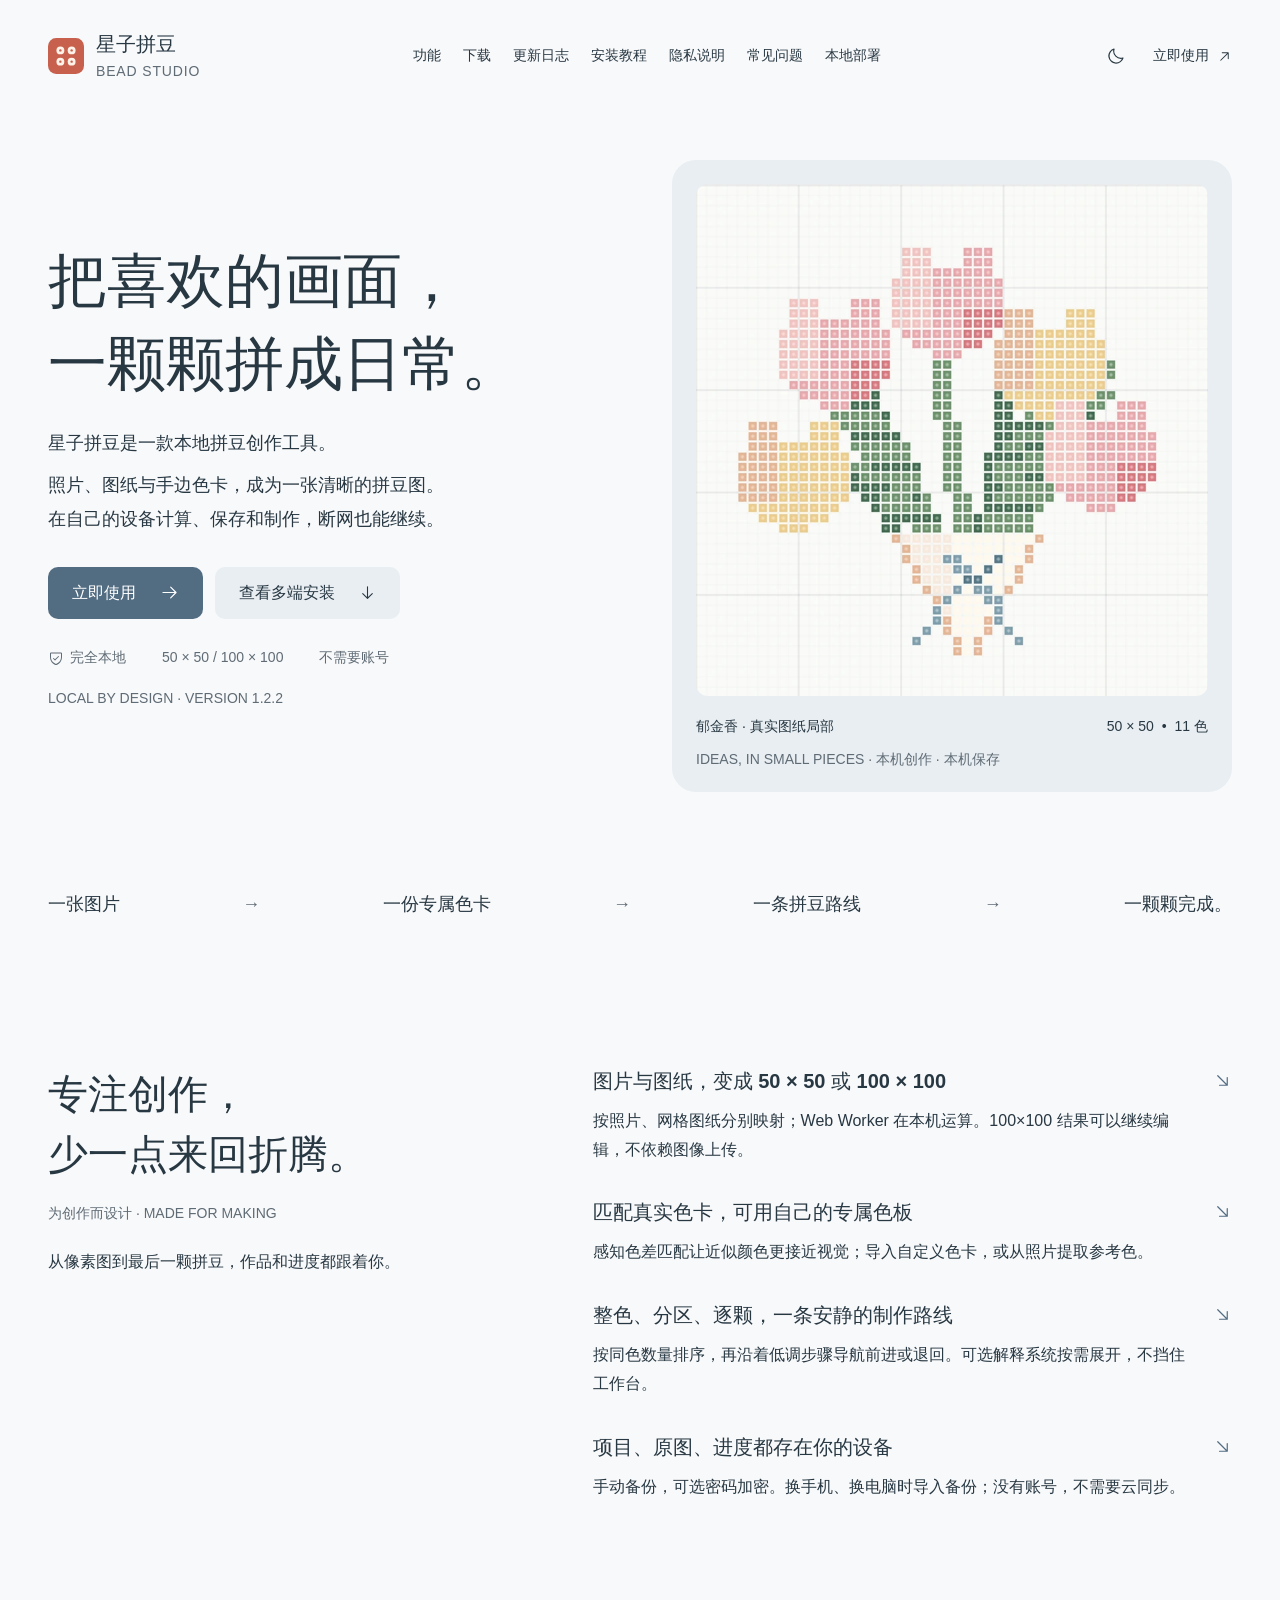
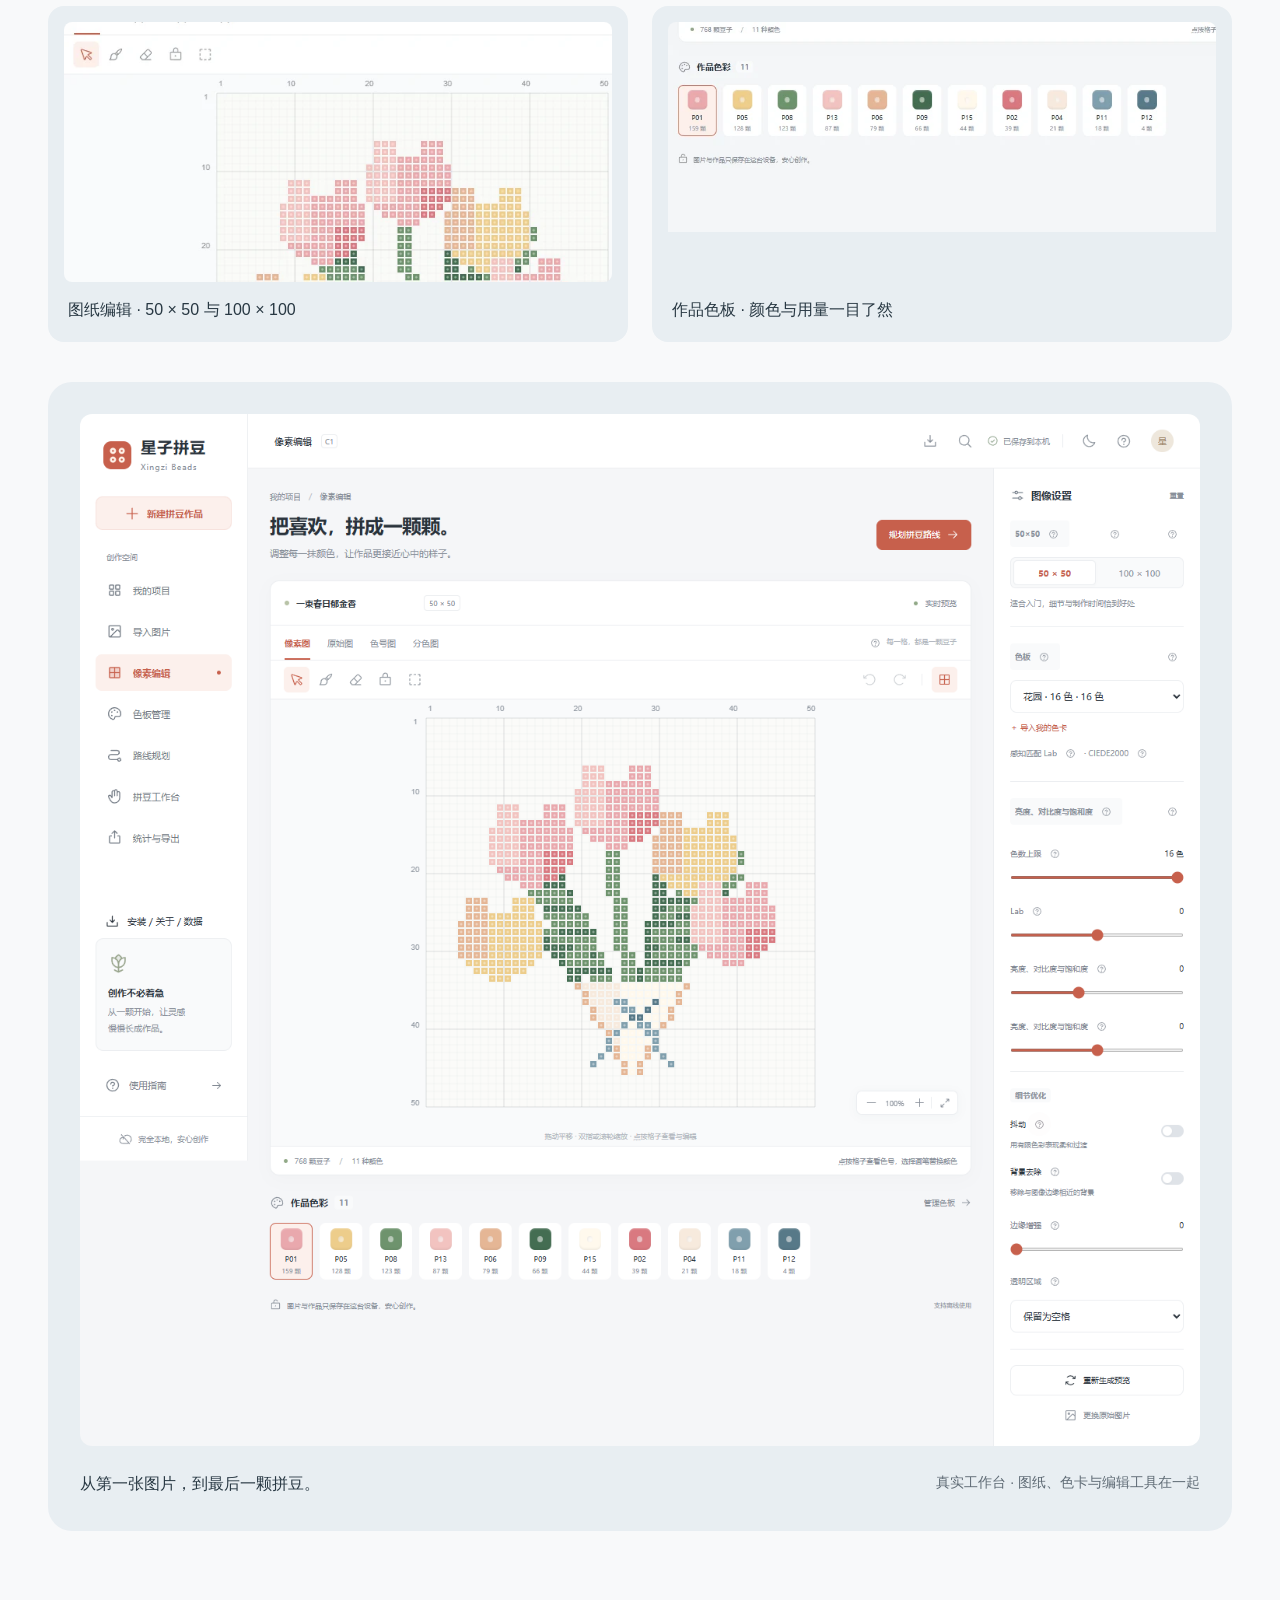
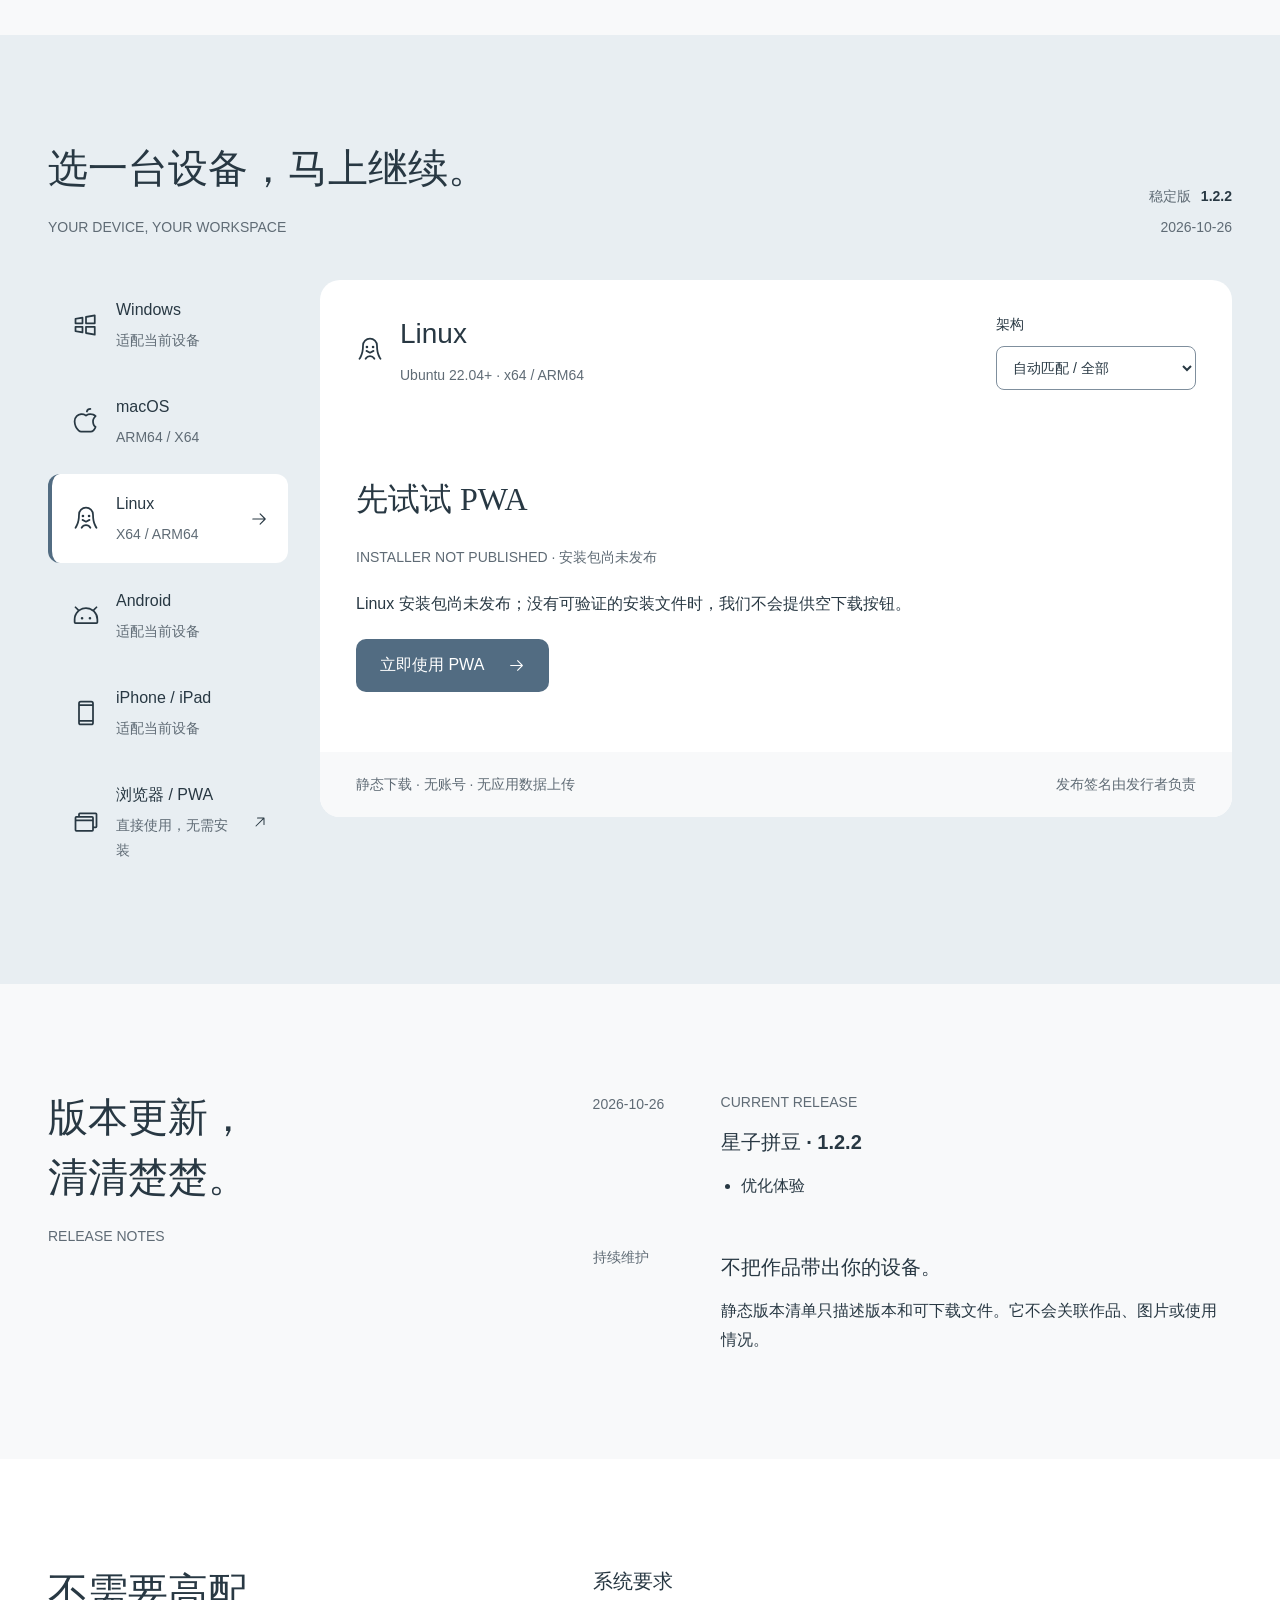
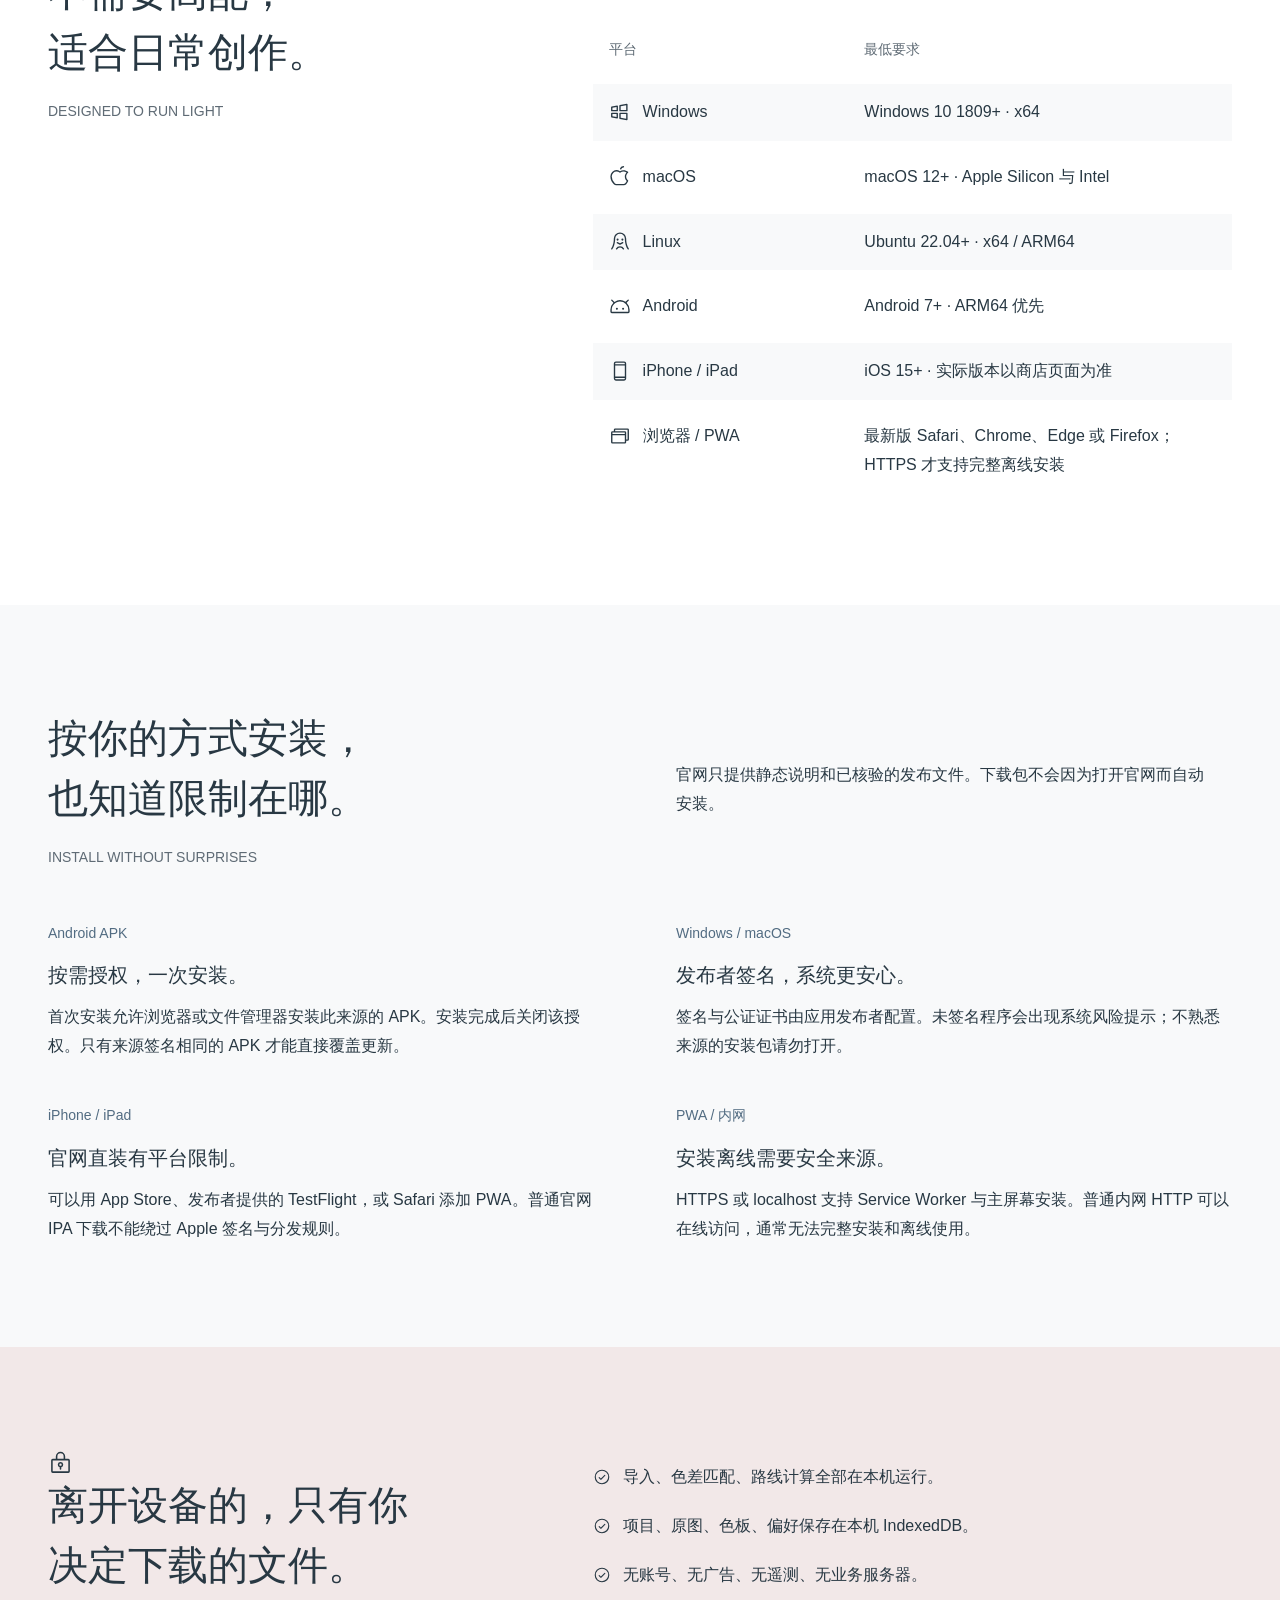
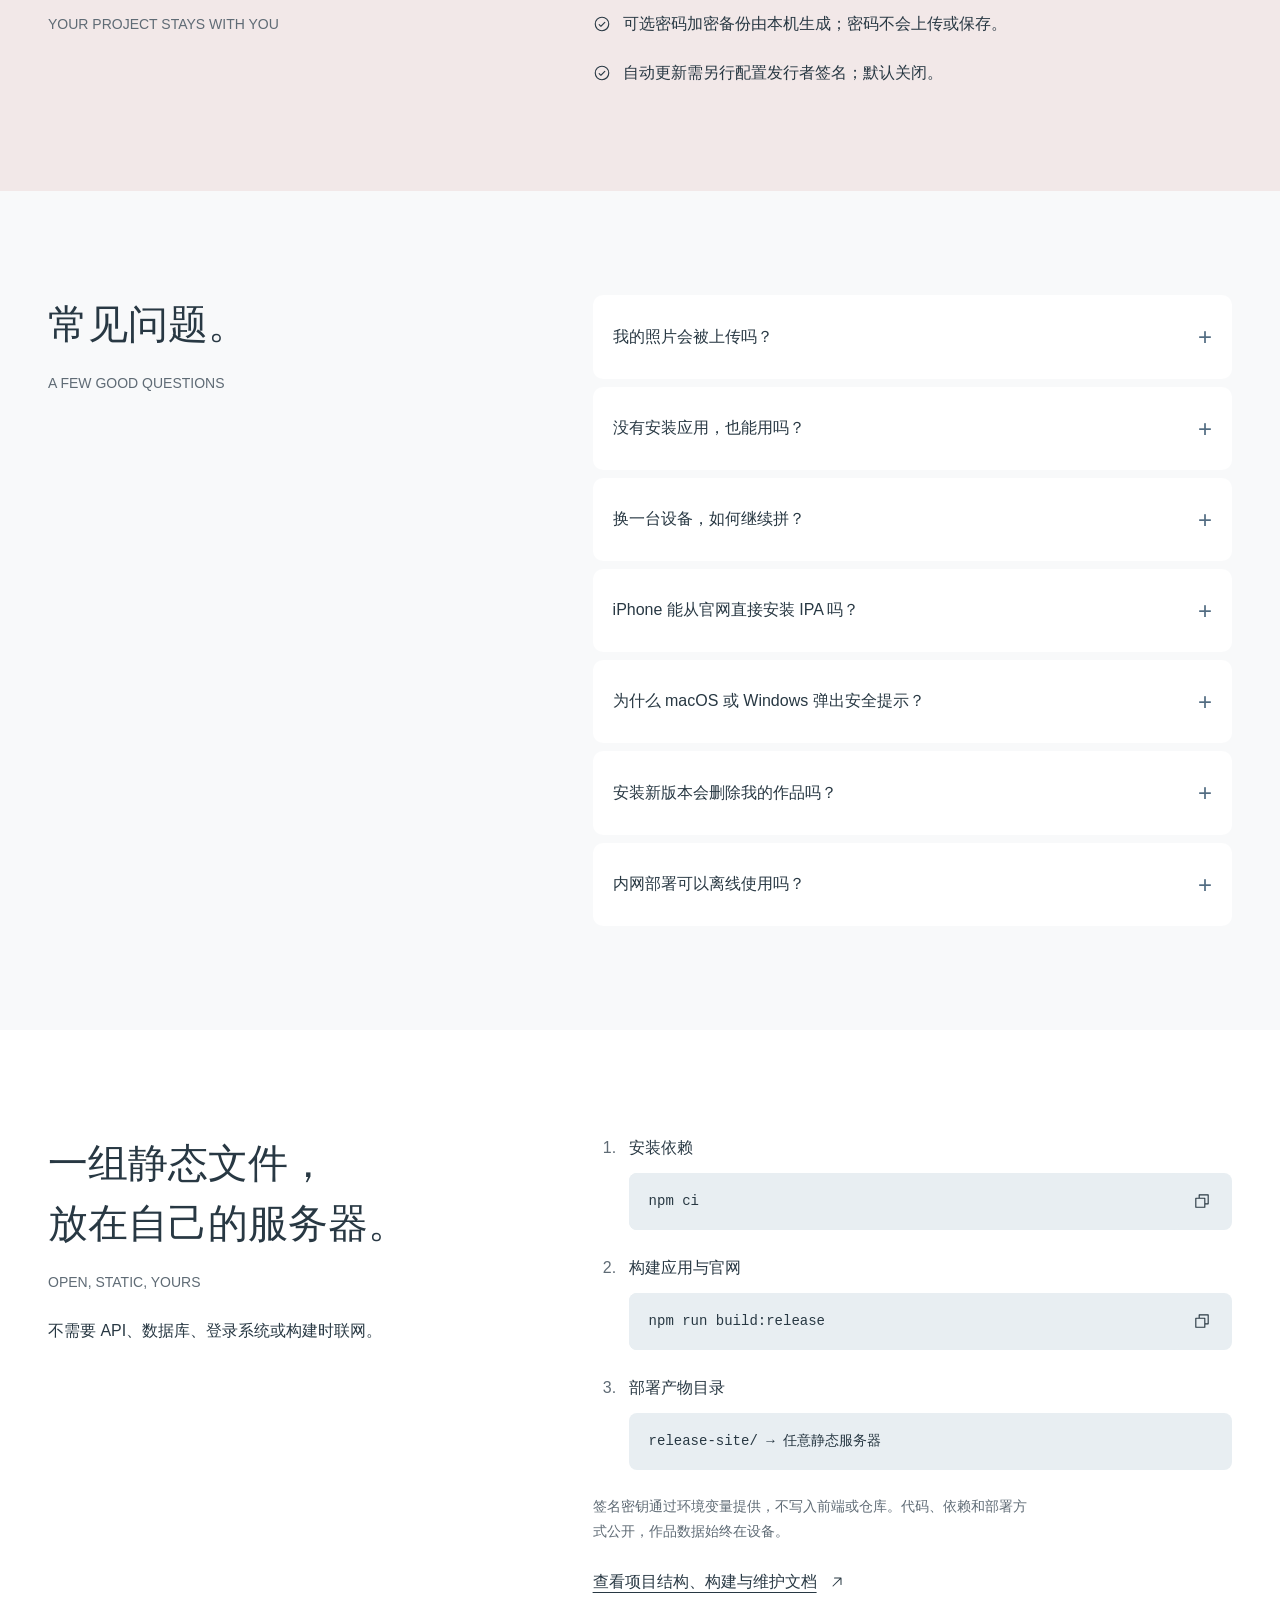
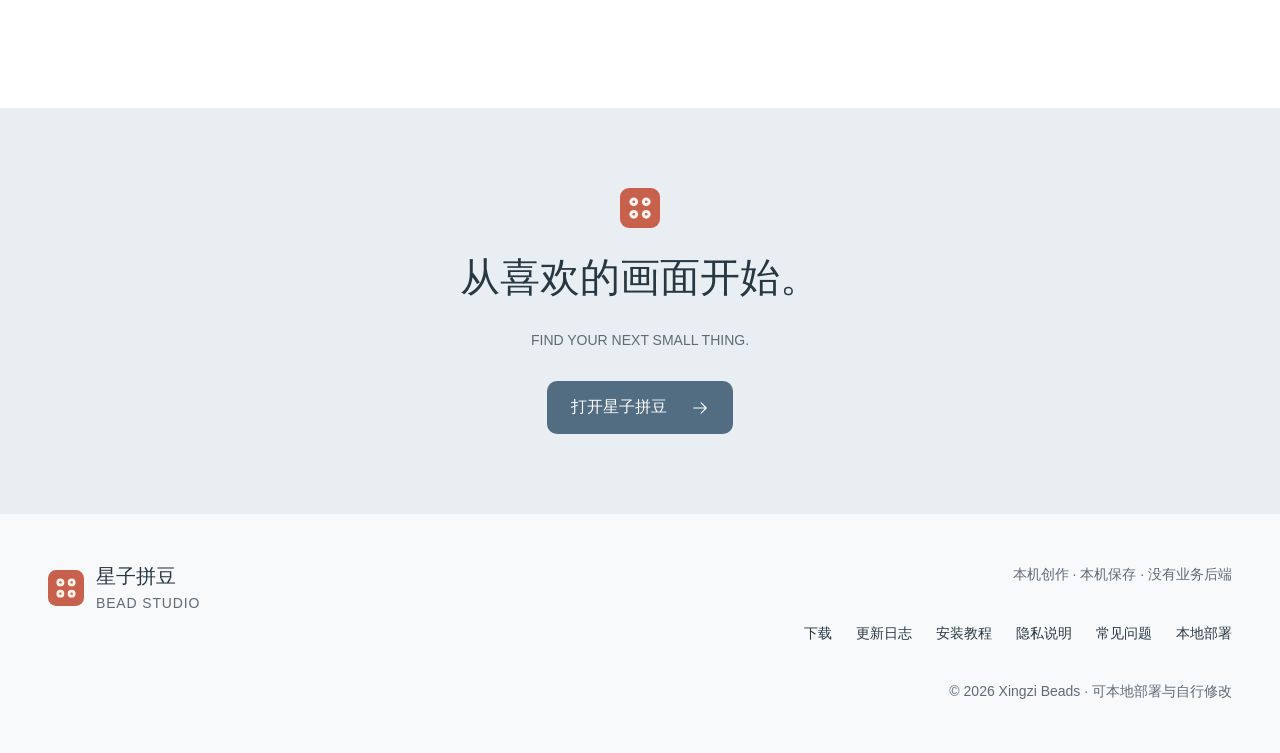
==== index.html @ 3dd1d568 "Publish verified Xingzi Beads distribution" ====
<!doctype html>
<html lang="zh-CN"><head><meta charset="UTF-8"/><meta name="viewport" content="width=device-width, initial-scale=1, viewport-fit=cover"/><meta name="theme-color" content="#f8f9fa"/><meta name="description" content="星子拼豆：把照片和图纸变成 50×50 或 100×100 拼豆作品。完全本地、跨设备使用、离线创作。"/><link rel="icon" href="./icon.svg"/><title>星子拼豆 · 把喜欢的画面，一颗颗拼成日常</title>  <script type="module" crossorigin src="./assets/index-Cca3xbtV.js"></script>
  <link rel="stylesheet" crossorigin href="./assets/index-BVndx7qg.css">
</head>
<body><div id="site"></div></body></html>
---- assets/index-BVndx7qg.css ----
:root{--paper: #f8f9fa;--surface: #fff;--ink: #283843;--muted: #5f6b75;--accent: #526c82;--accent-hover: #405a70;--on-accent: #fff;--tint: #e8eef2;--soft: #f2e8e8;--control-line: #7f8f9d;--focus: #405a70;--success: #3f6b59;--display: "Noto Serif SC", "Source Han Serif SC", "Songti SC", "STSong", "SimSun", serif;--body: "Noto Sans SC", "Source Han Sans SC", "PingFang SC", "Microsoft YaHei", sans-serif;--gutter: max(48px, calc((100% - 1200px)/2) );--ease: cubic-bezier(.2, .7, .2, 1);color-scheme:light;font-family:var(--body);color:var(--ink);background:var(--paper);font-size:16px;line-height:1.8;font-synthesis:none}[data-site-theme=dark]{--paper: #202b34;--surface: #293842;--ink: #f2f5f7;--muted: #bac7d1;--accent: #bed1df;--accent-hover: #d4e1e9;--on-accent: #202b34;--tint: #30414d;--soft: #463941;--control-line: #8da3b3;--focus: #bed1df;--success: #add5bf;color-scheme:dark}*{box-sizing:border-box}html{scroll-behavior:smooth;scroll-padding-top:24px}body{margin:0}button,a,select{-webkit-tap-highlight-color:transparent;touch-action:manipulation}button,select{font:inherit;color:inherit}button{border:0;cursor:pointer}a{color:inherit;text-decoration:none;text-underline-offset:5px}img{display:block;max-width:100%;height:auto}svg{flex-shrink:0}figure,h1,h2,h3,p{margin:0}h1,h2{font-family:var(--display);font-weight:500;text-wrap:balance}h3{font-size:20px;line-height:1.6;font-weight:600;text-wrap:pretty}p{text-wrap:pretty}:focus-visible{outline:3px solid var(--focus);outline-offset:5px}#main-content:focus-visible{outline:3px solid var(--focus);outline-offset:-3px}::selection{background:var(--tint);color:var(--ink)}.sr-only{position:absolute;width:1px;height:1px;padding:0;overflow:hidden;clip-path:inset(50%);white-space:nowrap}.skip-link{position:absolute;left:24px;top:-120px;z-index:100;padding:12px 20px;background:var(--surface)}.skip-link:focus{top:16px}.site-shell{width:100%}.site-nav{min-height:112px;padding:24px var(--gutter);display:flex;align-items:center;justify-content:space-between;gap:28px;position:relative;z-index:10}.site-brand{display:inline-flex;gap:12px;align-items:center;flex-shrink:0}.site-brand img{width:36px;height:36px}.site-brand>span{font-size:20px;line-height:1.4;font-weight:600}.site-brand small{display:block;margin-top:4px;color:var(--muted);font-size:14px;font-weight:400;letter-spacing:.06em}.site-nav nav{display:flex;align-items:center;gap:22px}.site-nav nav a,.site-footer nav a{display:inline-flex;align-items:center;min-height:44px;font-size:14px}.site-nav nav a:hover,.site-footer nav a:hover{color:var(--accent);text-decoration:underline}.nav-actions{display:flex;align-items:center;gap:16px}.theme-button,.menu-button{display:grid;place-items:center;width:44px;height:44px;background:transparent;border-radius:10px}.theme-button:hover,.menu-button:hover{background:var(--tint)}.nav-open{display:flex;gap:8px;align-items:center;min-height:44px;white-space:nowrap;font-size:14px}.nav-open:hover{text-decoration:underline}.menu-button{display:none}.hero{display:grid;grid-template-columns:1fr 1fr;align-items:center;gap:64px;padding:48px var(--gutter) 64px}.hero h1{font-size:clamp(54px,4.6vw,66px);line-height:1.4;letter-spacing:0;white-space:nowrap}.hero-copy>p{font-size:18px;line-height:1.9;margin-top:20px}.hero-copy .product-intro{margin-top:20px;font-size:18px;font-weight:600}.hero-copy .product-intro+p{margin-top:8px}.hero-actions{display:flex;flex-wrap:wrap;gap:12px;margin-top:30px}.button-primary,.button-secondary,.button-light{display:inline-flex;justify-content:center;align-items:center;gap:24px;padding:12px 24px;min-height:52px;border-radius:10px;font-size:16px;font-weight:500;transition:background .18s var(--ease),transform .18s var(--ease)}.button-primary,.download-button{background:var(--accent);color:var(--on-accent)}.button-primary:hover,.download-button:hover{background:var(--accent-hover)}.button-secondary{background:var(--tint)}.button-secondary:hover{background:var(--surface)}.button-primary:active,.button-secondary:active,.button-light:active,.download-button:active{transform:translateY(1px)}.hero-facts{display:flex;align-items:center;flex-wrap:wrap;gap:8px 18px;margin-top:26px;color:var(--muted);font-size:14px}.hero-facts>span{display:inline-flex;align-items:center;gap:6px}.hero-copy .edition{font-size:14px;color:var(--muted);margin-top:14px}.hero-visual{padding:24px 24px 20px;background:var(--tint);border-radius:24px;min-width:0}.hero-visual>img{width:100%;aspect-ratio:1;object-fit:cover;border-radius:12px}.hero-visual figcaption{display:flex;justify-content:space-between;gap:12px;padding-top:18px;font-size:14px}.hero-visual figcaption b{font-weight:400;margin-inline:4px}.visual-side-note{margin-top:8px;color:var(--muted);font-size:14px}.capability-band{display:flex;align-items:center;justify-content:space-between;gap:20px;padding:32px var(--gutter) 40px;font-size:18px}.capability-band i{font-style:normal;color:var(--muted)}.capability-band strong{font-weight:500}.section{padding:104px var(--gutter)}.section h2{font-size:40px;line-height:1.5}.section-title>p:not(.section-caption),.deploy-section>div>p{margin-top:22px;max-width:31em}.section .section-caption{color:var(--muted);font-size:14px;margin-top:16px}.features{display:grid;grid-template-columns:.85fr 1.15fr;gap:72px;align-items:start}.feature-list{display:grid;gap:32px}.feature-list article{display:flex;gap:20px;align-items:start}.feature-list article>div{flex:1}.feature-list article>svg{margin-top:6px;color:var(--accent)}.feature-list p{margin-top:10px;font-size:16px}.studio-details{display:grid;grid-template-columns:1fr 1fr;gap:24px;margin:0 var(--gutter) 40px}.studio-details figure{min-width:0;background:var(--tint);border-radius:16px;padding:16px}.studio-details img{width:100%;height:260px;object-fit:cover;object-position:top center;border-radius:8px}.studio-details figure:nth-child(2) img{object-fit:contain}.studio-details figcaption{padding:14px 4px 2px}.studio-overview{margin:0 var(--gutter) 104px;background:var(--tint);padding:32px;border-radius:24px}.studio-overview>img{width:100%;aspect-ratio:1440 / 1327;border-radius:12px}.studio-overview figcaption{display:flex;justify-content:space-between;flex-wrap:wrap;gap:8px 24px;padding-top:24px}.studio-overview figcaption>span:last-child{font-size:14px;color:var(--muted)}.download-section{background:var(--tint)}.download-heading{display:flex;justify-content:space-between;align-items:end;gap:32px;margin-bottom:40px}.release-badge{display:flex;flex-wrap:wrap;align-items:center;justify-content:end;gap:6px 10px;font-size:14px;color:var(--muted);font-variant-numeric:tabular-nums}.release-badge strong{color:var(--ink);font-weight:600}.release-badge>span{flex-basis:100%;text-align:right}.download-layout{display:grid;grid-template-columns:240px 1fr;gap:32px;align-items:start}.platform-list{display:grid;gap:8px}.platform-list>button,.pwa-option{padding:16px 20px;min-height:80px;border-radius:12px;display:flex;gap:16px;align-items:center;text-align:left;background:transparent;border-left:4px solid transparent}.platform-list>button:hover,.pwa-option:hover{background:var(--paper)}.platform-list>button.selected{background:var(--surface);border-left:4px solid var(--accent)}.platform-list>button>span,.pwa-option>span{flex:1;font-size:16px}.platform-list small{display:block;font-size:14px;margin-top:3px;color:var(--muted)}.package-panel{background:var(--surface);border-radius:20px;min-width:0;overflow-wrap:anywhere}.package-title{padding:32px 36px;display:flex;justify-content:space-between;align-items:start;gap:24px}.package-title>div{display:flex;align-items:center;gap:16px}.package-title h3{font-size:28px;font-weight:500}.package-title p{font-size:14px;color:var(--muted);margin-top:6px}.package-title label{display:flex;flex-direction:column;gap:8px;font-size:14px;flex-shrink:0}.package-title select{max-width:200px;min-height:44px;padding:8px 30px 8px 12px;border:1px solid var(--control-line);border-radius:8px;background:var(--surface);font-size:14px}.package-download{padding:0 36px 24px}.download-button{display:flex;gap:16px;align-items:center;padding:16px 24px;border-radius:10px;min-height:76px;max-width:360px;transition:background .18s,transform .18s}.download-button>span{flex:1;font-weight:500}.download-button small{display:block;margin-top:2px;font-size:14px;font-weight:400}.file-meta{display:flex;flex-direction:column;gap:4px;font-size:14px;color:var(--muted);margin-top:18px}.checksum{margin-top:24px;font-size:14px;color:var(--muted)}.checksum>div{display:flex;align-items:start;gap:10px}.checksum>div>svg{margin-top:12px;color:var(--success)}.checksum code{min-width:0;flex:1;font-size:14px;font-family:Consolas,monospace;overflow-wrap:anywhere;word-break:break-all;line-height:1.8;-webkit-user-select:all;user-select:all;padding-top:8px}.checksum button{display:grid;place-items:center;background:var(--tint);width:44px;height:44px;flex:none;border-radius:8px}.checksum>span{display:block;margin-top:6px}.other-downloads{display:grid;gap:10px;margin-top:28px;padding-top:20px}.other-downloads>strong{font-size:14px;font-weight:600;color:var(--ink)}.other-downloads>a{display:flex;align-items:start;gap:10px;min-height:44px;padding:10px 12px;border-radius:8px;background:var(--paper);color:var(--ink);font-size:14px;line-height:1.65;overflow-wrap:anywhere}.other-downloads>a:hover{background:var(--tint);text-decoration:underline}.other-downloads>a>svg{margin-top:3px;color:var(--accent)}.platform-instruction{display:flex;align-items:start;gap:12px;padding:0 36px 32px;font-size:14px;color:var(--muted)}.platform-instruction svg{margin-top:5px}.package-footer{display:flex;justify-content:space-between;flex-wrap:wrap;gap:8px 24px;padding:20px 36px;font-size:14px;color:var(--muted);background:var(--paper);border-radius:0 0 20px 20px}.platform-empty{padding:8px 36px 36px;min-height:330px;display:flex;flex-direction:column;align-items:start;justify-content:center;gap:20px}.platform-empty h3{font-family:var(--display);font-size:32px;font-weight:500}.platform-empty p{max-width:36em;font-size:16px}.platform-empty .coming{font-size:14px;color:var(--muted)}.store-links{display:flex;flex-wrap:wrap;gap:16px}.store-links:empty{display:none}.store-links a{min-height:44px;display:inline-flex;align-items:center;gap:10px;text-decoration:underline}.site-status{margin-top:24px;padding:12px 16px;border-left:3px solid var(--accent);background:var(--surface);color:var(--ink);overflow-wrap:anywhere}.release-section,.requirements-section,.faq-section,.deploy-section{display:grid;grid-template-columns:.85fr 1.15fr;gap:72px}.timeline{display:grid;gap:40px}.timeline article{display:grid;grid-template-columns:104px 1fr;gap:24px}.timeline time{font-size:14px;color:var(--muted);font-variant-numeric:tabular-nums;padding-top:4px}.timeline article>div>span{font-size:14px;color:var(--muted)}.timeline h3{margin:10px 0 14px}.timeline ul{margin:0;padding-left:20px}.timeline li+li{margin-top:10px}.requirements-section{background:var(--surface)}.requirements-table{width:100%;border-collapse:separate;border-spacing:0 8px;font-size:16px}.requirements-table caption{font-size:20px;font-weight:600;text-align:left;margin-bottom:16px}.requirements-table th,.requirements-table td{padding:14px 16px;text-align:left;vertical-align:top}.requirements-table thead th{font-size:14px;color:var(--muted);font-weight:400}.requirements-table tbody tr:nth-child(odd){background:var(--paper)}.requirements-table tbody th{width:40%;font-weight:500}.requirements-table th>span{display:flex;gap:12px;align-items:center}.requirements-table svg{width:22px}.install-intro{display:grid;grid-template-columns:1fr 1fr;column-gap:72px;align-items:center}.install-intro .section-caption{grid-column:1}.install-intro>p:not(.section-caption){grid-column:2;grid-row:1/3}.install-grid{display:grid;grid-template-columns:1fr 1fr;gap:40px 72px;margin-top:48px}.install-grid strong{color:var(--accent);font-size:14px;font-weight:500}.install-grid h3{margin:12px 0;font-size:20px}.privacy-section{display:grid;grid-template-columns:.85fr 1.15fr;gap:72px;background:var(--soft);align-items:start}.privacy-emblem{display:flex;gap:14px;align-items:center;color:var(--ink)}.privacy-emblem span{font-size:14px}.privacy-points{display:grid;gap:20px;margin-top:0;padding-top:12px}.privacy-points article{display:flex;align-items:start;gap:12px}.privacy-points svg{margin-top:5px}.faq-list{display:grid;gap:8px}.faq-list article{padding:0 20px;background:var(--surface);border-radius:10px}.faq-list button{display:flex;justify-content:space-between;align-items:center;gap:20px;width:100%;padding:20px 0;min-height:64px;text-align:left;background:transparent;font-size:16px}.faq-list button>span:last-child{font-size:24px;color:var(--accent)}.faq-list button:hover{color:var(--accent)}.faq-list p{padding-bottom:24px}.deploy-section{background:var(--surface)}.deploy-steps{min-width:0}.deploy-steps>ol{margin:0;padding-left:28px}.deploy-steps li{padding-left:8px;margin-bottom:24px}.deploy-steps li::marker{color:var(--muted);font-variant-numeric:tabular-nums}.command{display:flex;background:var(--tint);align-items:center;border-radius:8px;margin-top:10px;padding-right:8px}.command pre{flex:1;min-width:0;margin:0!important}.command button{display:grid;place-items:center;width:44px;height:44px;border-radius:8px;background:transparent;flex:none}.command button:hover{background:var(--surface)}.deploy-steps strong{font-weight:500}.deploy-steps pre{margin:10px 0 0;padding:16px 20px;background:var(--tint);font-size:14px;font-family:Consolas,monospace;border-radius:8px;overflow:auto}.deploy-steps>p{margin-top:28px;font-size:14px;color:var(--muted)}.deploy-steps>a{display:inline-flex;align-items:center;gap:12px;min-height:44px;margin-top:16px;text-decoration:underline}.closing-cta{padding:80px var(--gutter);background:var(--tint);display:flex;flex-direction:column;align-items:center;text-align:center}.closing-cta img{width:40px;height:40px}.closing-cta>p{font-size:14px;color:var(--muted);margin-top:20px}.closing-cta h2{font-size:40px;line-height:1.5;margin:20px 0 0}.closing-cta .button-light{margin-top:28px}.button-light{background:var(--accent);color:var(--on-accent)}.button-light:hover{background:var(--accent-hover)}.site-footer{display:grid;grid-template-columns:1fr 1.5fr;gap:24px 48px;padding:48px var(--gutter)}.site-footer .site-brand{grid-row:1/3;align-self:start}.site-footer>p{font-size:14px;text-align:right;color:var(--muted)}.site-footer nav{display:flex;justify-content:flex-end;flex-wrap:wrap;gap:4px 24px}.site-footer>small{grid-column:1/-1;text-align:right;font-size:14px;color:var(--muted)}.mobile-break{display:none}@keyframes page-arrive{0%{opacity:.65;transform:translateY(12px)}to{opacity:1;transform:translateY(0)}}.hero-copy,.hero-visual{animation:page-arrive .6s var(--ease) both}.hero-visual{animation-delay:.08s}.arrived{animation:page-arrive .6s var(--ease) both}@media(max-width:1199px){:root{--gutter: 32px}.site-nav{min-height:96px}.site-nav nav{display:none;position:absolute;top:100%;left:32px;right:32px;padding:20px;background:var(--surface);border-radius:12px;box-shadow:0 16px 32px #00000015;gap:12px 24px;flex-wrap:wrap}.site-nav nav.menu-open{display:flex}.site-nav nav a{padding:4px 10px}.menu-button{display:grid}.hero{gap:32px;padding-top:32px}.hero h1{font-size:36px}.hero-copy>p{font-size:16px}.hero-actions{gap:8px}.button-primary,.button-secondary{padding:12px 18px;gap:16px}.hero-visual{padding:20px}.hero-visual figcaption{flex-wrap:wrap;gap:4px}.hero-facts{gap:6px 12px}.section{padding-block:80px}.features,.release-section,.requirements-section,.privacy-section,.faq-section,.deploy-section{gap:40px;grid-template-columns:.85fr 1.15fr}.section h2{font-size:30px}.download-layout{grid-template-columns:200px 1fr;gap:24px}.package-title{flex-wrap:wrap}.package-title label{width:100%;flex-direction:row;justify-content:space-between;align-items:center}.package-title,.package-download,.platform-empty,.package-footer{padding-inline:28px}.platform-list>button,.pwa-option{padding:16px;gap:12px}.platform-list small{font-size:14px}.timeline article{display:flex;flex-direction:column;gap:8px}.install-intro,.install-grid{column-gap:40px}.studio-overview{margin-bottom:80px;padding:24px}.studio-details{gap:16px}.studio-details img{height:220px}}@media(max-width:767px){:root{--gutter: 20px}.site-nav{min-height:88px;padding-block:18px;gap:12px}.site-brand{gap:10px}.site-brand>span{font-size:18px}.site-brand small{font-size:14px}.site-brand img{width:32px;height:32px}.nav-actions{gap:8px}.nav-open{display:none}.site-nav nav{left:20px;right:20px}.site-nav nav a{font-size:16px;min-width:96px}.hero{grid-template-columns:1fr;gap:32px;padding-top:32px;padding-bottom:32px}.hero h1{font-size:32px;line-height:1.5}.hero-copy .product-intro{margin-top:20px;font-size:18px}.hero-copy>p{font-size:16px;line-height:1.9}.hero-actions{gap:12px;margin-top:24px}.button-primary,.button-secondary,.button-light{padding:12px 18px;gap:14px;font-size:16px}.hero-facts{gap:8px 14px;margin-top:24px;font-size:14px}.hero-copy .edition{font-size:14px}.hero-visual{padding:20px;border-radius:20px}.hero-visual figcaption{font-size:14px;justify-content:space-between}.visual-side-note{font-size:14px}.desktop-break{display:none}.capability-band{display:grid;grid-template-columns:1fr 18px 1fr;font-size:16px;gap:12px;padding-block:24px 32px}.capability-band>i:nth-of-type(2){display:none}.section{padding-block:64px}.section h2{font-size:28px;line-height:1.5}.features,.release-section,.requirements-section,.privacy-section,.faq-section,.deploy-section{grid-template-columns:1fr;gap:32px}.feature-list{gap:28px}.feature-list h3{font-size:20px}.feature-list article{gap:12px}.studio-details{grid-template-columns:1fr;margin-bottom:32px}.studio-details figure{padding:12px}.studio-details img{height:240px}.studio-overview{padding:12px;border-radius:16px;margin-bottom:64px}.studio-overview figcaption{padding:16px 8px 8px}.download-heading{align-items:start;flex-direction:column;gap:20px;margin-bottom:28px}.release-badge{justify-content:start}.release-badge>span{flex-basis:auto}.download-layout{grid-template-columns:1fr;gap:20px}.platform-list{grid-template-columns:repeat(3,1fr);gap:8px}.platform-list>button,.pwa-option{padding:14px 6px;gap:8px;flex-direction:column;text-align:center;min-height:92px}.platform-list>button>span,.pwa-option>span{flex:none;font-size:14px}.platform-list>button>svg:last-child:not(.platform-mark),.pwa-option>svg:last-child{display:none}.platform-list small{display:none}.platform-list>button,.pwa-option{border-left:0;border-bottom:4px solid transparent}.platform-list>button.selected{border-bottom:4px solid var(--accent)}.package-title{padding:24px;gap:20px}.package-title h3{font-size:24px}.package-title select{max-width:190px}.platform-empty{padding:8px 24px 28px;min-height:310px}.platform-empty h3{font-size:28px}.package-download{padding:0 24px 24px}.download-button{max-width:none}.platform-instruction{padding-inline:24px}.package-footer{padding:18px 24px;font-size:14px}.timeline{gap:32px}.timeline h3{font-size:20px}.requirements-table{font-size:14px}.requirements-table th,.requirements-table td{padding:12px 8px}.requirements-table tbody th{width:42%}.requirements-table th>span{gap:8px}.requirements-table svg{width:20px}.install-intro{display:block}.install-intro>p:not(.section-caption){margin-top:24px}.install-grid{grid-template-columns:1fr;gap:32px;margin-top:32px}.install-grid h3{font-size:20px}.privacy-section{gap:24px}.privacy-points{padding-top:0}.faq-section{gap:24px}.faq-list article{padding-inline:16px}.faq-list button{gap:12px}.deploy-steps>ol{padding-left:24px}.deploy-steps li{padding-left:4px}.privacy-emblem{margin-bottom:8px}.deploy-steps pre{font-size:14px;padding:14px}.deploy-steps>a{align-items:start}.closing-cta{padding-block:64px}.closing-cta h2{font-size:30px}.site-footer{display:flex;flex-direction:column;gap:20px;padding-block:40px}.site-footer>p,.site-footer>small{text-align:left}.site-footer nav{justify-content:start;gap:4px 24px}}@media(max-width:359px){:root{--gutter: 16px}.hero h1{font-size:29px}.hero-actions{gap:8px}.button-primary,.button-secondary{padding-inline:12px;gap:8px;font-size:15px}.package-title,.package-download,.platform-empty,.package-footer{padding-inline:20px}.package-title select{max-width:178px}}@media(prefers-reduced-motion:reduce){html{scroll-behavior:auto}*,*:before,*:after{animation:none!important;transition:none!important;scroll-behavior:auto!important}}
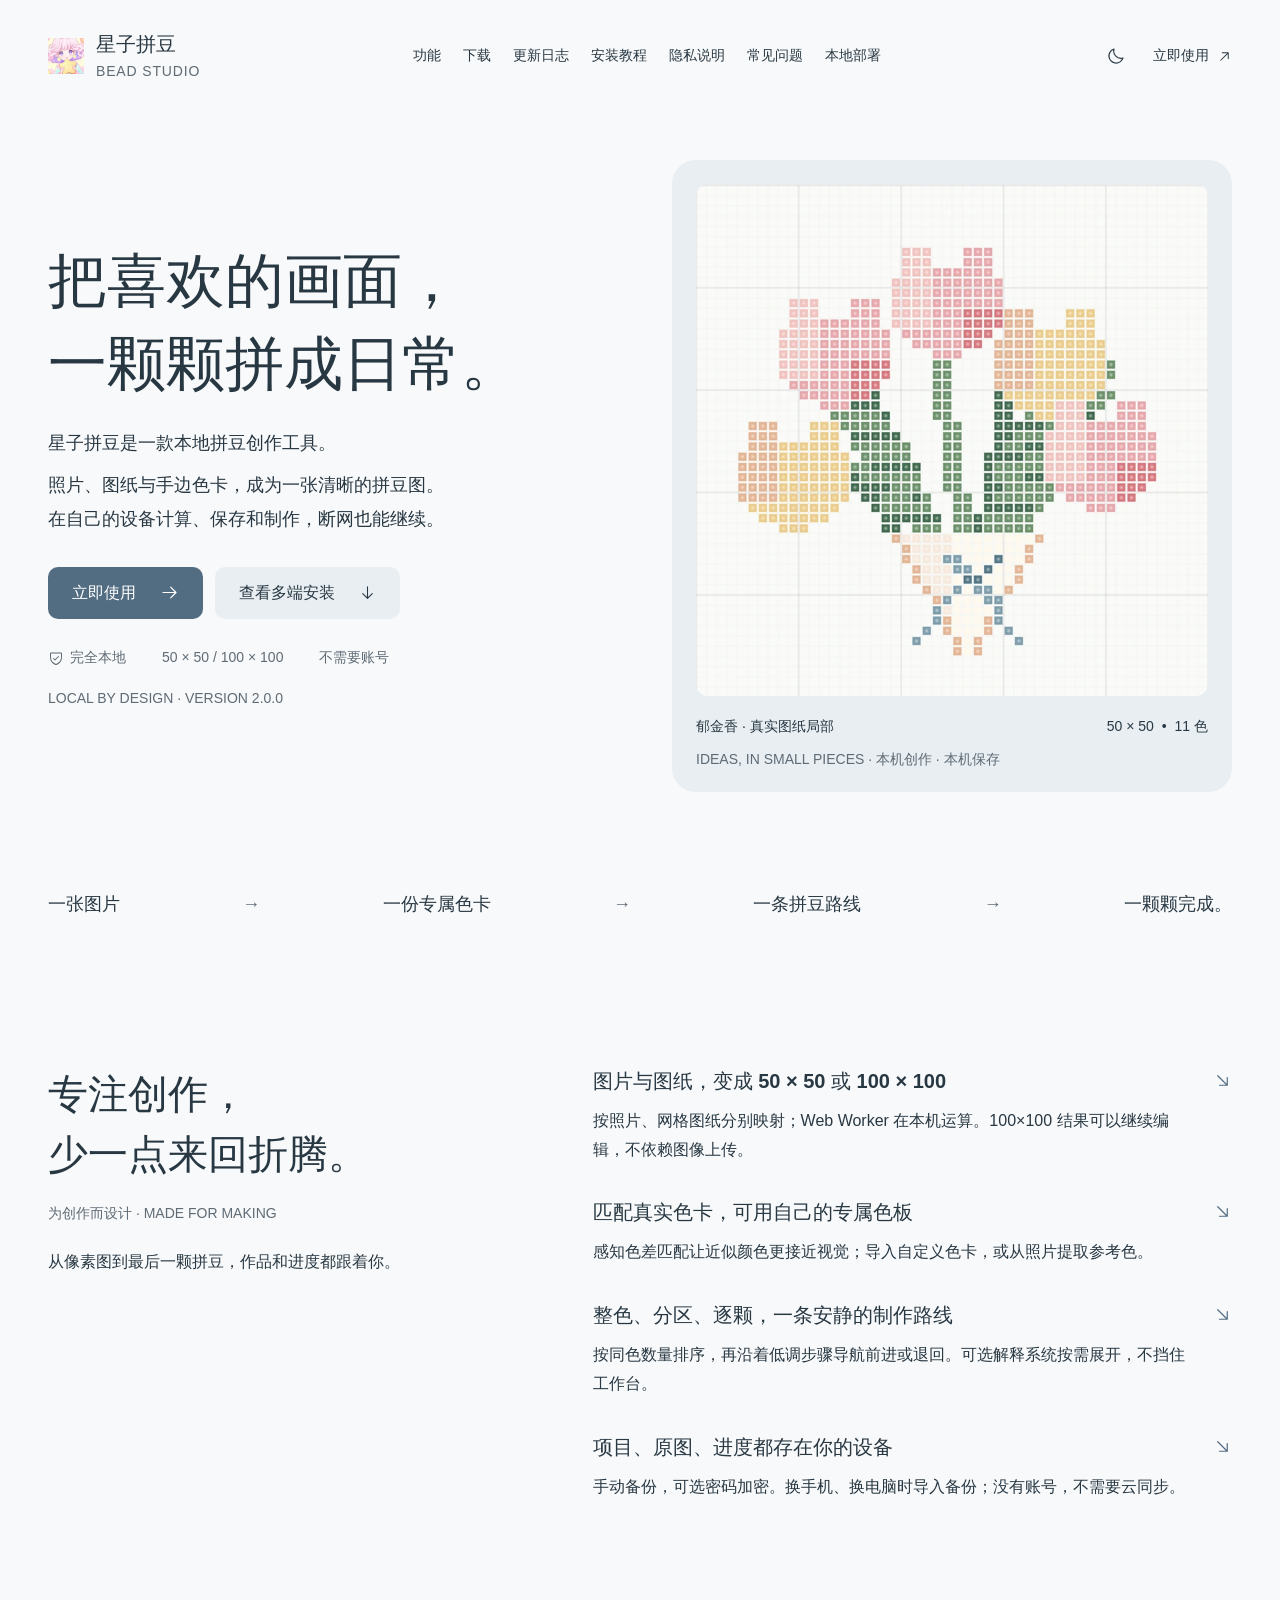
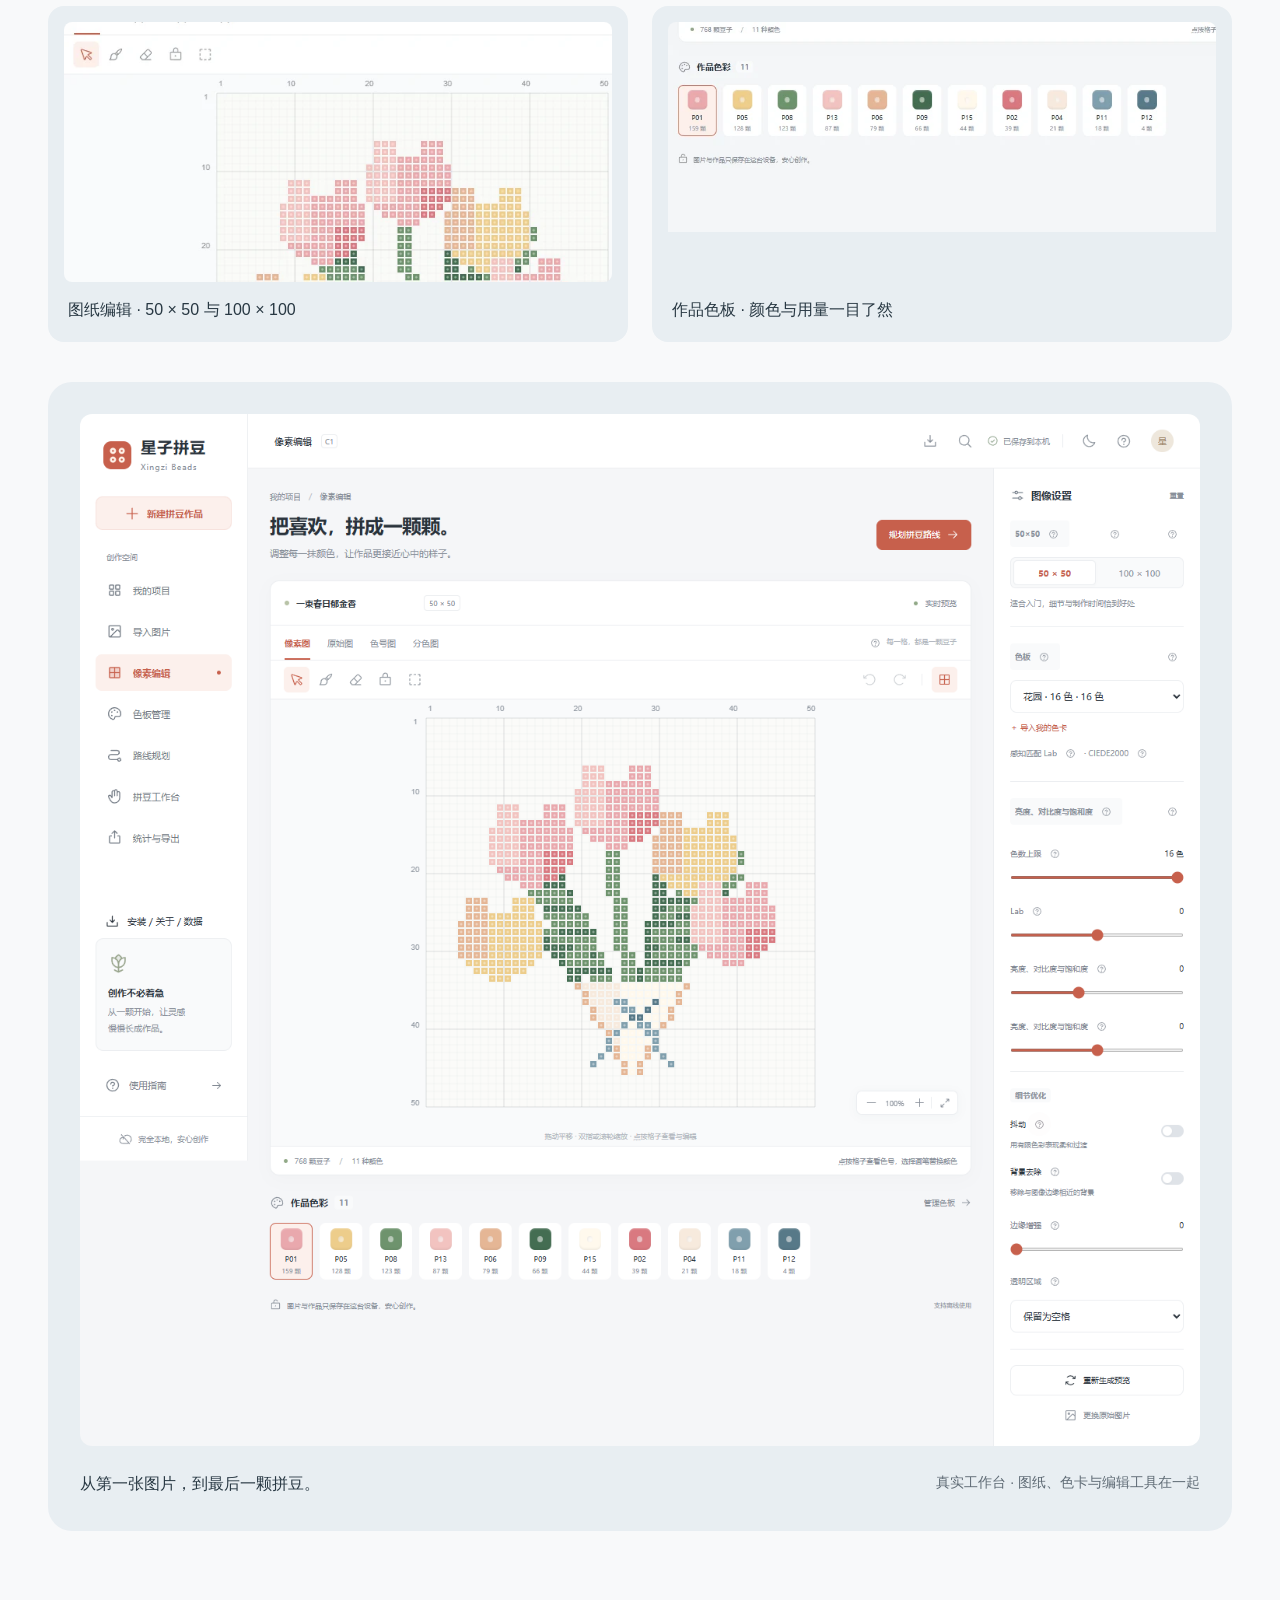
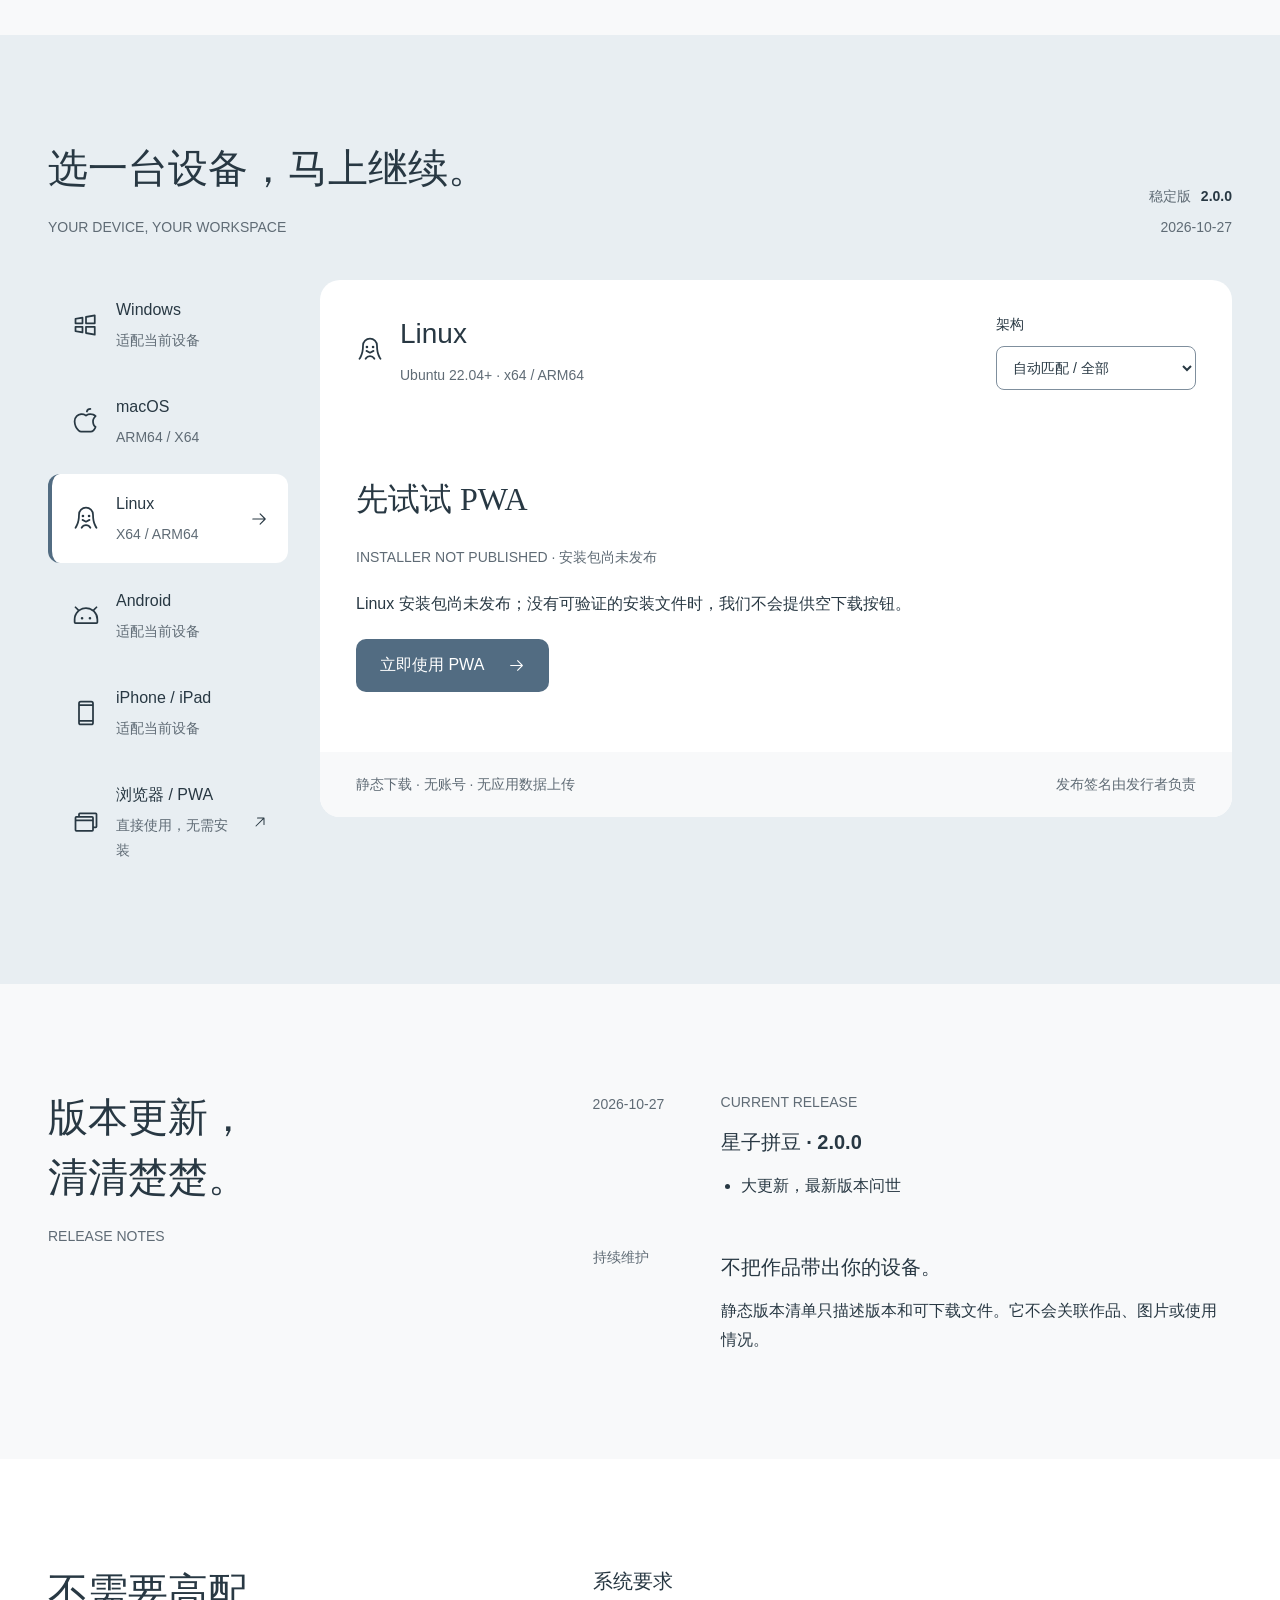
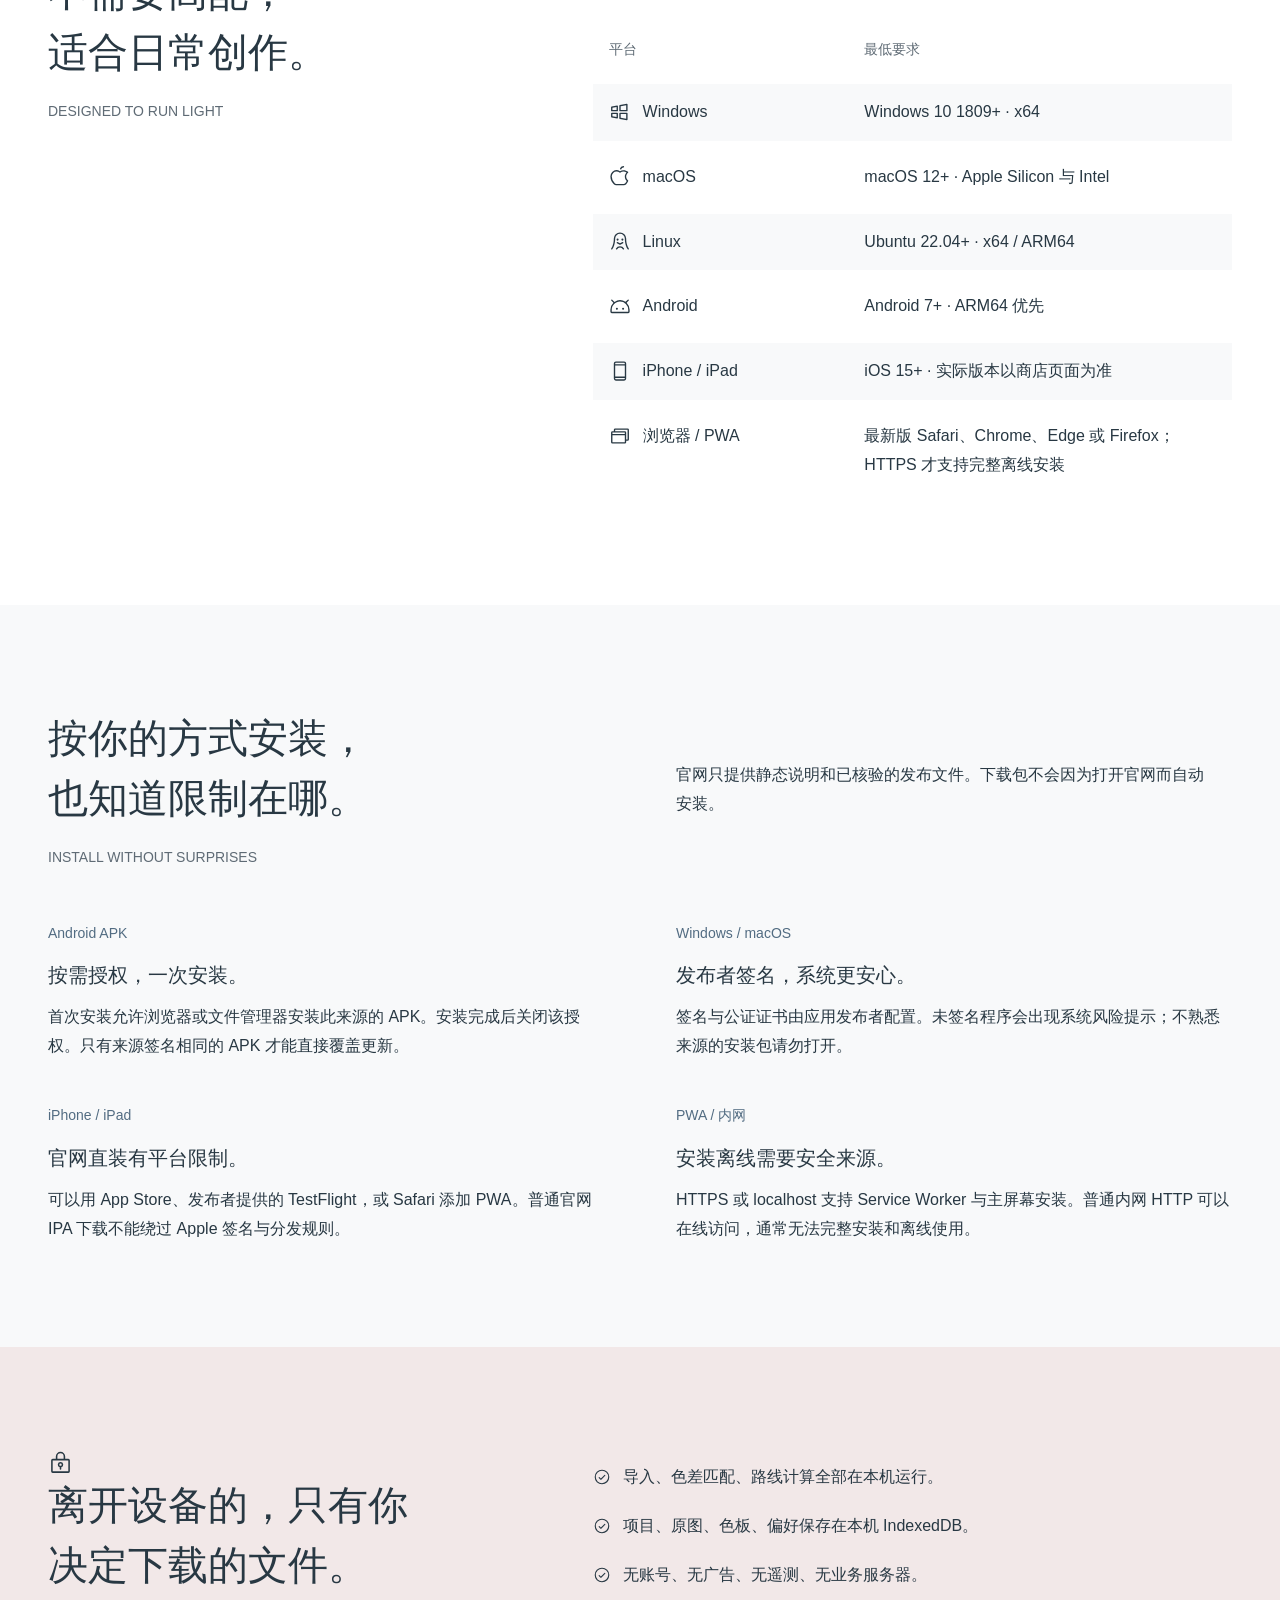
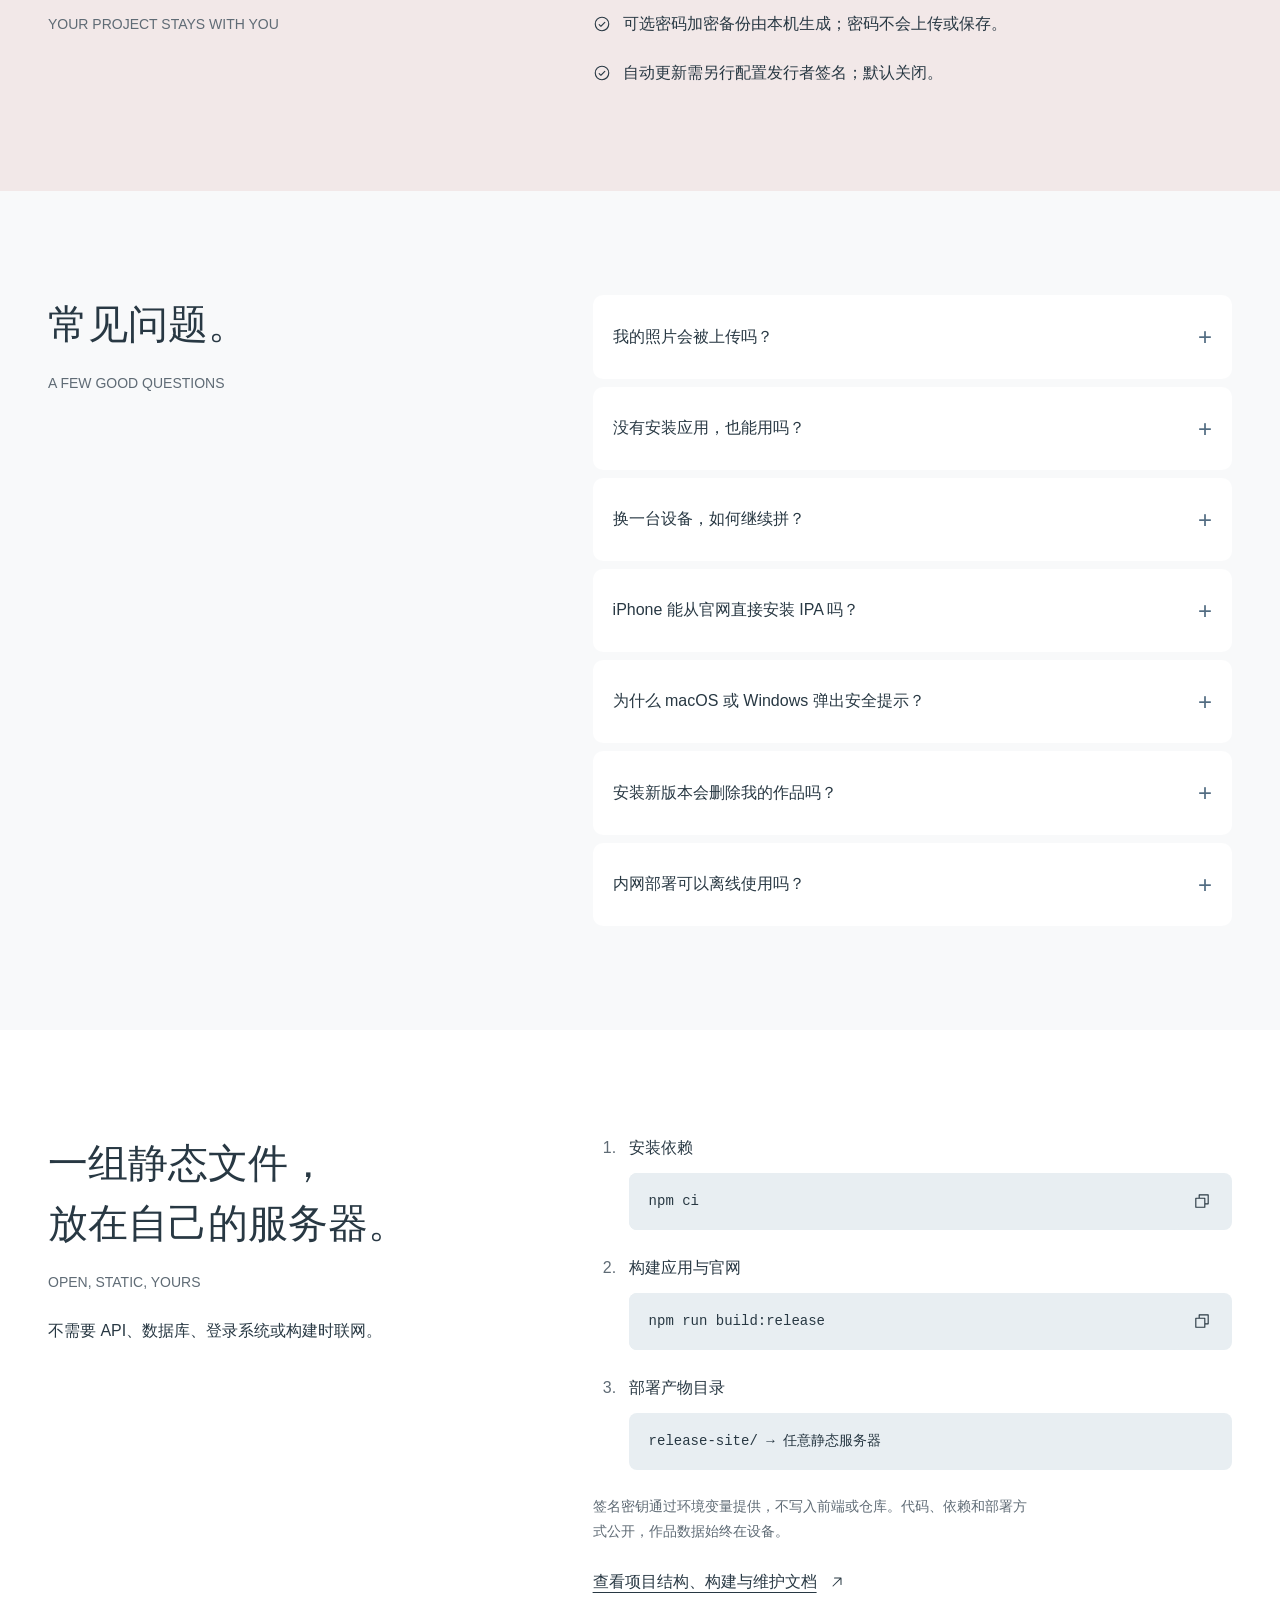
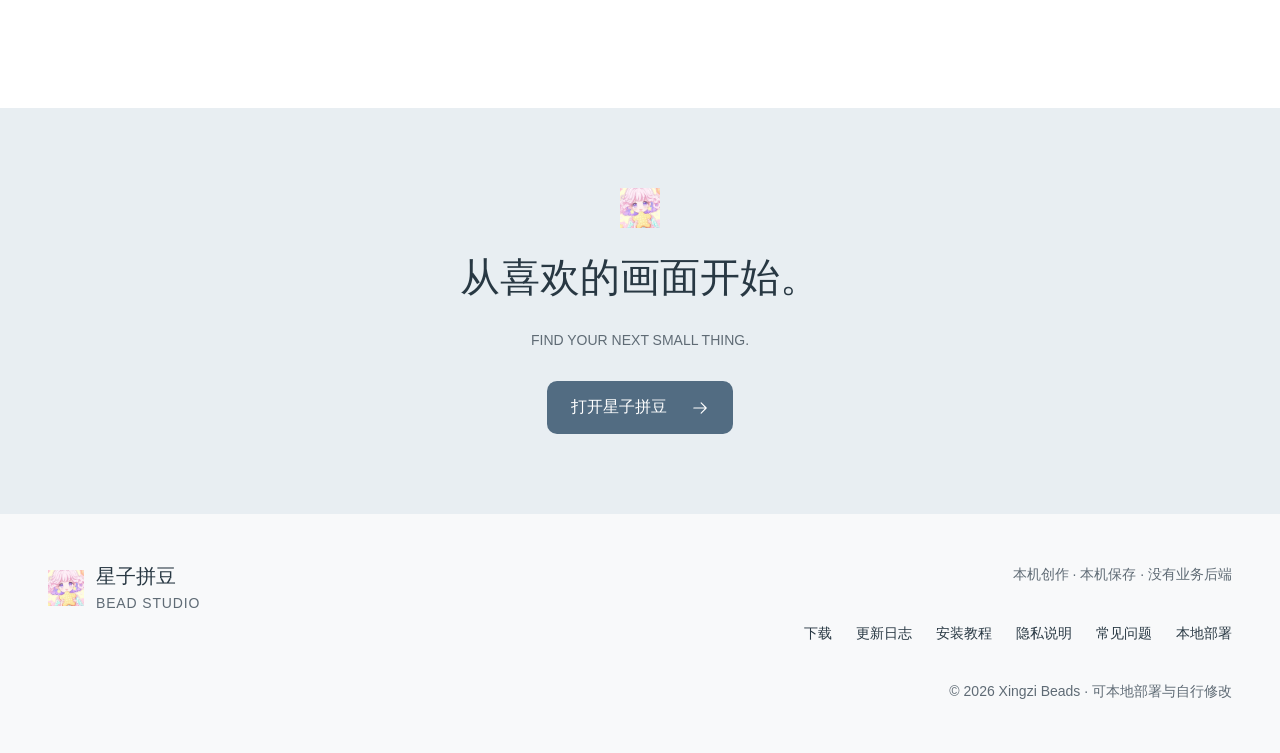
==== commit 3aaf0876: "Publish verified Xingzi Beads distribution" ====
--- a/index.html
+++ b/index.html
@@ -1,5 +1,5 @@
 <!doctype html>
-<html lang="zh-CN"><head><meta charset="UTF-8"/><meta name="viewport" content="width=device-width, initial-scale=1, viewport-fit=cover"/><meta name="theme-color" content="#f8f9fa"/><meta name="description" content="星子拼豆：把照片和图纸变成 50×50 或 100×100 拼豆作品。完全本地、跨设备使用、离线创作。"/><link rel="icon" href="./icon.svg"/><title>星子拼豆 · 把喜欢的画面，一颗颗拼成日常</title>  <script type="module" crossorigin src="./assets/index-Cca3xbtV.js"></script>
+<html lang="zh-CN"><head><meta charset="UTF-8"/><meta name="viewport" content="width=device-width, initial-scale=1, viewport-fit=cover"/><meta name="theme-color" content="#f8f9fa"/><meta name="description" content="星子拼豆：把照片和图纸变成 50×50 或 100×100 拼豆作品。完全本地、跨设备使用、离线创作。"/><link rel="icon" href="./icon.svg"/><title>星子拼豆 · 把喜欢的画面，一颗颗拼成日常</title>  <script type="module" crossorigin src="./assets/index-BDo30zkD.js"></script>
   <link rel="stylesheet" crossorigin href="./assets/index-BVndx7qg.css">
 </head>
 <body><div id="site"></div></body></html>
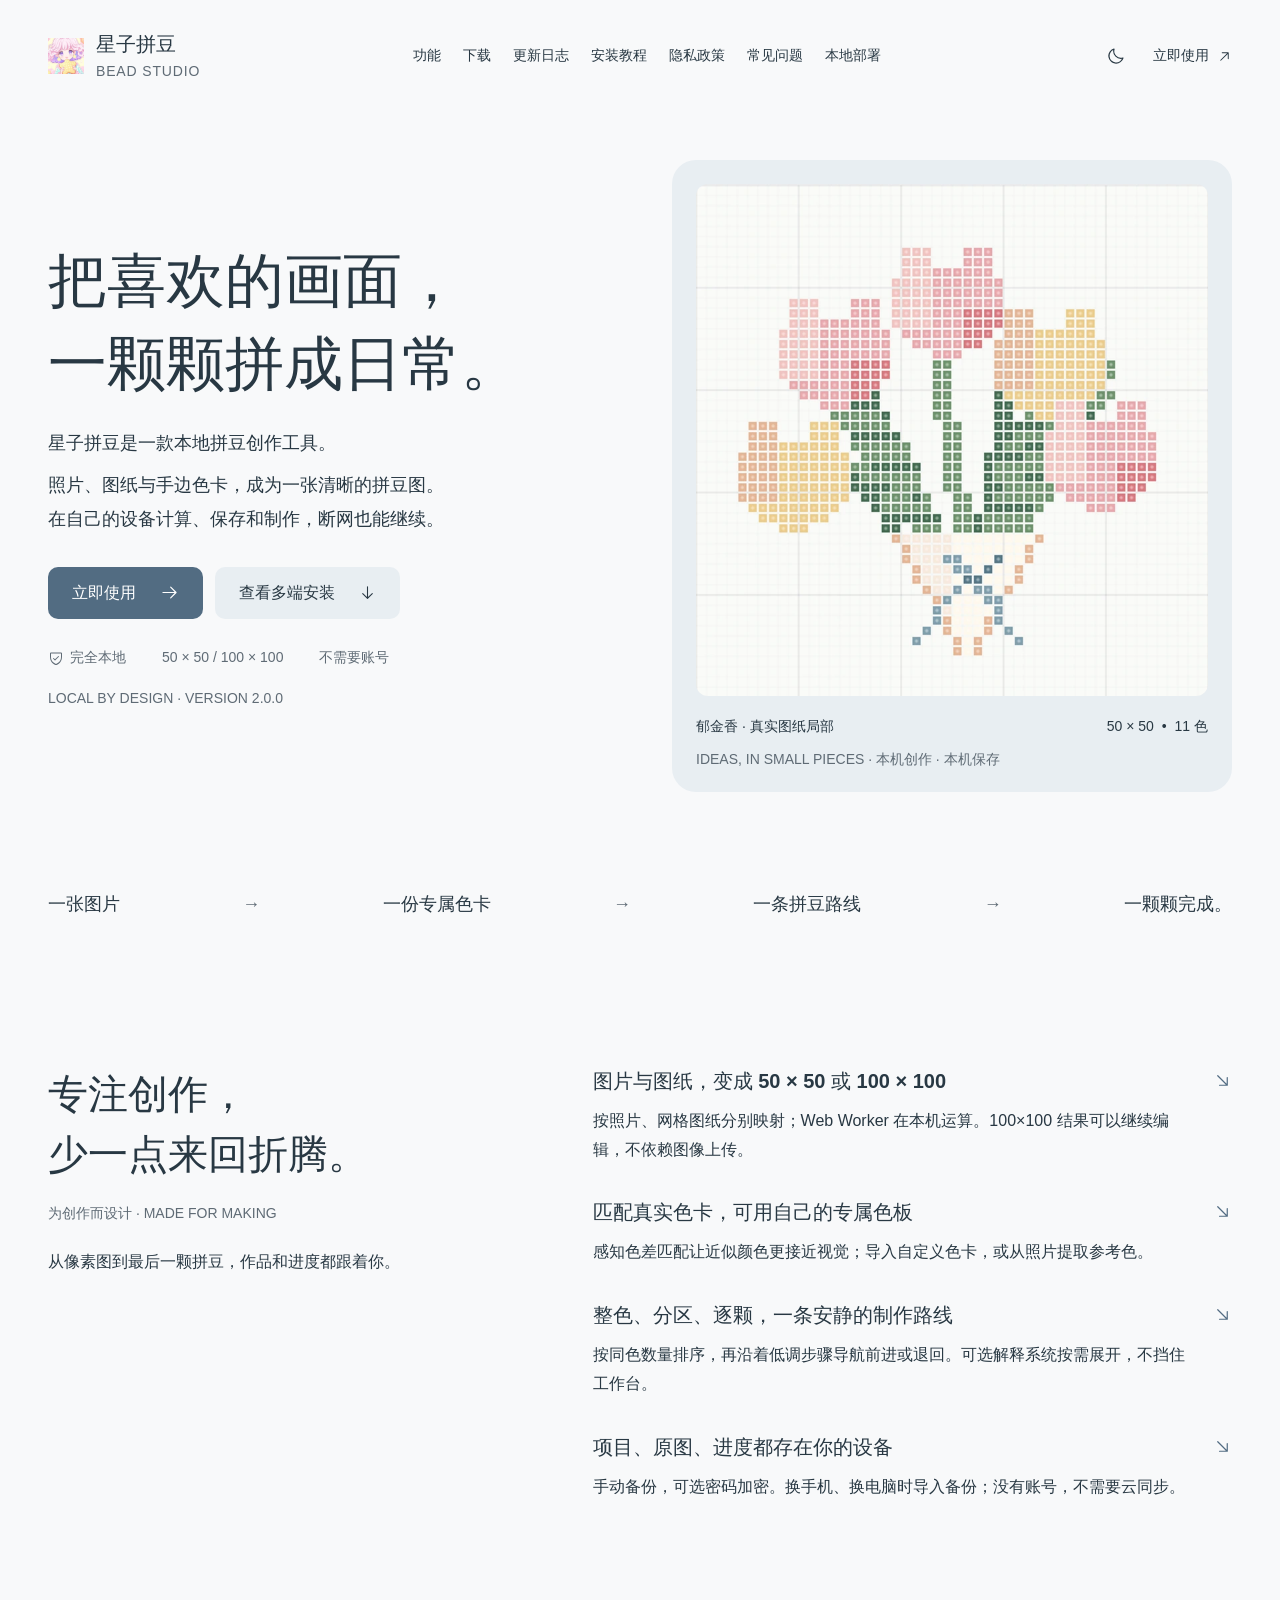
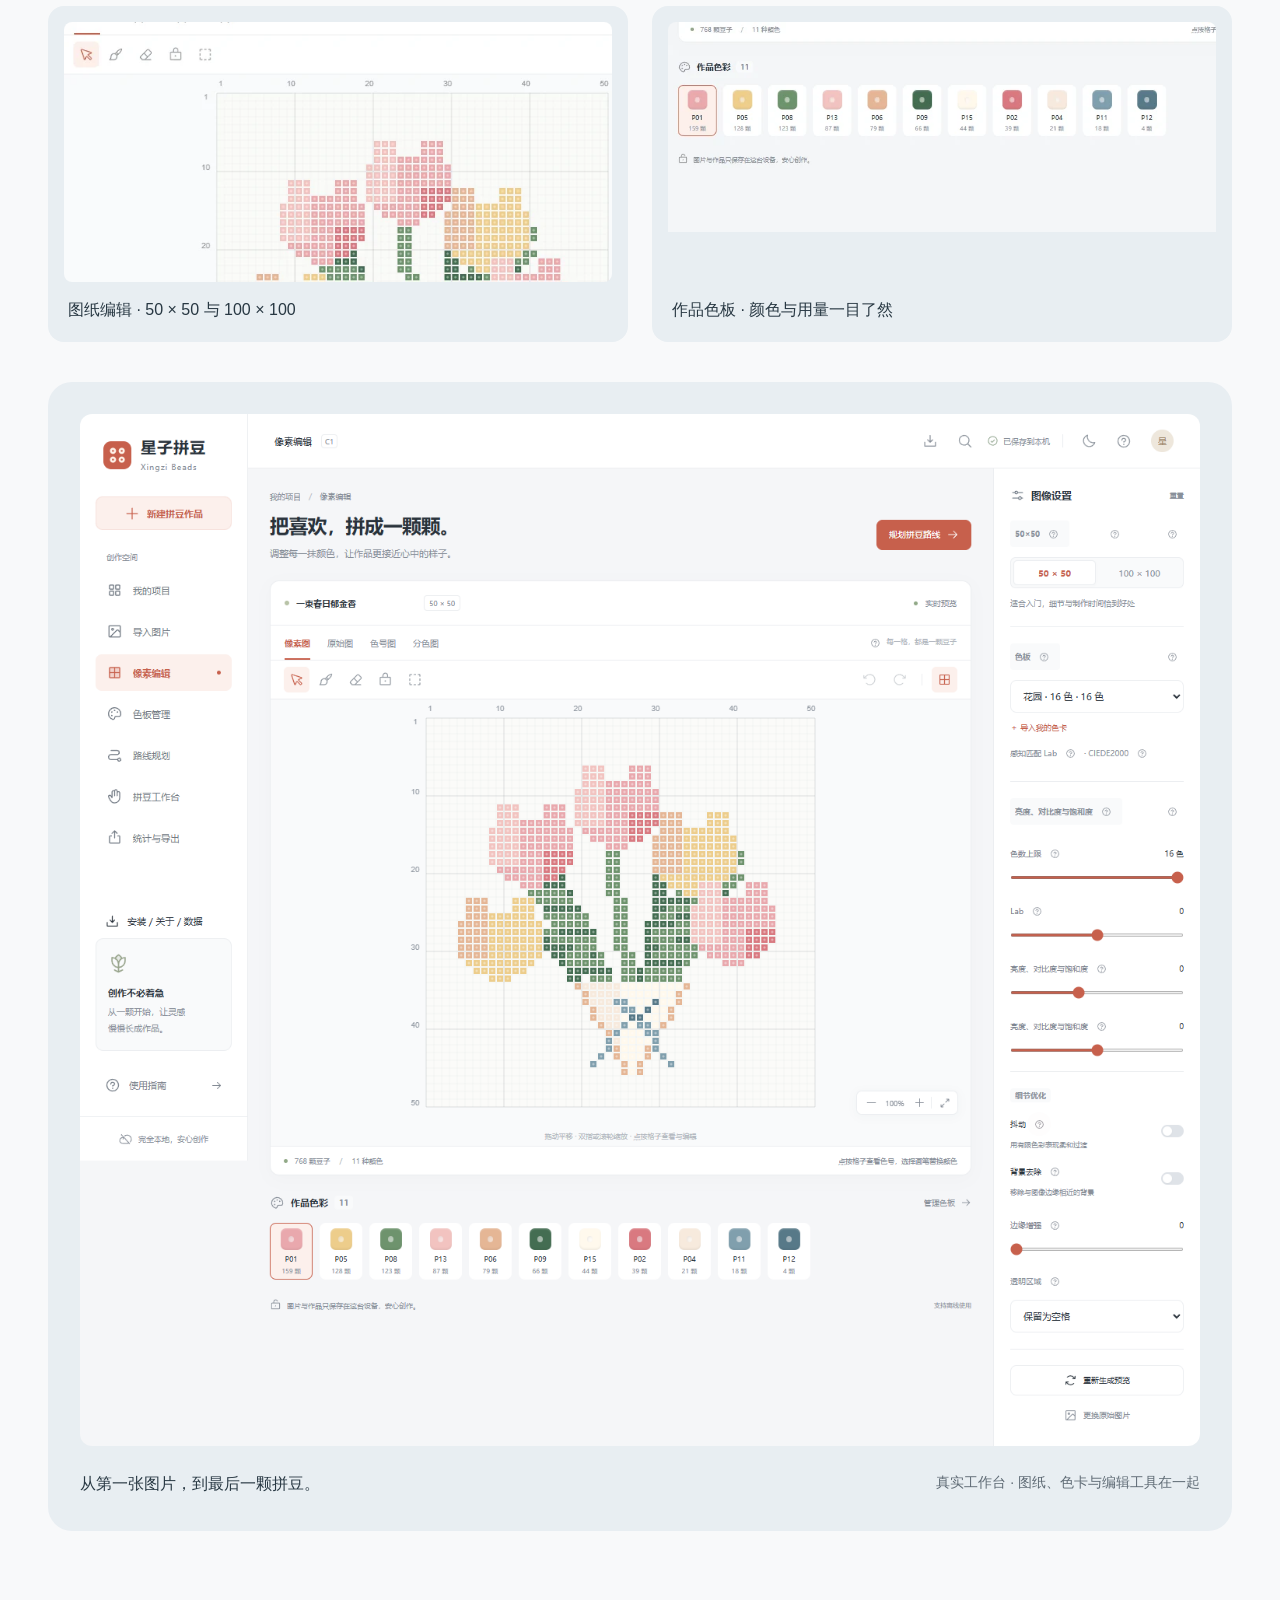
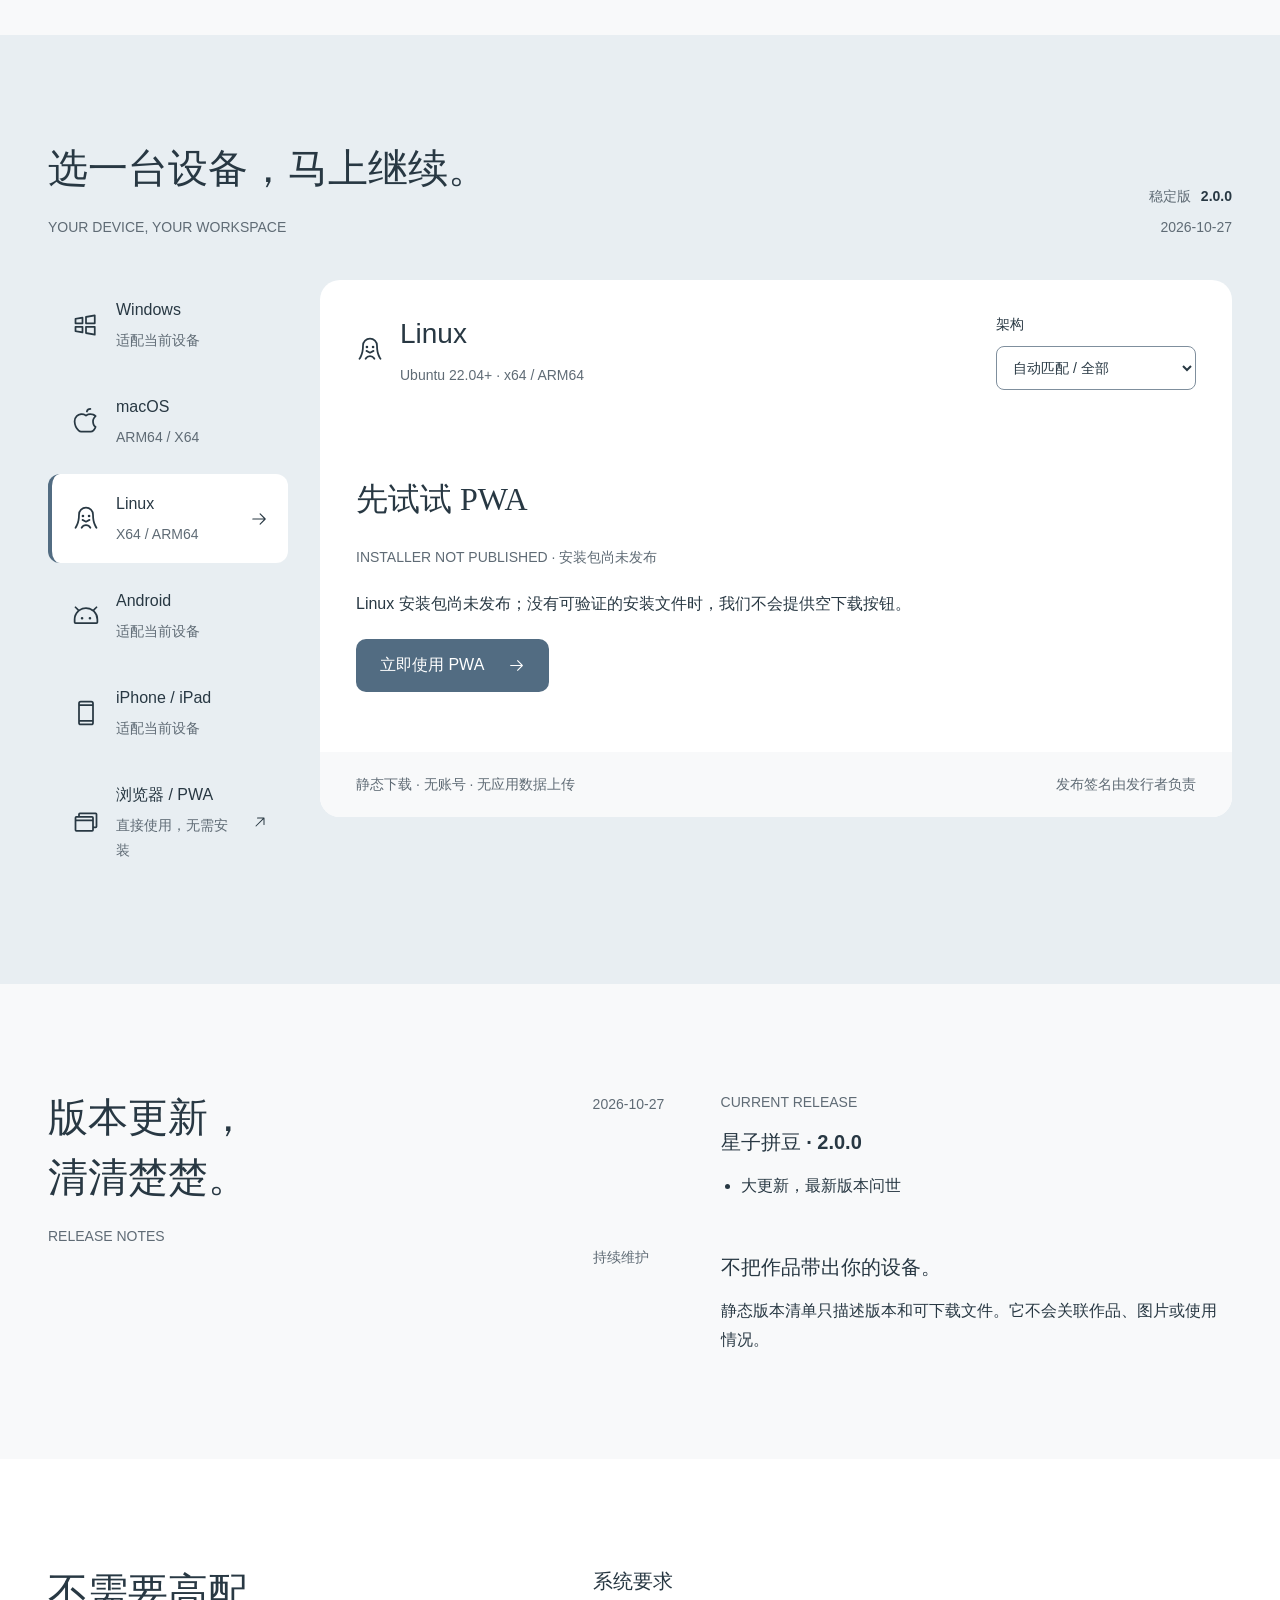
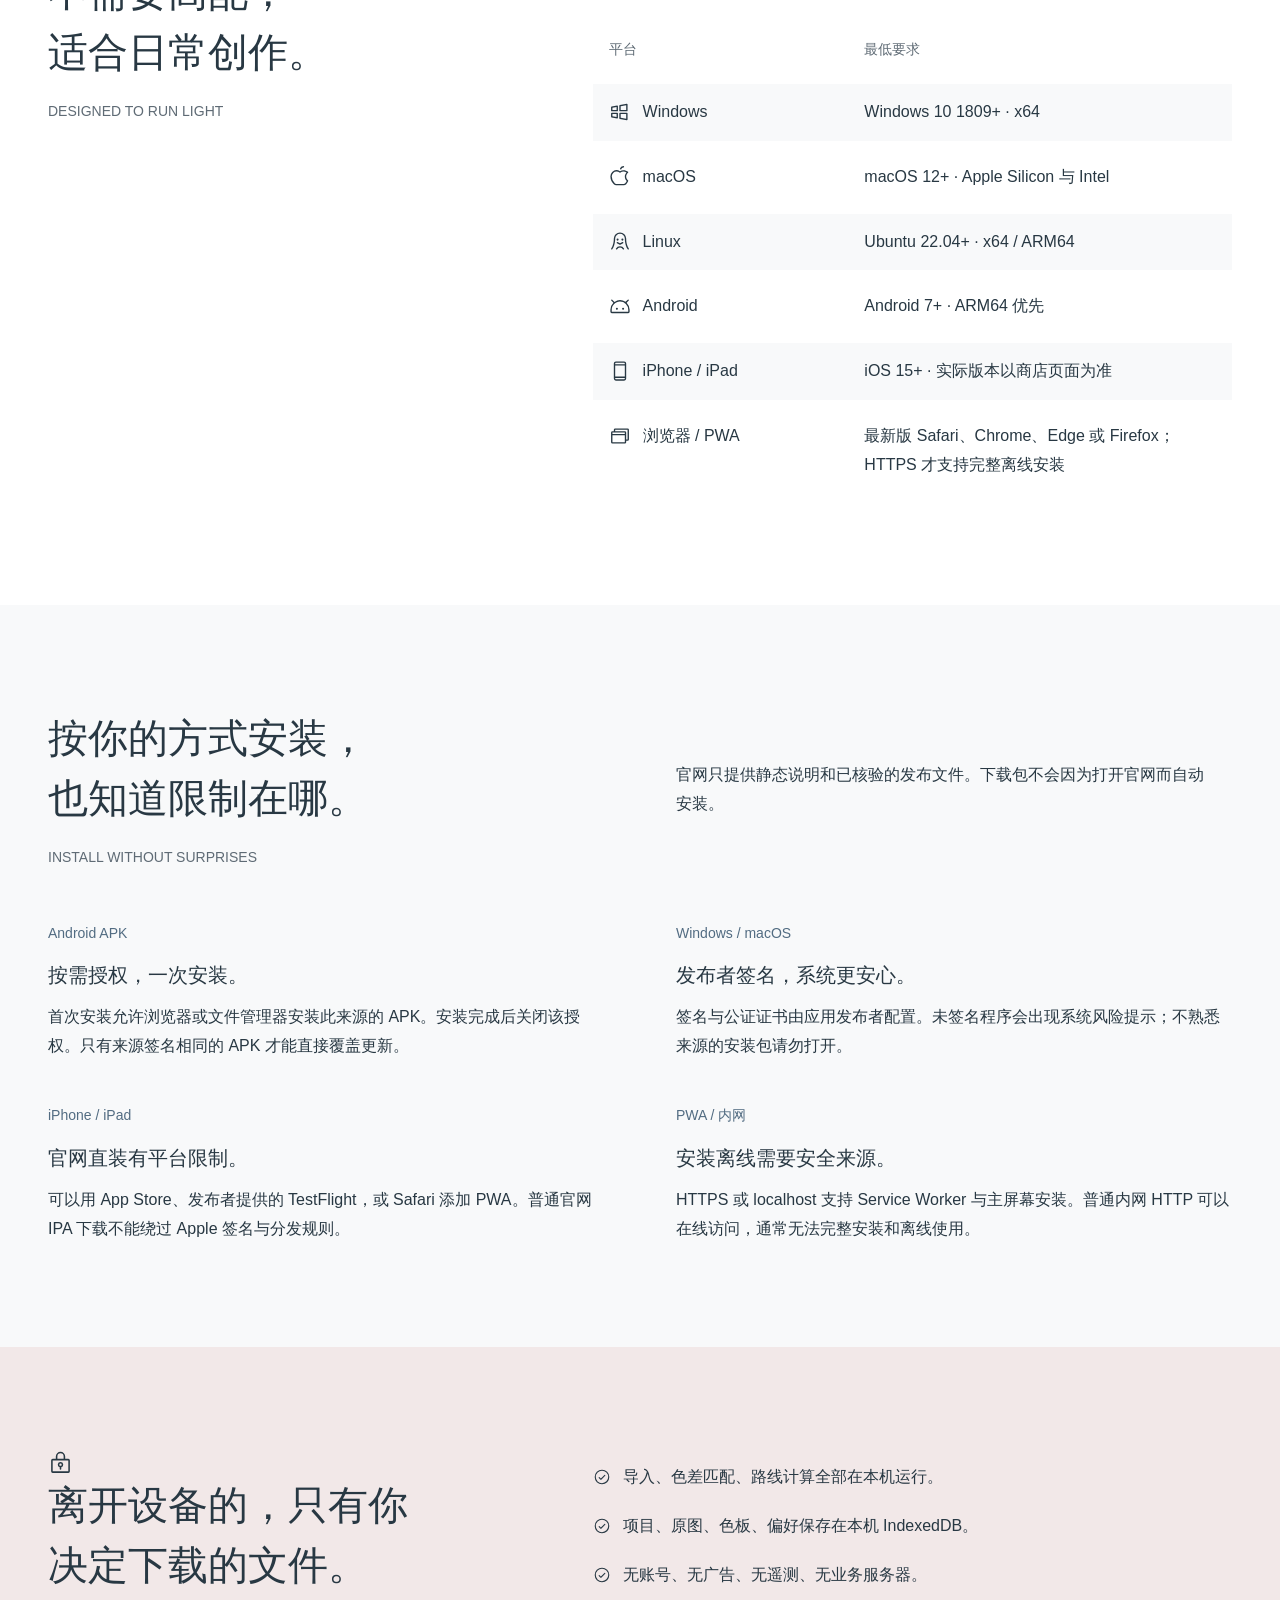
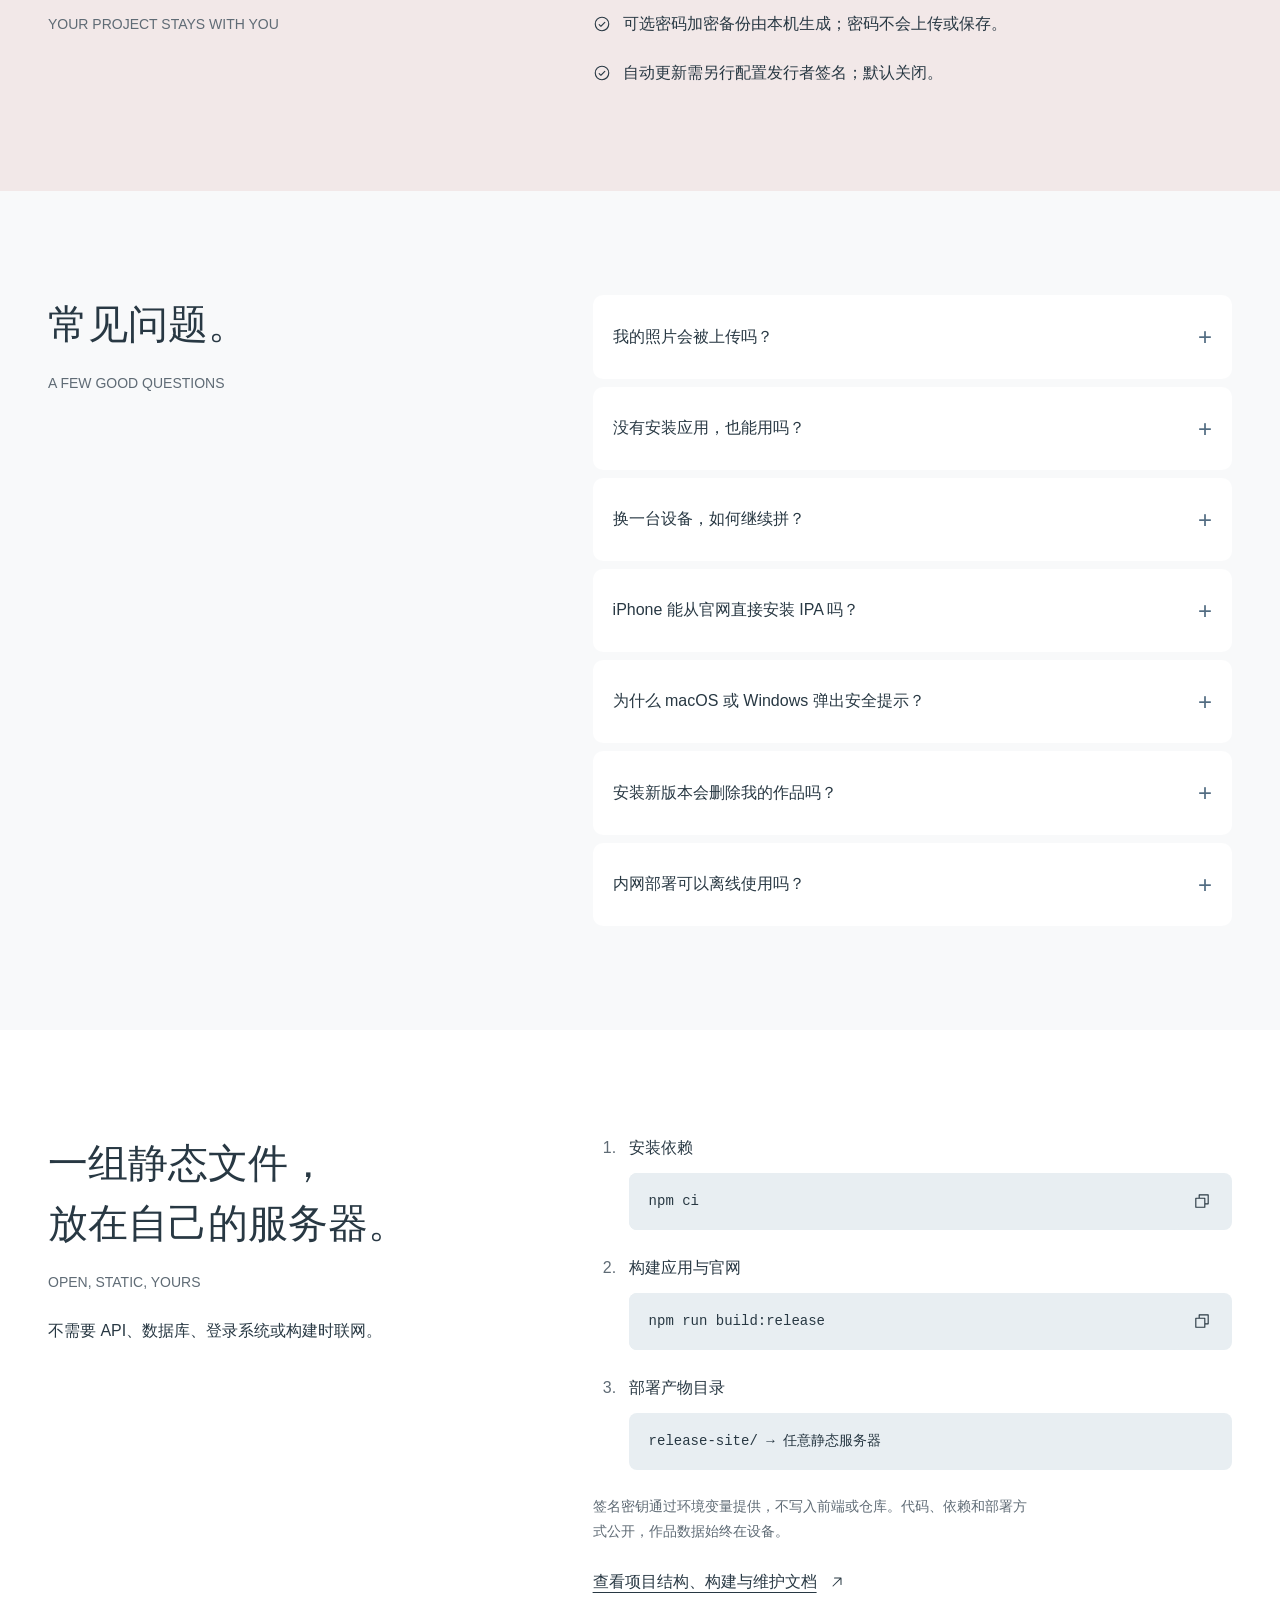
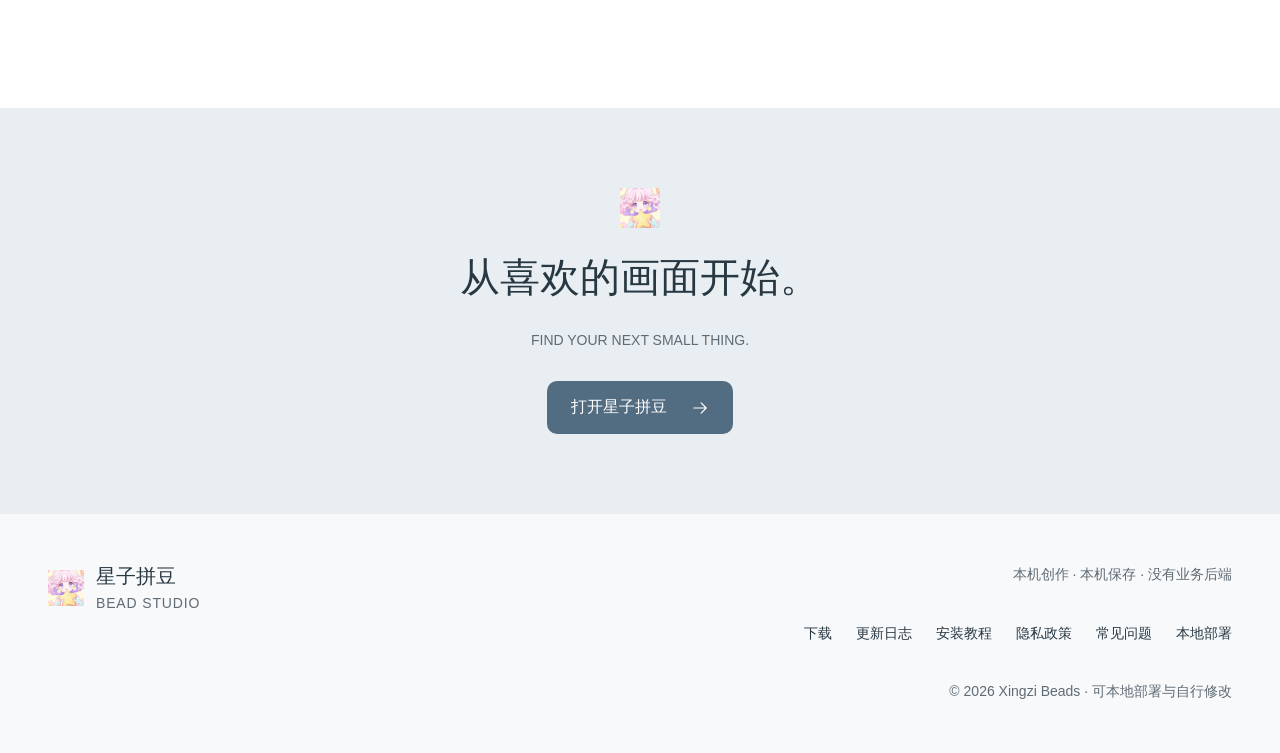
==== commit a153a510: "Publish privacy policy and website policy links" ====
--- a/index.html
+++ b/index.html
@@ -1,5 +1,5 @@
 <!doctype html>
-<html lang="zh-CN"><head><meta charset="UTF-8"/><meta name="viewport" content="width=device-width, initial-scale=1, viewport-fit=cover"/><meta name="theme-color" content="#f8f9fa"/><meta name="description" content="星子拼豆：把照片和图纸变成 50×50 或 100×100 拼豆作品。完全本地、跨设备使用、离线创作。"/><link rel="icon" href="./icon.svg"/><title>星子拼豆 · 把喜欢的画面，一颗颗拼成日常</title>  <script type="module" crossorigin src="./assets/index-BDo30zkD.js"></script>
+<html lang="zh-CN"><head><meta charset="UTF-8"/><meta name="viewport" content="width=device-width, initial-scale=1, viewport-fit=cover"/><meta name="theme-color" content="#f8f9fa"/><meta name="description" content="星子拼豆：把照片和图纸变成 50×50 或 100×100 拼豆作品。完全本地、跨设备使用、离线创作。"/><link rel="icon" href="./icon.svg"/><title>星子拼豆 · 把喜欢的画面，一颗颗拼成日常</title>  <script type="module" crossorigin src="./assets/index-DpdOjfbi.js"></script>
   <link rel="stylesheet" crossorigin href="./assets/index-BVndx7qg.css">
 </head>
 <body><div id="site"></div></body></html>
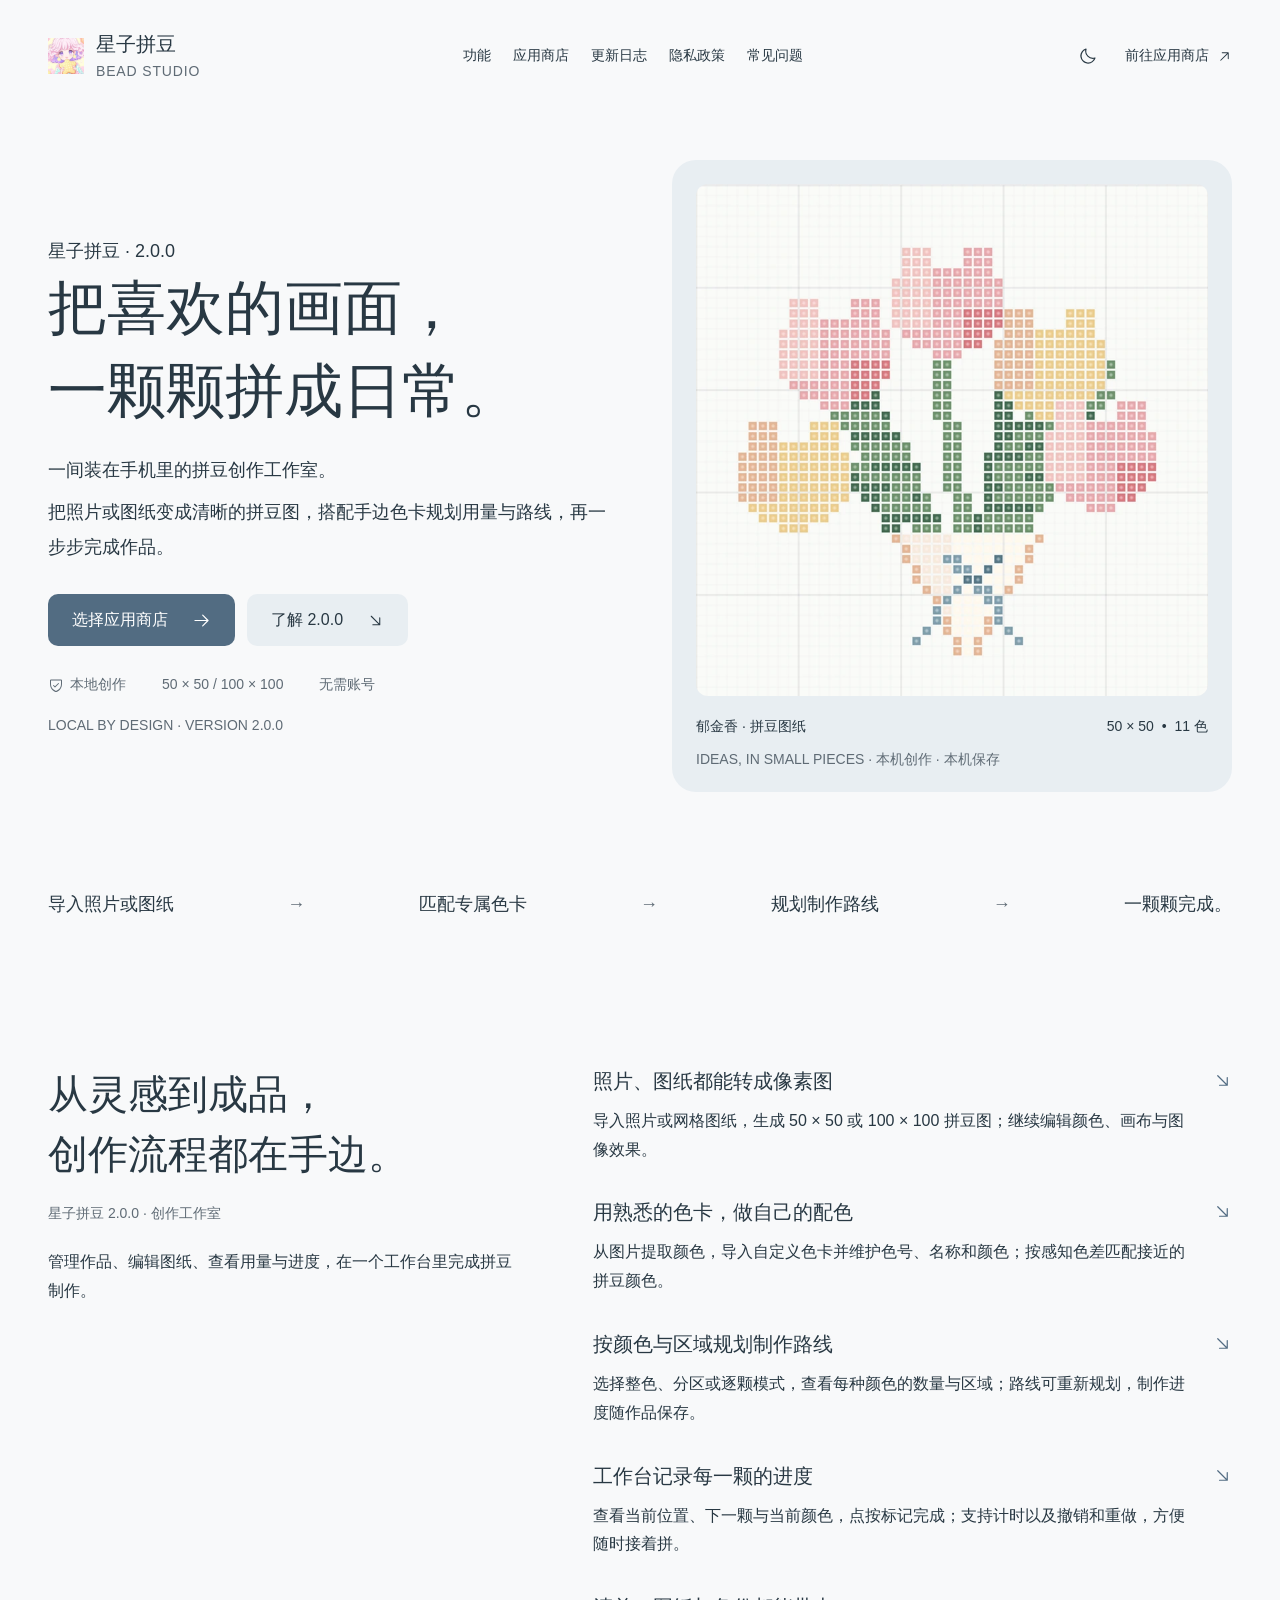
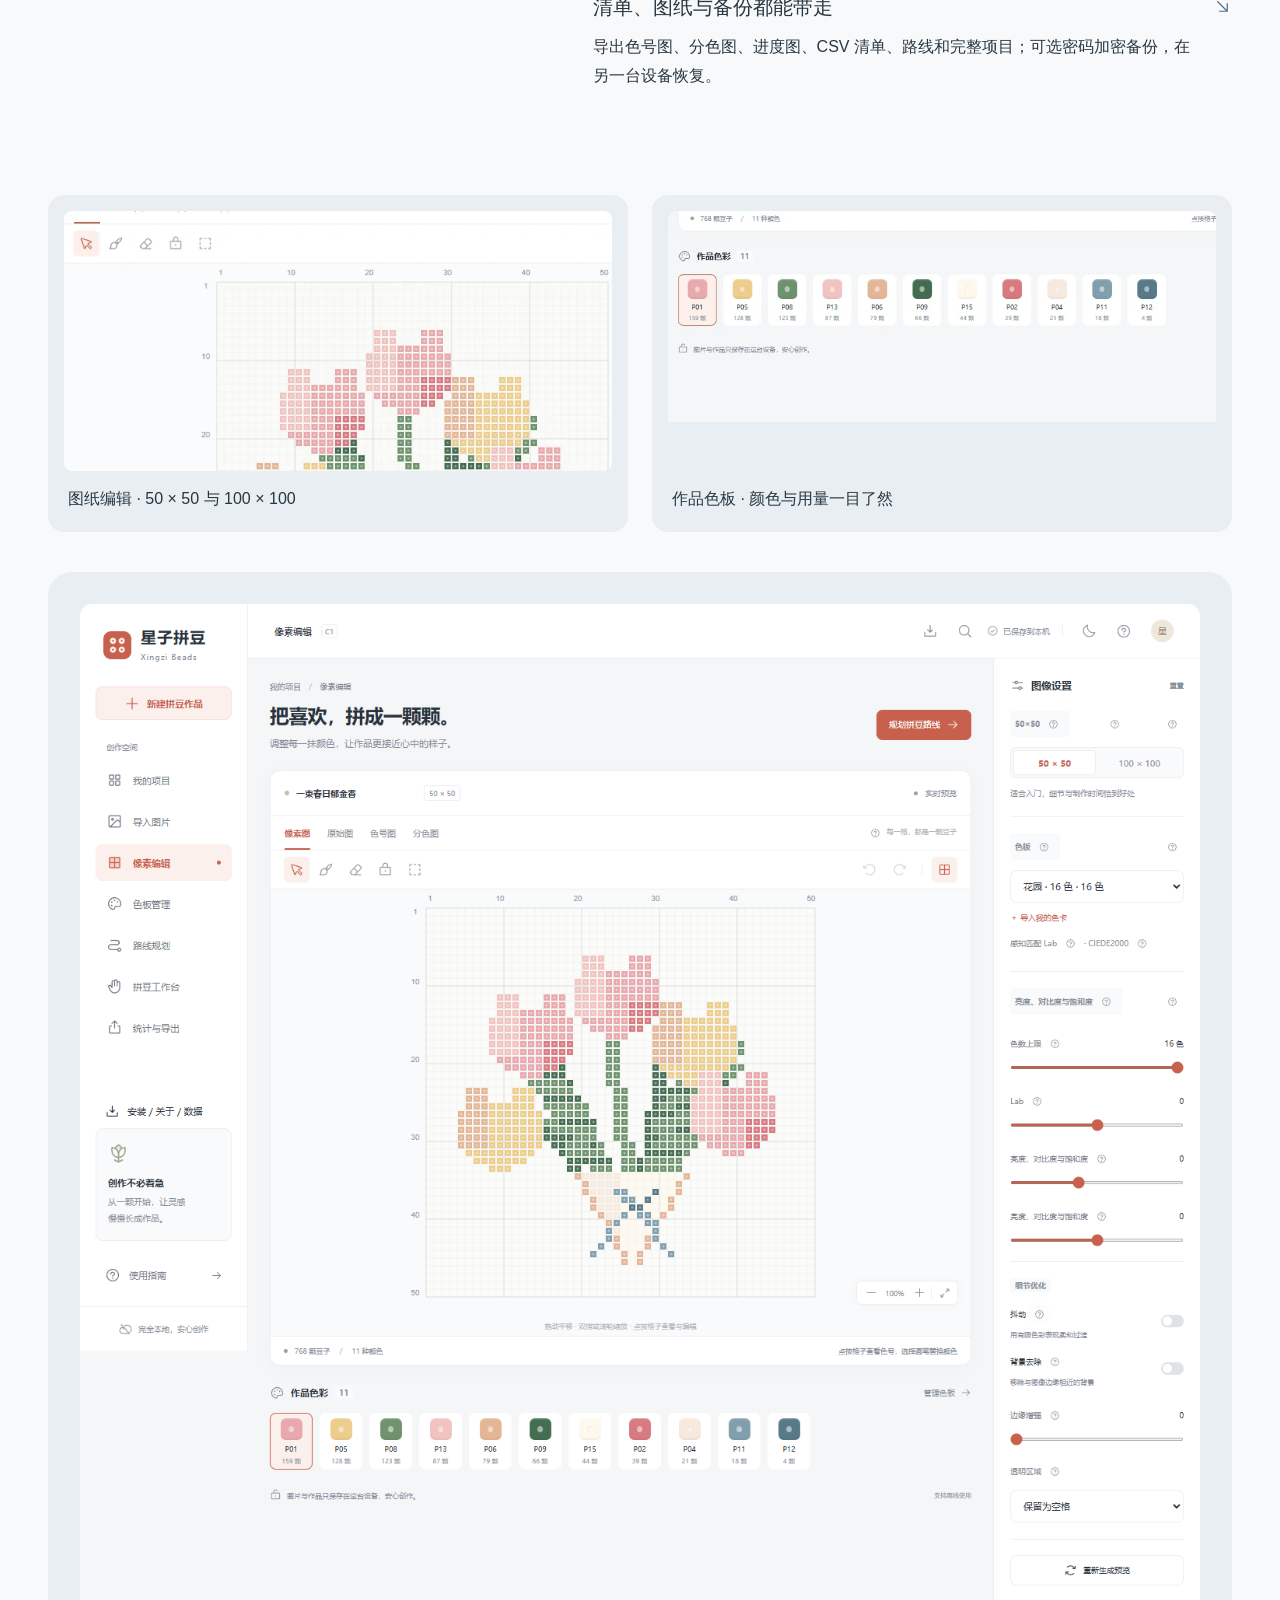
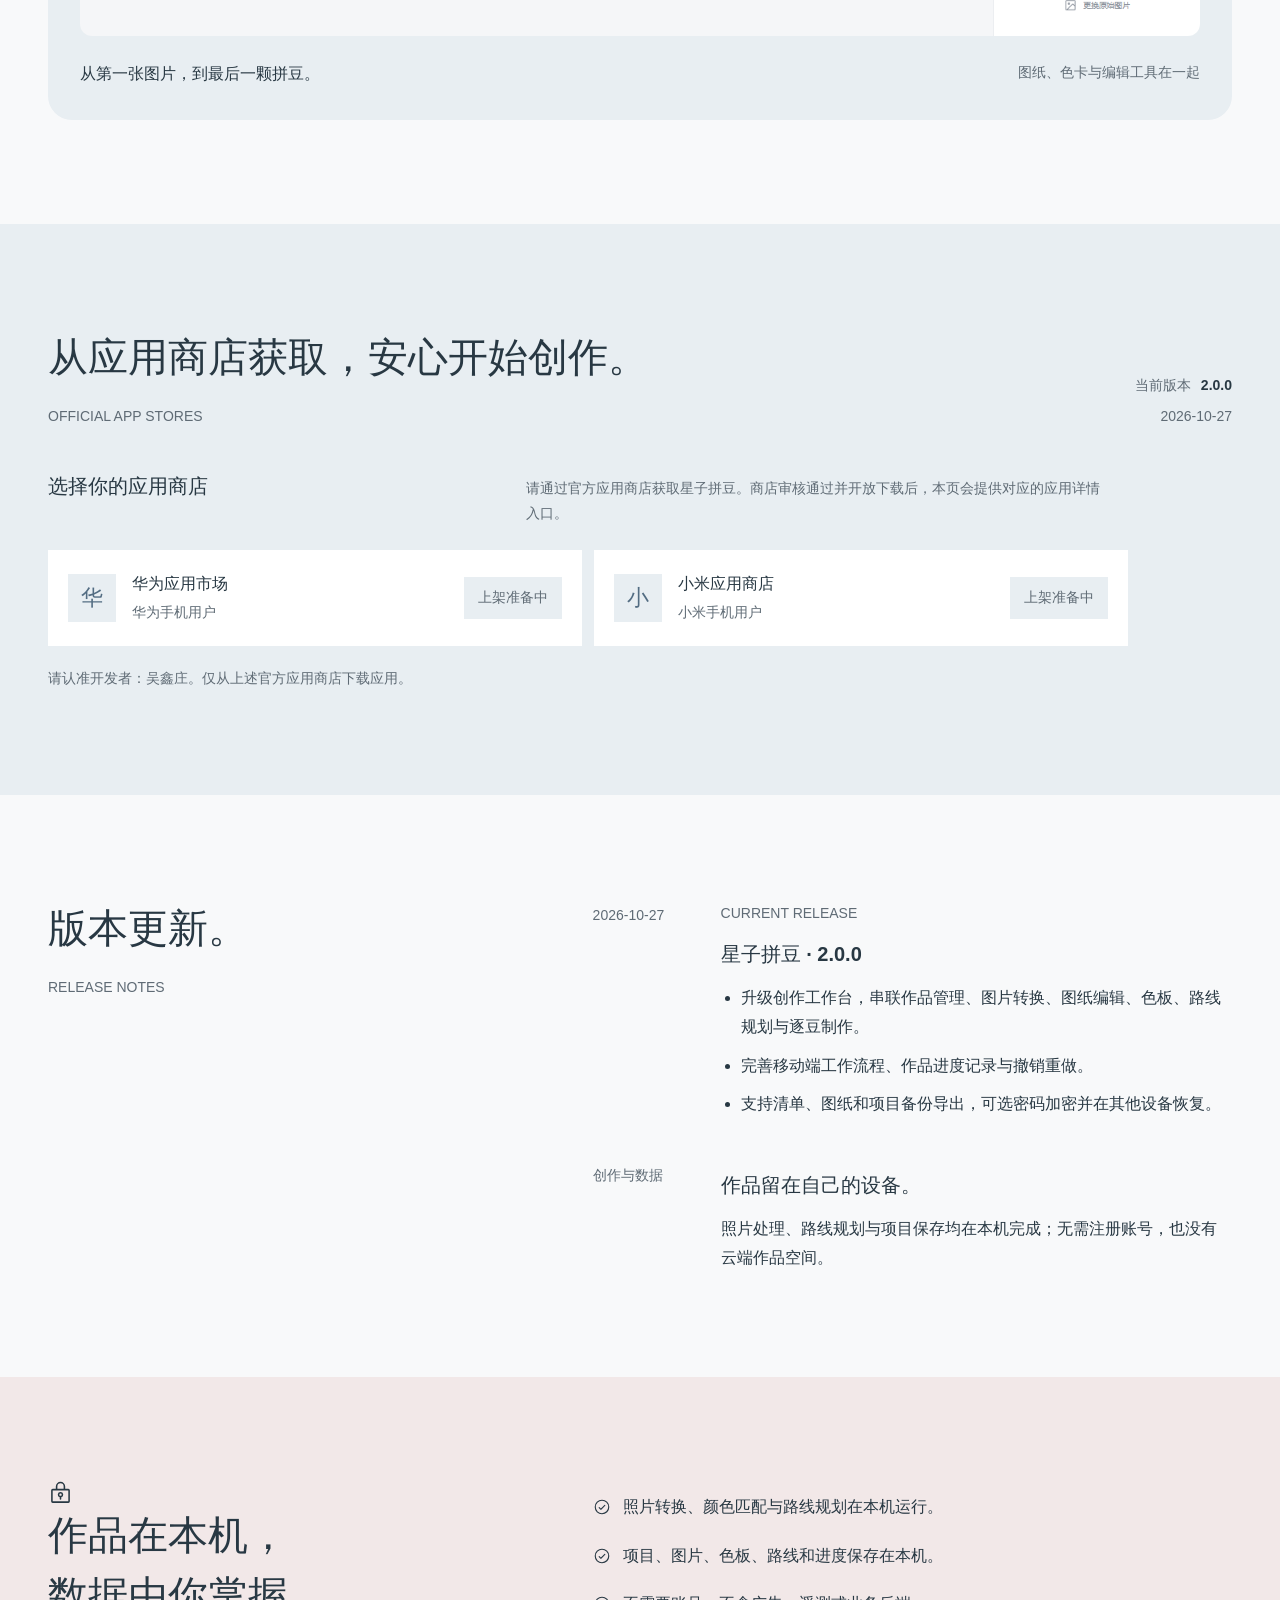
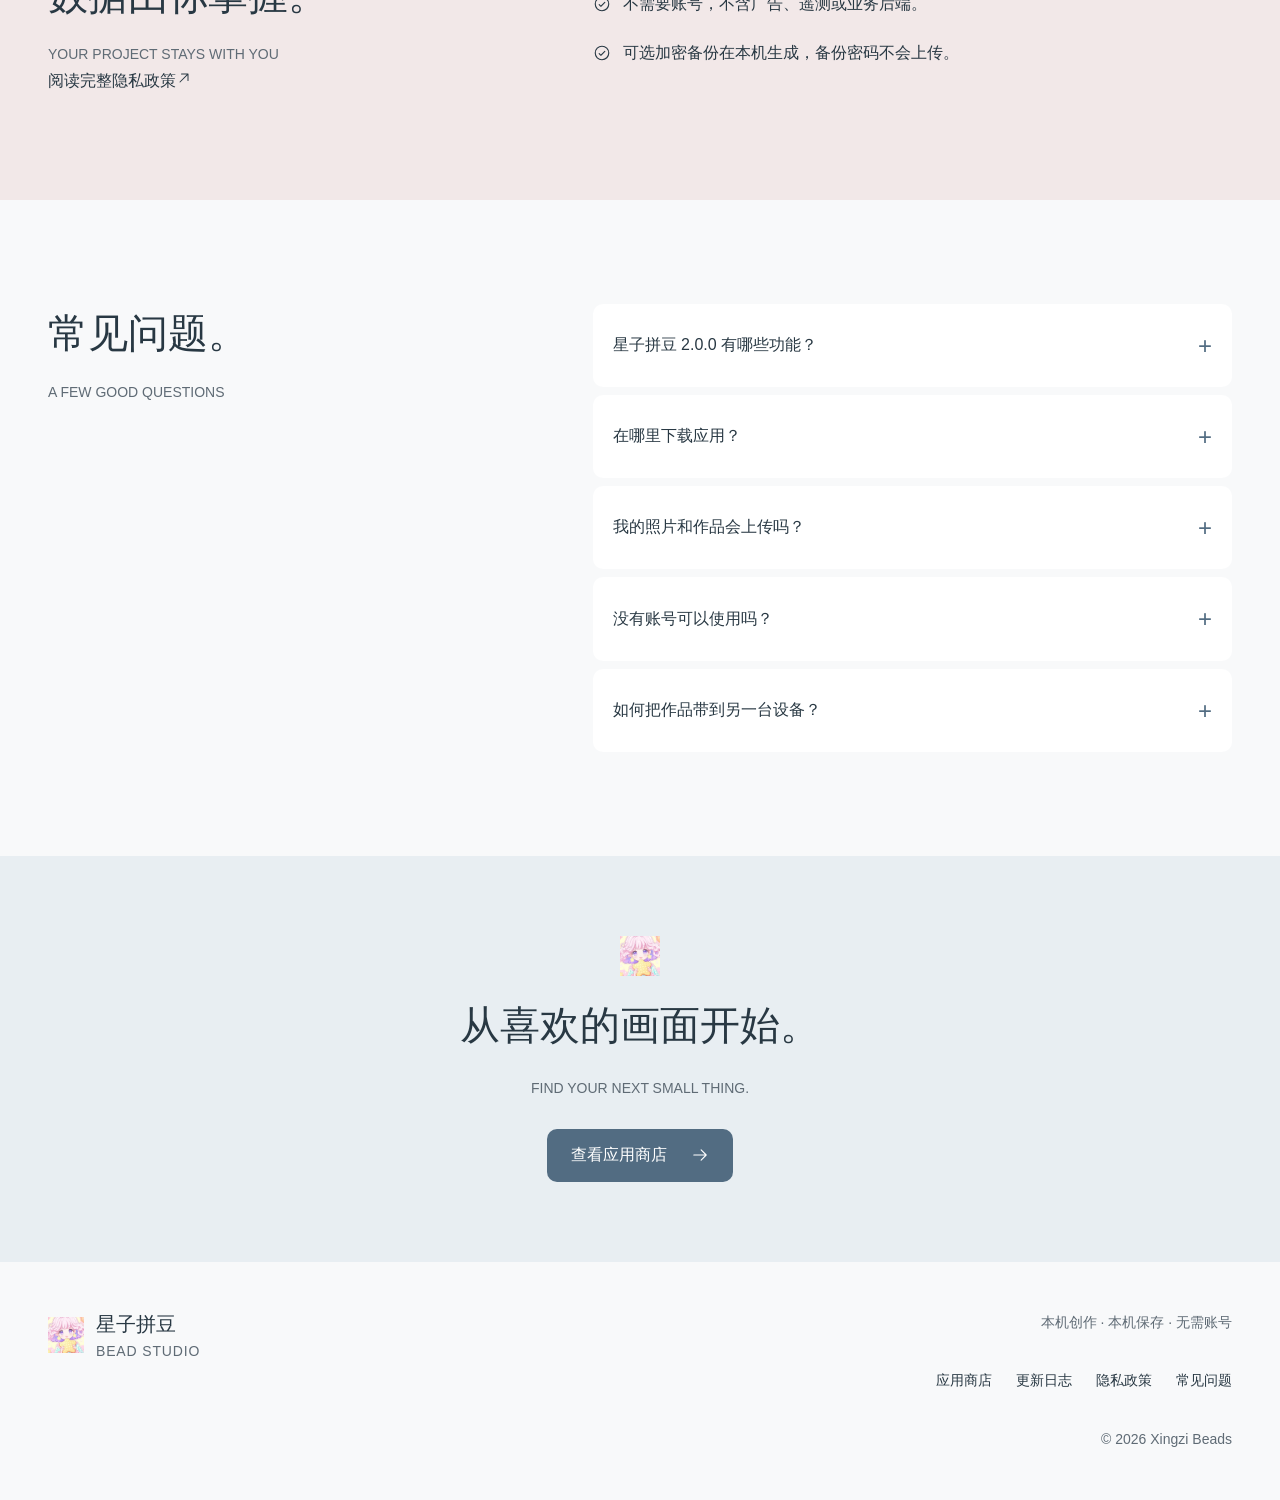
==== commit 1189a98c: "Publish verified Xingzi Beads distribution" ====
--- a/index.html
+++ b/index.html
@@ -1,5 +1,5 @@
 <!doctype html>
-<html lang="zh-CN"><head><meta charset="UTF-8"/><meta name="viewport" content="width=device-width, initial-scale=1, viewport-fit=cover"/><meta name="theme-color" content="#f8f9fa"/><meta name="description" content="星子拼豆：把照片和图纸变成 50×50 或 100×100 拼豆作品。完全本地、跨设备使用、离线创作。"/><link rel="icon" href="./icon.svg"/><title>星子拼豆 · 把喜欢的画面，一颗颗拼成日常</title>  <script type="module" crossorigin src="./assets/index-DpdOjfbi.js"></script>
-  <link rel="stylesheet" crossorigin href="./assets/index-BVndx7qg.css">
+<html lang="zh-CN"><head><meta charset="UTF-8"/><meta name="viewport" content="width=device-width, initial-scale=1, viewport-fit=cover"/><meta name="theme-color" content="#f8f9fa"/><meta name="description" content="星子拼豆：把照片和图纸变成 50×50 或 100×100 拼豆作品。完全本地、跨设备使用、离线创作。"/><link rel="icon" href="./icon.svg"/><title>星子拼豆 · 把喜欢的画面，一颗颗拼成日常</title>  <script type="module" crossorigin src="./assets/index-ZM06fRWz.js"></script>
+  <link rel="stylesheet" crossorigin href="./assets/index-ByrGJYuO.css">
 </head>
 <body><div id="site"></div></body></html>
--- a/assets/index-ByrGJYuO.css
+++ b/assets/index-ByrGJYuO.css
@@ -0,0 +1 @@
+:root{--paper: #f8f9fa;--surface: #fff;--ink: #283843;--muted: #5f6b75;--accent: #526c82;--accent-hover: #405a70;--on-accent: #fff;--tint: #e8eef2;--soft: #f2e8e8;--control-line: #7f8f9d;--focus: #405a70;--success: #3f6b59;--display: "Noto Serif SC", "Source Han Serif SC", "Songti SC", "STSong", "SimSun", serif;--body: "Noto Sans SC", "Source Han Sans SC", "PingFang SC", "Microsoft YaHei", sans-serif;--gutter: max(48px, calc((100% - 1200px)/2) );--ease: cubic-bezier(.2, .7, .2, 1);color-scheme:light;font-family:var(--body);color:var(--ink);background:var(--paper);font-size:16px;line-height:1.8;font-synthesis:none}[data-site-theme=dark]{--paper: #202b34;--surface: #293842;--ink: #f2f5f7;--muted: #bac7d1;--accent: #bed1df;--accent-hover: #d4e1e9;--on-accent: #202b34;--tint: #30414d;--soft: #463941;--control-line: #8da3b3;--focus: #bed1df;--success: #add5bf;color-scheme:dark}*{box-sizing:border-box}html{scroll-behavior:smooth;scroll-padding-top:24px}body{margin:0}button,a,select{-webkit-tap-highlight-color:transparent;touch-action:manipulation}button,select{font:inherit;color:inherit}button{border:0;cursor:pointer}a{color:inherit;text-decoration:none;text-underline-offset:5px}img{display:block;max-width:100%;height:auto}svg{flex-shrink:0}figure,h1,h2,h3,p{margin:0}h1,h2{font-family:var(--display);font-weight:500;text-wrap:balance}h3{font-size:20px;line-height:1.6;font-weight:600;text-wrap:pretty}p{text-wrap:pretty}:focus-visible{outline:3px solid var(--focus);outline-offset:5px}#main-content:focus-visible{outline:3px solid var(--focus);outline-offset:-3px}::selection{background:var(--tint);color:var(--ink)}.sr-only{position:absolute;width:1px;height:1px;padding:0;overflow:hidden;clip-path:inset(50%);white-space:nowrap}.skip-link{position:absolute;left:24px;top:-120px;z-index:100;padding:12px 20px;background:var(--surface)}.skip-link:focus{top:16px}.site-shell{width:100%}.site-nav{min-height:112px;padding:24px var(--gutter);display:flex;align-items:center;justify-content:space-between;gap:28px;position:relative;z-index:10}.site-brand{display:inline-flex;gap:12px;align-items:center;flex-shrink:0}.site-brand img{width:36px;height:36px}.site-brand>span{font-size:20px;line-height:1.4;font-weight:600}.site-brand small{display:block;margin-top:4px;color:var(--muted);font-size:14px;font-weight:400;letter-spacing:.06em}.site-nav nav{display:flex;align-items:center;gap:22px}.site-nav nav a,.site-footer nav a{display:inline-flex;align-items:center;min-height:44px;font-size:14px}.site-nav nav a:hover,.site-footer nav a:hover{color:var(--accent);text-decoration:underline}.nav-actions{display:flex;align-items:center;gap:16px}.theme-button,.menu-button{display:grid;place-items:center;width:44px;height:44px;background:transparent;border-radius:10px}.theme-button:hover,.menu-button:hover{background:var(--tint)}.nav-open{display:flex;gap:8px;align-items:center;min-height:44px;white-space:nowrap;font-size:14px}.nav-open:hover{text-decoration:underline}.menu-button{display:none}.hero{display:grid;grid-template-columns:1fr 1fr;align-items:center;gap:64px;padding:48px var(--gutter) 64px}.hero h1{font-size:clamp(54px,4.6vw,66px);line-height:1.4;letter-spacing:0;white-space:nowrap}.hero-copy>p{font-size:18px;line-height:1.9;margin-top:20px}.hero-copy .product-intro{margin-top:20px;font-size:18px;font-weight:600}.hero-copy .product-intro+p{margin-top:8px}.hero-actions{display:flex;flex-wrap:wrap;gap:12px;margin-top:30px}.button-primary,.button-secondary,.button-light{display:inline-flex;justify-content:center;align-items:center;gap:24px;padding:12px 24px;min-height:52px;border-radius:10px;font-size:16px;font-weight:500;transition:background .18s var(--ease),transform .18s var(--ease)}.button-primary,.download-button{background:var(--accent);color:var(--on-accent)}.button-primary:hover,.download-button:hover{background:var(--accent-hover)}.button-secondary{background:var(--tint)}.button-secondary:hover{background:var(--surface)}.button-primary:active,.button-secondary:active,.button-light:active,.download-button:active{transform:translateY(1px)}.hero-facts{display:flex;align-items:center;flex-wrap:wrap;gap:8px 18px;margin-top:26px;color:var(--muted);font-size:14px}.hero-facts>span{display:inline-flex;align-items:center;gap:6px}.hero-copy .edition{font-size:14px;color:var(--muted);margin-top:14px}.hero-visual{padding:24px 24px 20px;background:var(--tint);border-radius:24px;min-width:0}.hero-visual>img{width:100%;aspect-ratio:1;object-fit:cover;border-radius:12px}.hero-visual figcaption{display:flex;justify-content:space-between;gap:12px;padding-top:18px;font-size:14px}.hero-visual figcaption b{font-weight:400;margin-inline:4px}.visual-side-note{margin-top:8px;color:var(--muted);font-size:14px}.capability-band{display:flex;align-items:center;justify-content:space-between;gap:20px;padding:32px var(--gutter) 40px;font-size:18px}.capability-band i{font-style:normal;color:var(--muted)}.capability-band strong{font-weight:500}.section{padding:104px var(--gutter)}.section h2{font-size:40px;line-height:1.5}.section-title>p:not(.section-caption),.deploy-section>div>p{margin-top:22px;max-width:31em}.section .section-caption{color:var(--muted);font-size:14px;margin-top:16px}.features{display:grid;grid-template-columns:.85fr 1.15fr;gap:72px;align-items:start}.feature-list{display:grid;gap:32px}.feature-list article{display:flex;gap:20px;align-items:start}.feature-list article>div{flex:1}.feature-list article>svg{margin-top:6px;color:var(--accent)}.feature-list p{margin-top:10px;font-size:16px}.studio-details{display:grid;grid-template-columns:1fr 1fr;gap:24px;margin:0 var(--gutter) 40px}.studio-details figure{min-width:0;background:var(--tint);border-radius:16px;padding:16px}.studio-details img{width:100%;height:260px;object-fit:cover;object-position:top center;border-radius:8px}.studio-details figure:nth-child(2) img{object-fit:contain}.studio-details figcaption{padding:14px 4px 2px}.studio-overview{margin:0 var(--gutter) 104px;background:var(--tint);padding:32px;border-radius:24px}.studio-overview>img{width:100%;aspect-ratio:1440 / 1327;border-radius:12px}.studio-overview figcaption{display:flex;justify-content:space-between;flex-wrap:wrap;gap:8px 24px;padding-top:24px}.studio-overview figcaption>span:last-child{font-size:14px;color:var(--muted)}.download-section{background:var(--tint)}.download-heading{display:flex;justify-content:space-between;align-items:end;gap:32px;margin-bottom:40px}.release-badge{display:flex;flex-wrap:wrap;align-items:center;justify-content:end;gap:6px 10px;font-size:14px;color:var(--muted);font-variant-numeric:tabular-nums}.release-badge strong{color:var(--ink);font-weight:600}.release-badge>span{flex-basis:100%;text-align:right}.store-panel{max-width:1080px}.store-intro{display:flex;justify-content:space-between;align-items:baseline;gap:24px;margin-bottom:24px}.store-intro h3{font-size:20px;font-weight:600}.store-intro p{max-width:43em;font-size:14px;color:var(--muted)}.store-grid{display:grid;grid-template-columns:repeat(2,minmax(0,1fr));gap:12px}.store-card{display:grid;grid-template-columns:48px minmax(0,1fr) auto;align-items:center;gap:16px;min-height:96px;padding:18px 20px;background:var(--surface)}.store-mark{display:grid;place-items:center;width:48px;height:48px;background:var(--tint);color:var(--accent);font-size:22px;font-weight:600}.store-copy{min-width:0}.store-copy h3{font-size:16px;font-weight:600}.store-copy p{margin-top:4px;color:var(--muted);font-size:14px}.store-status,.store-action{display:inline-flex;justify-content:center;align-items:center;gap:8px;min-height:42px;padding:0 14px;white-space:nowrap;font-size:14px}.store-status{color:var(--muted);background:var(--tint)}.store-action{color:var(--on-accent);background:var(--accent)}.store-action:hover{background:var(--accent-hover)}.store-note{margin-top:20px;color:var(--muted);font-size:14px}.download-layout{display:grid;grid-template-columns:240px 1fr;gap:32px;align-items:start}.platform-list{display:grid;gap:8px}.platform-list>button,.pwa-option{padding:16px 20px;min-height:80px;border-radius:12px;display:flex;gap:16px;align-items:center;text-align:left;background:transparent;border-left:4px solid transparent}.platform-list>button:hover,.pwa-option:hover{background:var(--paper)}.platform-list>button.selected{background:var(--surface);border-left:4px solid var(--accent)}.platform-list>button>span,.pwa-option>span{flex:1;font-size:16px}.platform-list small{display:block;font-size:14px;margin-top:3px;color:var(--muted)}.package-panel{background:var(--surface);border-radius:20px;min-width:0;overflow-wrap:anywhere}.package-title{padding:32px 36px;display:flex;justify-content:space-between;align-items:start;gap:24px}.package-title>div{display:flex;align-items:center;gap:16px}.package-title h3{font-size:28px;font-weight:500}.package-title p{font-size:14px;color:var(--muted);margin-top:6px}.package-title label{display:flex;flex-direction:column;gap:8px;font-size:14px;flex-shrink:0}.package-title select{max-width:200px;min-height:44px;padding:8px 30px 8px 12px;border:1px solid var(--control-line);border-radius:8px;background:var(--surface);font-size:14px}.package-download{padding:0 36px 24px}.download-button{display:flex;gap:16px;align-items:center;padding:16px 24px;border-radius:10px;min-height:76px;max-width:360px;transition:background .18s,transform .18s}.download-button>span{flex:1;font-weight:500}.download-button small{display:block;margin-top:2px;font-size:14px;font-weight:400}.file-meta{display:flex;flex-direction:column;gap:4px;font-size:14px;color:var(--muted);margin-top:18px}.checksum{margin-top:24px;font-size:14px;color:var(--muted)}.checksum>div{display:flex;align-items:start;gap:10px}.checksum>div>svg{margin-top:12px;color:var(--success)}.checksum code{min-width:0;flex:1;font-size:14px;font-family:Consolas,monospace;overflow-wrap:anywhere;word-break:break-all;line-height:1.8;-webkit-user-select:all;user-select:all;padding-top:8px}.checksum button{display:grid;place-items:center;background:var(--tint);width:44px;height:44px;flex:none;border-radius:8px}.checksum>span{display:block;margin-top:6px}.other-downloads{display:grid;gap:10px;margin-top:28px;padding-top:20px}.other-downloads>strong{font-size:14px;font-weight:600;color:var(--ink)}.other-downloads>a{display:flex;align-items:start;gap:10px;min-height:44px;padding:10px 12px;border-radius:8px;background:var(--paper);color:var(--ink);font-size:14px;line-height:1.65;overflow-wrap:anywhere}.other-downloads>a:hover{background:var(--tint);text-decoration:underline}.other-downloads>a>svg{margin-top:3px;color:var(--accent)}.platform-instruction{display:flex;align-items:start;gap:12px;padding:0 36px 32px;font-size:14px;color:var(--muted)}.platform-instruction svg{margin-top:5px}.package-footer{display:flex;justify-content:space-between;flex-wrap:wrap;gap:8px 24px;padding:20px 36px;font-size:14px;color:var(--muted);background:var(--paper);border-radius:0 0 20px 20px}.platform-empty{padding:8px 36px 36px;min-height:330px;display:flex;flex-direction:column;align-items:start;justify-content:center;gap:20px}.platform-empty h3{font-family:var(--display);font-size:32px;font-weight:500}.platform-empty p{max-width:36em;font-size:16px}.platform-empty .coming{font-size:14px;color:var(--muted)}.store-links{display:flex;flex-wrap:wrap;gap:16px}.store-links:empty{display:none}.store-links a{min-height:44px;display:inline-flex;align-items:center;gap:10px;text-decoration:underline}.site-status{margin-top:24px;padding:12px 16px;border-left:3px solid var(--accent);background:var(--surface);color:var(--ink);overflow-wrap:anywhere}.release-section,.requirements-section,.faq-section,.deploy-section{display:grid;grid-template-columns:.85fr 1.15fr;gap:72px}.timeline{display:grid;gap:40px}.timeline article{display:grid;grid-template-columns:104px 1fr;gap:24px}.timeline time{font-size:14px;color:var(--muted);font-variant-numeric:tabular-nums;padding-top:4px}.timeline article>div>span{font-size:14px;color:var(--muted)}.timeline h3{margin:10px 0 14px}.timeline ul{margin:0;padding-left:20px}.timeline li+li{margin-top:10px}.requirements-section{background:var(--surface)}.requirements-table{width:100%;border-collapse:separate;border-spacing:0 8px;font-size:16px}.requirements-table caption{font-size:20px;font-weight:600;text-align:left;margin-bottom:16px}.requirements-table th,.requirements-table td{padding:14px 16px;text-align:left;vertical-align:top}.requirements-table thead th{font-size:14px;color:var(--muted);font-weight:400}.requirements-table tbody tr:nth-child(odd){background:var(--paper)}.requirements-table tbody th{width:40%;font-weight:500}.requirements-table th>span{display:flex;gap:12px;align-items:center}.requirements-table svg{width:22px}.install-intro{display:grid;grid-template-columns:1fr 1fr;column-gap:72px;align-items:center}.install-intro .section-caption{grid-column:1}.install-intro>p:not(.section-caption){grid-column:2;grid-row:1/3}.install-grid{display:grid;grid-template-columns:1fr 1fr;gap:40px 72px;margin-top:48px}.install-grid strong{color:var(--accent);font-size:14px;font-weight:500}.install-grid h3{margin:12px 0;font-size:20px}.privacy-section{display:grid;grid-template-columns:.85fr 1.15fr;gap:72px;background:var(--soft);align-items:start}.privacy-emblem{display:flex;gap:14px;align-items:center;color:var(--ink)}.privacy-emblem span{font-size:14px}.privacy-points{display:grid;gap:20px;margin-top:0;padding-top:12px}.privacy-points article{display:flex;align-items:start;gap:12px}.privacy-points svg{margin-top:5px}.faq-list{display:grid;gap:8px}.faq-list article{padding:0 20px;background:var(--surface);border-radius:10px}.faq-list button{display:flex;justify-content:space-between;align-items:center;gap:20px;width:100%;padding:20px 0;min-height:64px;text-align:left;background:transparent;font-size:16px}.faq-list button>span:last-child{font-size:24px;color:var(--accent)}.faq-list button:hover{color:var(--accent)}.faq-list p{padding-bottom:24px}.deploy-section{background:var(--surface)}.deploy-steps{min-width:0}.deploy-steps>ol{margin:0;padding-left:28px}.deploy-steps li{padding-left:8px;margin-bottom:24px}.deploy-steps li::marker{color:var(--muted);font-variant-numeric:tabular-nums}.command{display:flex;background:var(--tint);align-items:center;border-radius:8px;margin-top:10px;padding-right:8px}.command pre{flex:1;min-width:0;margin:0!important}.command button{display:grid;place-items:center;width:44px;height:44px;border-radius:8px;background:transparent;flex:none}.command button:hover{background:var(--surface)}.deploy-steps strong{font-weight:500}.deploy-steps pre{margin:10px 0 0;padding:16px 20px;background:var(--tint);font-size:14px;font-family:Consolas,monospace;border-radius:8px;overflow:auto}.deploy-steps>p{margin-top:28px;font-size:14px;color:var(--muted)}.deploy-steps>a{display:inline-flex;align-items:center;gap:12px;min-height:44px;margin-top:16px;text-decoration:underline}.closing-cta{padding:80px var(--gutter);background:var(--tint);display:flex;flex-direction:column;align-items:center;text-align:center}.closing-cta img{width:40px;height:40px}.closing-cta>p{font-size:14px;color:var(--muted);margin-top:20px}.closing-cta h2{font-size:40px;line-height:1.5;margin:20px 0 0}.closing-cta .button-light{margin-top:28px}.button-light{background:var(--accent);color:var(--on-accent)}.button-light:hover{background:var(--accent-hover)}.site-footer{display:grid;grid-template-columns:1fr 1.5fr;gap:24px 48px;padding:48px var(--gutter)}.site-footer .site-brand{grid-row:1/3;align-self:start}.site-footer>p{font-size:14px;text-align:right;color:var(--muted)}.site-footer nav{display:flex;justify-content:flex-end;flex-wrap:wrap;gap:4px 24px}.site-footer>small{grid-column:1/-1;text-align:right;font-size:14px;color:var(--muted)}.mobile-break{display:none}@keyframes page-arrive{0%{opacity:.65;transform:translateY(12px)}to{opacity:1;transform:translateY(0)}}.hero-copy,.hero-visual{animation:page-arrive .6s var(--ease) both}.hero-visual{animation-delay:.08s}.arrived{animation:page-arrive .6s var(--ease) both}@media(max-width:1199px){:root{--gutter: 32px}.site-nav{min-height:96px}.site-nav nav{display:none;position:absolute;top:100%;left:32px;right:32px;padding:20px;background:var(--surface);border-radius:12px;box-shadow:0 16px 32px #00000015;gap:12px 24px;flex-wrap:wrap}.site-nav nav.menu-open{display:flex}.site-nav nav a{padding:4px 10px}.menu-button{display:grid}.hero{gap:32px;padding-top:32px}.hero h1{font-size:36px}.hero-copy>p{font-size:16px}.hero-actions{gap:8px}.button-primary,.button-secondary{padding:12px 18px;gap:16px}.hero-visual{padding:20px}.hero-visual figcaption{flex-wrap:wrap;gap:4px}.hero-facts{gap:6px 12px}.section{padding-block:80px}.features,.release-section,.requirements-section,.privacy-section,.faq-section,.deploy-section{gap:40px;grid-template-columns:.85fr 1.15fr}.section h2{font-size:30px}.download-layout{grid-template-columns:200px 1fr;gap:24px}.package-title{flex-wrap:wrap}.package-title label{width:100%;flex-direction:row;justify-content:space-between;align-items:center}.package-title,.package-download,.platform-empty,.package-footer{padding-inline:28px}.platform-list>button,.pwa-option{padding:16px;gap:12px}.platform-list small{font-size:14px}.timeline article{display:flex;flex-direction:column;gap:8px}.install-intro,.install-grid{column-gap:40px}.studio-overview{margin-bottom:80px;padding:24px}.studio-details{gap:16px}.studio-details img{height:220px}}@media(max-width:767px){:root{--gutter: 20px}.site-nav{min-height:88px;padding-block:18px;gap:12px}.site-brand{gap:10px}.site-brand>span{font-size:18px}.site-brand small{font-size:14px}.site-brand img{width:32px;height:32px}.nav-actions{gap:8px}.nav-open{display:none}.site-nav nav{left:20px;right:20px}.site-nav nav a{font-size:16px;min-width:96px}.hero{grid-template-columns:1fr;gap:32px;padding-top:32px;padding-bottom:32px}.hero h1{font-size:32px;line-height:1.5}.hero-copy .product-intro{margin-top:20px;font-size:18px}.hero-copy>p{font-size:16px;line-height:1.9}.hero-actions{gap:12px;margin-top:24px}.button-primary,.button-secondary,.button-light{padding:12px 18px;gap:14px;font-size:16px}.hero-facts{gap:8px 14px;margin-top:24px;font-size:14px}.hero-copy .edition{font-size:14px}.hero-visual{padding:20px;border-radius:20px}.hero-visual figcaption{font-size:14px;justify-content:space-between}.visual-side-note{font-size:14px}.desktop-break{display:none}.capability-band{display:grid;grid-template-columns:1fr 18px 1fr;font-size:16px;gap:12px;padding-block:24px 32px}.capability-band>i:nth-of-type(2){display:none}.section{padding-block:64px}.section h2{font-size:28px;line-height:1.5}.features,.release-section,.requirements-section,.privacy-section,.faq-section,.deploy-section{grid-template-columns:1fr;gap:32px}.feature-list{gap:28px}.feature-list h3{font-size:20px}.feature-list article{gap:12px}.studio-details{grid-template-columns:1fr;margin-bottom:32px}.studio-details figure{padding:12px}.studio-details img{height:240px}.studio-overview{padding:12px;border-radius:16px;margin-bottom:64px}.studio-overview figcaption{padding:16px 8px 8px}.download-heading{align-items:start;flex-direction:column;gap:20px;margin-bottom:28px}.release-badge{justify-content:start}.release-badge>span{flex-basis:auto}.store-intro{align-items:start;flex-direction:column;gap:8px}.store-grid{grid-template-columns:1fr}.store-card{grid-template-columns:44px minmax(0,1fr);gap:12px;padding:16px}.store-mark{width:44px;height:44px}.store-status,.store-action{grid-column:2;justify-self:start;min-height:38px}.store-note{line-height:1.8}.download-layout{grid-template-columns:1fr;gap:20px}.platform-list{grid-template-columns:repeat(3,1fr);gap:8px}.platform-list>button,.pwa-option{padding:14px 6px;gap:8px;flex-direction:column;text-align:center;min-height:92px}.platform-list>button>span,.pwa-option>span{flex:none;font-size:14px}.platform-list>button>svg:last-child:not(.platform-mark),.pwa-option>svg:last-child{display:none}.platform-list small{display:none}.platform-list>button,.pwa-option{border-left:0;border-bottom:4px solid transparent}.platform-list>button.selected{border-bottom:4px solid var(--accent)}.package-title{padding:24px;gap:20px}.package-title h3{font-size:24px}.package-title select{max-width:190px}.platform-empty{padding:8px 24px 28px;min-height:310px}.platform-empty h3{font-size:28px}.package-download{padding:0 24px 24px}.download-button{max-width:none}.platform-instruction{padding-inline:24px}.package-footer{padding:18px 24px;font-size:14px}.timeline{gap:32px}.timeline h3{font-size:20px}.requirements-table{font-size:14px}.requirements-table th,.requirements-table td{padding:12px 8px}.requirements-table tbody th{width:42%}.requirements-table th>span{gap:8px}.requirements-table svg{width:20px}.install-intro{display:block}.install-intro>p:not(.section-caption){margin-top:24px}.install-grid{grid-template-columns:1fr;gap:32px;margin-top:32px}.install-grid h3{font-size:20px}.privacy-section{gap:24px}.privacy-points{padding-top:0}.faq-section{gap:24px}.faq-list article{padding-inline:16px}.faq-list button{gap:12px}.deploy-steps>ol{padding-left:24px}.deploy-steps li{padding-left:4px}.privacy-emblem{margin-bottom:8px}.deploy-steps pre{font-size:14px;padding:14px}.deploy-steps>a{align-items:start}.closing-cta{padding-block:64px}.closing-cta h2{font-size:30px}.site-footer{display:flex;flex-direction:column;gap:20px;padding-block:40px}.site-footer>p,.site-footer>small{text-align:left}.site-footer nav{justify-content:start;gap:4px 24px}}@media(max-width:359px){:root{--gutter: 16px}.hero h1{font-size:29px}.hero-actions{gap:8px}.button-primary,.button-secondary{padding-inline:12px;gap:8px;font-size:15px}.package-title,.package-download,.platform-empty,.package-footer{padding-inline:20px}.package-title select{max-width:178px}}@media(prefers-reduced-motion:reduce){html{scroll-behavior:auto}*,*:before,*:after{animation:none!important;transition:none!important;scroll-behavior:auto!important}}
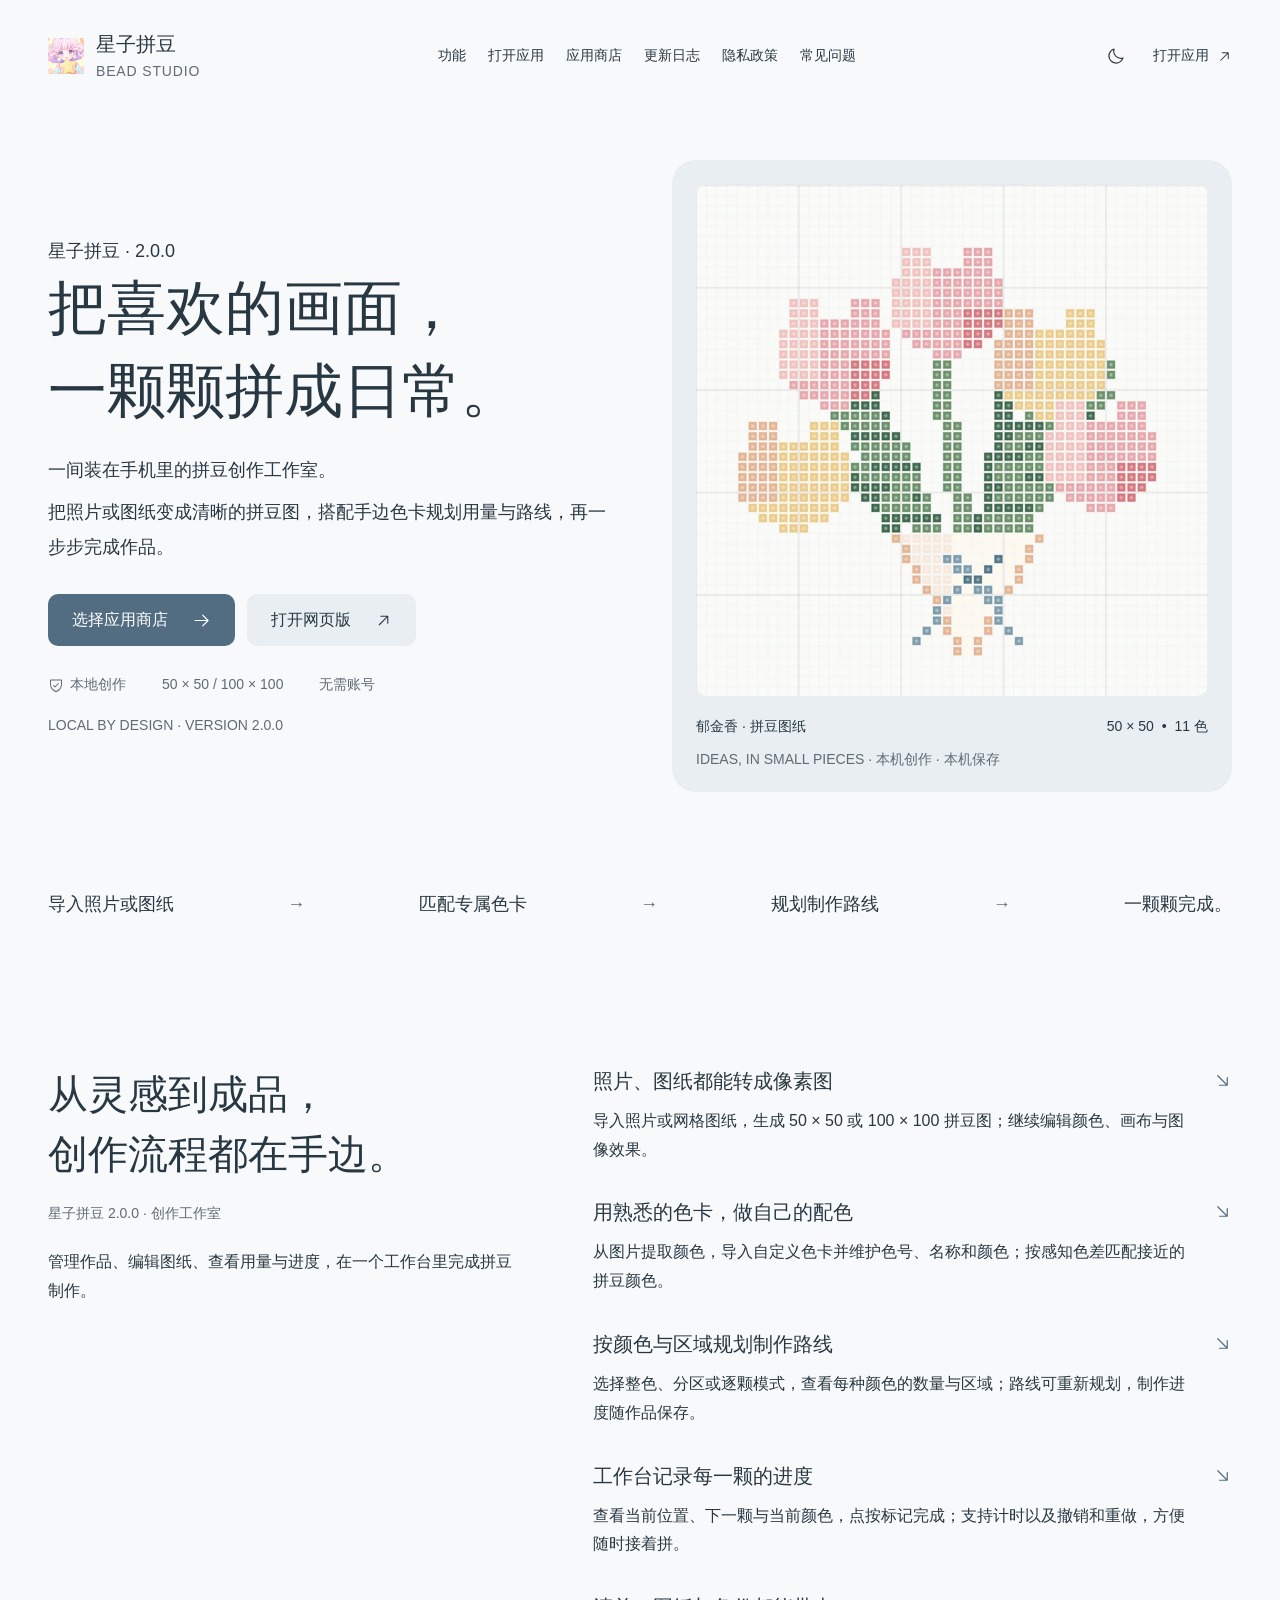
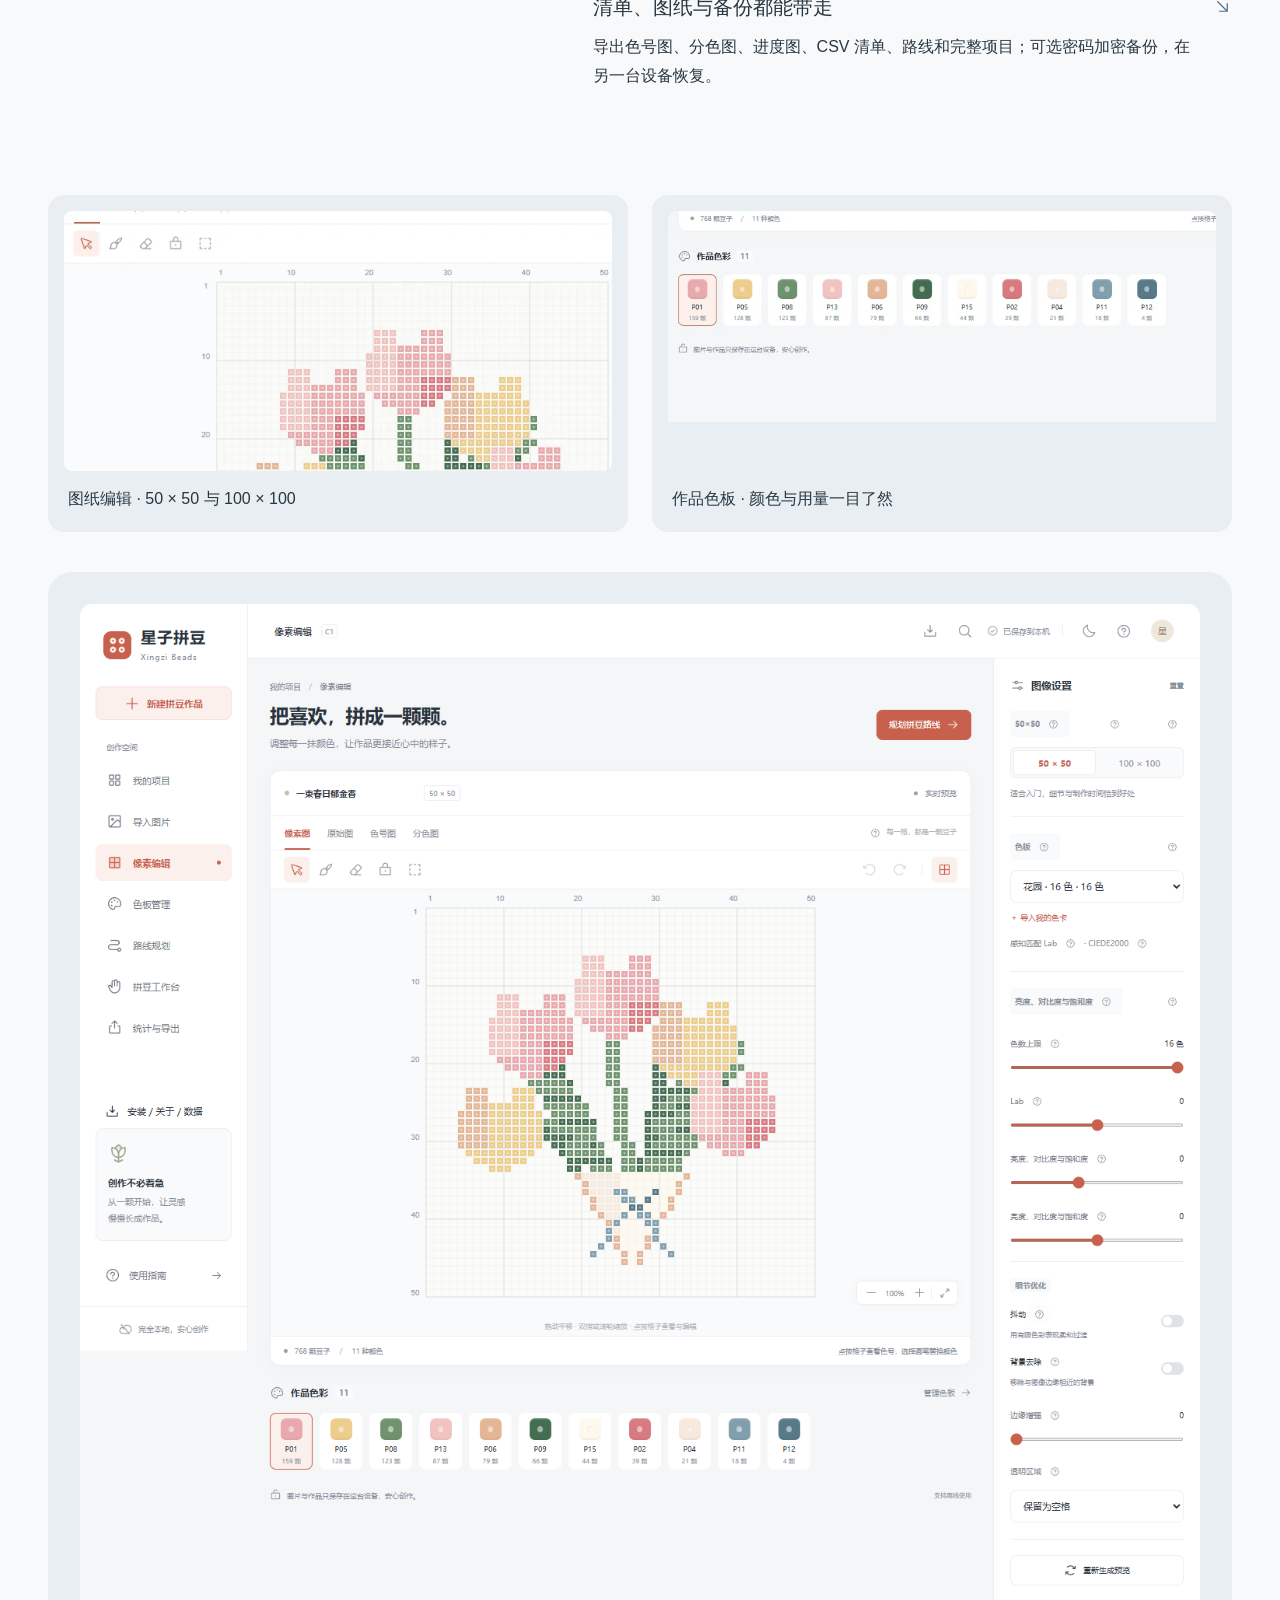
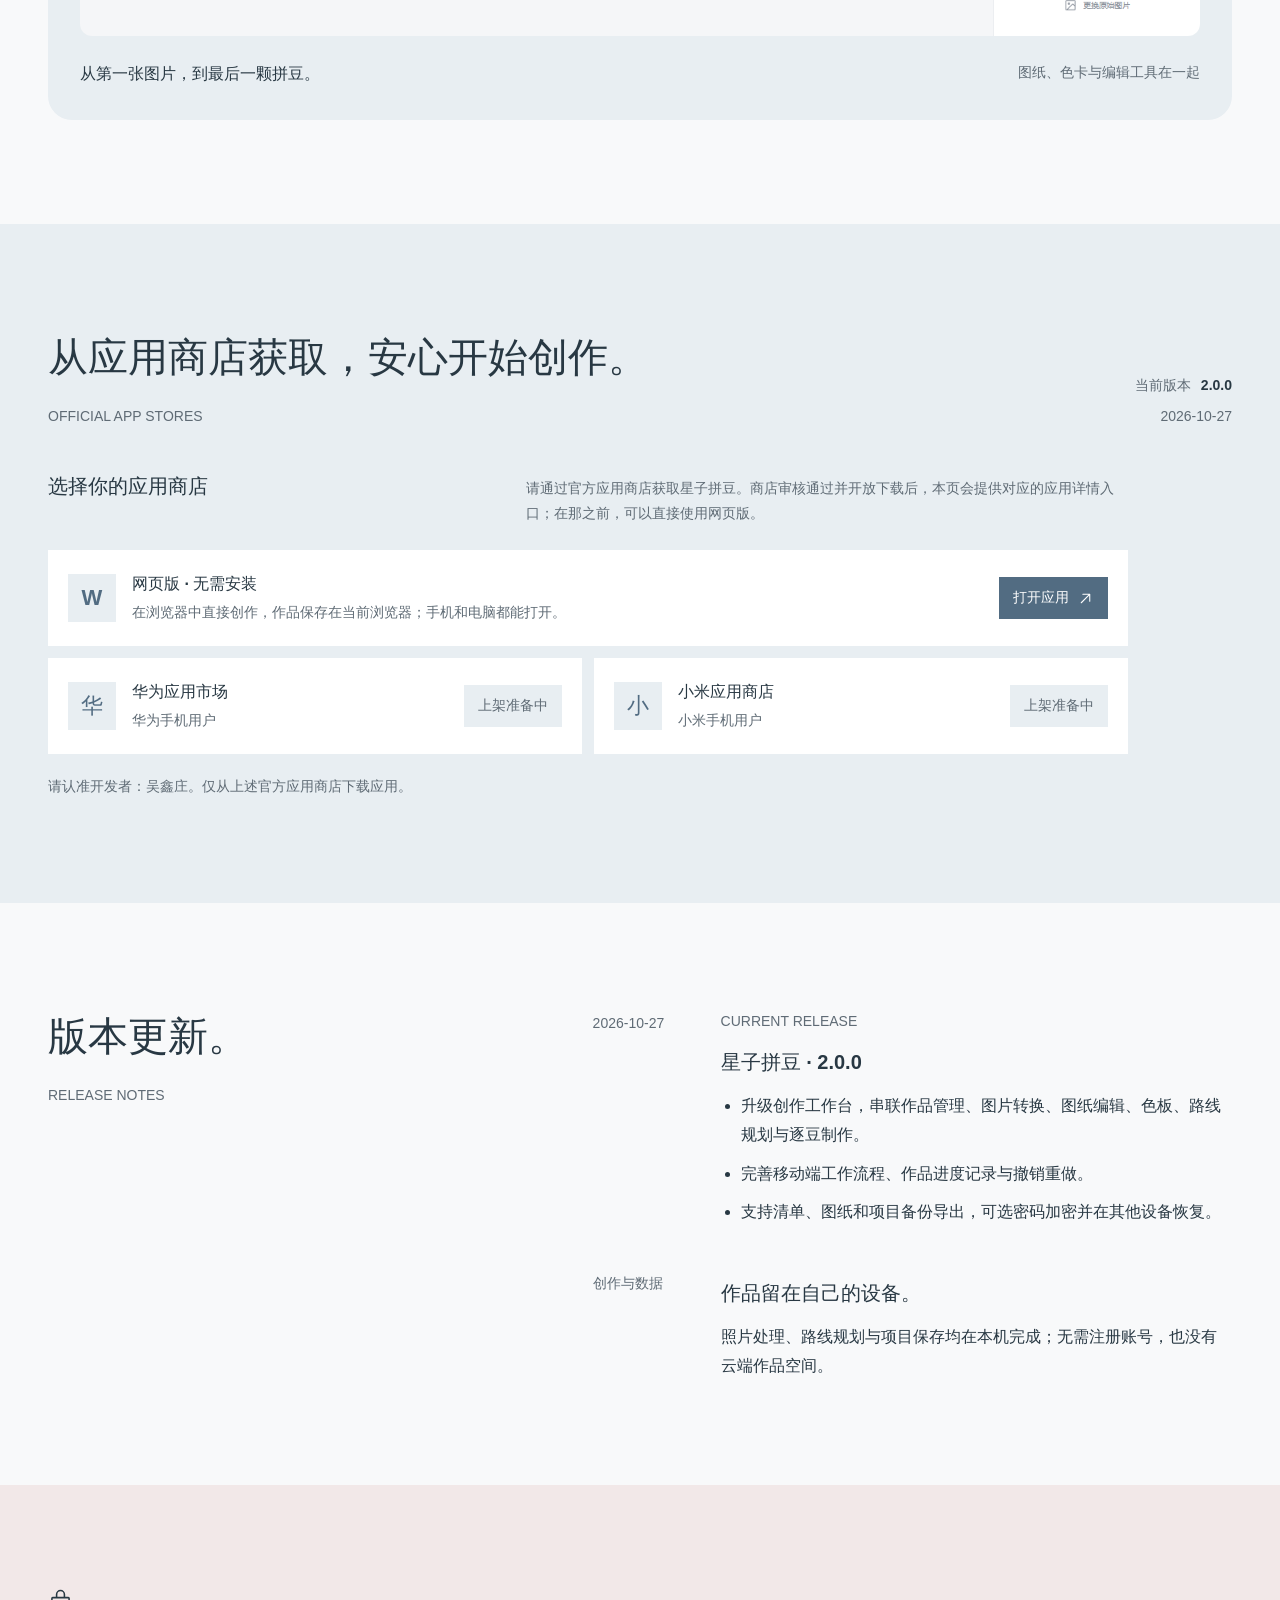
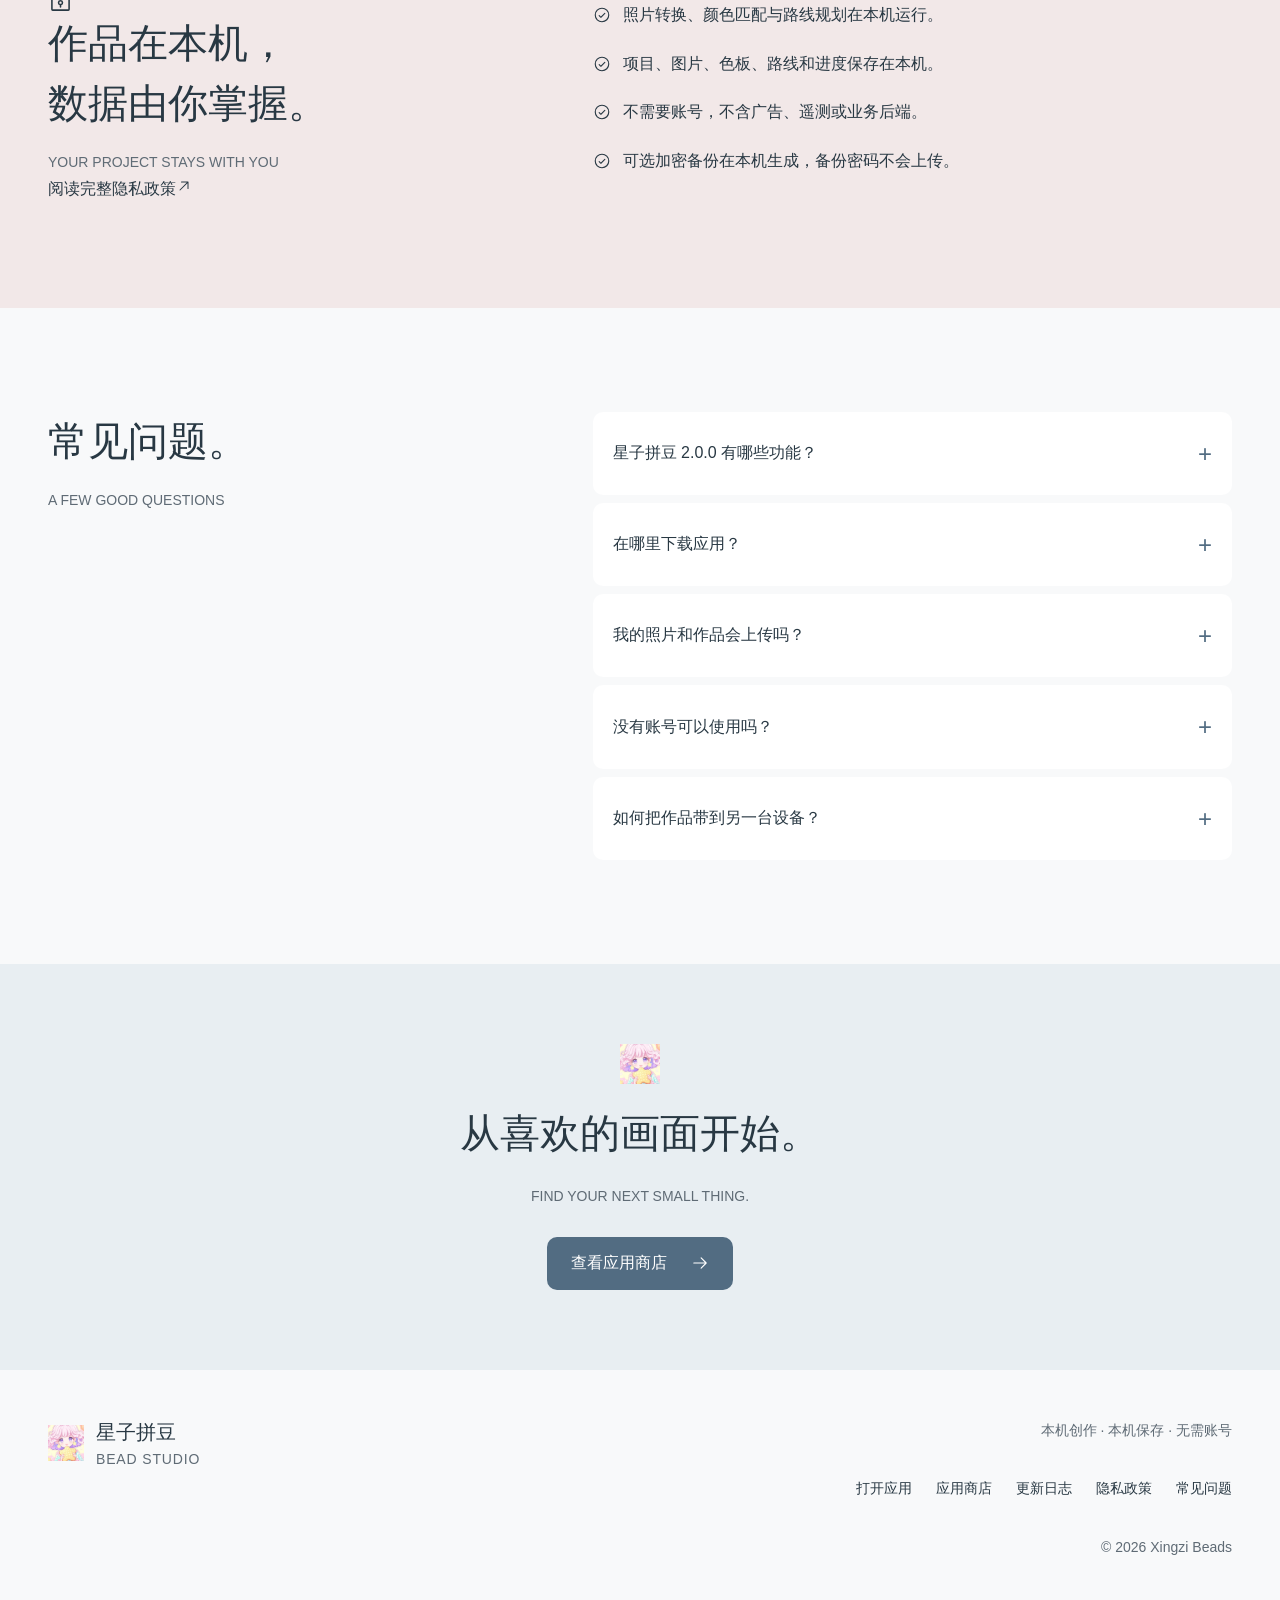
==== commit 743d3f25: "Publish Xingzi Beads web app and site" ====
--- a/index.html
+++ b/index.html
@@ -1,5 +1,5 @@
 <!doctype html>
-<html lang="zh-CN"><head><meta charset="UTF-8"/><meta name="viewport" content="width=device-width, initial-scale=1, viewport-fit=cover"/><meta name="theme-color" content="#f8f9fa"/><meta name="description" content="星子拼豆：把照片和图纸变成 50×50 或 100×100 拼豆作品。完全本地、跨设备使用、离线创作。"/><link rel="icon" href="./icon.svg"/><title>星子拼豆 · 把喜欢的画面，一颗颗拼成日常</title>  <script type="module" crossorigin src="./assets/index-ZM06fRWz.js"></script>
-  <link rel="stylesheet" crossorigin href="./assets/index-ByrGJYuO.css">
+<html lang="zh-CN"><head><meta charset="UTF-8"/><meta name="viewport" content="width=device-width, initial-scale=1, viewport-fit=cover"/><meta name="theme-color" content="#f8f9fa"/><meta name="description" content="星子拼豆：把照片和图纸变成 50×50 或 100×100 拼豆作品。完全本地、跨设备使用、离线创作。"/><link rel="icon" href="./icon.svg"/><title>星子拼豆 · 把喜欢的画面，一颗颗拼成日常</title>  <script type="module" crossorigin src="./assets/index-BBZjUtD1.js"></script>
+  <link rel="stylesheet" crossorigin href="./assets/index-CnXEbR_X.css">
 </head>
 <body><div id="site"></div></body></html>
--- a/assets/index-CnXEbR_X.css
+++ b/assets/index-CnXEbR_X.css
@@ -0,0 +1 @@
+:root{--paper: #f8f9fa;--surface: #fff;--ink: #283843;--muted: #5f6b75;--accent: #526c82;--accent-hover: #405a70;--on-accent: #fff;--tint: #e8eef2;--soft: #f2e8e8;--control-line: #7f8f9d;--focus: #405a70;--success: #3f6b59;--display: "Noto Serif SC", "Source Han Serif SC", "Songti SC", "STSong", "SimSun", serif;--body: "Noto Sans SC", "Source Han Sans SC", "PingFang SC", "Microsoft YaHei", sans-serif;--gutter: max(48px, calc((100% - 1200px)/2) );--ease: cubic-bezier(.2, .7, .2, 1);color-scheme:light;font-family:var(--body);color:var(--ink);background:var(--paper);font-size:16px;line-height:1.8;font-synthesis:none}[data-site-theme=dark]{--paper: #202b34;--surface: #293842;--ink: #f2f5f7;--muted: #bac7d1;--accent: #bed1df;--accent-hover: #d4e1e9;--on-accent: #202b34;--tint: #30414d;--soft: #463941;--control-line: #8da3b3;--focus: #bed1df;--success: #add5bf;color-scheme:dark}*{box-sizing:border-box}html{scroll-behavior:smooth;scroll-padding-top:24px}body{margin:0}button,a,select{-webkit-tap-highlight-color:transparent;touch-action:manipulation}button,select{font:inherit;color:inherit}button{border:0;cursor:pointer}a{color:inherit;text-decoration:none;text-underline-offset:5px}img{display:block;max-width:100%;height:auto}svg{flex-shrink:0}figure,h1,h2,h3,p{margin:0}h1,h2{font-family:var(--display);font-weight:500;text-wrap:balance}h3{font-size:20px;line-height:1.6;font-weight:600;text-wrap:pretty}p{text-wrap:pretty}:focus-visible{outline:3px solid var(--focus);outline-offset:5px}#main-content:focus-visible{outline:3px solid var(--focus);outline-offset:-3px}::selection{background:var(--tint);color:var(--ink)}.sr-only{position:absolute;width:1px;height:1px;padding:0;overflow:hidden;clip-path:inset(50%);white-space:nowrap}.skip-link{position:absolute;left:24px;top:-120px;z-index:100;padding:12px 20px;background:var(--surface)}.skip-link:focus{top:16px}.site-shell{width:100%}.site-nav{min-height:112px;padding:24px var(--gutter);display:flex;align-items:center;justify-content:space-between;gap:28px;position:relative;z-index:10}.site-brand{display:inline-flex;gap:12px;align-items:center;flex-shrink:0}.site-brand img{width:36px;height:36px}.site-brand>span{font-size:20px;line-height:1.4;font-weight:600}.site-brand small{display:block;margin-top:4px;color:var(--muted);font-size:14px;font-weight:400;letter-spacing:.06em}.site-nav nav{display:flex;align-items:center;gap:22px}.site-nav nav a,.site-footer nav a{display:inline-flex;align-items:center;min-height:44px;font-size:14px}.site-nav nav a:hover,.site-footer nav a:hover{color:var(--accent);text-decoration:underline}.nav-actions{display:flex;align-items:center;gap:16px}.theme-button,.menu-button{display:grid;place-items:center;width:44px;height:44px;background:transparent;border-radius:10px}.theme-button:hover,.menu-button:hover{background:var(--tint)}.nav-open{display:flex;gap:8px;align-items:center;min-height:44px;white-space:nowrap;font-size:14px}.nav-open:hover{text-decoration:underline}.menu-button{display:none}.hero{display:grid;grid-template-columns:1fr 1fr;align-items:center;gap:64px;padding:48px var(--gutter) 64px}.hero h1{font-size:clamp(54px,4.6vw,66px);line-height:1.4;letter-spacing:0;white-space:nowrap}.hero-copy>p{font-size:18px;line-height:1.9;margin-top:20px}.hero-copy .product-intro{margin-top:20px;font-size:18px;font-weight:600}.hero-copy .product-intro+p{margin-top:8px}.hero-actions{display:flex;flex-wrap:wrap;gap:12px;margin-top:30px}.button-primary,.button-secondary,.button-light{display:inline-flex;justify-content:center;align-items:center;gap:24px;padding:12px 24px;min-height:52px;border-radius:10px;font-size:16px;font-weight:500;transition:background .18s var(--ease),transform .18s var(--ease)}.button-primary,.download-button{background:var(--accent);color:var(--on-accent)}.button-primary:hover,.download-button:hover{background:var(--accent-hover)}.button-secondary{background:var(--tint)}.button-secondary:hover{background:var(--surface)}.button-primary:active,.button-secondary:active,.button-light:active,.download-button:active{transform:translateY(1px)}.hero-facts{display:flex;align-items:center;flex-wrap:wrap;gap:8px 18px;margin-top:26px;color:var(--muted);font-size:14px}.hero-facts>span{display:inline-flex;align-items:center;gap:6px}.hero-copy .edition{font-size:14px;color:var(--muted);margin-top:14px}.hero-visual{padding:24px 24px 20px;background:var(--tint);border-radius:24px;min-width:0}.hero-visual>img{width:100%;aspect-ratio:1;object-fit:cover;border-radius:12px}.hero-visual figcaption{display:flex;justify-content:space-between;gap:12px;padding-top:18px;font-size:14px}.hero-visual figcaption b{font-weight:400;margin-inline:4px}.visual-side-note{margin-top:8px;color:var(--muted);font-size:14px}.capability-band{display:flex;align-items:center;justify-content:space-between;gap:20px;padding:32px var(--gutter) 40px;font-size:18px}.capability-band i{font-style:normal;color:var(--muted)}.capability-band strong{font-weight:500}.section{padding:104px var(--gutter)}.section h2{font-size:40px;line-height:1.5}.section-title>p:not(.section-caption),.deploy-section>div>p{margin-top:22px;max-width:31em}.section .section-caption{color:var(--muted);font-size:14px;margin-top:16px}.features{display:grid;grid-template-columns:.85fr 1.15fr;gap:72px;align-items:start}.feature-list{display:grid;gap:32px}.feature-list article{display:flex;gap:20px;align-items:start}.feature-list article>div{flex:1}.feature-list article>svg{margin-top:6px;color:var(--accent)}.feature-list p{margin-top:10px;font-size:16px}.studio-details{display:grid;grid-template-columns:1fr 1fr;gap:24px;margin:0 var(--gutter) 40px}.studio-details figure{min-width:0;background:var(--tint);border-radius:16px;padding:16px}.studio-details img{width:100%;height:260px;object-fit:cover;object-position:top center;border-radius:8px}.studio-details figure:nth-child(2) img{object-fit:contain}.studio-details figcaption{padding:14px 4px 2px}.studio-overview{margin:0 var(--gutter) 104px;background:var(--tint);padding:32px;border-radius:24px}.studio-overview>img{width:100%;aspect-ratio:1440 / 1327;border-radius:12px}.studio-overview figcaption{display:flex;justify-content:space-between;flex-wrap:wrap;gap:8px 24px;padding-top:24px}.studio-overview figcaption>span:last-child{font-size:14px;color:var(--muted)}.download-section{background:var(--tint)}.download-heading{display:flex;justify-content:space-between;align-items:end;gap:32px;margin-bottom:40px}.release-badge{display:flex;flex-wrap:wrap;align-items:center;justify-content:end;gap:6px 10px;font-size:14px;color:var(--muted);font-variant-numeric:tabular-nums}.release-badge strong{color:var(--ink);font-weight:600}.release-badge>span{flex-basis:100%;text-align:right}.store-panel{max-width:1080px}.store-intro{display:flex;justify-content:space-between;align-items:baseline;gap:24px;margin-bottom:24px}.store-intro h3{font-size:20px;font-weight:600}.store-intro p{max-width:43em;font-size:14px;color:var(--muted)}.store-grid{display:grid;grid-template-columns:repeat(2,minmax(0,1fr));gap:12px}.store-card{display:grid;grid-template-columns:48px minmax(0,1fr) auto;align-items:center;gap:16px;min-height:96px;padding:18px 20px;background:var(--surface)}.store-mark{display:grid;place-items:center;width:48px;height:48px;background:var(--tint);color:var(--accent);font-size:22px;font-weight:600}.store-copy{min-width:0}.store-copy h3{font-size:16px;font-weight:600}.store-copy p{margin-top:4px;color:var(--muted);font-size:14px}.store-status,.store-action{display:inline-flex;justify-content:center;align-items:center;gap:8px;min-height:42px;padding:0 14px;white-space:nowrap;font-size:14px}.store-status{color:var(--muted);background:var(--tint)}.store-action{color:var(--on-accent);background:var(--accent)}.store-action:hover{background:var(--accent-hover)}.store-note{margin-top:20px;color:var(--muted);font-size:14px}.webapp-card{margin-bottom:12px;transition:background .18s var(--ease)}.webapp-card:hover{background:var(--paper)}.download-layout{display:grid;grid-template-columns:240px 1fr;gap:32px;align-items:start}.platform-list{display:grid;gap:8px}.platform-list>button,.pwa-option{padding:16px 20px;min-height:80px;border-radius:12px;display:flex;gap:16px;align-items:center;text-align:left;background:transparent;border-left:4px solid transparent}.platform-list>button:hover,.pwa-option:hover{background:var(--paper)}.platform-list>button.selected{background:var(--surface);border-left:4px solid var(--accent)}.platform-list>button>span,.pwa-option>span{flex:1;font-size:16px}.platform-list small{display:block;font-size:14px;margin-top:3px;color:var(--muted)}.package-panel{background:var(--surface);border-radius:20px;min-width:0;overflow-wrap:anywhere}.package-title{padding:32px 36px;display:flex;justify-content:space-between;align-items:start;gap:24px}.package-title>div{display:flex;align-items:center;gap:16px}.package-title h3{font-size:28px;font-weight:500}.package-title p{font-size:14px;color:var(--muted);margin-top:6px}.package-title label{display:flex;flex-direction:column;gap:8px;font-size:14px;flex-shrink:0}.package-title select{max-width:200px;min-height:44px;padding:8px 30px 8px 12px;border:1px solid var(--control-line);border-radius:8px;background:var(--surface);font-size:14px}.package-download{padding:0 36px 24px}.download-button{display:flex;gap:16px;align-items:center;padding:16px 24px;border-radius:10px;min-height:76px;max-width:360px;transition:background .18s,transform .18s}.download-button>span{flex:1;font-weight:500}.download-button small{display:block;margin-top:2px;font-size:14px;font-weight:400}.file-meta{display:flex;flex-direction:column;gap:4px;font-size:14px;color:var(--muted);margin-top:18px}.checksum{margin-top:24px;font-size:14px;color:var(--muted)}.checksum>div{display:flex;align-items:start;gap:10px}.checksum>div>svg{margin-top:12px;color:var(--success)}.checksum code{min-width:0;flex:1;font-size:14px;font-family:Consolas,monospace;overflow-wrap:anywhere;word-break:break-all;line-height:1.8;-webkit-user-select:all;user-select:all;padding-top:8px}.checksum button{display:grid;place-items:center;background:var(--tint);width:44px;height:44px;flex:none;border-radius:8px}.checksum>span{display:block;margin-top:6px}.other-downloads{display:grid;gap:10px;margin-top:28px;padding-top:20px}.other-downloads>strong{font-size:14px;font-weight:600;color:var(--ink)}.other-downloads>a{display:flex;align-items:start;gap:10px;min-height:44px;padding:10px 12px;border-radius:8px;background:var(--paper);color:var(--ink);font-size:14px;line-height:1.65;overflow-wrap:anywhere}.other-downloads>a:hover{background:var(--tint);text-decoration:underline}.other-downloads>a>svg{margin-top:3px;color:var(--accent)}.platform-instruction{display:flex;align-items:start;gap:12px;padding:0 36px 32px;font-size:14px;color:var(--muted)}.platform-instruction svg{margin-top:5px}.package-footer{display:flex;justify-content:space-between;flex-wrap:wrap;gap:8px 24px;padding:20px 36px;font-size:14px;color:var(--muted);background:var(--paper);border-radius:0 0 20px 20px}.platform-empty{padding:8px 36px 36px;min-height:330px;display:flex;flex-direction:column;align-items:start;justify-content:center;gap:20px}.platform-empty h3{font-family:var(--display);font-size:32px;font-weight:500}.platform-empty p{max-width:36em;font-size:16px}.platform-empty .coming{font-size:14px;color:var(--muted)}.store-links{display:flex;flex-wrap:wrap;gap:16px}.store-links:empty{display:none}.store-links a{min-height:44px;display:inline-flex;align-items:center;gap:10px;text-decoration:underline}.site-status{margin-top:24px;padding:12px 16px;border-left:3px solid var(--accent);background:var(--surface);color:var(--ink);overflow-wrap:anywhere}.release-section,.requirements-section,.faq-section,.deploy-section{display:grid;grid-template-columns:.85fr 1.15fr;gap:72px}.timeline{display:grid;gap:40px}.timeline article{display:grid;grid-template-columns:104px 1fr;gap:24px}.timeline time{font-size:14px;color:var(--muted);font-variant-numeric:tabular-nums;padding-top:4px}.timeline article>div>span{font-size:14px;color:var(--muted)}.timeline h3{margin:10px 0 14px}.timeline ul{margin:0;padding-left:20px}.timeline li+li{margin-top:10px}.requirements-section{background:var(--surface)}.requirements-table{width:100%;border-collapse:separate;border-spacing:0 8px;font-size:16px}.requirements-table caption{font-size:20px;font-weight:600;text-align:left;margin-bottom:16px}.requirements-table th,.requirements-table td{padding:14px 16px;text-align:left;vertical-align:top}.requirements-table thead th{font-size:14px;color:var(--muted);font-weight:400}.requirements-table tbody tr:nth-child(odd){background:var(--paper)}.requirements-table tbody th{width:40%;font-weight:500}.requirements-table th>span{display:flex;gap:12px;align-items:center}.requirements-table svg{width:22px}.install-intro{display:grid;grid-template-columns:1fr 1fr;column-gap:72px;align-items:center}.install-intro .section-caption{grid-column:1}.install-intro>p:not(.section-caption){grid-column:2;grid-row:1/3}.install-grid{display:grid;grid-template-columns:1fr 1fr;gap:40px 72px;margin-top:48px}.install-grid strong{color:var(--accent);font-size:14px;font-weight:500}.install-grid h3{margin:12px 0;font-size:20px}.privacy-section{display:grid;grid-template-columns:.85fr 1.15fr;gap:72px;background:var(--soft);align-items:start}.privacy-emblem{display:flex;gap:14px;align-items:center;color:var(--ink)}.privacy-emblem span{font-size:14px}.privacy-points{display:grid;gap:20px;margin-top:0;padding-top:12px}.privacy-points article{display:flex;align-items:start;gap:12px}.privacy-points svg{margin-top:5px}.faq-list{display:grid;gap:8px}.faq-list article{padding:0 20px;background:var(--surface);border-radius:10px}.faq-list button{display:flex;justify-content:space-between;align-items:center;gap:20px;width:100%;padding:20px 0;min-height:64px;text-align:left;background:transparent;font-size:16px}.faq-list button>span:last-child{font-size:24px;color:var(--accent)}.faq-list button:hover{color:var(--accent)}.faq-list p{padding-bottom:24px}.deploy-section{background:var(--surface)}.deploy-steps{min-width:0}.deploy-steps>ol{margin:0;padding-left:28px}.deploy-steps li{padding-left:8px;margin-bottom:24px}.deploy-steps li::marker{color:var(--muted);font-variant-numeric:tabular-nums}.command{display:flex;background:var(--tint);align-items:center;border-radius:8px;margin-top:10px;padding-right:8px}.command pre{flex:1;min-width:0;margin:0!important}.command button{display:grid;place-items:center;width:44px;height:44px;border-radius:8px;background:transparent;flex:none}.command button:hover{background:var(--surface)}.deploy-steps strong{font-weight:500}.deploy-steps pre{margin:10px 0 0;padding:16px 20px;background:var(--tint);font-size:14px;font-family:Consolas,monospace;border-radius:8px;overflow:auto}.deploy-steps>p{margin-top:28px;font-size:14px;color:var(--muted)}.deploy-steps>a{display:inline-flex;align-items:center;gap:12px;min-height:44px;margin-top:16px;text-decoration:underline}.closing-cta{padding:80px var(--gutter);background:var(--tint);display:flex;flex-direction:column;align-items:center;text-align:center}.closing-cta img{width:40px;height:40px}.closing-cta>p{font-size:14px;color:var(--muted);margin-top:20px}.closing-cta h2{font-size:40px;line-height:1.5;margin:20px 0 0}.closing-cta .button-light{margin-top:28px}.button-light{background:var(--accent);color:var(--on-accent)}.button-light:hover{background:var(--accent-hover)}.site-footer{display:grid;grid-template-columns:1fr 1.5fr;gap:24px 48px;padding:48px var(--gutter)}.site-footer .site-brand{grid-row:1/3;align-self:start}.site-footer>p{font-size:14px;text-align:right;color:var(--muted)}.site-footer nav{display:flex;justify-content:flex-end;flex-wrap:wrap;gap:4px 24px}.site-footer>small{grid-column:1/-1;text-align:right;font-size:14px;color:var(--muted)}.mobile-break{display:none}@keyframes page-arrive{0%{opacity:.65;transform:translateY(12px)}to{opacity:1;transform:translateY(0)}}.hero-copy,.hero-visual{animation:page-arrive .6s var(--ease) both}.hero-visual{animation-delay:.08s}.arrived{animation:page-arrive .6s var(--ease) both}@media(max-width:1199px){:root{--gutter: 32px}.site-nav{min-height:96px}.site-nav nav{display:none;position:absolute;top:100%;left:32px;right:32px;padding:20px;background:var(--surface);border-radius:12px;box-shadow:0 16px 32px #00000015;gap:12px 24px;flex-wrap:wrap}.site-nav nav.menu-open{display:flex}.site-nav nav a{padding:4px 10px}.menu-button{display:grid}.hero{gap:32px;padding-top:32px}.hero h1{font-size:36px}.hero-copy>p{font-size:16px}.hero-actions{gap:8px}.button-primary,.button-secondary{padding:12px 18px;gap:16px}.hero-visual{padding:20px}.hero-visual figcaption{flex-wrap:wrap;gap:4px}.hero-facts{gap:6px 12px}.section{padding-block:80px}.features,.release-section,.requirements-section,.privacy-section,.faq-section,.deploy-section{gap:40px;grid-template-columns:.85fr 1.15fr}.section h2{font-size:30px}.download-layout{grid-template-columns:200px 1fr;gap:24px}.package-title{flex-wrap:wrap}.package-title label{width:100%;flex-direction:row;justify-content:space-between;align-items:center}.package-title,.package-download,.platform-empty,.package-footer{padding-inline:28px}.platform-list>button,.pwa-option{padding:16px;gap:12px}.platform-list small{font-size:14px}.timeline article{display:flex;flex-direction:column;gap:8px}.install-intro,.install-grid{column-gap:40px}.studio-overview{margin-bottom:80px;padding:24px}.studio-details{gap:16px}.studio-details img{height:220px}}@media(max-width:767px){:root{--gutter: 20px}.site-nav{min-height:88px;padding-block:18px;gap:12px}.site-brand{gap:10px}.site-brand>span{font-size:18px}.site-brand small{font-size:14px}.site-brand img{width:32px;height:32px}.nav-actions{gap:8px}.nav-open{display:none}.site-nav nav{left:20px;right:20px}.site-nav nav a{font-size:16px;min-width:96px}.hero{grid-template-columns:1fr;gap:32px;padding-top:32px;padding-bottom:32px}.hero h1{font-size:32px;line-height:1.5}.hero-copy .product-intro{margin-top:20px;font-size:18px}.hero-copy>p{font-size:16px;line-height:1.9}.hero-actions{gap:12px;margin-top:24px}.button-primary,.button-secondary,.button-light{padding:12px 18px;gap:14px;font-size:16px}.hero-facts{gap:8px 14px;margin-top:24px;font-size:14px}.hero-copy .edition{font-size:14px}.hero-visual{padding:20px;border-radius:20px}.hero-visual figcaption{font-size:14px;justify-content:space-between}.visual-side-note{font-size:14px}.desktop-break{display:none}.capability-band{display:grid;grid-template-columns:1fr 18px 1fr;font-size:16px;gap:12px;padding-block:24px 32px}.capability-band>i:nth-of-type(2){display:none}.section{padding-block:64px}.section h2{font-size:28px;line-height:1.5}.features,.release-section,.requirements-section,.privacy-section,.faq-section,.deploy-section{grid-template-columns:1fr;gap:32px}.feature-list{gap:28px}.feature-list h3{font-size:20px}.feature-list article{gap:12px}.studio-details{grid-template-columns:1fr;margin-bottom:32px}.studio-details figure{padding:12px}.studio-details img{height:240px}.studio-overview{padding:12px;border-radius:16px;margin-bottom:64px}.studio-overview figcaption{padding:16px 8px 8px}.download-heading{align-items:start;flex-direction:column;gap:20px;margin-bottom:28px}.release-badge{justify-content:start}.release-badge>span{flex-basis:auto}.store-intro{align-items:start;flex-direction:column;gap:8px}.store-grid{grid-template-columns:1fr}.store-card{grid-template-columns:44px minmax(0,1fr);gap:12px;padding:16px}.store-mark{width:44px;height:44px}.store-status,.store-action{grid-column:2;justify-self:start;min-height:38px}.store-note{line-height:1.8}.download-layout{grid-template-columns:1fr;gap:20px}.platform-list{grid-template-columns:repeat(3,1fr);gap:8px}.platform-list>button,.pwa-option{padding:14px 6px;gap:8px;flex-direction:column;text-align:center;min-height:92px}.platform-list>button>span,.pwa-option>span{flex:none;font-size:14px}.platform-list>button>svg:last-child:not(.platform-mark),.pwa-option>svg:last-child{display:none}.platform-list small{display:none}.platform-list>button,.pwa-option{border-left:0;border-bottom:4px solid transparent}.platform-list>button.selected{border-bottom:4px solid var(--accent)}.package-title{padding:24px;gap:20px}.package-title h3{font-size:24px}.package-title select{max-width:190px}.platform-empty{padding:8px 24px 28px;min-height:310px}.platform-empty h3{font-size:28px}.package-download{padding:0 24px 24px}.download-button{max-width:none}.platform-instruction{padding-inline:24px}.package-footer{padding:18px 24px;font-size:14px}.timeline{gap:32px}.timeline h3{font-size:20px}.requirements-table{font-size:14px}.requirements-table th,.requirements-table td{padding:12px 8px}.requirements-table tbody th{width:42%}.requirements-table th>span{gap:8px}.requirements-table svg{width:20px}.install-intro{display:block}.install-intro>p:not(.section-caption){margin-top:24px}.install-grid{grid-template-columns:1fr;gap:32px;margin-top:32px}.install-grid h3{font-size:20px}.privacy-section{gap:24px}.privacy-points{padding-top:0}.faq-section{gap:24px}.faq-list article{padding-inline:16px}.faq-list button{gap:12px}.deploy-steps>ol{padding-left:24px}.deploy-steps li{padding-left:4px}.privacy-emblem{margin-bottom:8px}.deploy-steps pre{font-size:14px;padding:14px}.deploy-steps>a{align-items:start}.closing-cta{padding-block:64px}.closing-cta h2{font-size:30px}.site-footer{display:flex;flex-direction:column;gap:20px;padding-block:40px}.site-footer>p,.site-footer>small{text-align:left}.site-footer nav{justify-content:start;gap:4px 24px}}@media(max-width:359px){:root{--gutter: 16px}.hero h1{font-size:29px}.hero-actions{gap:8px}.button-primary,.button-secondary{padding-inline:12px;gap:8px;font-size:15px}.package-title,.package-download,.platform-empty,.package-footer{padding-inline:20px}.package-title select{max-width:178px}}@media(prefers-reduced-motion:reduce){html{scroll-behavior:auto}*,*:before,*:after{animation:none!important;transition:none!important;scroll-behavior:auto!important}}
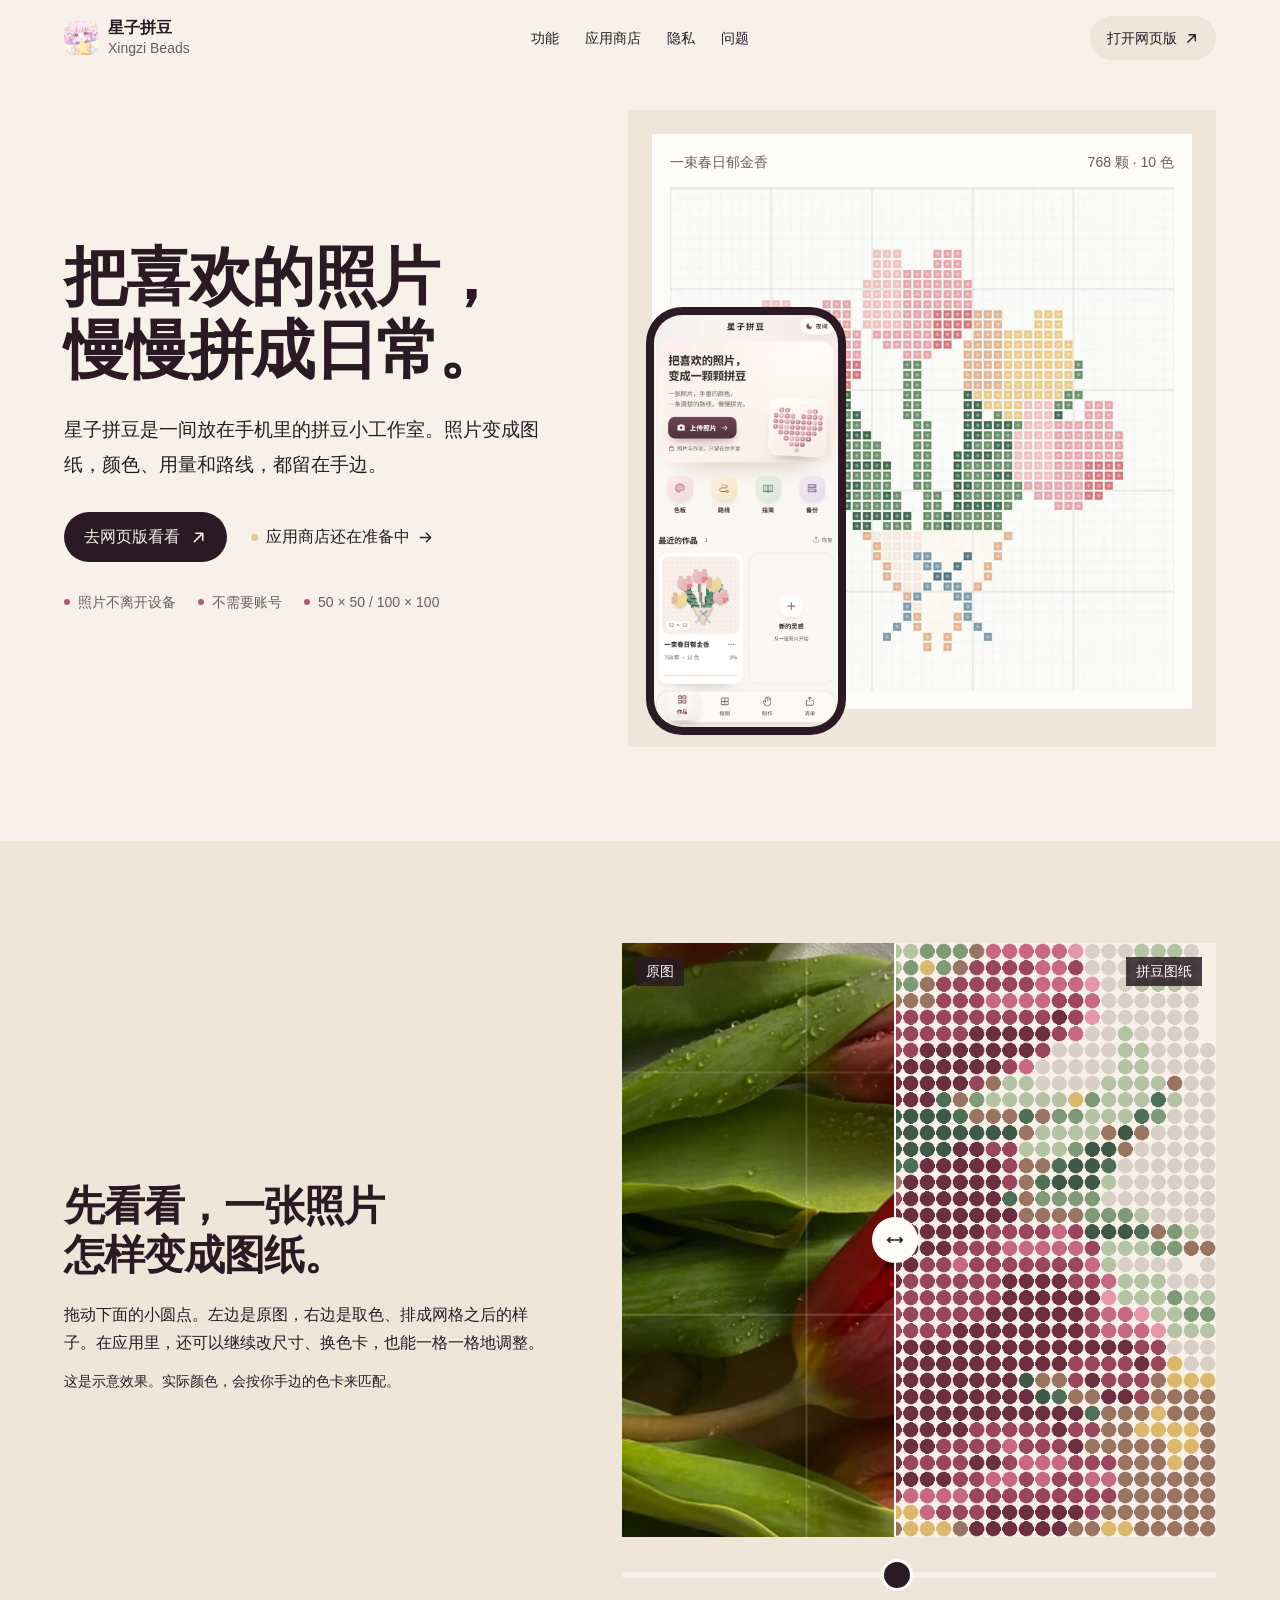
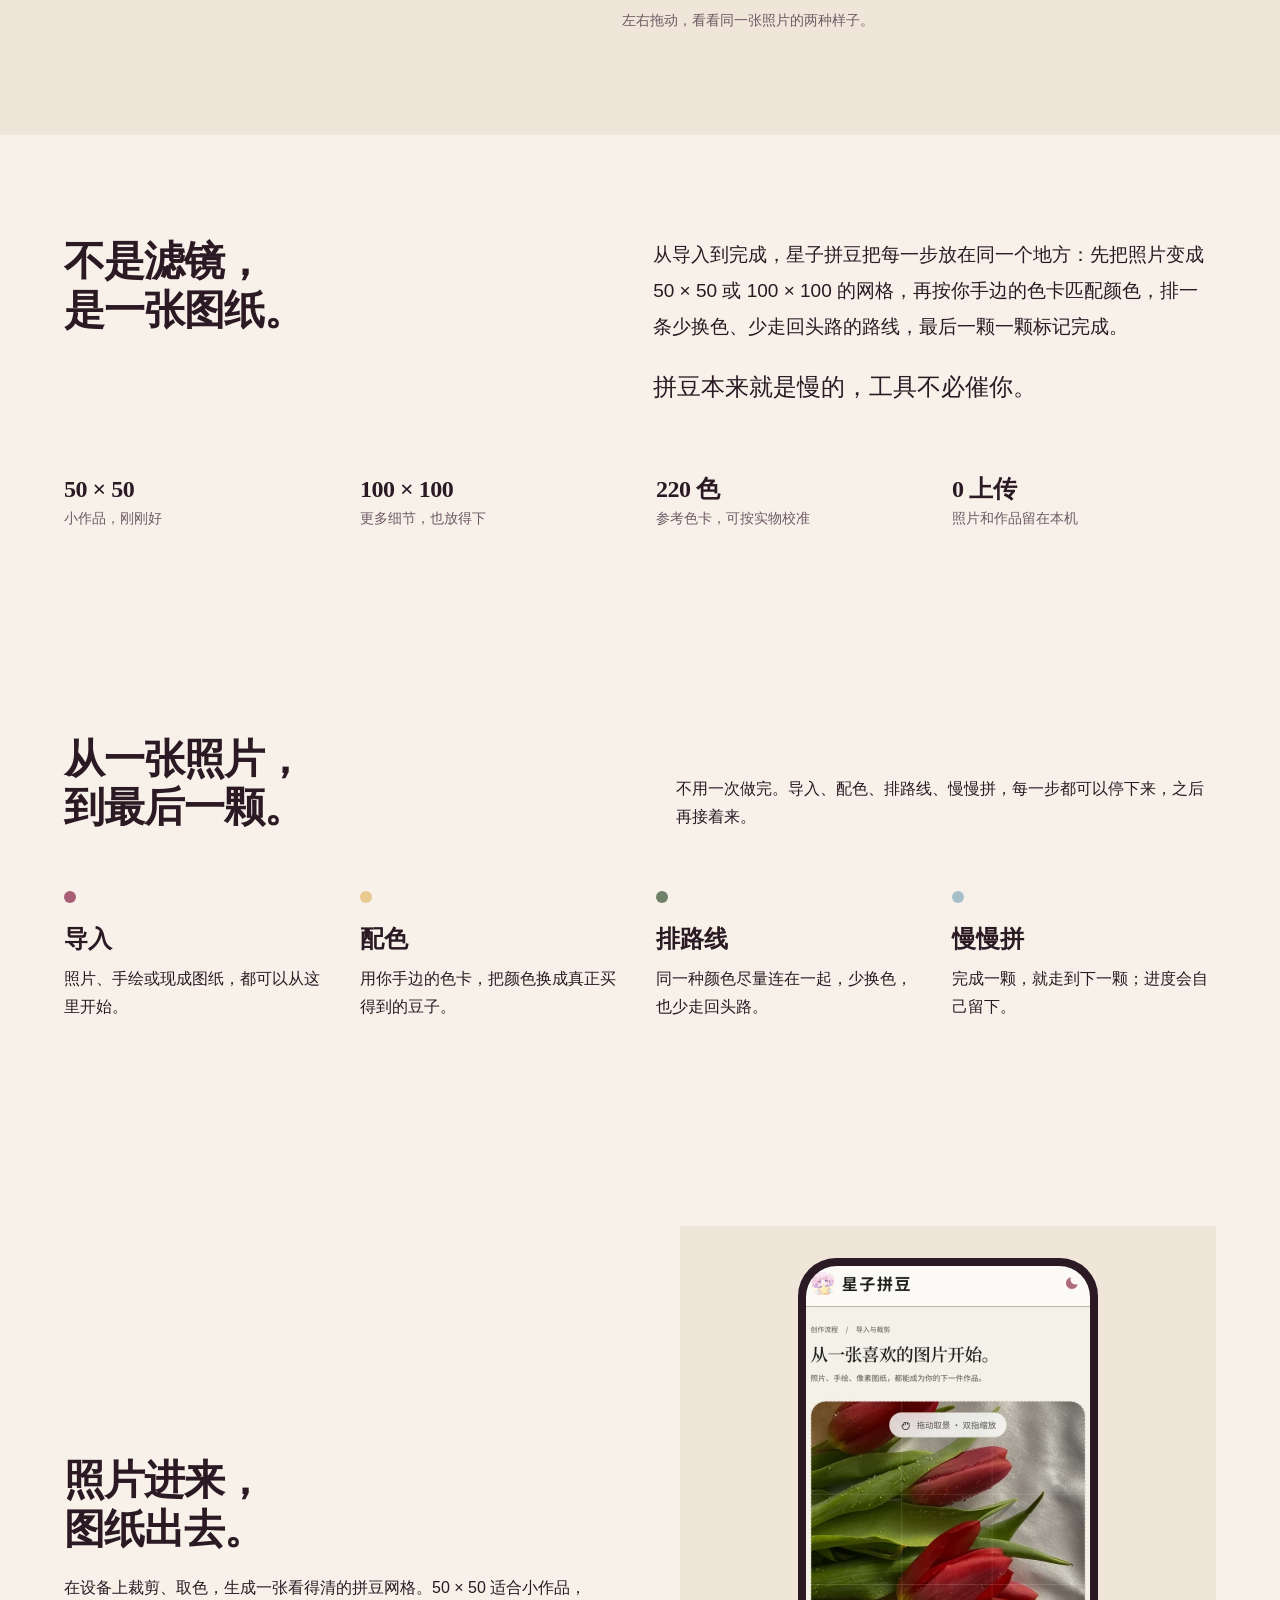
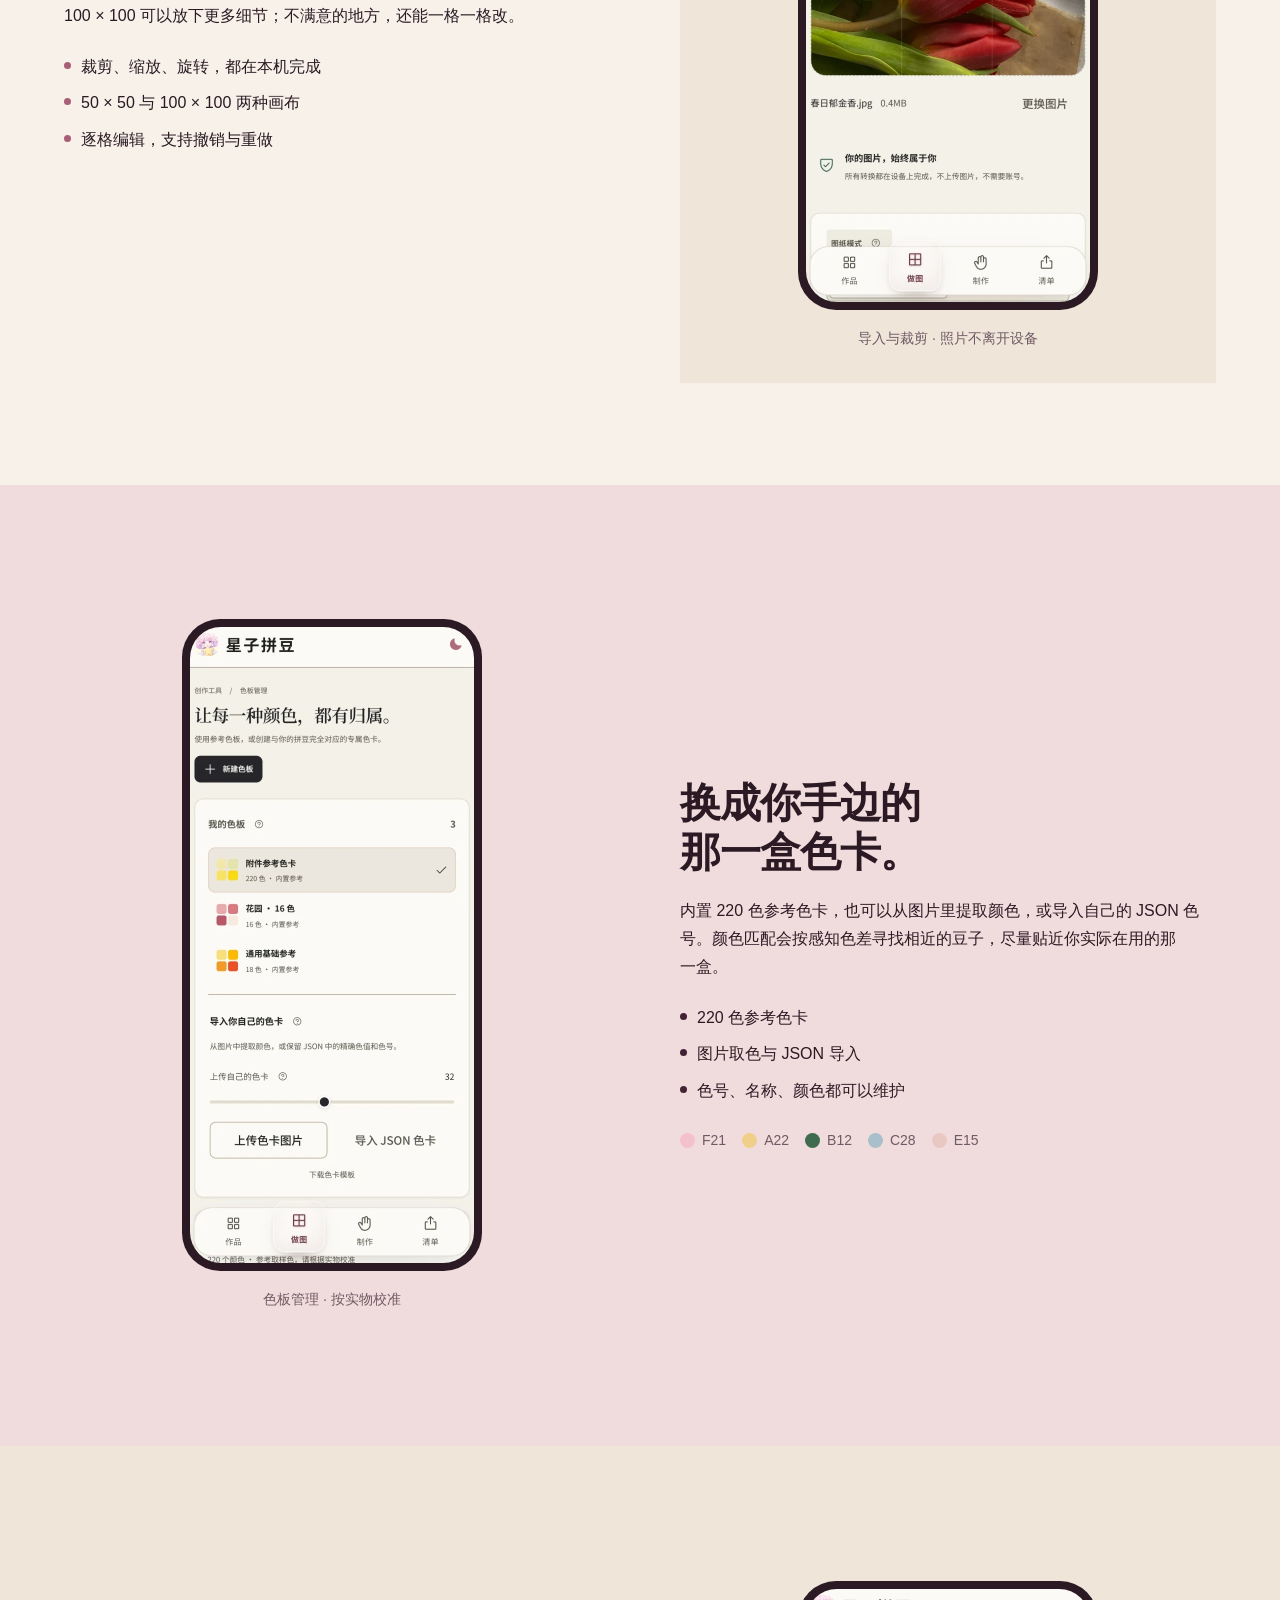
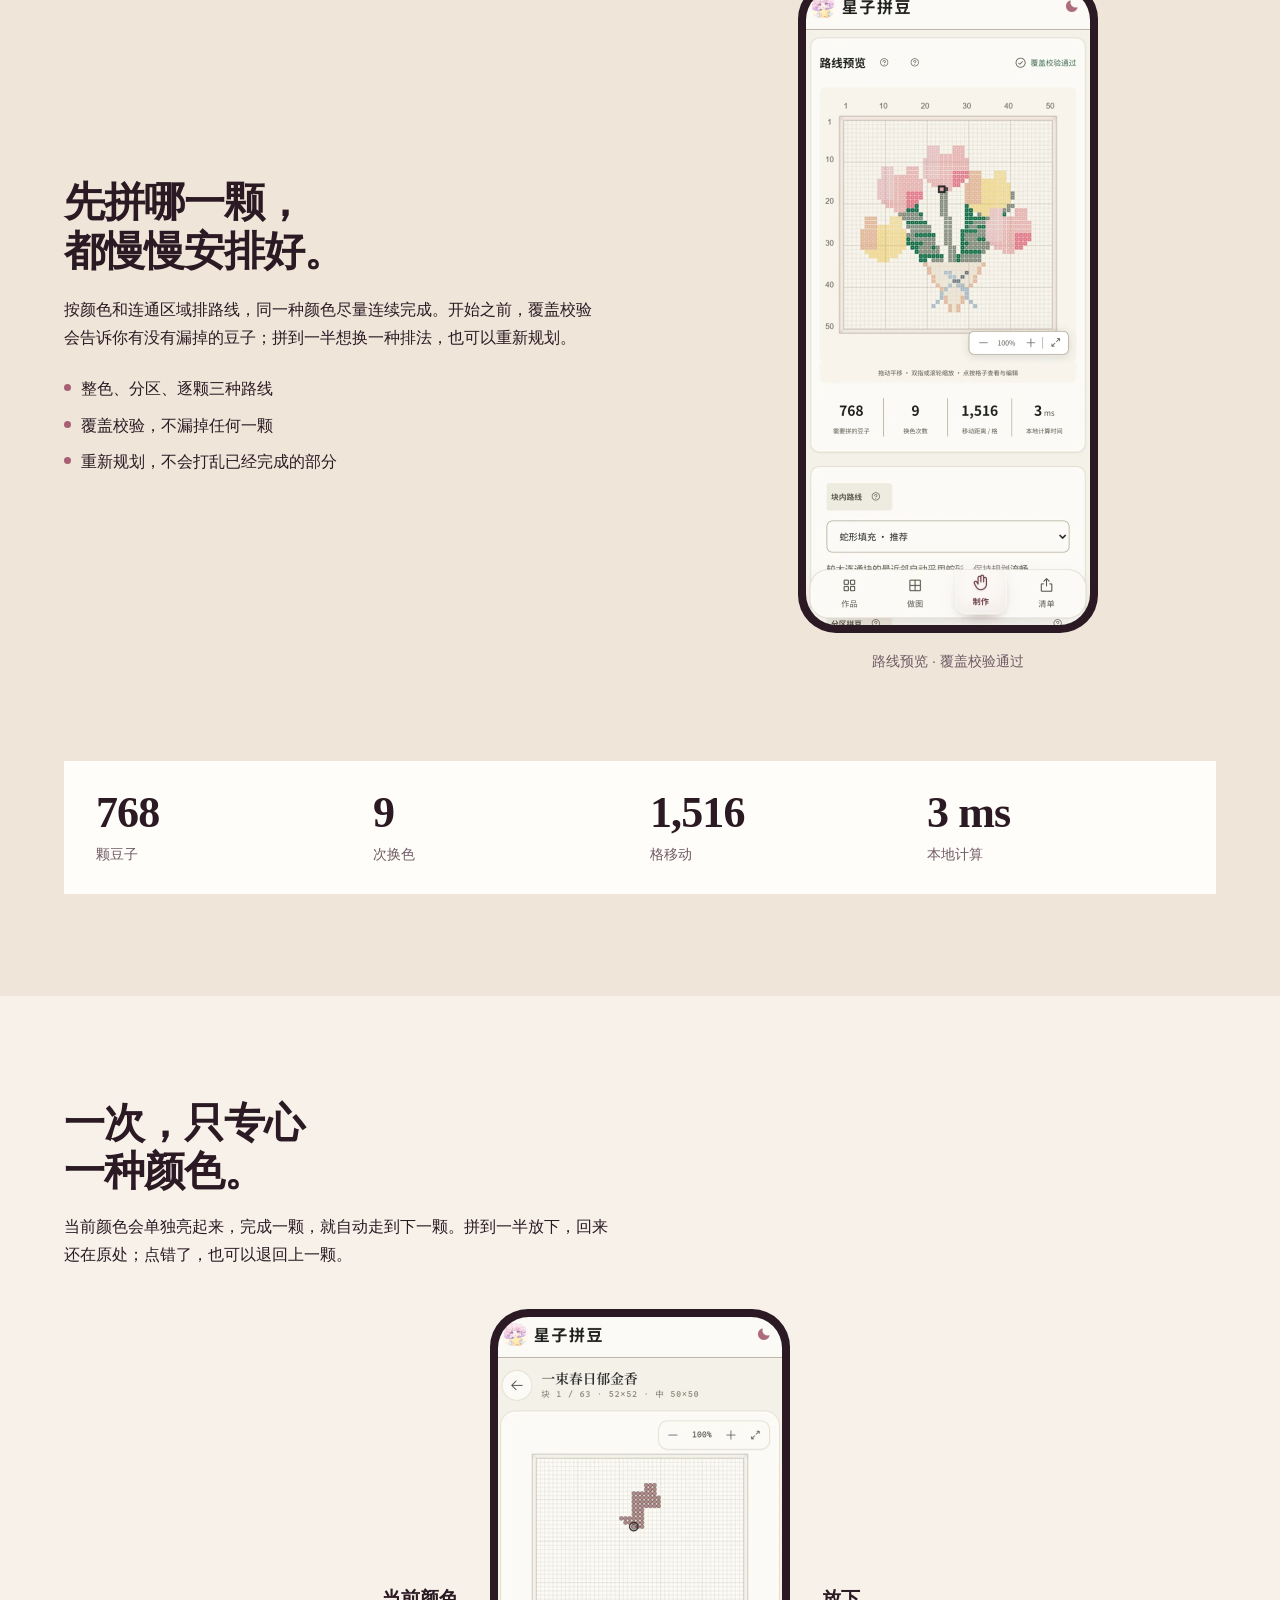
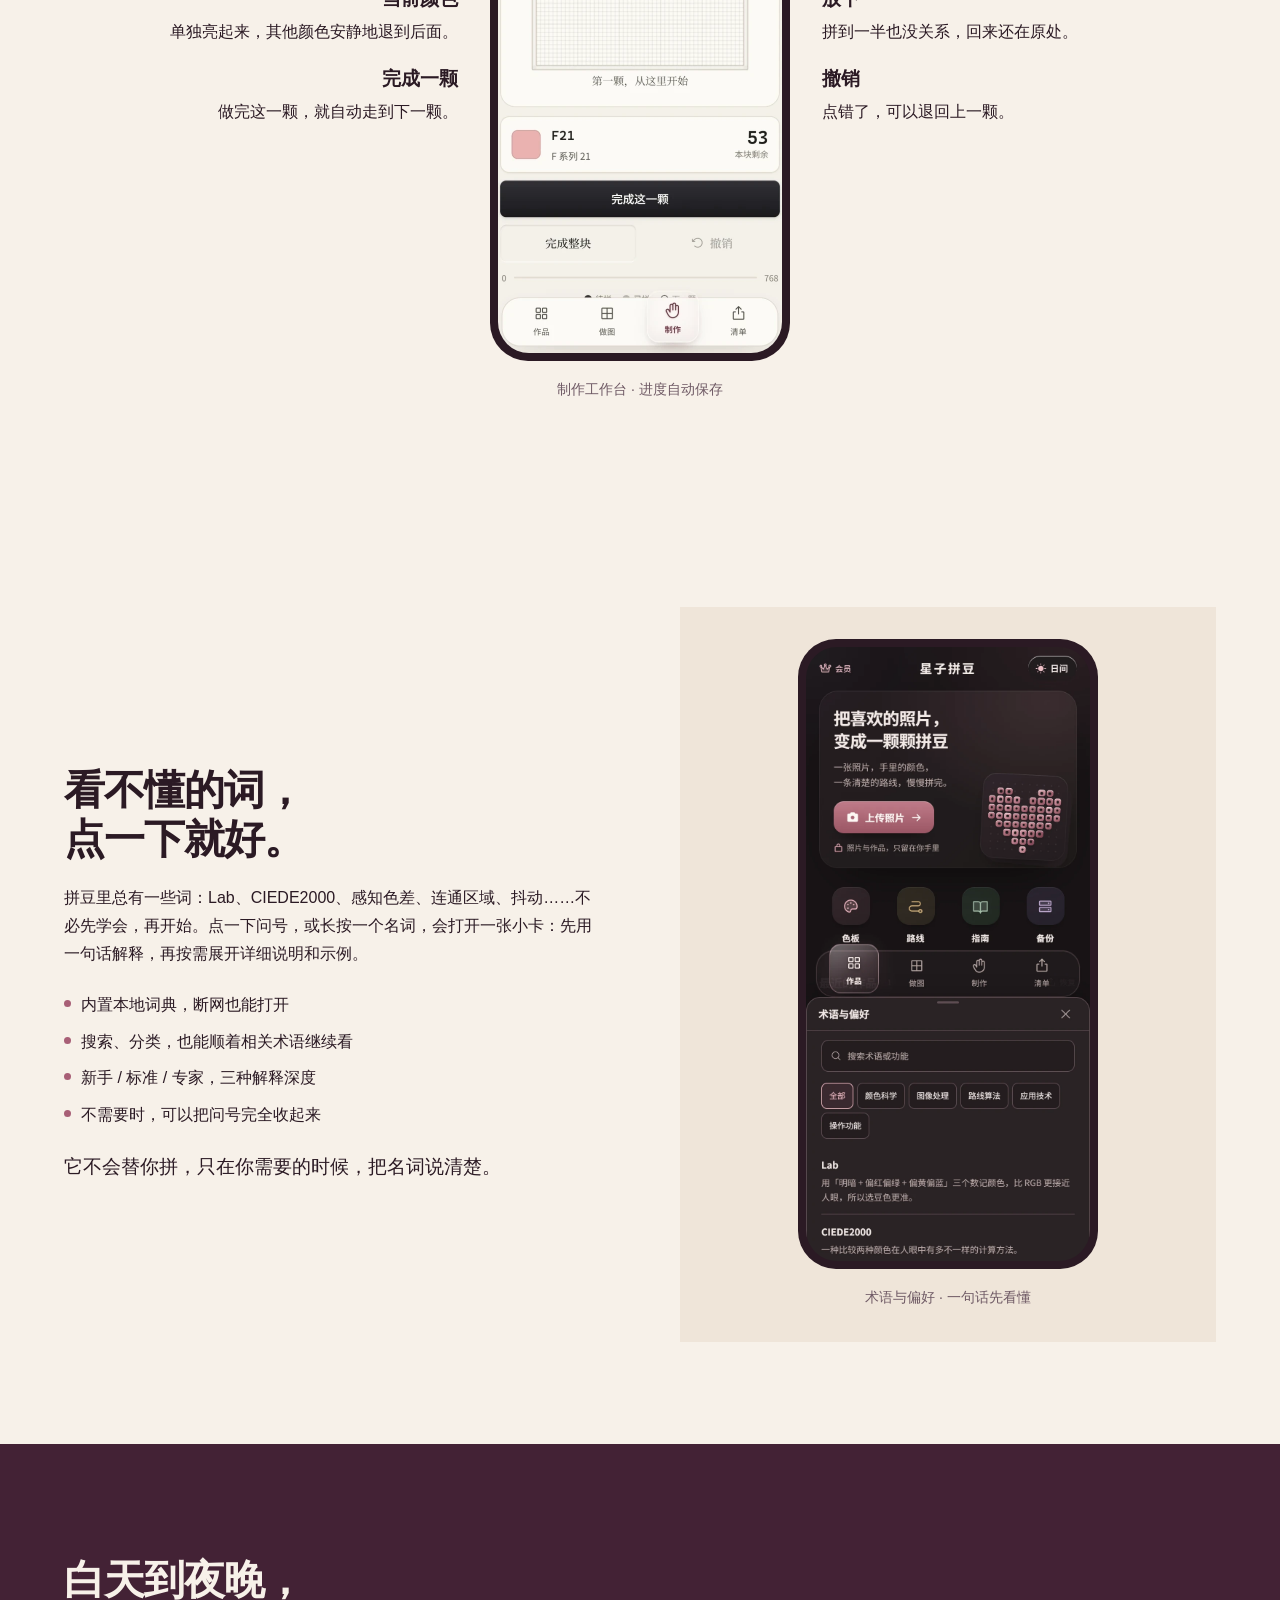
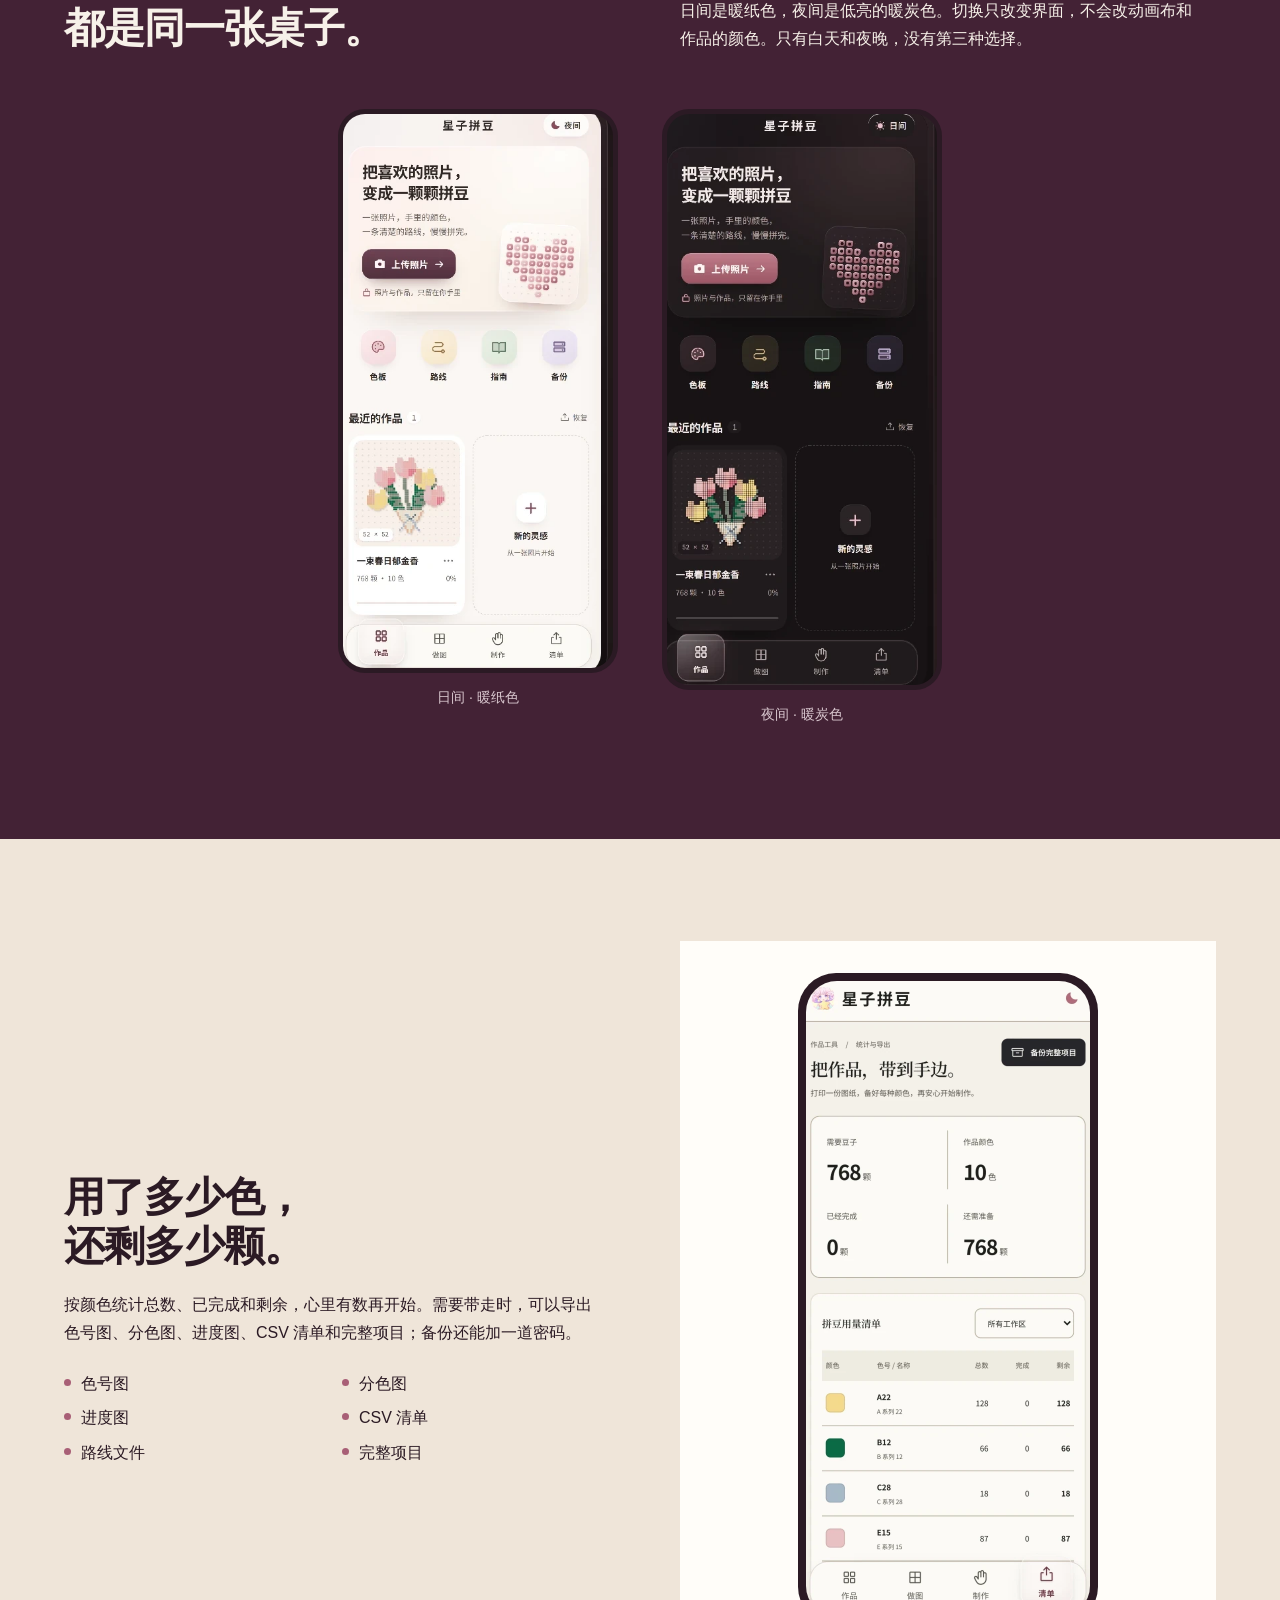
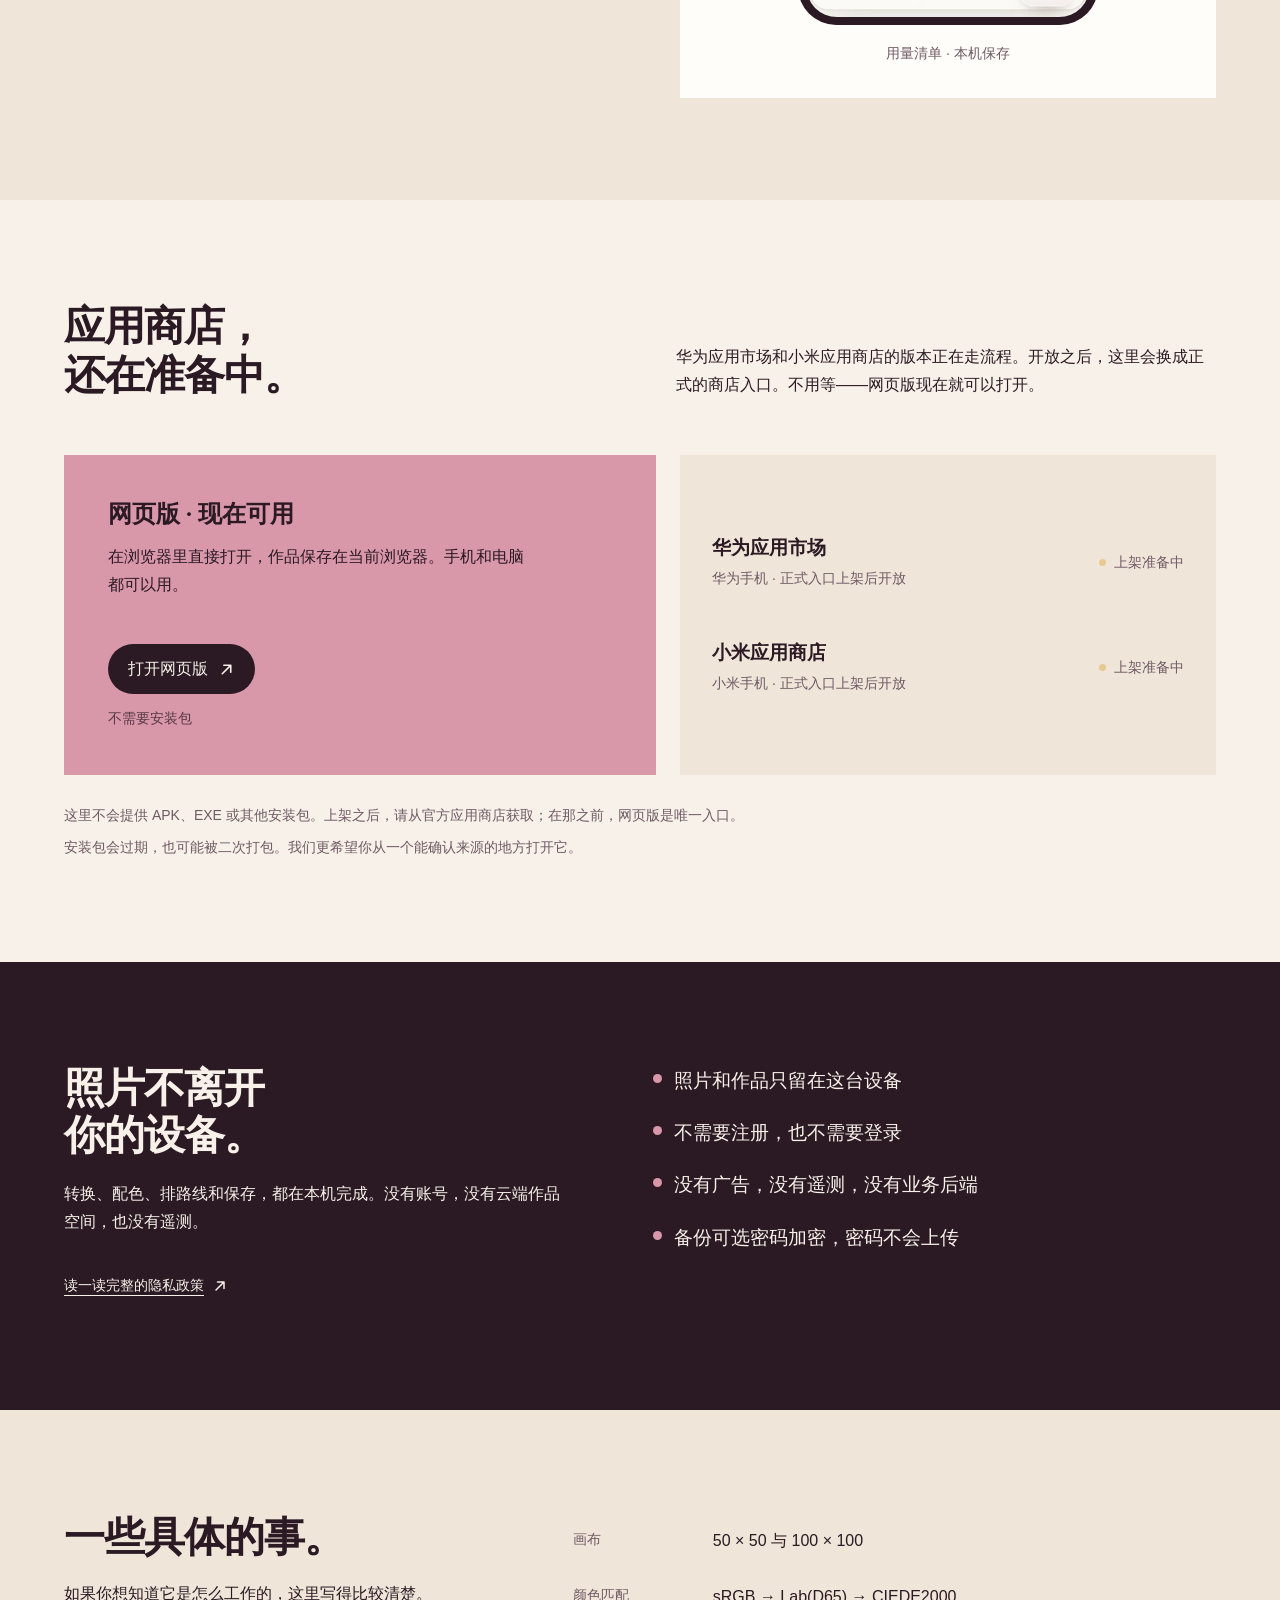
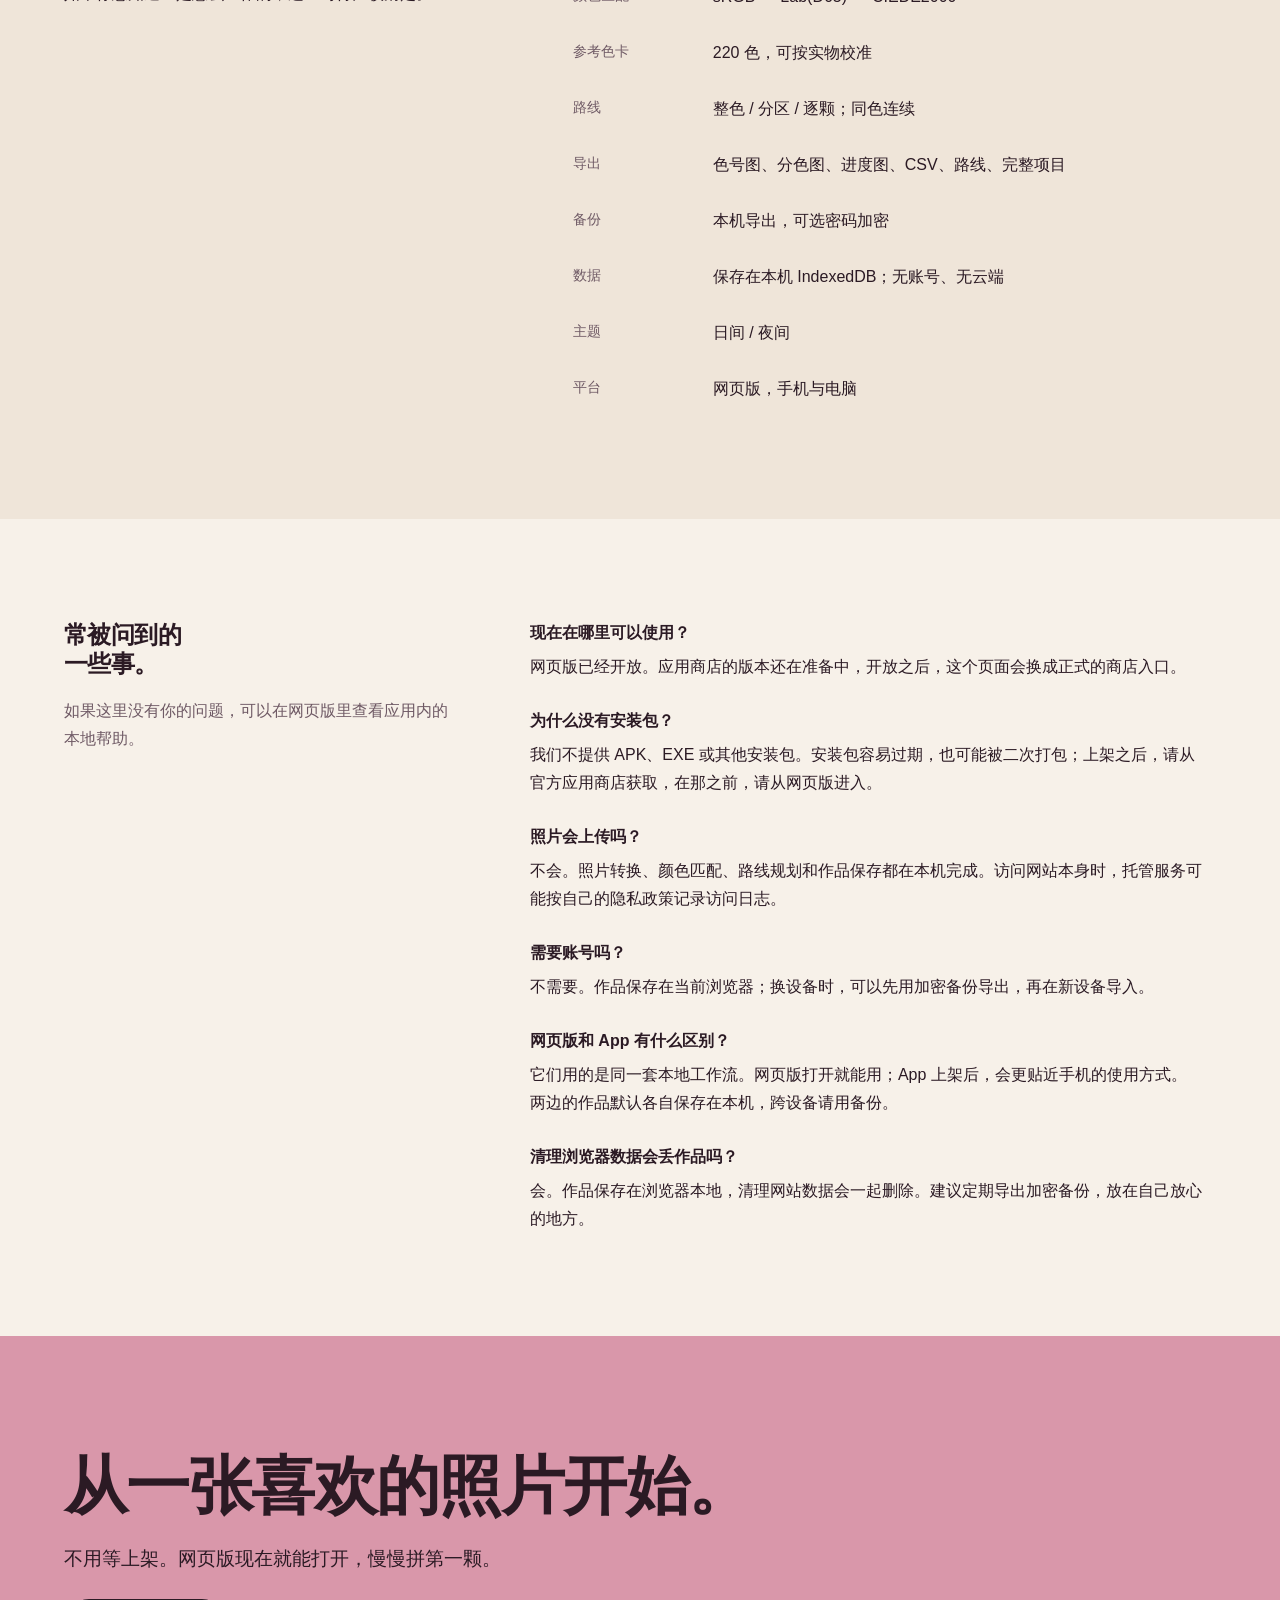
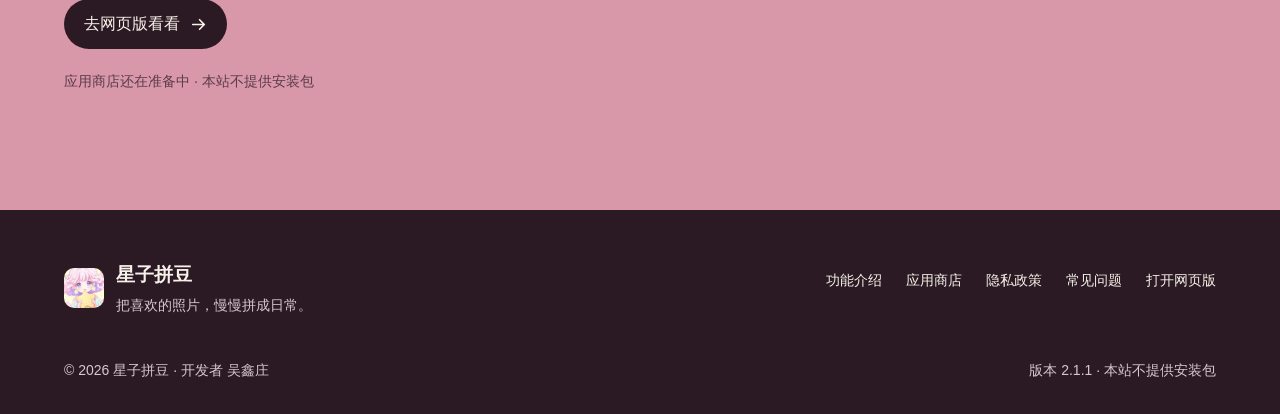
==== commit d05f20af: "Publish verified Xingzi Beads distribution" ====
--- a/index.html
+++ b/index.html
@@ -1,5 +1,49 @@
-<!doctype html>
-<html lang="zh-CN"><head><meta charset="UTF-8"/><meta name="viewport" content="width=device-width, initial-scale=1, viewport-fit=cover"/><meta name="theme-color" content="#f8f9fa"/><meta name="description" content="星子拼豆：把照片和图纸变成 50×50 或 100×100 拼豆作品。完全本地、跨设备使用、离线创作。"/><link rel="icon" href="./icon.svg"/><title>星子拼豆 · 把喜欢的画面，一颗颗拼成日常</title>  <script type="module" crossorigin src="./assets/index-BBZjUtD1.js"></script>
-  <link rel="stylesheet" crossorigin href="./assets/index-CnXEbR_X.css">
-</head>
-<body><div id="site"></div></body></html>
+<!doctype html>
+<html lang="zh-CN">
+  <head>
+    <meta charset="UTF-8" />
+    <meta
+      name="viewport"
+      content="width=device-width, initial-scale=1, viewport-fit=cover"
+    />
+    <meta name="color-scheme" content="light" />
+    <meta name="theme-color" content="#f7f1e9" />
+    <meta
+      name="description"
+      content="星子拼豆是一间放在手机里的拼豆小工作室：把照片变成 50×50 或 100×100 的图纸，按手边色卡配色、排路线、逐颗完成。网页版现在可用，应用商店还在准备中。"
+    />
+    <link rel="canonical" href="https://xinzi.work/" />
+    <meta property="og:type" content="website" />
+    <meta property="og:url" content="https://xinzi.work/" />
+    <meta property="og:locale" content="zh_CN" />
+    <meta property="og:title" content="星子拼豆 · 把喜欢的照片，慢慢拼成日常" />
+    <meta
+      property="og:description"
+      content="照片变成图纸，颜色、用量和路线都留在手边。网页版现在可用；应用商店还在准备中，本站不提供安装包。"
+    />
+    <meta property="og:image" content="https://xinzi.work/shots/og-cover.png" />
+    <meta property="og:image:width" content="1200" />
+    <meta property="og:image:height" content="630" />
+    <meta property="og:image:alt" content="星子拼豆：把喜欢的照片，慢慢拼成日常。右侧是一张郁金香拼豆图纸。" />
+    <meta name="twitter:card" content="summary_large_image" />
+    <link rel="icon" href="./icon.svg" />
+    <link rel="preload" as="image" href="./tulip-study.webp" fetchpriority="high" />
+    <title>星子拼豆 · 把喜欢的照片，慢慢拼成日常</title>
+    <style>
+      html { background: #f7f1e9; }
+      body { margin: 0; }
+    </style>
+    <script type="module" crossorigin src="./assets/index-Fu7uSTqt.js"></script>
+    <link rel="stylesheet" crossorigin href="./assets/index-B3ZffEuH.css">
+  </head>
+  <body>
+    <div id="site"></div>
+    <noscript>
+      <div style="max-width: 36rem; margin: 12vh auto; padding: 0 1.25rem; color: #2b1a24; font-family: system-ui, sans-serif; line-height: 1.8">
+        <p style="font-size: 1.5rem; font-weight: 600">星子拼豆</p>
+        <p>把喜欢的照片，慢慢拼成日常。网页版可以直接打开；应用商店还在准备中，本站不提供安装包。</p>
+        <p><a href="./app/" style="color: #2b1a24">打开网页版</a></p>
+      </div>
+    </noscript>
+  </body>
+</html>
--- a/assets/index-B3ZffEuH.css
+++ b/assets/index-B3ZffEuH.css
@@ -0,0 +1 @@
+:root{--paper: #f7f1e9;--paper-2: #efe5d9;--sheet: #fffdf9;--ink: #2b1a24;--plum: #432235;--muted: #6f5a65;--muted-on-dark: #d8c6ce;--blush: #d997aa;--blush-deep: #a85f76;--blush-soft: #f1dcdd;--sage: #6f8168;--butter: #e8c98f;--sky: #a7becb;--serif: "Noto Serif SC", "Source Han Serif SC", "Songti SC", "STSong", "SimSun", serif;--sans: "Noto Sans SC", "Source Han Sans SC", "PingFang SC", "Microsoft YaHei", sans-serif;--gutter: clamp(20px, 5vw, 72px);--max: 1200px;--ease: cubic-bezier(.2, .7, .2, 1);color-scheme:light;font-family:var(--sans);color:var(--ink);background:var(--paper);font-size:16px;line-height:1.75}*,*:before,*:after{box-sizing:border-box}html{scroll-behavior:smooth;scroll-padding-top:92px;background:var(--paper)}body{margin:0;background:var(--paper);color:var(--ink);font-family:var(--sans);font-size:16px;line-height:1.75;-webkit-font-smoothing:antialiased;text-rendering:optimizeLegibility}img{display:block;max-width:100%;height:auto}a{color:inherit;text-decoration:none}button,input{font:inherit;color:inherit}button{cursor:pointer}figure,h1,h2,h3,p,dl,dd{margin:0}h1,h2{font-family:var(--serif);font-weight:600;letter-spacing:-.025em;text-wrap:balance}h2{line-height:1.2}h3{font-family:var(--sans);font-weight:600;line-height:1.5;text-wrap:pretty}p{text-wrap:pretty}::selection{background:var(--blush);color:var(--ink)}:focus-visible{outline:3px solid var(--ink);outline-offset:3px}.night :focus-visible,.privacy :focus-visible,.footer :focus-visible{outline-color:var(--paper)}.sr-only{position:absolute;width:1px;height:1px;padding:0;margin:-1px;overflow:hidden;clip-path:inset(50%);white-space:nowrap;border:0}.skip-link{position:absolute;top:-100px;left:var(--gutter);z-index:100;display:inline-flex;align-items:center;min-height:44px;padding:0 18px;background:var(--ink);color:var(--paper);font-size:14px}.skip-link:focus{top:12px}.wrap{width:min(calc(100% - (var(--gutter) * 2)),var(--max));margin-inline:auto}.section{padding-block:clamp(64px,8vw,108px)}.nav{position:sticky;top:0;z-index:50;background:var(--paper)}.nav-inner{min-height:76px;display:flex;align-items:center;justify-content:space-between;gap:24px}.brand{display:inline-flex;align-items:center;gap:10px;min-height:44px;flex:none}.brand img{width:34px;height:34px;border-radius:9px}.brand-text{display:block;font-size:16px;font-weight:600;line-height:1.25}.brand-text small{display:block;margin-top:1px;color:var(--muted);font-size:14px;font-weight:400;line-height:1.3}.nav-links{display:flex;align-items:center;gap:26px}.nav-links a{display:inline-flex;align-items:center;min-height:44px;font-size:14px}.nav-links a:hover{text-decoration:underline;text-underline-offset:5px}.nav-cta{display:inline-flex;align-items:center;justify-content:center;gap:7px;min-height:44px;padding:0 17px;border-radius:999px;background:var(--paper-2);font-size:14px;white-space:nowrap;transition:background .2s var(--ease)}.nav-cta:hover{background:var(--sheet)}.nav-cta svg{transition:transform .2s var(--ease)}.nav-cta:hover svg{transform:translate(2px,-2px)}.hero{padding-top:clamp(18px,3vw,34px);padding-bottom:clamp(56px,8vw,94px)}.hero-grid{display:grid;gap:44px;align-items:center}.hero h1{max-width:12em;font-size:clamp(40px,5vw,72px);line-height:1.14}.hero-lede{max-width:33em;margin-top:24px;color:var(--ink);font-size:19px;line-height:1.85}.hero-actions{display:flex;flex-wrap:wrap;align-items:center;gap:12px 24px;margin-top:30px}.hero-store{display:inline-flex;align-items:center;gap:8px;min-height:50px;font-size:16px}.hero-store:before{content:"";flex:none;width:7px;height:7px;border-radius:50%;background:var(--butter)}.hero-store svg{transition:transform .2s var(--ease)}.hero-store:hover{text-decoration:underline;text-underline-offset:5px}.hero-store:hover svg{transform:translate(2px)}.hero-facts{display:flex;flex-wrap:wrap;gap:10px 22px;margin:28px 0 0;padding:0;list-style:none;color:var(--muted);font-size:14px}.hero-facts li{display:inline-flex;align-items:center;gap:8px}.hero-facts li:before{content:"";width:6px;height:6px;border-radius:50%;background:var(--blush-deep);flex:none}.hero-art{position:relative;margin-inline:calc(var(--gutter) * -1);padding:18px 18px 34px;background:var(--paper-2)}.sheet{background:var(--sheet);padding:18px}.sheet-top{display:flex;justify-content:space-between;gap:14px;padding-bottom:14px;color:var(--muted);font-size:14px;line-height:1.5}.sheet-image{overflow:hidden;background:var(--sheet)}.sheet-image img{width:100%;height:auto}.hero-phone{position:absolute;left:8px;bottom:8px;width:36%;max-width:200px;padding:5px;border-radius:27px}.hero-phone .phone-screen{border-radius:22px}.demo{background:var(--paper-2)}.demo-grid{display:grid;gap:36px;align-items:center}.demo-copy h2{max-width:11em;font-size:clamp(32px,3.2vw,44px);line-height:1.2}.demo-copy p{max-width:32em;margin-top:20px;color:var(--ink);font-size:16px}.demo-copy .demo-note{margin-top:12px;font-size:14px}.demo-visual{min-width:0}.demo-stage{position:relative;aspect-ratio:1;overflow:hidden;background:var(--sheet);isolation:isolate}.demo-stage img{position:absolute;top:0;right:0;bottom:0;left:0;width:100%;height:100%;object-fit:cover}.demo-base{z-index:0}.demo-photo{position:absolute;top:0;right:0;bottom:0;left:0;z-index:1;will-change:clip-path}.demo-tag{position:absolute;top:14px;z-index:3;padding:6px 10px;background:#2b1a24d6;color:var(--sheet);font-size:14px;line-height:1.2}.demo-tag-left{left:14px}.demo-tag-right{right:14px}.demo-divider{position:absolute;top:0;bottom:0;left:var(--reveal);z-index:4;width:2px;background:#fffdf9f5;transform:translate(-1px);pointer-events:none}.demo-knob{position:absolute;top:50%;left:50%;display:grid;place-items:center;width:46px;height:46px;border-radius:50%;background:var(--sheet);color:var(--ink);transform:translate(-50%,-50%)}.demo-control{display:block;margin-top:16px}.demo-control input{width:100%;height:44px;margin:0;padding:0;-webkit-appearance:none;-moz-appearance:none;appearance:none;background:transparent;cursor:ew-resize}.demo-control input::-webkit-slider-runnable-track{height:6px;border-radius:999px;background:var(--paper)}.demo-control input::-webkit-slider-thumb{-webkit-appearance:none;-moz-appearance:none;appearance:none;width:32px;height:32px;margin-top:-13px;border:3px solid var(--sheet);border-radius:50%;background:var(--ink)}.demo-control input::-moz-range-track{height:6px;border-radius:999px;background:var(--paper)}.demo-control input::-moz-range-thumb{width:26px;height:26px;border:3px solid var(--sheet);border-radius:50%;background:var(--ink)}.demo-control input:focus-visible{outline-offset:2px}.demo-hint{margin-top:2px;color:var(--muted);font-size:14px}.intro-grid{display:grid;gap:28px}.intro-grid h2{max-width:12em;font-size:clamp(32px,3.2vw,44px);line-height:1.18}.intro-lede{font-size:19px;line-height:1.9}.intro-note{margin-top:24px;font-family:var(--serif);font-size:24px;font-weight:500;line-height:1.55}.intro-facts{display:grid;grid-template-columns:repeat(2,minmax(0,1fr));gap:26px 24px;margin-top:clamp(44px,6vw,68px)}.intro-facts div{display:flex;flex-direction:column;gap:4px}.intro-facts strong{font-family:var(--serif);font-size:24px;font-weight:600;line-height:1.2;letter-spacing:-.02em}.intro-facts span{color:var(--muted);font-size:14px;line-height:1.6}.section-head{display:grid;gap:18px;margin-bottom:40px}.section-head h2{max-width:11em;font-size:clamp(32px,3.2vw,44px);line-height:1.18}.section-head p{max-width:34em;color:var(--ink);font-size:16px}.steps{display:grid;gap:30px;margin:0;padding:0;list-style:none}.steps li{padding-top:4px}.steps li:before{content:"";display:block;width:12px;height:12px;margin-bottom:18px;border-radius:50%;background:var(--blush-deep)}.steps li:nth-child(2):before{background:var(--butter)}.steps li:nth-child(3):before{background:var(--sage)}.steps li:nth-child(4):before{background:var(--sky)}.steps h3{font-family:var(--serif);font-size:24px;font-weight:600}.steps p{max-width:24em;margin-top:8px;color:var(--ink);font-size:16px}.feature{padding-block:clamp(64px,8vw,104px)}.feature-inner{display:grid;gap:36px;align-items:center}.feature-copy h2{max-width:12em;font-size:clamp(32px,3.2vw,44px);line-height:1.2}.feature-copy p{max-width:34em;margin-top:20px;color:var(--ink);font-size:16px}.feature-points,.export-list{display:grid;gap:10px;margin:24px 0 0;padding:0;list-style:none}.feature-points li,.export-list li{display:flex;align-items:flex-start;gap:10px;font-size:16px;line-height:1.65}.feature-points li:before,.export-list li:before{content:"";flex:none;width:7px;height:7px;margin-top:8px;border-radius:50%;background:var(--blush-deep)}.feature-visual{display:flex;flex-direction:column;align-items:center;gap:16px;min-width:0;padding:clamp(16px,3.6vw,32px);background:var(--paper-2)}.feature-visual .phone{width:min(100%,300px)}.feature-caption{color:var(--muted);font-size:14px;text-align:center}.feature-copy .terms-aside{margin-top:24px;font-family:var(--serif);font-size:19px;line-height:1.6}.feature-palette{background:var(--blush-soft)}.feature-palette .feature-visual{background:transparent;padding-inline:0}.feature-palette .feature-points li:before{background:var(--plum)}.palette-chips{display:flex;flex-wrap:wrap;gap:10px 16px;margin-top:24px}.palette-chips span{display:inline-flex;align-items:center;gap:7px;color:var(--muted);font-size:14px;font-variant-numeric:tabular-nums}.palette-chips i{display:block;width:15px;height:15px;border-radius:50%}.feature-route{background:var(--paper-2)}.stat-strip{display:grid;grid-template-columns:repeat(2,minmax(0,1fr));gap:20px;margin-top:40px;padding:24px;background:var(--sheet)}.stat-strip div{display:flex;flex-direction:column;gap:4px}.stat-strip strong{font-family:var(--serif);font-size:44px;font-weight:600;line-height:1.1;letter-spacing:-.02em;font-variant-numeric:tabular-nums}.stat-strip span{color:var(--muted);font-size:14px}.feature-export{background:var(--paper-2)}.feature-export .feature-visual{background:var(--sheet)}.export-list{grid-template-columns:repeat(2,minmax(0,1fr));gap:8px 20px}.make-head{display:grid;gap:18px;max-width:42em;margin-bottom:40px}.make-head h2{max-width:11em;font-size:clamp(32px,3.2vw,44px);line-height:1.18}.make-head p{max-width:34em;color:var(--ink);font-size:16px}.make-stage{display:grid;gap:24px;justify-items:center}.make-phone{display:flex;flex-direction:column;align-items:center;gap:16px;width:min(100%,320px)}.make-phone .phone{width:100%}.make-notes{display:grid;gap:20px;width:100%}.make-note span{font-family:var(--serif);font-size:19px;font-weight:600;line-height:1.4}.make-note p{max-width:22em;margin-top:4px;color:var(--ink);font-size:16px}.night{padding-block:clamp(64px,9vw,112px);background:var(--plum);color:var(--paper)}.night-head{display:grid;gap:20px}.night-head h2{max-width:11em;color:var(--paper);font-size:clamp(32px,3.2vw,44px);line-height:1.18}.night-head p{max-width:32em;color:var(--paper);font-size:16px}.night-pair{display:grid;grid-template-columns:repeat(2,minmax(0,1fr));gap:12px;max-width:620px;margin:44px auto 0}.night-pair figure{display:flex;flex-direction:column;align-items:center;gap:12px;min-width:0}.night-pair .phone{width:100%;max-width:280px;padding:5px;border-radius:27px}.night-pair .phone-screen{border-radius:22px}.night-pair figcaption{color:var(--muted-on-dark);font-size:14px}.store-grid{display:grid;gap:20px}.web-card{display:flex;flex-direction:column;justify-content:space-between;gap:32px;min-height:320px;padding:clamp(24px,4vw,44px);background:var(--blush)}.web-card h3{font-family:var(--serif);font-size:24px;font-weight:600;line-height:1.25}.web-card p{max-width:26em;margin-top:14px;font-size:16px}.web-card .button{align-self:flex-start}.web-card small{display:block;margin-top:12px;color:var(--ink);font-size:14px;opacity:.74}.store-list{display:flex;flex-direction:column;justify-content:center;padding:8px clamp(20px,3vw,32px);background:var(--paper-2)}.store-row{display:grid;grid-template-columns:minmax(0,1fr) auto;gap:8px 20px;align-items:center;padding:24px 0}.store-row h3{font-size:19px;font-weight:600}.store-row p{margin-top:4px;color:var(--muted);font-size:14px}.store-status{display:inline-flex;align-items:center;justify-content:flex-end;gap:8px;min-height:44px;color:var(--muted);font-size:14px;white-space:nowrap}.store-status:before{content:"";width:7px;height:7px;border-radius:50%;background:var(--butter);flex:none}.store-live{color:var(--ink);text-decoration:underline;text-underline-offset:4px}.store-live:before{background:var(--blush-deep)}.store-note{display:grid;gap:8px;max-width:58em;margin-top:28px;color:var(--muted);font-size:14px}.privacy{background:var(--ink);color:var(--paper)}.privacy-grid{display:grid;gap:32px}.privacy h2{max-width:10em;color:var(--paper);font-size:clamp(32px,3.2vw,44px);line-height:1.16}.privacy p{max-width:32em;margin-top:20px;color:var(--paper);font-size:16px}.privacy-link{display:inline-flex;align-items:center;gap:8px;min-height:44px;margin-top:28px;color:var(--paper);font-size:14px;text-decoration:underline;text-underline-offset:5px}.privacy-points{display:grid;gap:20px;margin:0;padding:0;list-style:none}.privacy-points li{display:flex;align-items:flex-start;gap:12px;font-size:19px;line-height:1.7}.privacy-points li:before{content:"";flex:none;width:9px;height:9px;margin-top:9px;border-radius:50%;background:var(--blush)}.specs{background:var(--paper-2)}.specs-grid{display:grid;gap:32px}.specs h2{font-size:clamp(32px,3.2vw,44px)}.specs-grid>div>p{max-width:26em;margin-top:18px;color:var(--ink);font-size:16px}.spec-list{margin:0}.spec-row{display:grid;grid-template-columns:120px minmax(0,1fr);gap:20px;padding:14px 0}.spec-row dt{color:var(--muted);font-size:14px}.spec-row dd{margin:0;font-size:16px}.faq-grid{display:grid;gap:32px}.faq-grid>div:first-child>p{max-width:26em;margin-top:18px;color:var(--muted);font-size:16px}.faq-list{display:grid;gap:28px}.faq-item h3{font-size:16px;font-weight:600}.faq-item p{max-width:42em;margin-top:8px;color:var(--ink);font-size:16px}.closing{padding-block:clamp(72px,10vw,116px);background:var(--blush)}.closing-inner{display:flex;flex-direction:column;align-items:flex-start;gap:20px}.closing h2{max-width:12em;font-size:clamp(40px,5vw,72px);line-height:1.1}.closing p{max-width:32em;font-size:19px}.closing .button{margin-top:4px}.closing small{color:var(--ink);font-size:14px;opacity:.72}.footer{padding-block:48px 32px;background:var(--ink);color:var(--paper)}.footer-top{display:flex;flex-direction:column;gap:24px}.footer-brand{display:inline-flex;align-items:center;gap:12px;align-self:flex-start}.footer-brand img{width:40px;height:40px;border-radius:10px}.footer-brand strong{display:block;font-size:19px;font-weight:600}.footer-brand small{display:block;margin-top:2px;color:var(--muted-on-dark);font-size:14px}.footer-nav{display:flex;flex-wrap:wrap;gap:4px 24px}.footer-nav a{display:inline-flex;align-items:center;min-height:44px;font-size:14px}.footer-nav a:hover{text-decoration:underline;text-underline-offset:4px}.footer-bottom{display:flex;flex-direction:column;gap:6px;margin-top:36px;color:var(--muted-on-dark);font-size:14px}.button{display:inline-flex;align-items:center;justify-content:center;gap:10px;min-height:50px;padding:0 20px;border-radius:999px;font-size:16px;font-weight:500;line-height:1;transition:background .2s var(--ease),color .2s var(--ease),transform .2s var(--ease)}.button svg{transition:transform .2s var(--ease)}.button:hover svg{transform:translate(2px,-2px)}.button:active{transform:translateY(1px)}.button-primary{background:var(--ink);color:var(--paper)}.button-primary:hover{background:var(--plum)}.phone{flex:none;padding:8px;border-radius:38px;background:var(--ink)}.phone-screen{overflow:hidden;border-radius:31px;background:var(--paper-2)}.phone-screen img{display:block;width:100%;height:auto}@keyframes rise{0%{opacity:0;transform:translateY(18px)}to{opacity:1;transform:translateY(0)}}@keyframes drift{0%{transform:translateY(3px)}to{transform:translateY(-7px)}}@keyframes breathe{0%{transform:scale(1)}to{transform:scale(1.035)}}.hero-copy>*{animation:rise .8s var(--ease) both}.hero-copy>*:nth-child(1){animation-delay:.04s}.hero-copy>*:nth-child(2){animation-delay:.12s}.hero-copy>*:nth-child(3){animation-delay:.2s}.hero-copy>*:nth-child(4){animation-delay:.28s}.hero-art{animation:rise .9s .14s var(--ease) both}.hero-phone{animation:drift 10s ease-in-out infinite alternate}.sheet-image img{animation:breathe 18s ease-in-out infinite alternate}.js [data-reveal]{opacity:0;transform:translateY(20px);transition:opacity .65s var(--ease),transform .65s var(--ease);transition-delay:var(--d, 0ms)}.js [data-reveal].is-in{opacity:1;transform:translateY(0)}@media(min-width:900px){.hero-grid{grid-template-columns:.92fr 1.08fr;gap:64px}.hero-art{margin-inline:0;padding:24px 24px 38px}.hero-phone{left:18px;bottom:12px;width:34%;max-width:200px;padding:8px;border-radius:36px}.hero-phone .phone-screen{border-radius:28px}.demo-grid{grid-template-columns:.9fr 1.1fr;gap:72px}.intro-grid{grid-template-columns:.95fr 1.05fr;gap:80px;align-items:start}.intro-facts{grid-template-columns:repeat(4,minmax(0,1fr));gap:32px}.section-head{grid-template-columns:1fr 1fr;gap:72px;align-items:end;margin-bottom:56px}.steps{grid-template-columns:repeat(4,minmax(0,1fr));gap:32px}.feature-inner{grid-template-columns:1fr 1fr;gap:80px}.feature-reverse .feature-copy{order:2}.feature-reverse .feature-visual{order:1}.stat-strip{grid-template-columns:repeat(4,minmax(0,1fr));margin-top:56px;padding:28px 32px}.make-stage{grid-template-columns:1fr auto 1fr;grid-template-areas:"left phone right";gap:32px;align-items:center}.make-notes-left{grid-area:left;text-align:right}.make-notes-left .make-note p{margin-left:auto}.make-phone{grid-area:phone;width:300px}.make-notes-right{grid-area:right}.night-head{grid-template-columns:1fr 1fr;gap:80px;align-items:end}.night-pair{gap:28px;margin-top:56px}.store-grid{grid-template-columns:1.05fr .95fr;gap:24px;align-items:stretch}.privacy-grid{grid-template-columns:.95fr 1.05fr;gap:80px;align-items:start}.specs-grid{grid-template-columns:.8fr 1.2fr;gap:80px}.spec-row{padding:14px 0}.faq-grid{grid-template-columns:.72fr 1.28fr;gap:80px}.footer-top{flex-direction:row;justify-content:space-between;align-items:flex-start}.footer-bottom{flex-direction:row;justify-content:space-between;gap:24px;margin-top:40px}}@media(max-width:899px){.nav-links{display:none}.nav-inner{min-height:66px}.brand-text{font-size:16px}.brand-text small{display:none}.brand img{width:30px;height:30px}.nav-cta{min-height:44px;padding-inline:14px;font-size:14px}.feature-reverse .feature-copy{order:1}.feature-reverse .feature-visual{order:2}.spec-row{grid-template-columns:1fr;gap:2px;padding:12px 0}.make-phone{order:1}.make-notes-left{order:2;grid-template-columns:repeat(2,minmax(0,1fr))}.make-notes-right{order:3;grid-template-columns:repeat(2,minmax(0,1fr))}.make-notes{gap:16px}}@media(max-width:359px){.button{padding-inline:18px}}@media(prefers-reduced-motion:reduce){html{scroll-behavior:auto}*,*:before,*:after{animation:none!important;transition:none!important}.js [data-reveal]{opacity:1!important;transform:none!important}}
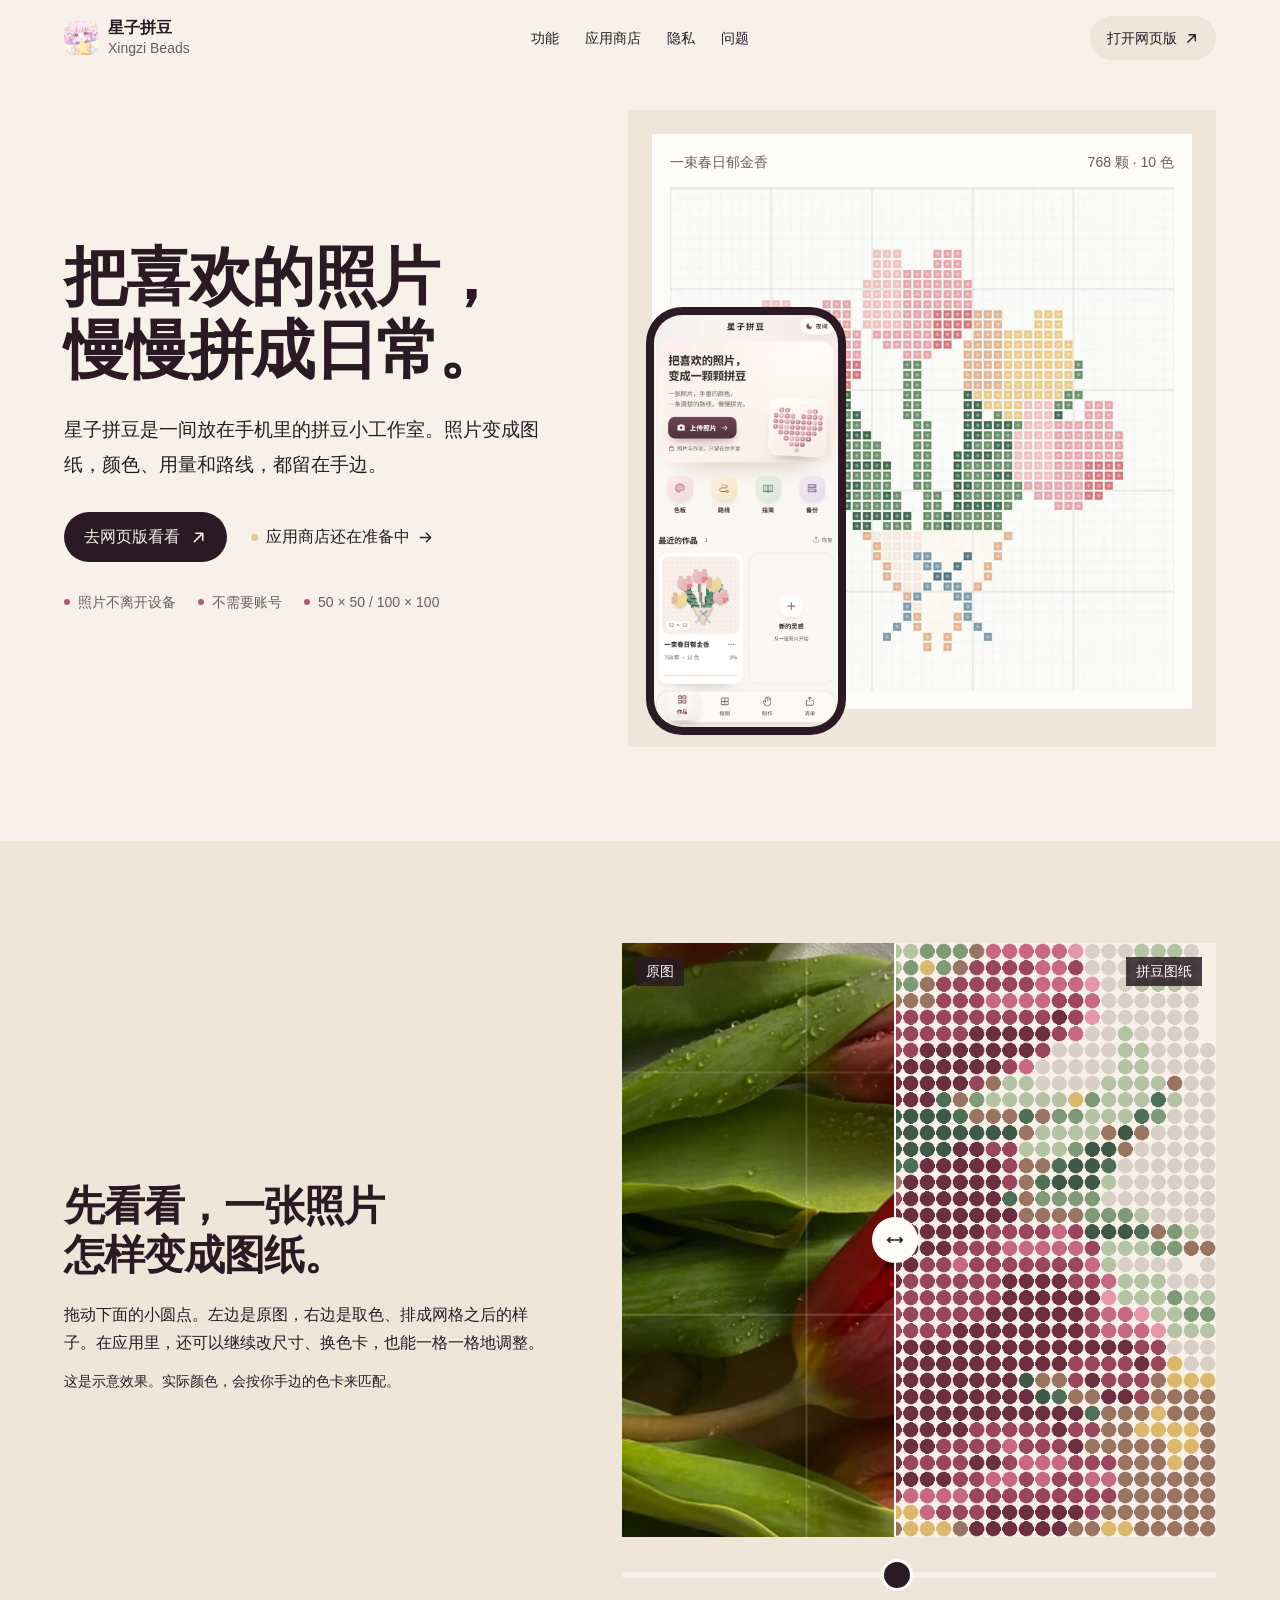
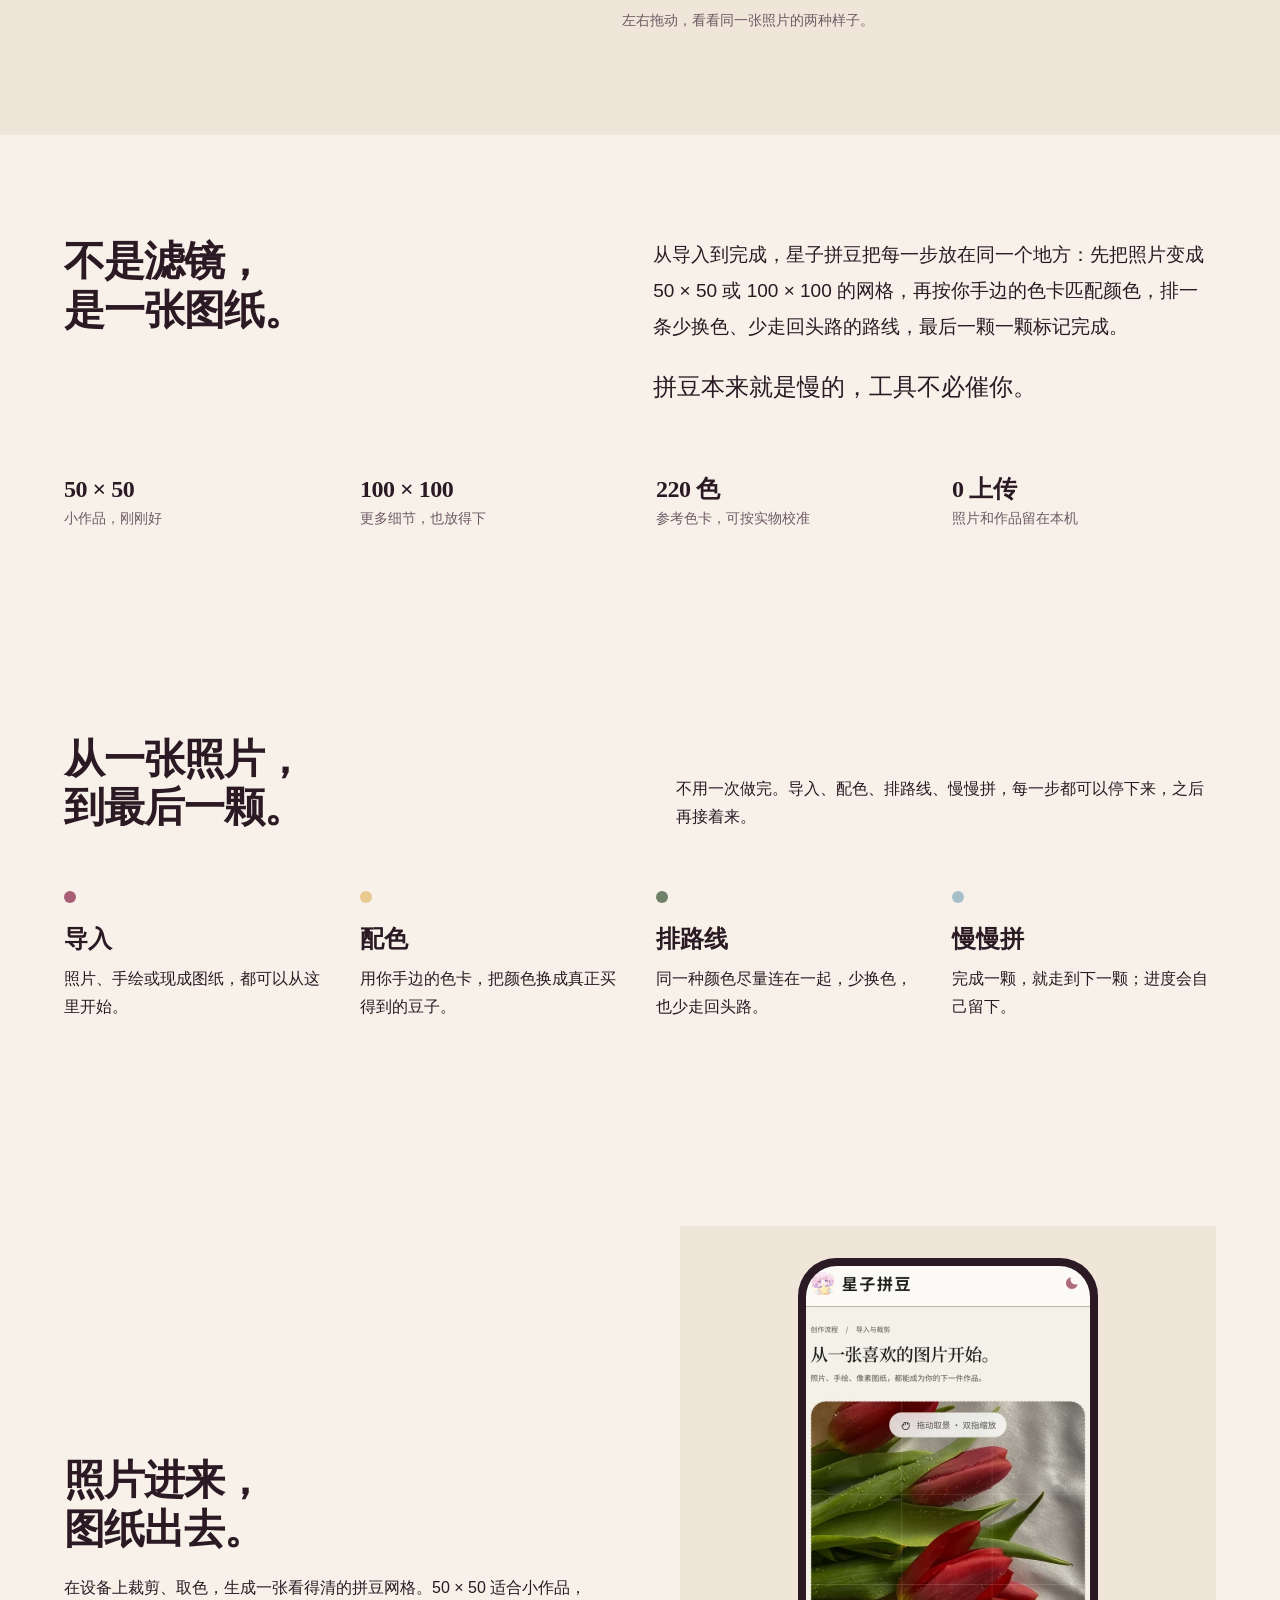
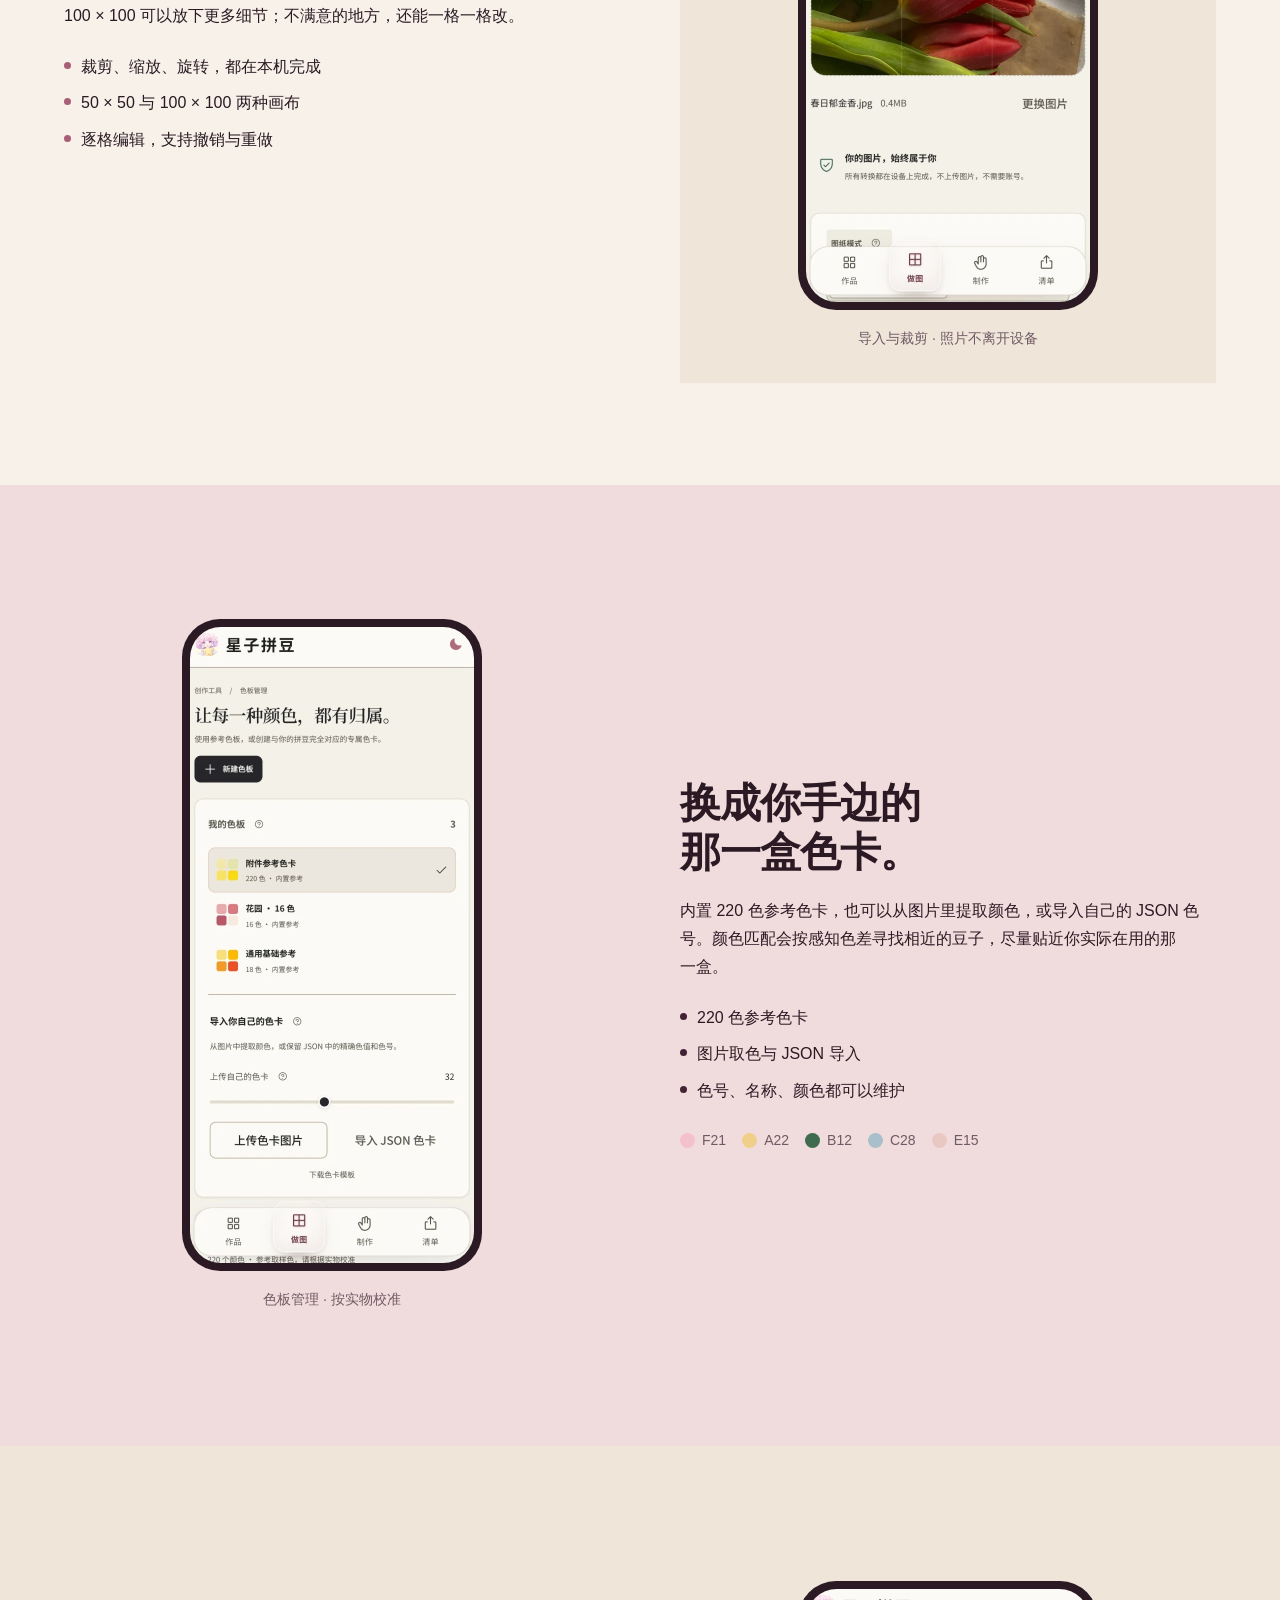
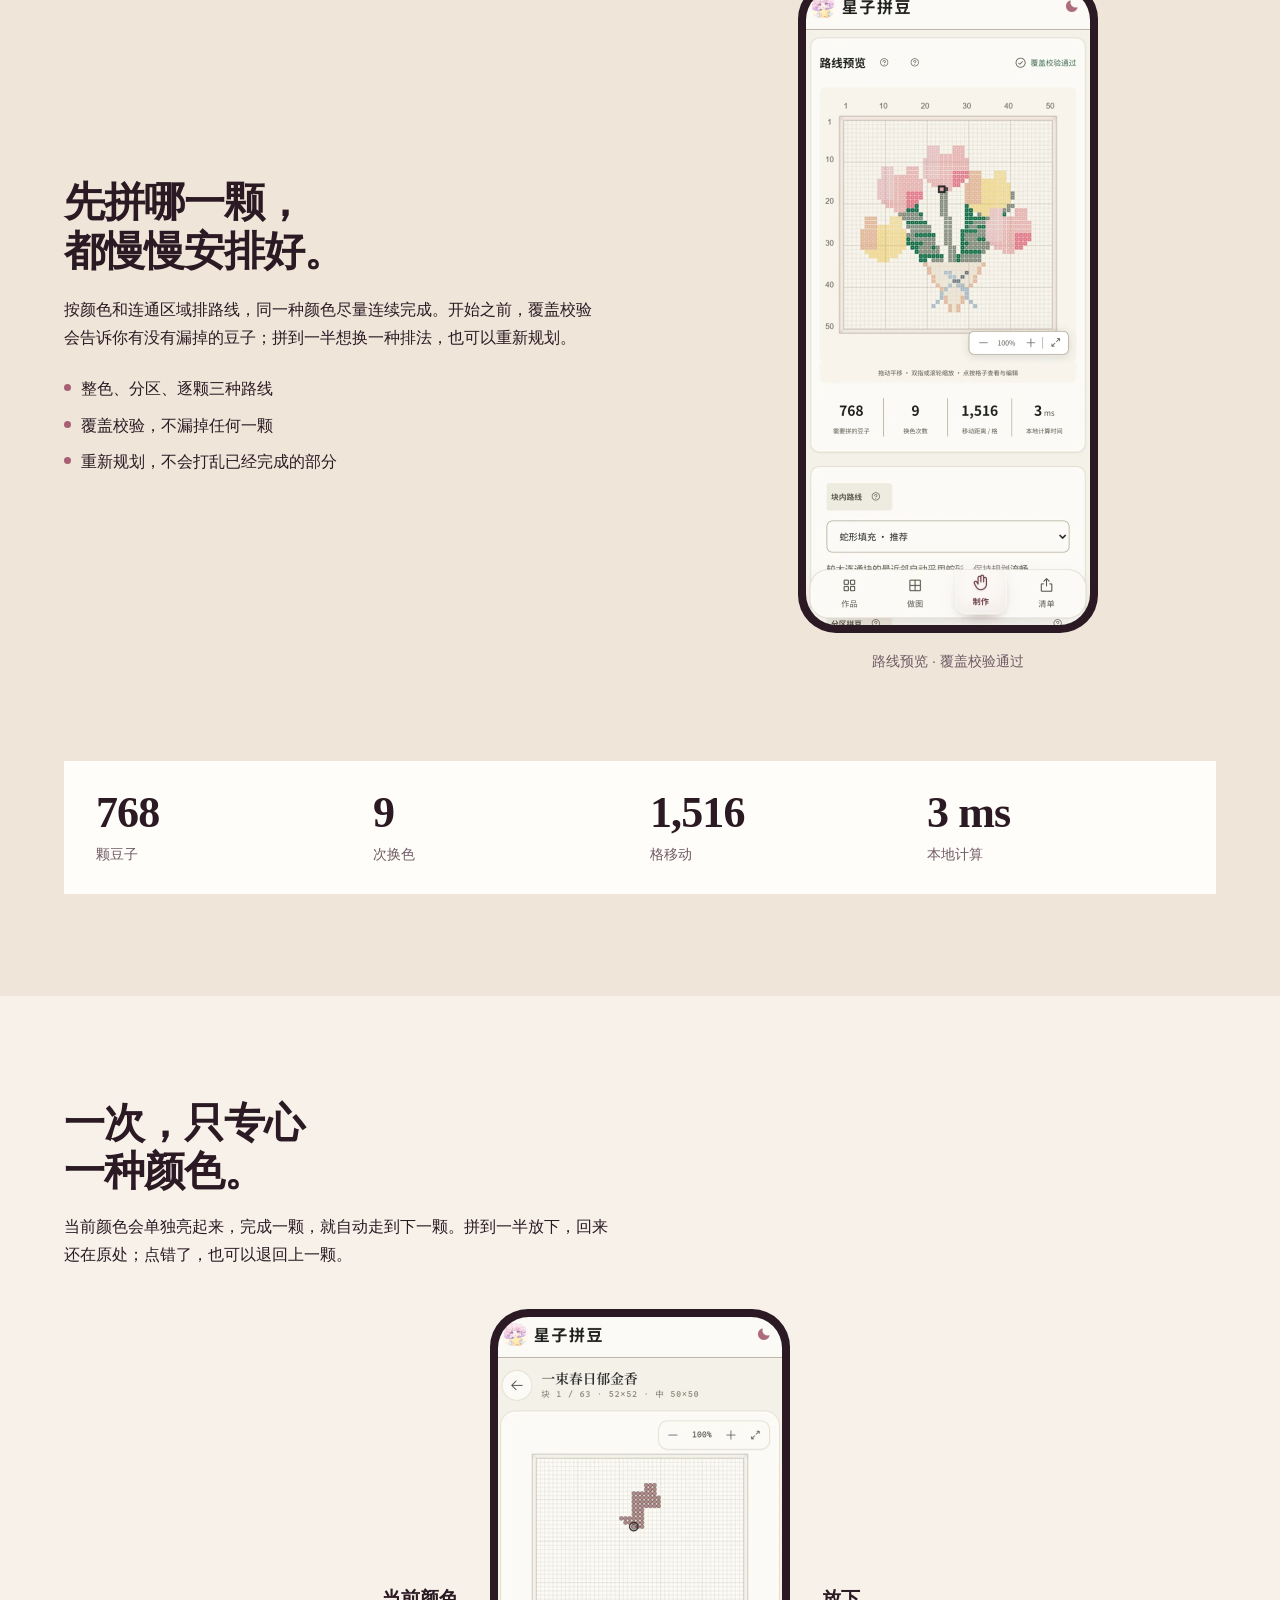
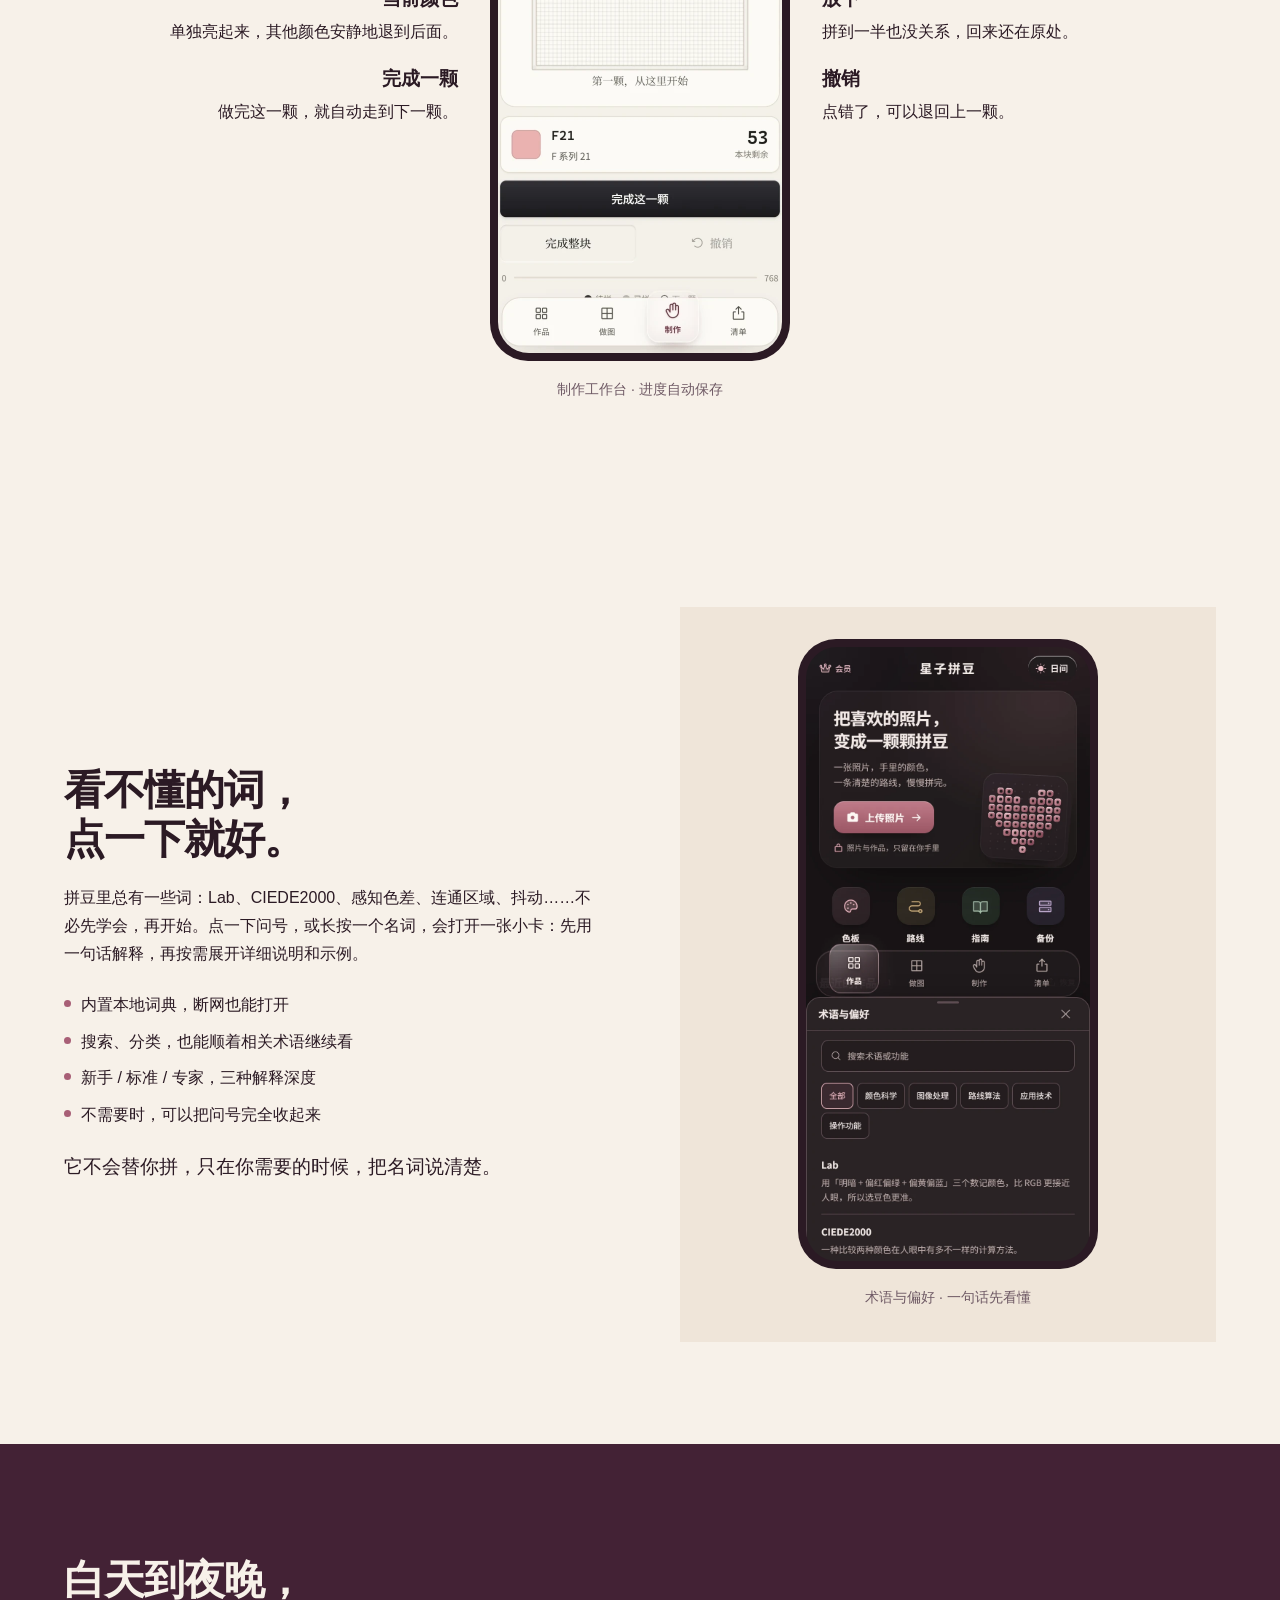
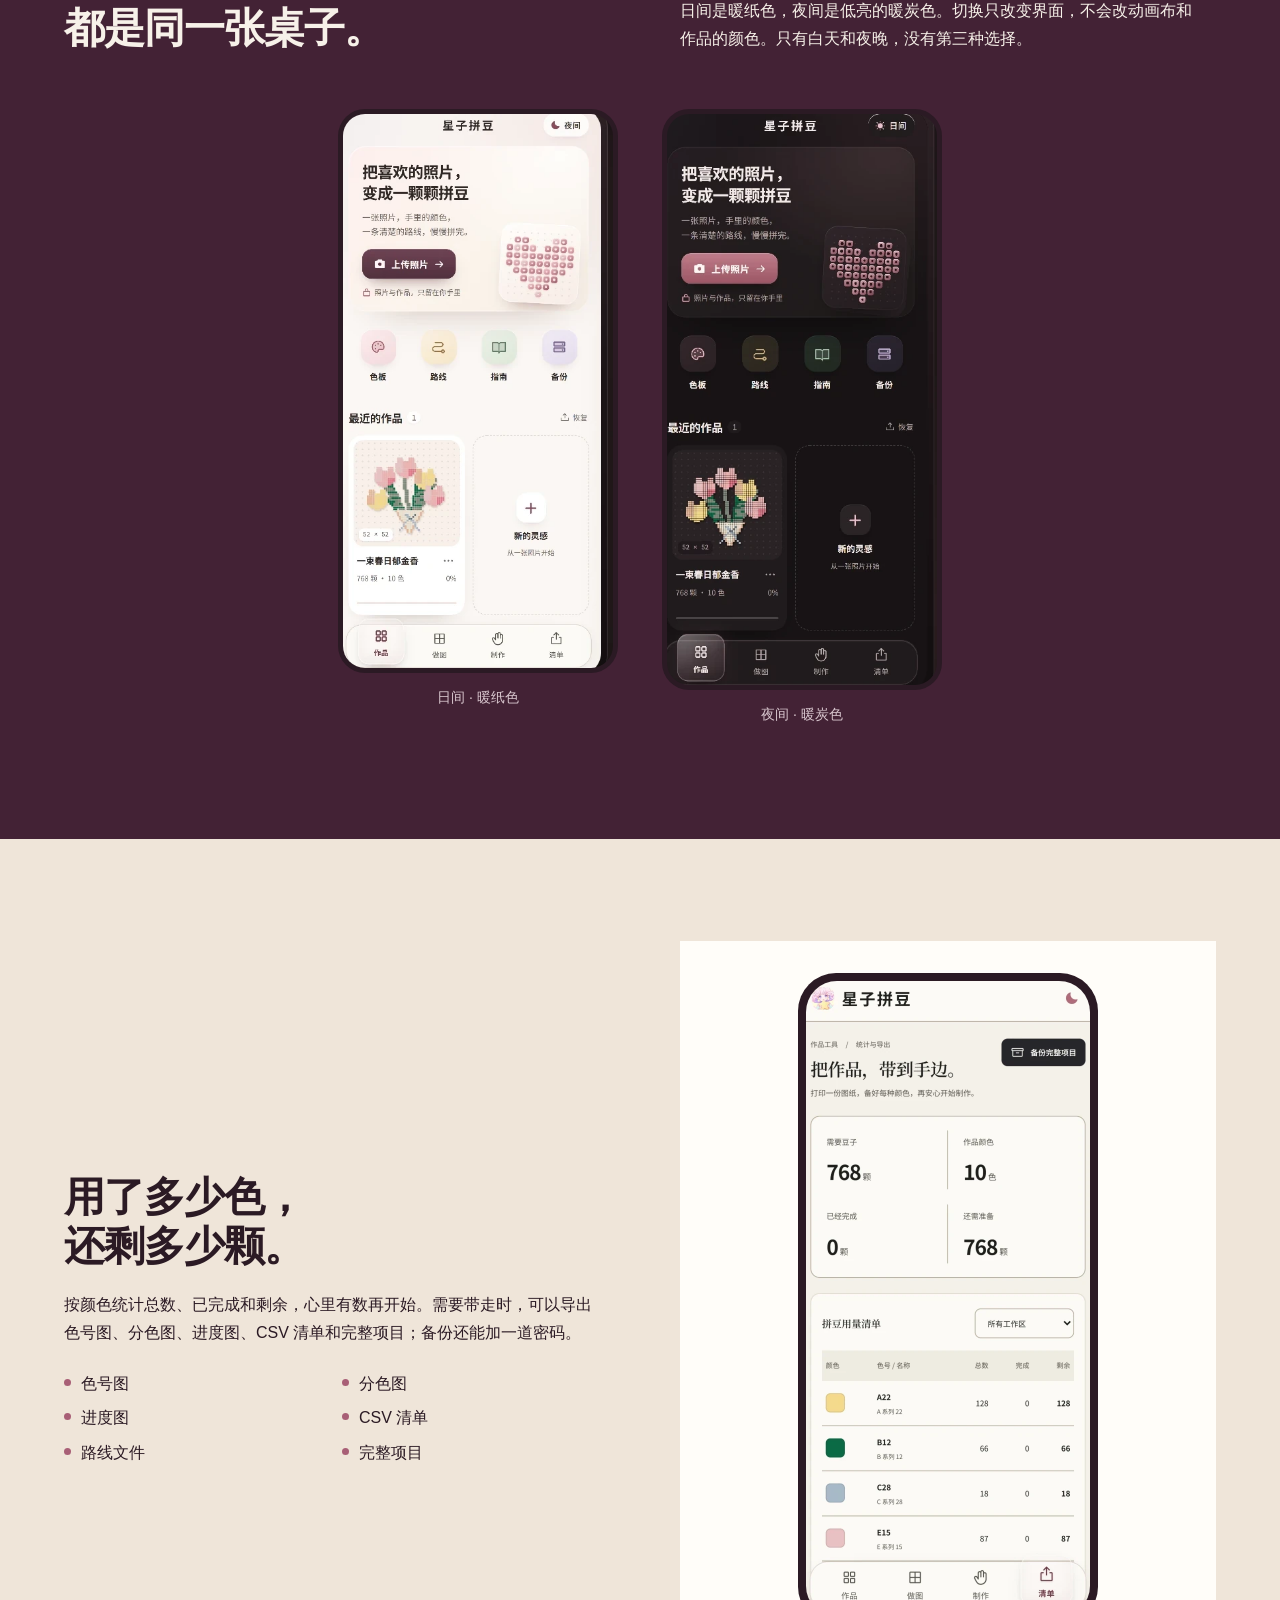
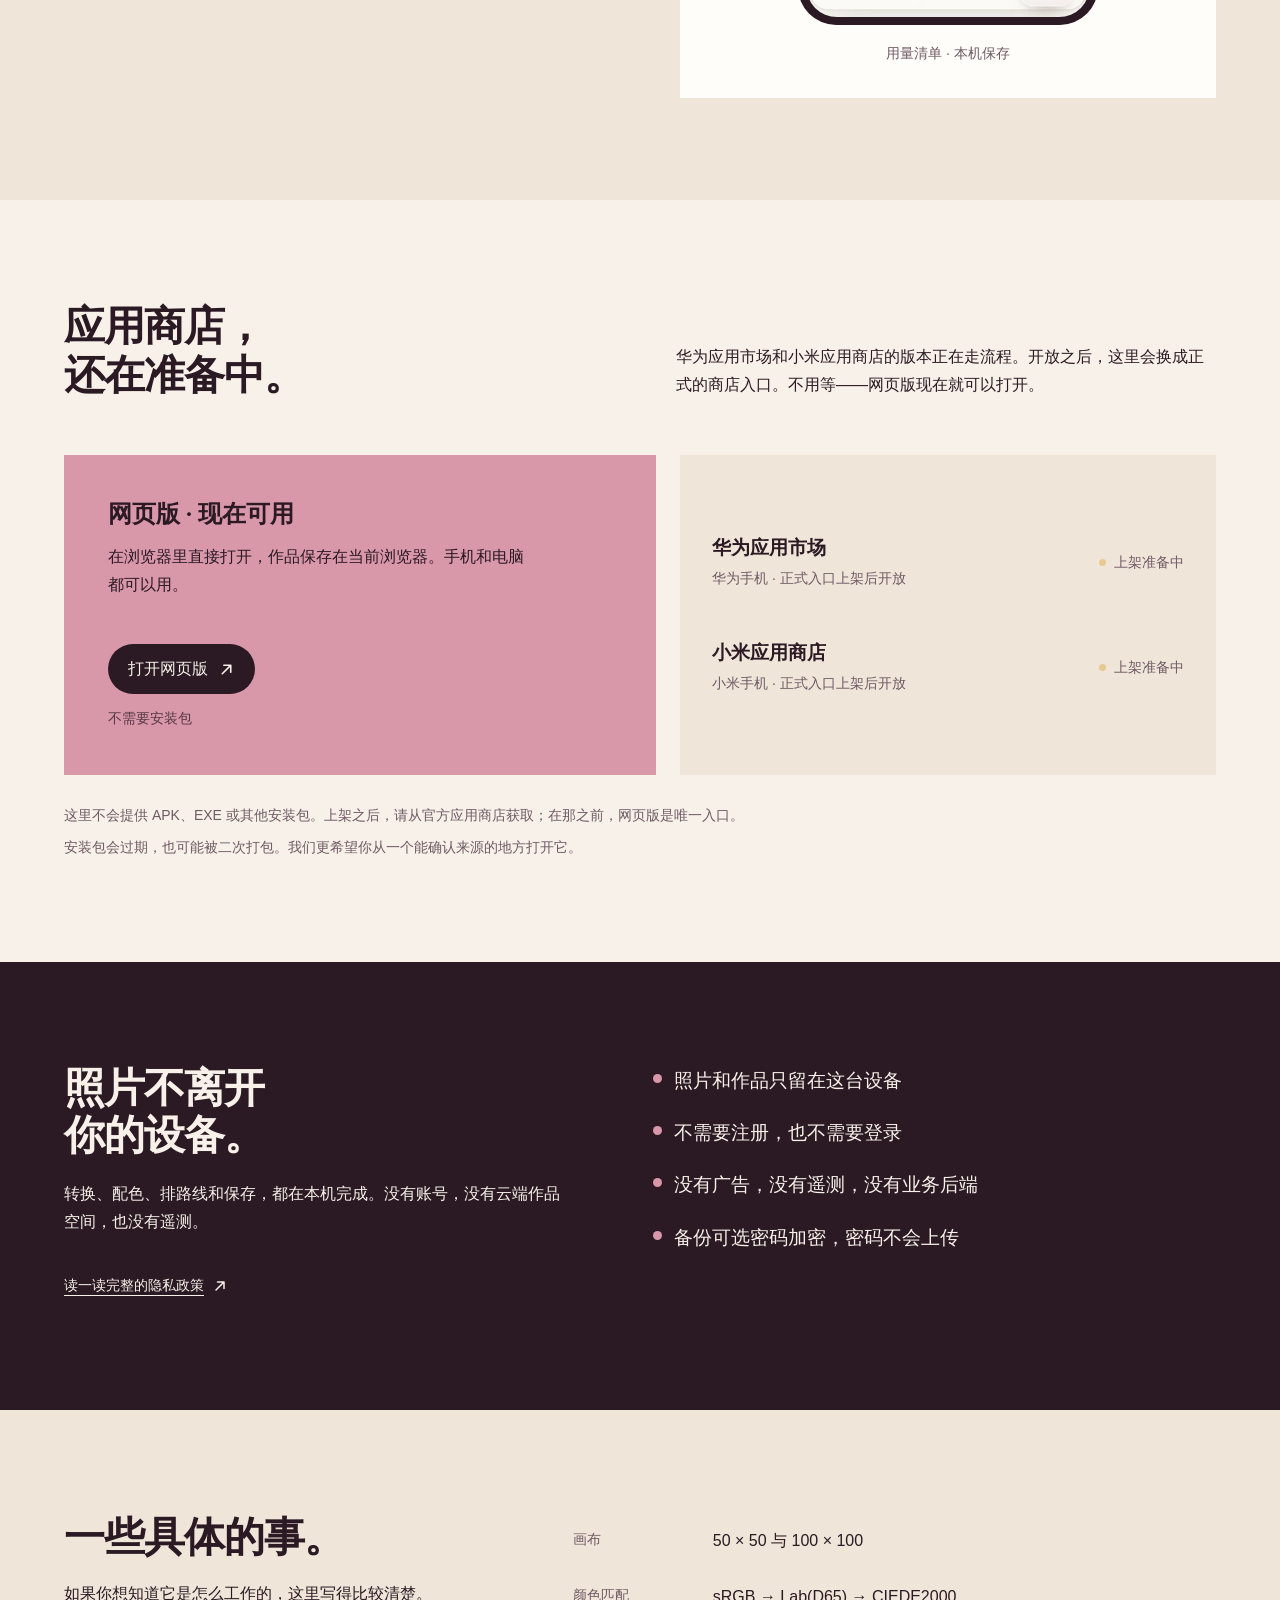
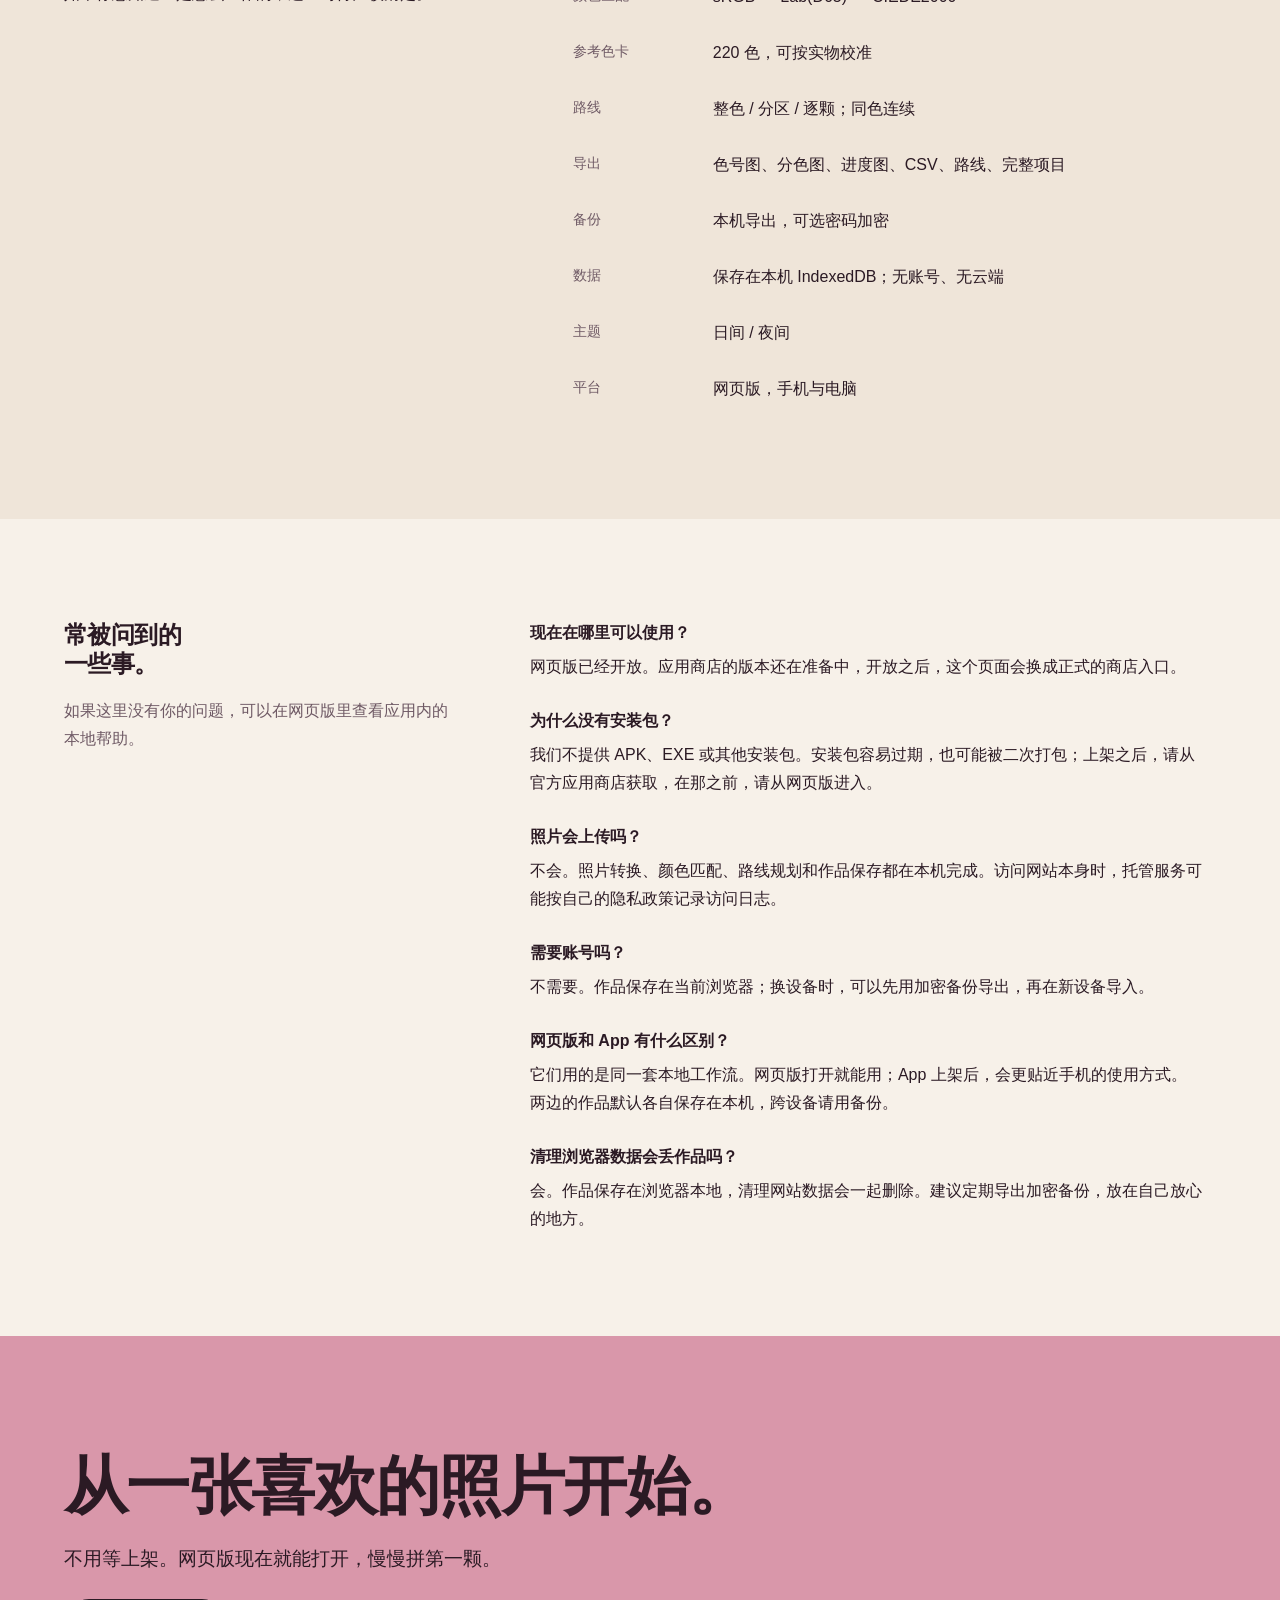
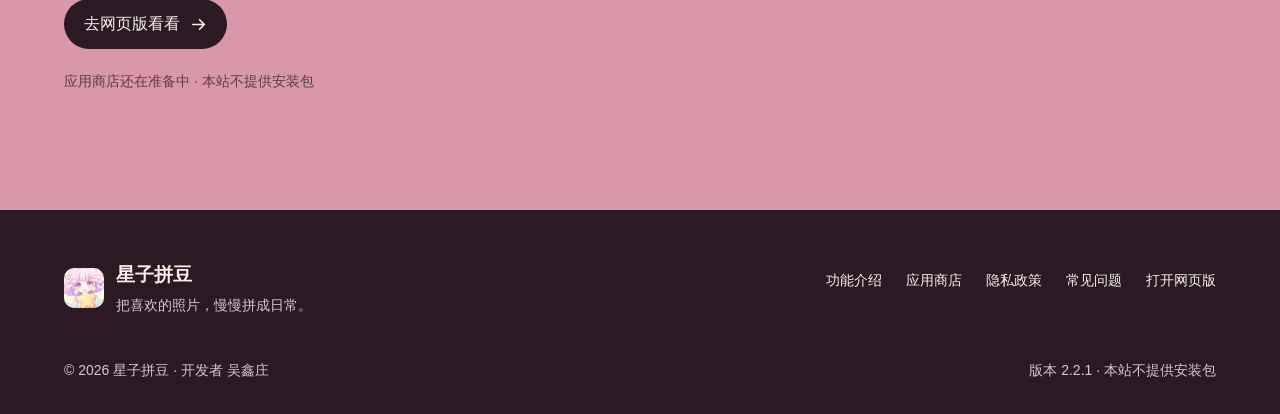
==== commit a0c8a813: "Xingzi store publish: xinzi.work (ad31bc4b-7647-4cba-b010-02d5d021af86)" ====
--- a/index.html
+++ b/index.html
@@ -33,8 +33,8 @@
       html { background: #f7f1e9; }
       body { margin: 0; }
     </style>
-    <script type="module" crossorigin src="./assets/index-Fu7uSTqt.js"></script>
-    <link rel="stylesheet" crossorigin href="./assets/index-B3ZffEuH.css">
+    <script type="module" crossorigin src="./assets/index-BE3Uc_Zk.js"></script>
+    <link rel="stylesheet" crossorigin href="./assets/index-BUziW--C.css">
   </head>
   <body>
     <div id="site"></div>
--- a/assets/index-BUziW--C.css
+++ b/assets/index-BUziW--C.css
@@ -0,0 +1 @@
+:root{--paper: #f7f1e9;--paper-2: #efe5d9;--sheet: #fffdf9;--ink: #2b1a24;--plum: #432235;--muted: #6f5a65;--muted-on-dark: #d8c6ce;--blush: #d997aa;--blush-deep: #a85f76;--blush-soft: #f1dcdd;--sage: #6f8168;--butter: #e8c98f;--sky: #a7becb;--serif: "Noto Serif SC", "Source Han Serif SC", "Songti SC", "STSong", "SimSun", serif;--sans: "Noto Sans SC", "Source Han Sans SC", "PingFang SC", "Microsoft YaHei", sans-serif;--gutter: clamp(20px, 5vw, 72px);--max: 1200px;--ease: cubic-bezier(.2, .7, .2, 1);color-scheme:light;font-family:var(--sans);color:var(--ink);background:var(--paper);font-size:16px;line-height:1.75}*,*:before,*:after{box-sizing:border-box}html{scroll-behavior:smooth;scroll-padding-top:92px;background:var(--paper)}body{margin:0;background:var(--paper);color:var(--ink);font-family:var(--sans);font-size:16px;line-height:1.75;-webkit-font-smoothing:antialiased;text-rendering:optimizeLegibility}img{display:block;max-width:100%;height:auto}a{color:inherit;text-decoration:none}button,input{font:inherit;color:inherit}button{cursor:pointer}figure,h1,h2,h3,p,dl,dd{margin:0}h1,h2{font-family:var(--serif);font-weight:600;letter-spacing:-.025em;text-wrap:balance}h2{line-height:1.2}h3{font-family:var(--sans);font-weight:600;line-height:1.5;text-wrap:pretty}p{text-wrap:pretty}::selection{background:var(--blush);color:var(--ink)}:focus-visible{outline:3px solid var(--ink);outline-offset:3px}.night :focus-visible,.privacy :focus-visible,.footer :focus-visible{outline-color:var(--paper)}.sr-only{position:absolute;width:1px;height:1px;padding:0;margin:-1px;overflow:hidden;clip-path:inset(50%);white-space:nowrap;border:0}.skip-link{position:absolute;top:-100px;left:var(--gutter);z-index:100;display:inline-flex;align-items:center;min-height:44px;padding:0 18px;background:var(--ink);color:var(--paper);font-size:14px}.skip-link:focus{top:12px}.wrap{width:min(calc(100% - (var(--gutter) * 2)),var(--max));margin-inline:auto}.section{padding-block:clamp(64px,8vw,108px)}.nav{position:sticky;top:0;z-index:50;background:var(--paper)}.nav-inner{min-height:76px;display:flex;align-items:center;justify-content:space-between;gap:24px}.brand{display:inline-flex;align-items:center;gap:10px;min-height:44px;flex:none}.brand img{width:34px;height:34px;border-radius:9px}.brand-text{display:block;font-size:16px;font-weight:600;line-height:1.25}.brand-text small{display:block;margin-top:1px;color:var(--muted);font-size:14px;font-weight:400;line-height:1.3}.nav-links{display:flex;align-items:center;gap:26px}.nav-links a{display:inline-flex;align-items:center;min-height:44px;font-size:14px}.nav-links a:hover{text-decoration:underline;text-underline-offset:5px}.nav-cta{display:inline-flex;align-items:center;justify-content:center;gap:7px;min-height:44px;padding:0 17px;border-radius:999px;background:var(--paper-2);font-size:14px;white-space:nowrap;transition:background .2s var(--ease)}.nav-cta:hover{background:var(--sheet)}.nav-cta svg{transition:transform .2s var(--ease)}.nav-cta:hover svg{transform:translate(2px,-2px)}.hero{padding-top:clamp(18px,3vw,34px);padding-bottom:clamp(56px,8vw,94px)}.hero-grid{display:grid;gap:44px;align-items:center}.hero h1{max-width:12em;font-size:clamp(40px,5vw,72px);line-height:1.14}.hero-lede{max-width:33em;margin-top:24px;color:var(--ink);font-size:19px;line-height:1.85}.hero-actions{display:flex;flex-wrap:wrap;align-items:center;gap:12px 24px;margin-top:30px}.hero-store{display:inline-flex;align-items:center;gap:8px;min-height:50px;font-size:16px}.hero-store:before{content:"";flex:none;width:7px;height:7px;border-radius:50%;background:var(--butter)}.hero-store svg{transition:transform .2s var(--ease)}.hero-store:hover{text-decoration:underline;text-underline-offset:5px}.hero-store:hover svg{transform:translate(2px)}.hero-facts{display:flex;flex-wrap:wrap;gap:10px 22px;margin:28px 0 0;padding:0;list-style:none;color:var(--muted);font-size:14px}.hero-facts li{display:inline-flex;align-items:center;gap:8px}.hero-facts li:before{content:"";width:6px;height:6px;border-radius:50%;background:var(--blush-deep);flex:none}.hero-art{position:relative;margin-inline:calc(var(--gutter) * -1);padding:18px 18px 34px;background:var(--paper-2)}.sheet{background:var(--sheet);padding:18px}.sheet-top{display:flex;justify-content:space-between;gap:14px;padding-bottom:14px;color:var(--muted);font-size:14px;line-height:1.5}.sheet-image{overflow:hidden;background:var(--sheet)}.sheet-image img{width:100%;height:auto}.hero-phone{position:absolute;left:8px;bottom:8px;width:36%;max-width:200px;padding:5px;border-radius:27px}.hero-phone .phone-screen{border-radius:22px}.demo{background:var(--paper-2)}.demo-grid{display:grid;gap:36px;align-items:center}.demo-copy h2{max-width:11em;font-size:clamp(32px,3.2vw,44px);line-height:1.2}.demo-copy p{max-width:32em;margin-top:20px;color:var(--ink);font-size:16px}.demo-copy .demo-note{margin-top:12px;font-size:14px}.demo-visual{min-width:0}.demo-stage{position:relative;aspect-ratio:1;overflow:hidden;background:var(--sheet);isolation:isolate}.demo-stage img{position:absolute;top:0;right:0;bottom:0;left:0;width:100%;height:100%;object-fit:cover}.demo-base{z-index:0}.demo-photo{position:absolute;top:0;right:0;bottom:0;left:0;z-index:1;will-change:clip-path}.demo-tag{position:absolute;top:14px;z-index:3;padding:6px 10px;background:#2b1a24d6;color:var(--sheet);font-size:14px;line-height:1.2}.demo-tag-left{left:14px}.demo-tag-right{right:14px}.demo-divider{position:absolute;top:0;bottom:0;left:var(--reveal);z-index:4;width:2px;background:#fffdf9f5;transform:translate(-1px);pointer-events:none}.demo-knob{position:absolute;top:50%;left:50%;display:grid;place-items:center;width:46px;height:46px;border-radius:50%;background:var(--sheet);color:var(--ink);transform:translate(-50%,-50%)}.demo-control{display:block;margin-top:16px}.demo-control input{width:100%;height:44px;margin:0;padding:0;-webkit-appearance:none;-moz-appearance:none;appearance:none;background:transparent;cursor:ew-resize}.demo-control input::-webkit-slider-runnable-track{height:6px;border-radius:999px;background:var(--paper)}.demo-control input::-webkit-slider-thumb{-webkit-appearance:none;-moz-appearance:none;appearance:none;width:32px;height:32px;margin-top:-13px;border:3px solid var(--sheet);border-radius:50%;background:var(--ink)}.demo-control input::-moz-range-track{height:6px;border-radius:999px;background:var(--paper)}.demo-control input::-moz-range-thumb{width:26px;height:26px;border:3px solid var(--sheet);border-radius:50%;background:var(--ink)}.demo-control input:focus-visible{outline-offset:2px}.demo-hint{margin-top:2px;color:var(--muted);font-size:14px}.intro-grid{display:grid;gap:28px}.intro-grid h2{max-width:12em;font-size:clamp(32px,3.2vw,44px);line-height:1.18}.intro-lede{font-size:19px;line-height:1.9}.intro-note{margin-top:24px;font-family:var(--serif);font-size:24px;font-weight:500;line-height:1.55}.intro-facts{display:grid;grid-template-columns:repeat(2,minmax(0,1fr));gap:26px 24px;margin-top:clamp(44px,6vw,68px)}.intro-facts div{display:flex;flex-direction:column;gap:4px}.intro-facts strong{font-family:var(--serif);font-size:24px;font-weight:600;line-height:1.2;letter-spacing:-.02em}.intro-facts span{color:var(--muted);font-size:14px;line-height:1.6}.section-head{display:grid;gap:18px;margin-bottom:40px}.section-head h2{max-width:11em;font-size:clamp(32px,3.2vw,44px);line-height:1.18}.section-head p{max-width:34em;color:var(--ink);font-size:16px}.steps{display:grid;gap:30px;margin:0;padding:0;list-style:none}.steps li{padding-top:4px}.steps li:before{content:"";display:block;width:12px;height:12px;margin-bottom:18px;border-radius:50%;background:var(--blush-deep)}.steps li:nth-child(2):before{background:var(--butter)}.steps li:nth-child(3):before{background:var(--sage)}.steps li:nth-child(4):before{background:var(--sky)}.steps h3{font-family:var(--serif);font-size:24px;font-weight:600}.steps p{max-width:24em;margin-top:8px;color:var(--ink);font-size:16px}.feature{padding-block:clamp(64px,8vw,104px)}.feature-inner{display:grid;gap:36px;align-items:center}.feature-copy h2{max-width:12em;font-size:clamp(32px,3.2vw,44px);line-height:1.2}.feature-copy p{max-width:34em;margin-top:20px;color:var(--ink);font-size:16px}.feature-points,.export-list{display:grid;gap:10px;margin:24px 0 0;padding:0;list-style:none}.feature-points li,.export-list li{display:flex;align-items:flex-start;gap:10px;font-size:16px;line-height:1.65}.feature-points li:before,.export-list li:before{content:"";flex:none;width:7px;height:7px;margin-top:8px;border-radius:50%;background:var(--blush-deep)}.feature-visual{display:flex;flex-direction:column;align-items:center;gap:16px;min-width:0;padding:clamp(16px,3.6vw,32px);background:var(--paper-2)}.feature-visual .phone{width:min(100%,300px)}.feature-caption{color:var(--muted);font-size:14px;text-align:center}.feature-copy .terms-aside{margin-top:24px;font-family:var(--serif);font-size:19px;line-height:1.6}.feature-palette{background:var(--blush-soft)}.feature-palette .feature-visual{background:transparent;padding-inline:0}.feature-palette .feature-points li:before{background:var(--plum)}.palette-chips{display:flex;flex-wrap:wrap;gap:10px 16px;margin-top:24px}.palette-chips span{display:inline-flex;align-items:center;gap:7px;color:var(--muted);font-size:14px;font-variant-numeric:tabular-nums}.palette-chips i{display:block;width:15px;height:15px;border-radius:50%}.feature-route{background:var(--paper-2)}.stat-strip{display:grid;grid-template-columns:repeat(2,minmax(0,1fr));gap:20px;margin-top:40px;padding:24px;background:var(--sheet)}.stat-strip div{display:flex;flex-direction:column;gap:4px}.stat-strip strong{font-family:var(--serif);font-size:44px;font-weight:600;line-height:1.1;letter-spacing:-.02em;font-variant-numeric:tabular-nums}.stat-strip span{color:var(--muted);font-size:14px}.feature-export{background:var(--paper-2)}.feature-export .feature-visual{background:var(--sheet)}.export-list{grid-template-columns:repeat(2,minmax(0,1fr));gap:8px 20px}.make-head{display:grid;gap:18px;max-width:42em;margin-bottom:40px}.make-head h2{max-width:11em;font-size:clamp(32px,3.2vw,44px);line-height:1.18}.make-head p{max-width:34em;color:var(--ink);font-size:16px}.make-stage{display:grid;gap:24px;justify-items:center}.make-phone{display:flex;flex-direction:column;align-items:center;gap:16px;width:min(100%,320px)}.make-phone .phone{width:100%}.make-notes{display:grid;gap:20px;width:100%}.make-note span{font-family:var(--serif);font-size:19px;font-weight:600;line-height:1.4}.make-note p{max-width:22em;margin-top:4px;color:var(--ink);font-size:16px}.night{padding-block:clamp(64px,9vw,112px);background:var(--plum);color:var(--paper)}.night-head{display:grid;gap:20px}.night-head h2{max-width:11em;color:var(--paper);font-size:clamp(32px,3.2vw,44px);line-height:1.18}.night-head p{max-width:32em;color:var(--paper);font-size:16px}.night-pair{display:grid;grid-template-columns:repeat(2,minmax(0,1fr));gap:12px;max-width:620px;margin:44px auto 0}.night-pair figure{display:flex;flex-direction:column;align-items:center;gap:12px;min-width:0}.night-pair .phone{width:100%;max-width:280px;padding:5px;border-radius:27px}.night-pair .phone-screen{border-radius:22px}.night-pair figcaption{color:var(--muted-on-dark);font-size:14px}.store-grid{display:grid;gap:20px}.web-card{display:flex;flex-direction:column;justify-content:space-between;gap:32px;min-height:320px;padding:clamp(24px,4vw,44px);background:var(--blush)}.web-card h3{font-family:var(--serif);font-size:24px;font-weight:600;line-height:1.25}.web-card p{max-width:26em;margin-top:14px;font-size:16px}.web-card .button{align-self:flex-start}.web-card small{display:block;margin-top:12px;color:var(--ink);font-size:14px;opacity:.74}.store-list{display:flex;flex-direction:column;justify-content:center;padding:8px clamp(20px,3vw,32px);background:var(--paper-2)}.store-row{display:grid;grid-template-columns:minmax(0,1fr) auto;gap:8px 20px;align-items:center;padding:24px 0}.store-row h3{font-size:19px;font-weight:600}.store-row p{margin-top:4px;color:var(--muted);font-size:14px}.store-status{display:inline-flex;align-items:center;justify-content:flex-end;gap:8px;min-height:44px;color:var(--muted);font-size:14px;white-space:nowrap}.store-status:before{content:"";width:7px;height:7px;border-radius:50%;background:var(--butter);flex:none}.store-live{color:var(--ink);text-decoration:underline;text-underline-offset:4px}.store-live:before{background:var(--blush-deep)}.store-note{display:grid;gap:8px;max-width:58em;margin-top:28px;color:var(--muted);font-size:14px}.privacy{background:var(--ink);color:var(--paper)}.privacy-grid{display:grid;gap:32px}.privacy h2{max-width:10em;color:var(--paper);font-size:clamp(32px,3.2vw,44px);line-height:1.16}.privacy p{max-width:32em;margin-top:20px;color:var(--paper);font-size:16px}.privacy-link{display:inline-flex;align-items:center;gap:8px;min-height:44px;margin-top:28px;color:var(--paper);font-size:14px;text-decoration:underline;text-underline-offset:5px}.privacy-points{display:grid;gap:20px;margin:0;padding:0;list-style:none}.privacy-points li{display:flex;align-items:flex-start;gap:12px;font-size:19px;line-height:1.7}.privacy-points li:before{content:"";flex:none;width:9px;height:9px;margin-top:9px;border-radius:50%;background:var(--blush)}.specs{background:var(--paper-2)}.specs-grid{display:grid;gap:32px}.specs h2{font-size:clamp(32px,3.2vw,44px)}.specs-grid>div>p{max-width:26em;margin-top:18px;color:var(--ink);font-size:16px}.spec-list{margin:0}.spec-row{display:grid;grid-template-columns:120px minmax(0,1fr);gap:20px;padding:14px 0}.spec-row dt{color:var(--muted);font-size:14px}.spec-row dd{margin:0;font-size:16px}.faq-grid{display:grid;gap:32px}.faq-grid>div:first-child>p{max-width:26em;margin-top:18px;color:var(--muted);font-size:16px}.faq-list{display:grid;gap:28px}.faq-item h3{font-size:16px;font-weight:600}.faq-item p{max-width:42em;margin-top:8px;color:var(--ink);font-size:16px}.closing{padding-block:clamp(72px,10vw,116px);background:var(--blush)}.closing-inner{display:flex;flex-direction:column;align-items:flex-start;gap:20px}.closing h2{max-width:12em;font-size:clamp(40px,5vw,72px);line-height:1.1}.closing p{max-width:32em;font-size:19px}.closing .button{margin-top:4px}.closing small{color:var(--ink);font-size:14px;opacity:.72}.footer{padding-block:48px 32px;background:var(--ink);color:var(--paper)}.footer-top{display:flex;flex-direction:column;gap:24px}.footer-brand{display:inline-flex;align-items:center;gap:12px;align-self:flex-start}.footer-brand img{width:40px;height:40px;border-radius:10px}.footer-brand strong{display:block;font-size:19px;font-weight:600}.footer-brand small{display:block;margin-top:2px;color:var(--muted-on-dark);font-size:14px}.footer-nav{display:flex;flex-wrap:wrap;gap:4px 24px}.footer-nav a{display:inline-flex;align-items:center;min-height:44px;font-size:14px}.footer-nav a:hover{text-decoration:underline;text-underline-offset:4px}.footer-bottom{display:flex;flex-direction:column;gap:6px;margin-top:36px;color:var(--muted-on-dark);font-size:14px}.footer-legal{display:flex;flex-wrap:wrap;gap:4px 18px}.footer-legal a:hover{text-decoration:underline;text-underline-offset:4px}.button{display:inline-flex;align-items:center;justify-content:center;gap:10px;min-height:50px;padding:0 20px;border-radius:999px;font-size:16px;font-weight:500;line-height:1;transition:background .2s var(--ease),color .2s var(--ease),transform .2s var(--ease)}.button svg{transition:transform .2s var(--ease)}.button:hover svg{transform:translate(2px,-2px)}.button:active{transform:translateY(1px)}.button-primary{background:var(--ink);color:var(--paper)}.button-primary:hover{background:var(--plum)}.phone{flex:none;padding:8px;border-radius:38px;background:var(--ink)}.phone-screen{overflow:hidden;border-radius:31px;background:var(--paper-2)}.phone-screen img{display:block;width:100%;height:auto}@keyframes rise{0%{opacity:0;transform:translateY(18px)}to{opacity:1;transform:translateY(0)}}@keyframes drift{0%{transform:translateY(3px)}to{transform:translateY(-7px)}}@keyframes breathe{0%{transform:scale(1)}to{transform:scale(1.035)}}.hero-copy>*{animation:rise .8s var(--ease) both}.hero-copy>*:nth-child(1){animation-delay:.04s}.hero-copy>*:nth-child(2){animation-delay:.12s}.hero-copy>*:nth-child(3){animation-delay:.2s}.hero-copy>*:nth-child(4){animation-delay:.28s}.hero-art{animation:rise .9s .14s var(--ease) both}.hero-phone{animation:drift 10s ease-in-out infinite alternate}.sheet-image img{animation:breathe 18s ease-in-out infinite alternate}.js [data-reveal]{opacity:0;transform:translateY(20px);transition:opacity .65s var(--ease),transform .65s var(--ease);transition-delay:var(--d, 0ms)}.js [data-reveal].is-in{opacity:1;transform:translateY(0)}@media(min-width:900px){.hero-grid{grid-template-columns:.92fr 1.08fr;gap:64px}.hero-art{margin-inline:0;padding:24px 24px 38px}.hero-phone{left:18px;bottom:12px;width:34%;max-width:200px;padding:8px;border-radius:36px}.hero-phone .phone-screen{border-radius:28px}.demo-grid{grid-template-columns:.9fr 1.1fr;gap:72px}.intro-grid{grid-template-columns:.95fr 1.05fr;gap:80px;align-items:start}.intro-facts{grid-template-columns:repeat(4,minmax(0,1fr));gap:32px}.section-head{grid-template-columns:1fr 1fr;gap:72px;align-items:end;margin-bottom:56px}.steps{grid-template-columns:repeat(4,minmax(0,1fr));gap:32px}.feature-inner{grid-template-columns:1fr 1fr;gap:80px}.feature-reverse .feature-copy{order:2}.feature-reverse .feature-visual{order:1}.stat-strip{grid-template-columns:repeat(4,minmax(0,1fr));margin-top:56px;padding:28px 32px}.make-stage{grid-template-columns:1fr auto 1fr;grid-template-areas:"left phone right";gap:32px;align-items:center}.make-notes-left{grid-area:left;text-align:right}.make-notes-left .make-note p{margin-left:auto}.make-phone{grid-area:phone;width:300px}.make-notes-right{grid-area:right}.night-head{grid-template-columns:1fr 1fr;gap:80px;align-items:end}.night-pair{gap:28px;margin-top:56px}.store-grid{grid-template-columns:1.05fr .95fr;gap:24px;align-items:stretch}.privacy-grid{grid-template-columns:.95fr 1.05fr;gap:80px;align-items:start}.specs-grid{grid-template-columns:.8fr 1.2fr;gap:80px}.spec-row{padding:14px 0}.faq-grid{grid-template-columns:.72fr 1.28fr;gap:80px}.footer-top{flex-direction:row;justify-content:space-between;align-items:flex-start}.footer-bottom{flex-direction:row;justify-content:space-between;gap:24px;margin-top:40px}}@media(max-width:899px){.nav-links{display:none}.nav-inner{min-height:66px}.brand-text{font-size:16px}.brand-text small{display:none}.brand img{width:30px;height:30px}.nav-cta{min-height:44px;padding-inline:14px;font-size:14px}.feature-reverse .feature-copy{order:1}.feature-reverse .feature-visual{order:2}.spec-row{grid-template-columns:1fr;gap:2px;padding:12px 0}.make-phone{order:1}.make-notes-left{order:2;grid-template-columns:repeat(2,minmax(0,1fr))}.make-notes-right{order:3;grid-template-columns:repeat(2,minmax(0,1fr))}.make-notes{gap:16px}}@media(max-width:359px){.button{padding-inline:18px}}@media(prefers-reduced-motion:reduce){html{scroll-behavior:auto}*,*:before,*:after{animation:none!important;transition:none!important}.js [data-reveal]{opacity:1!important;transform:none!important}}
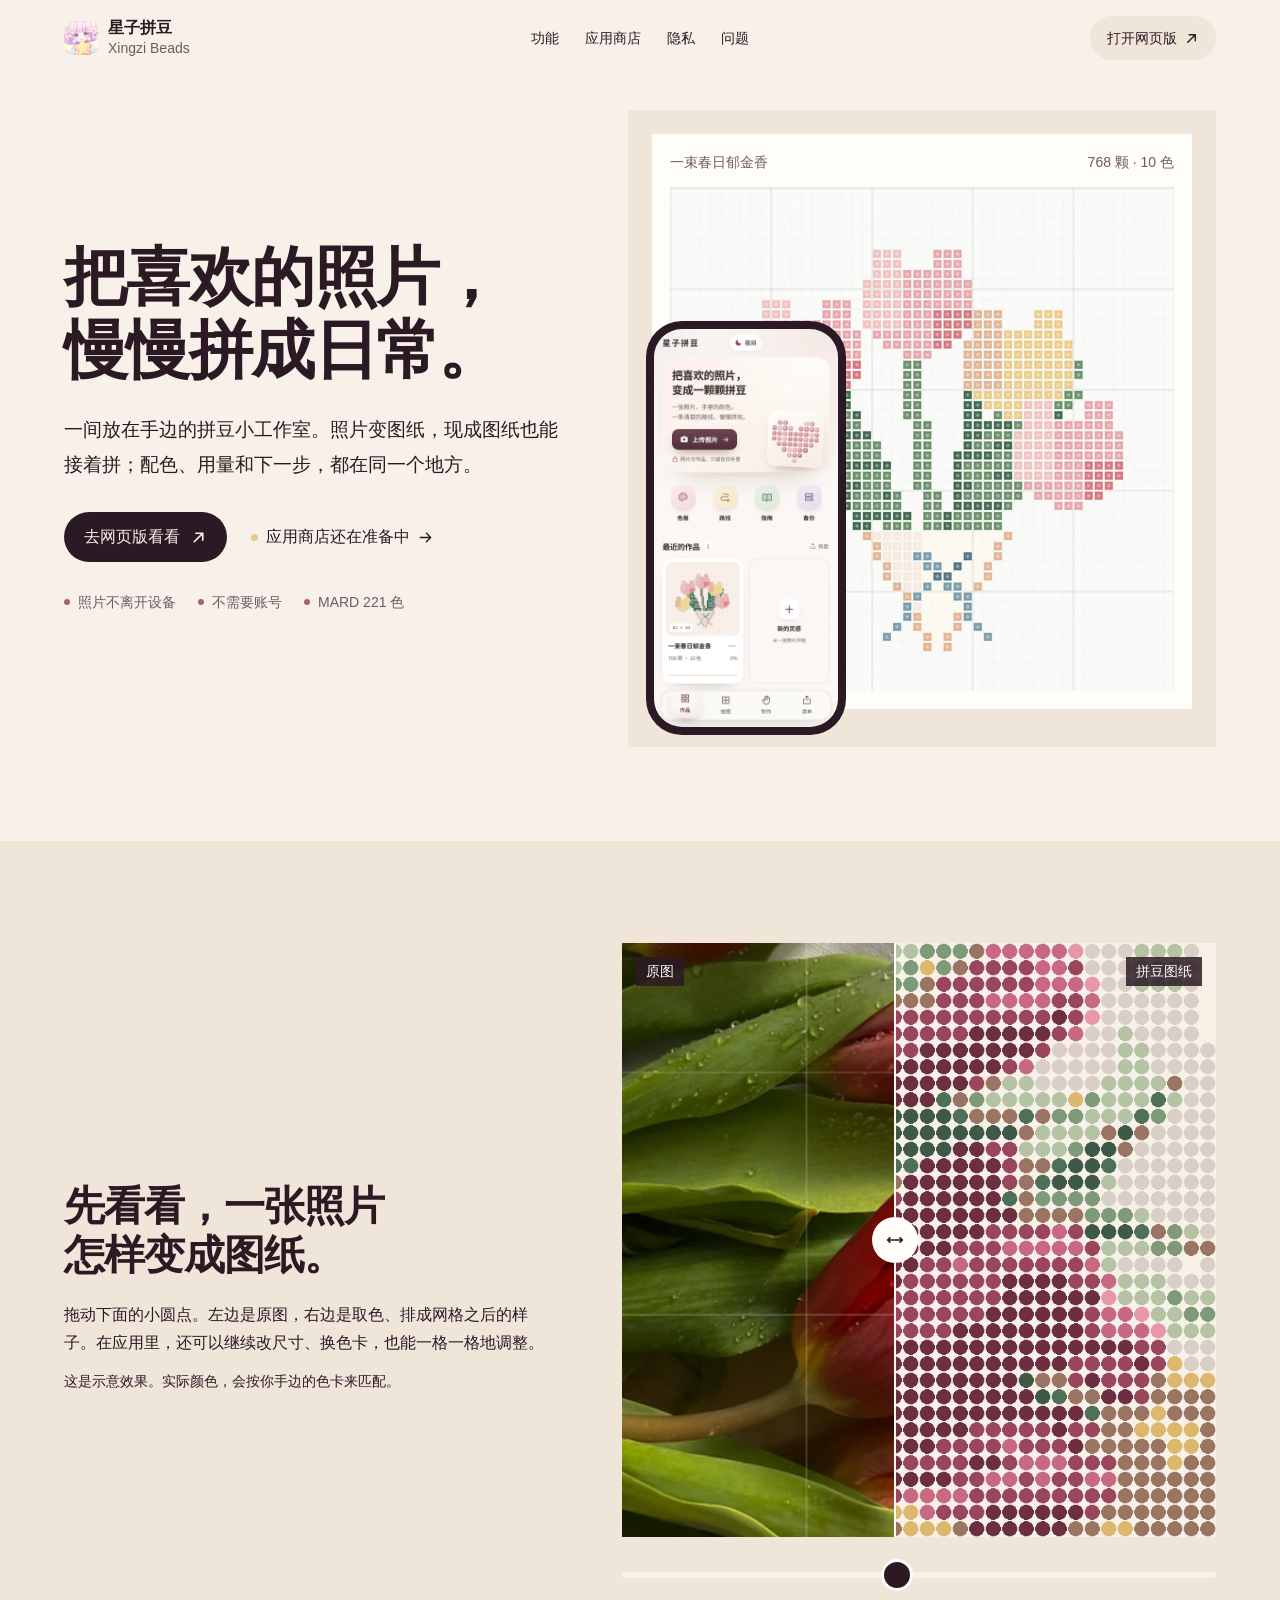
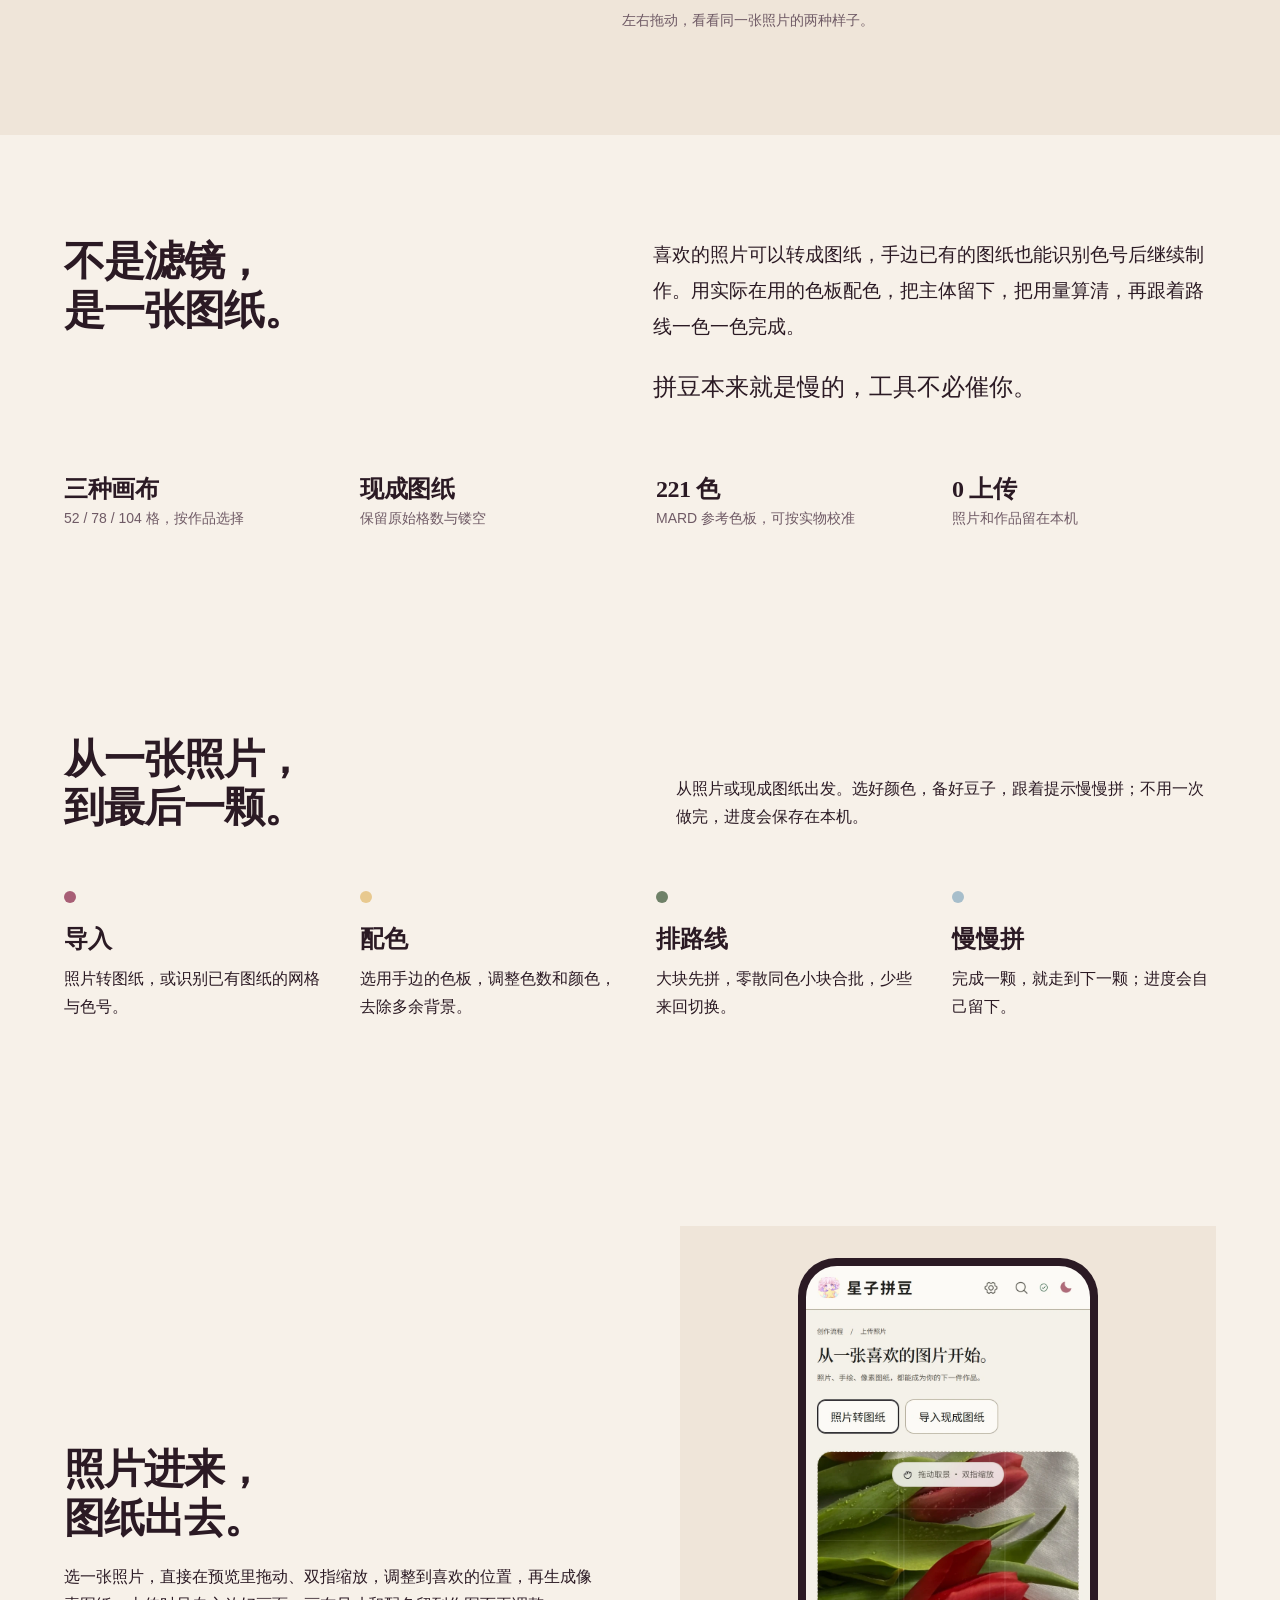
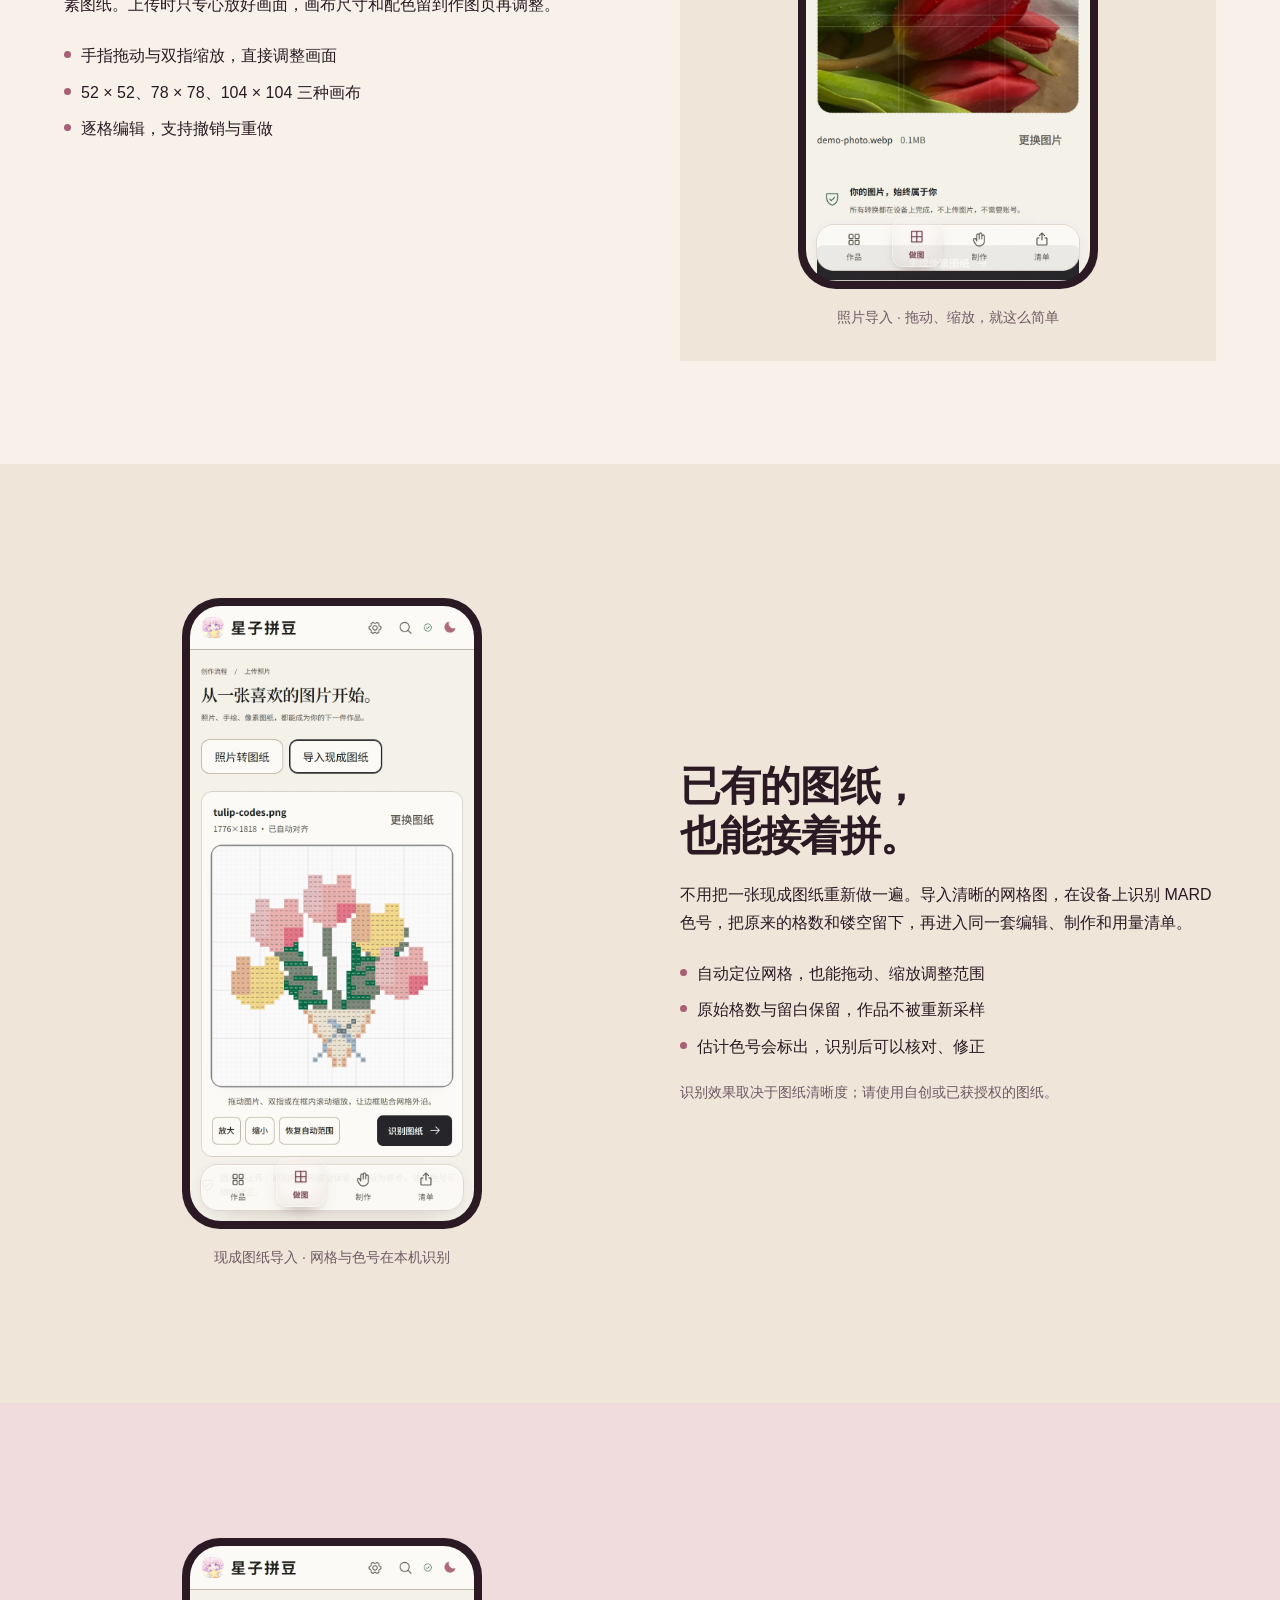
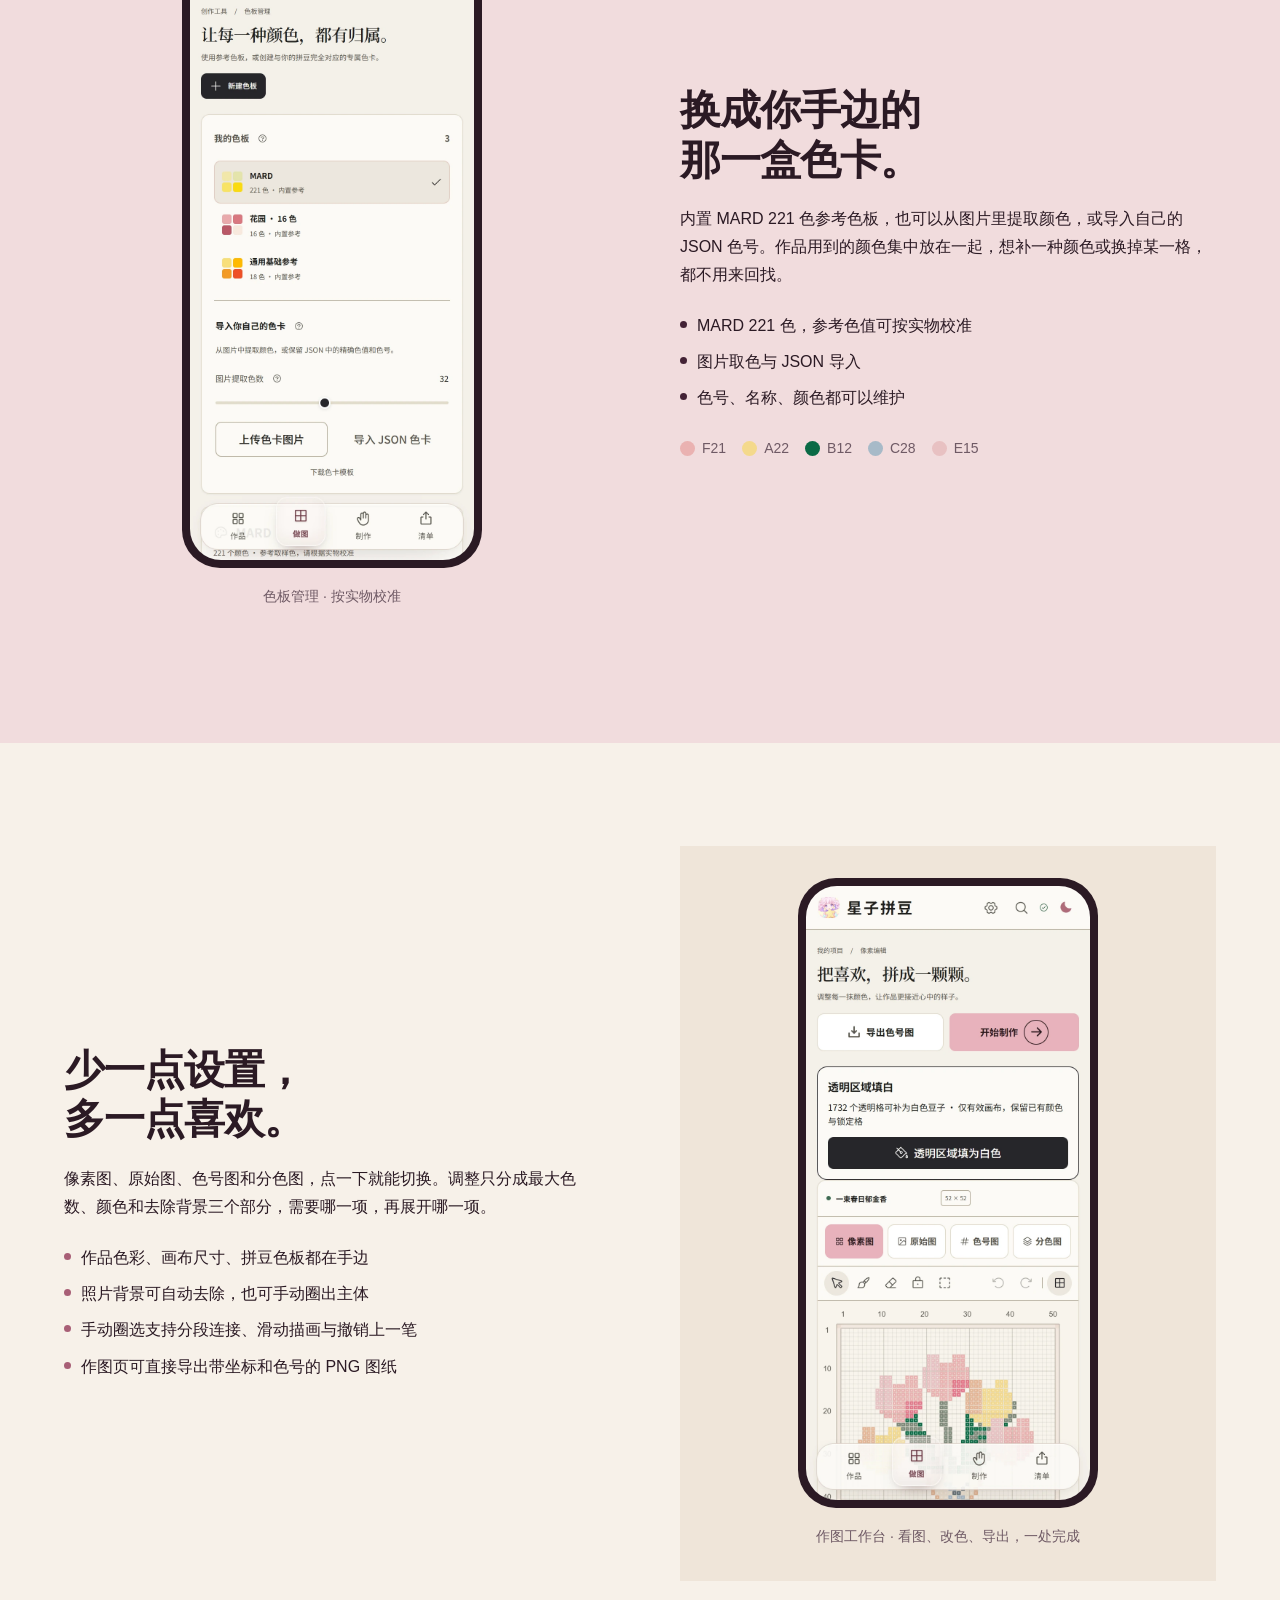
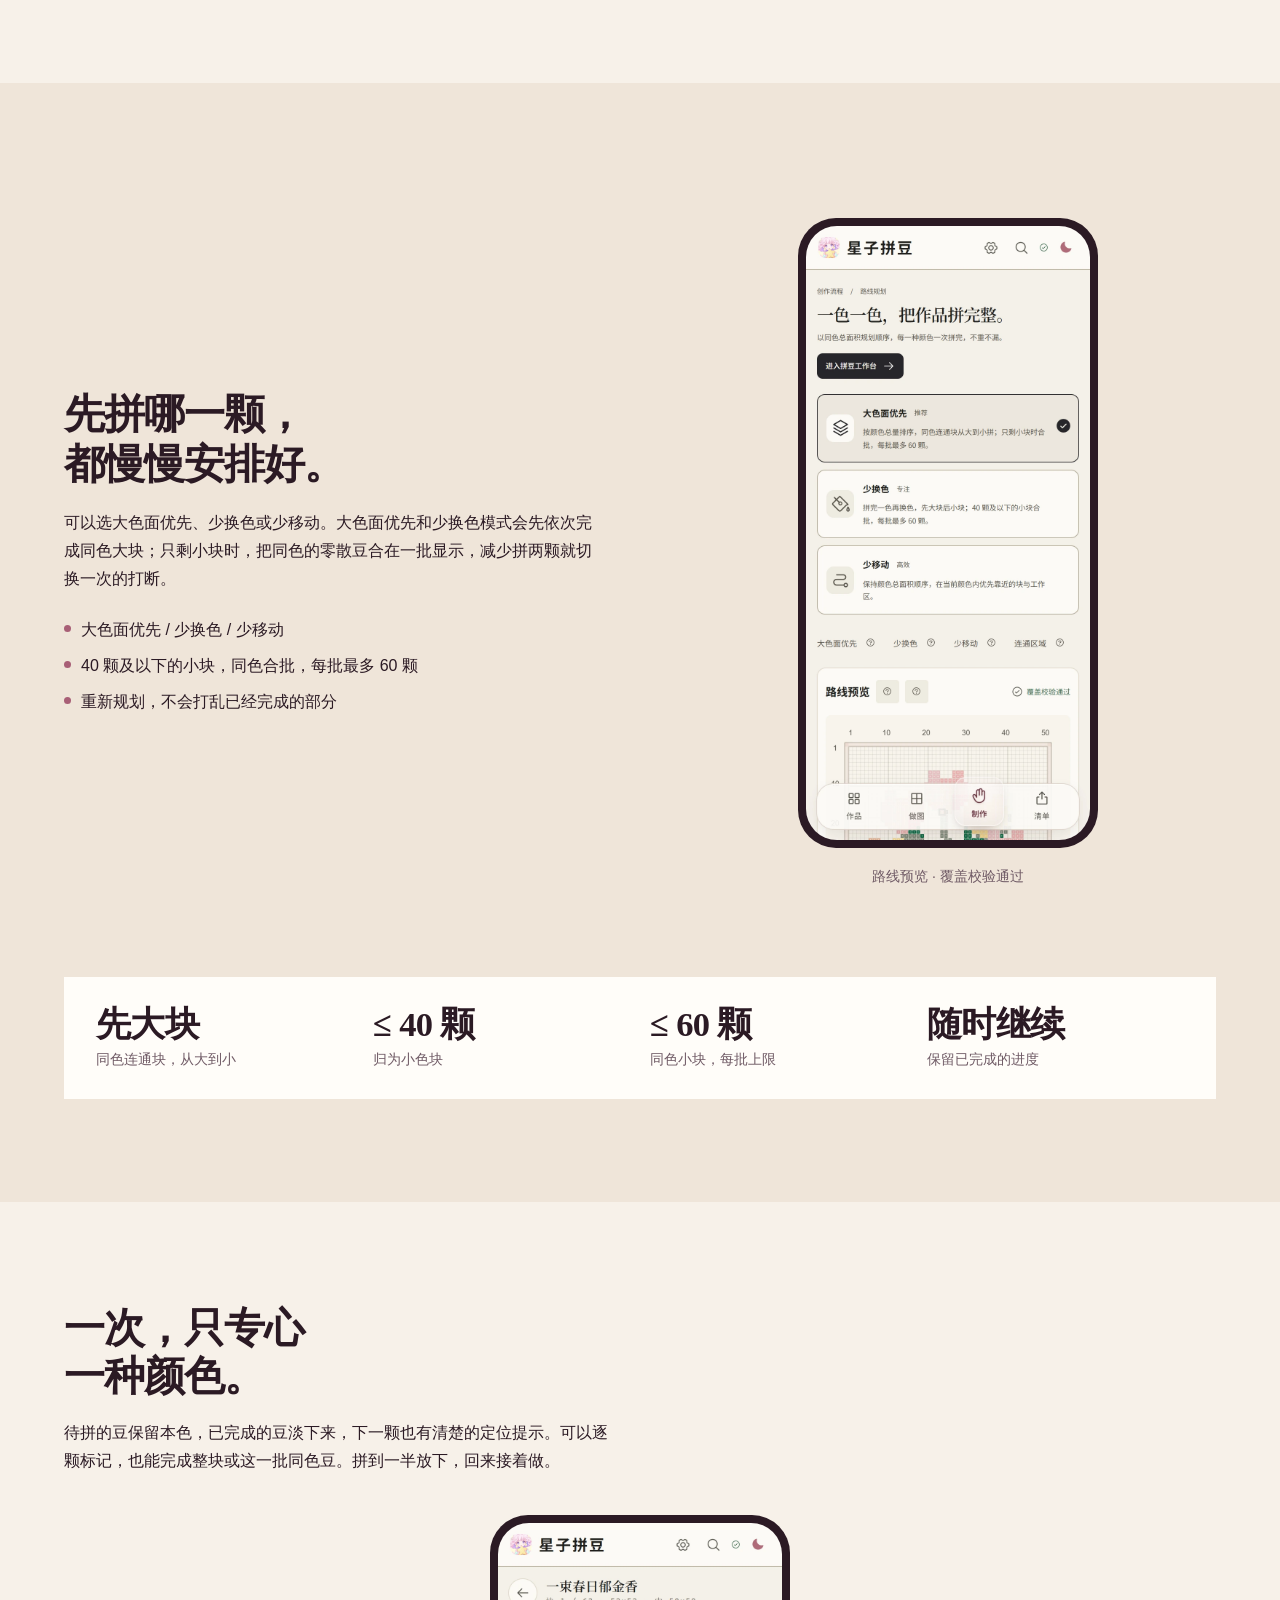
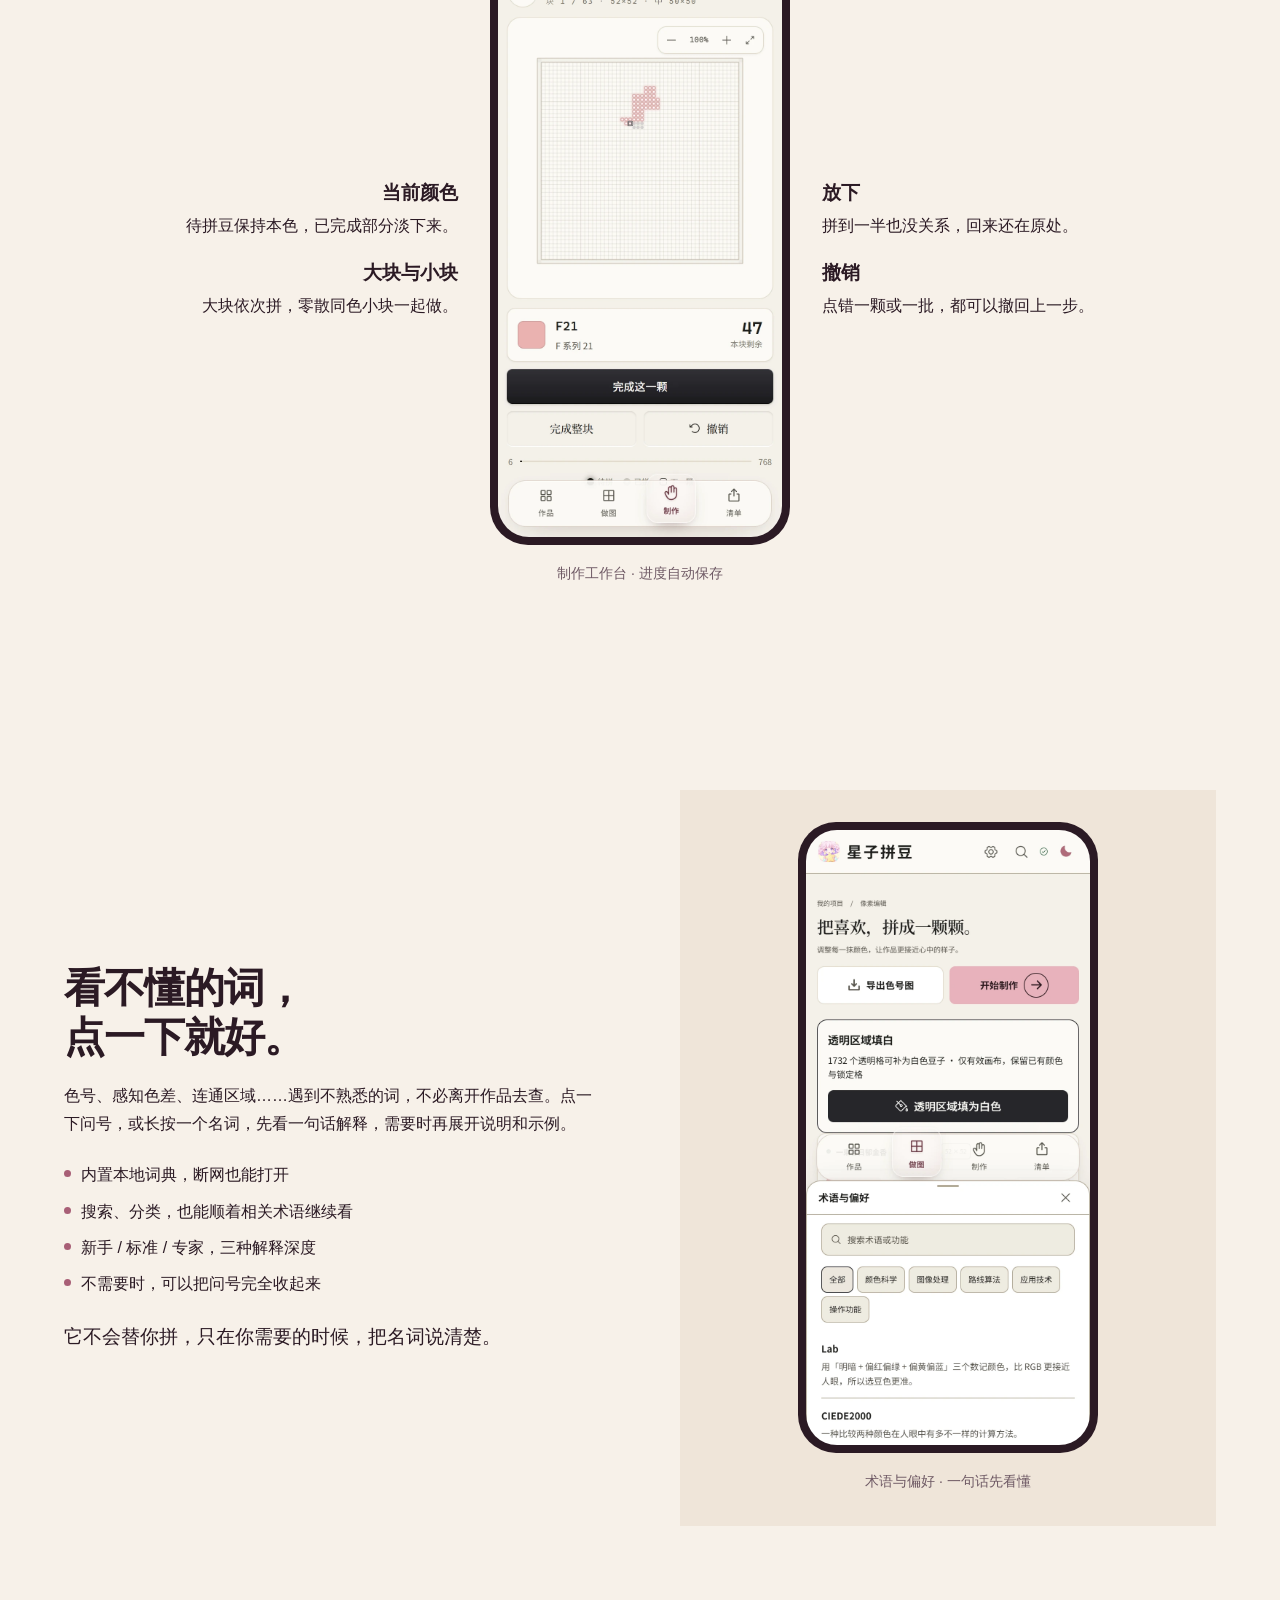
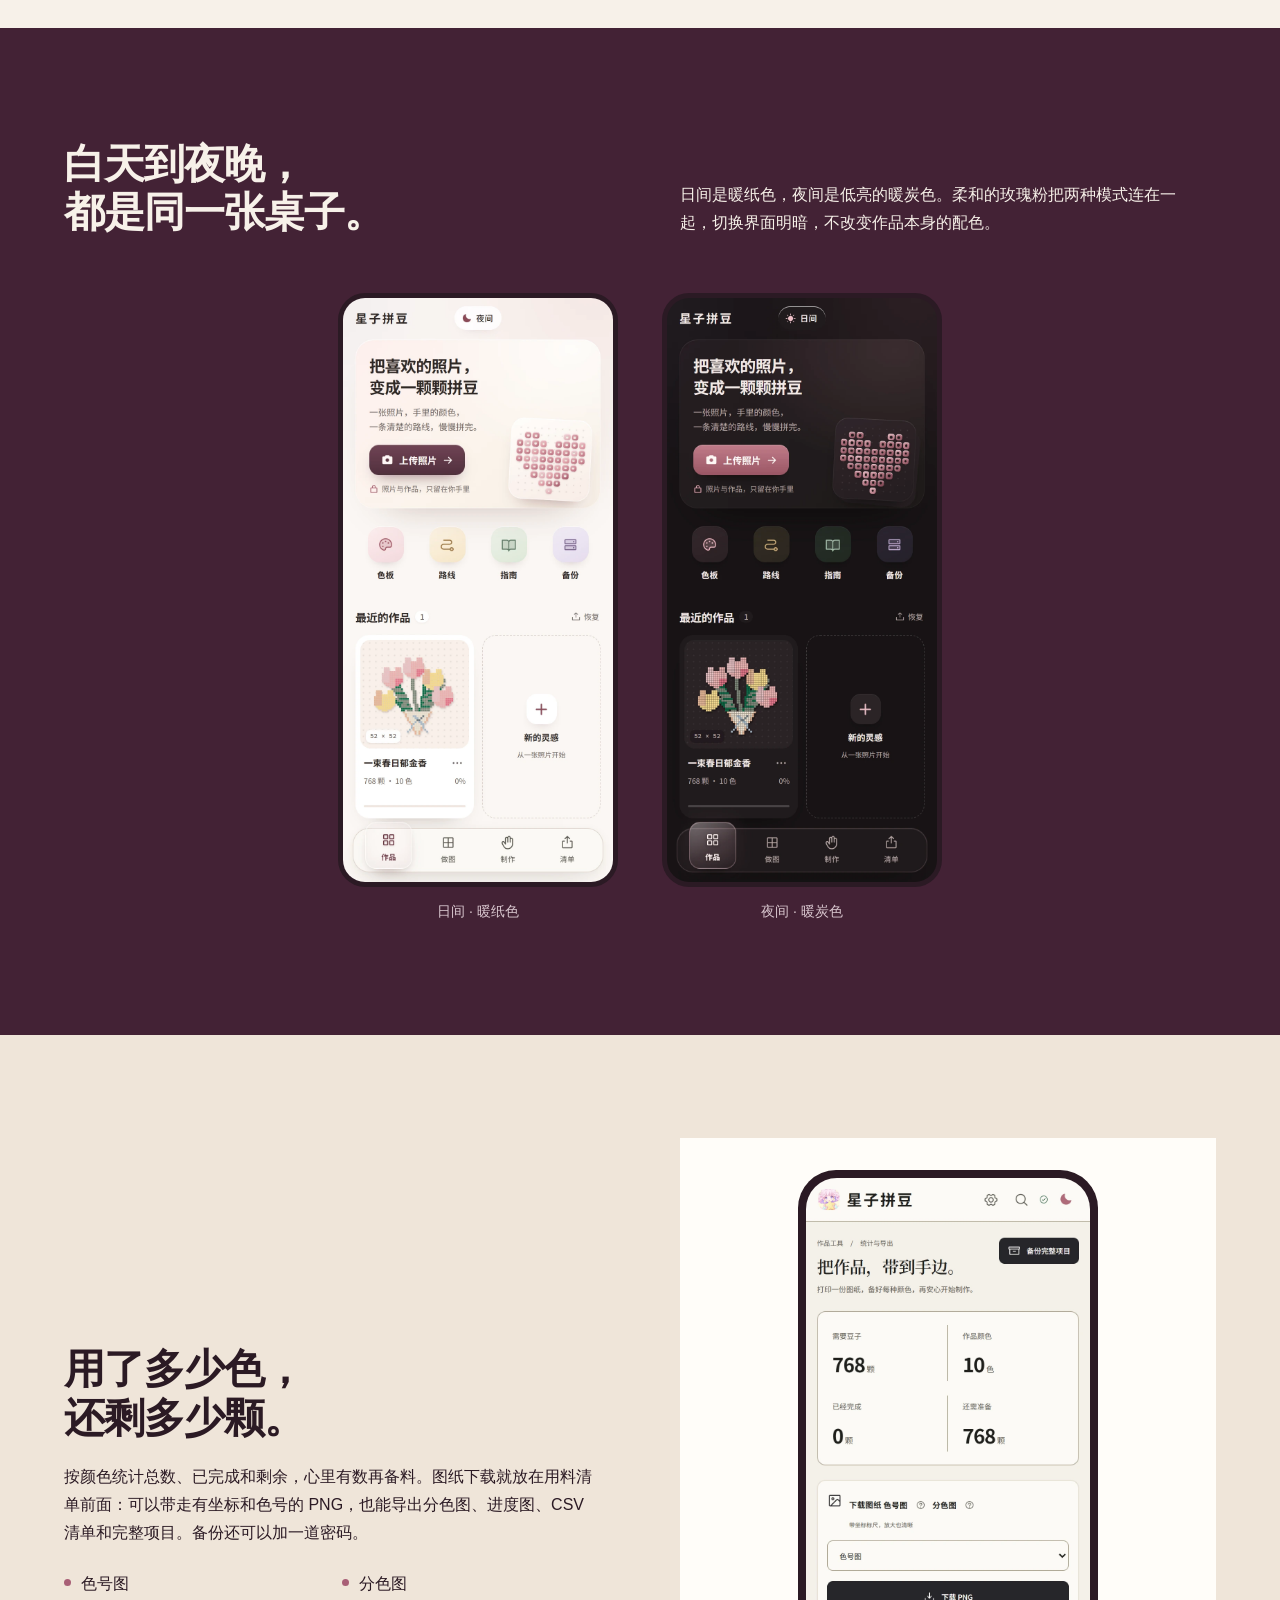
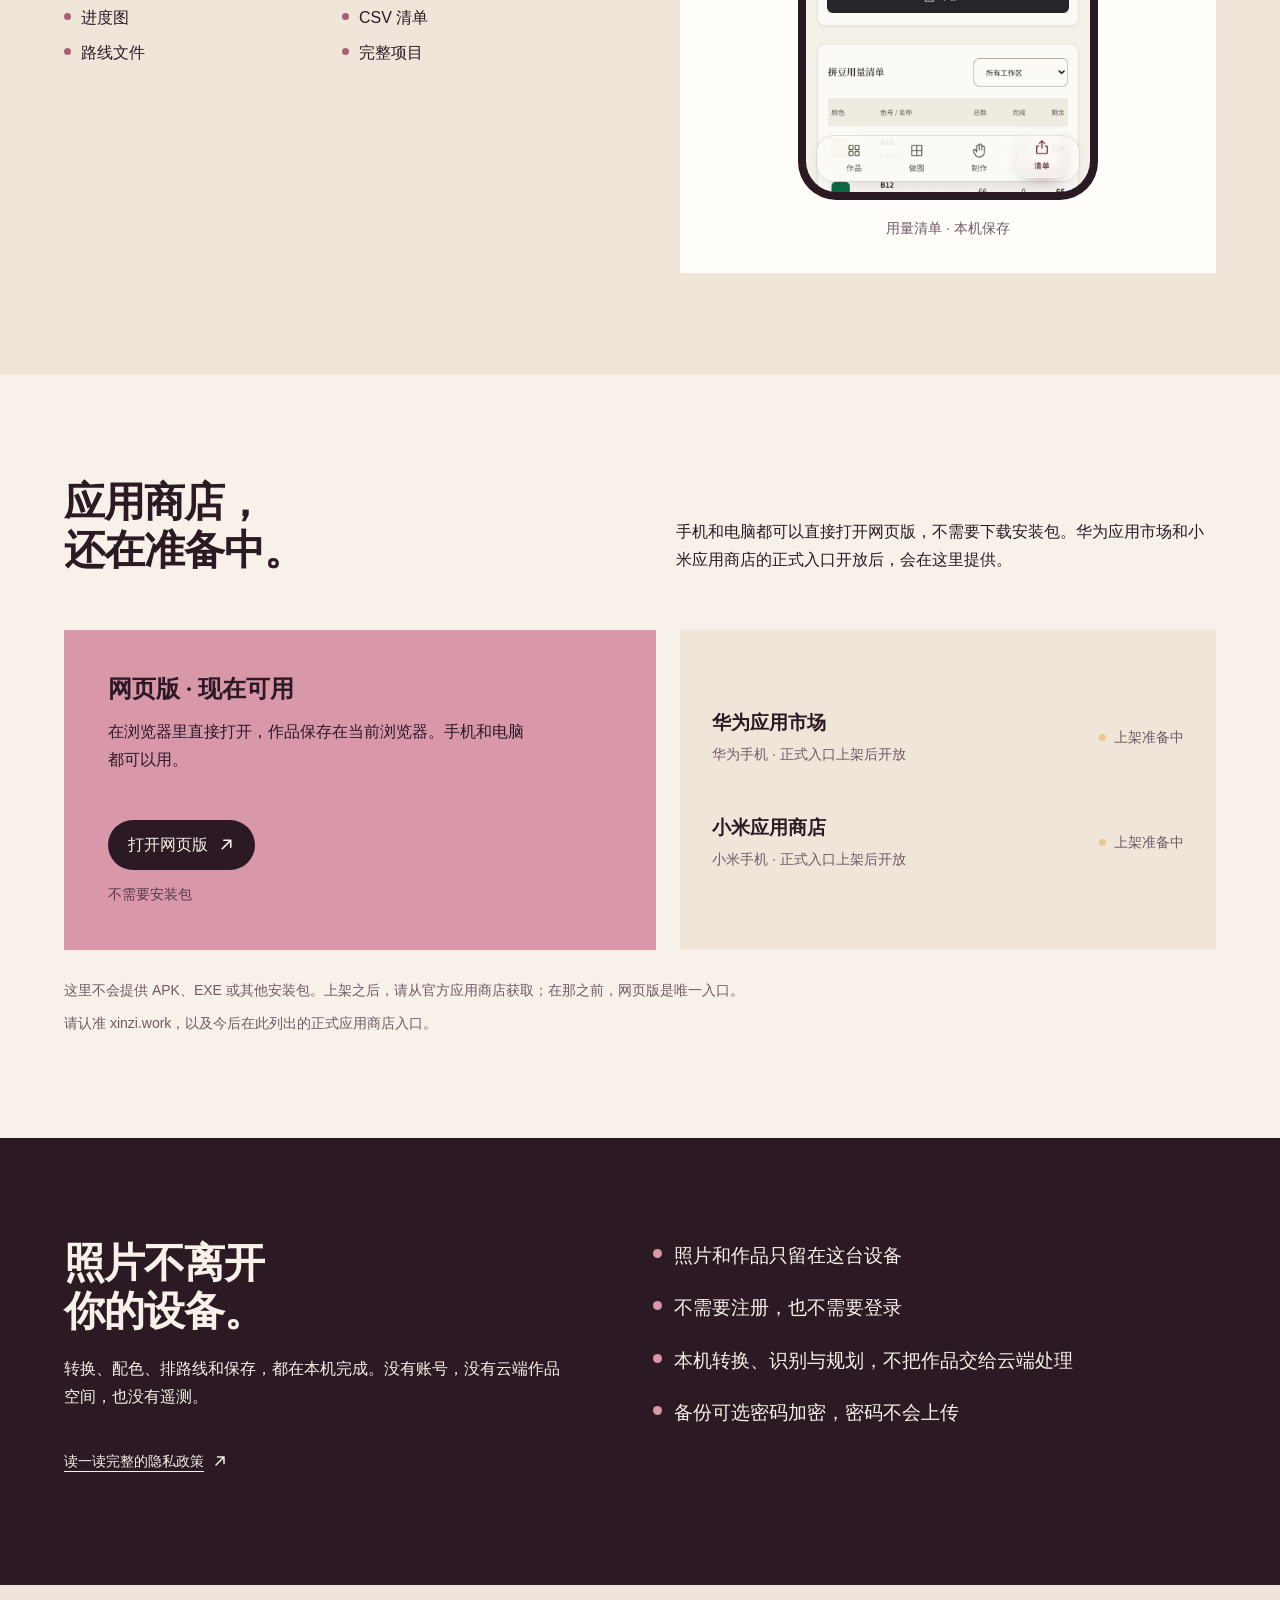
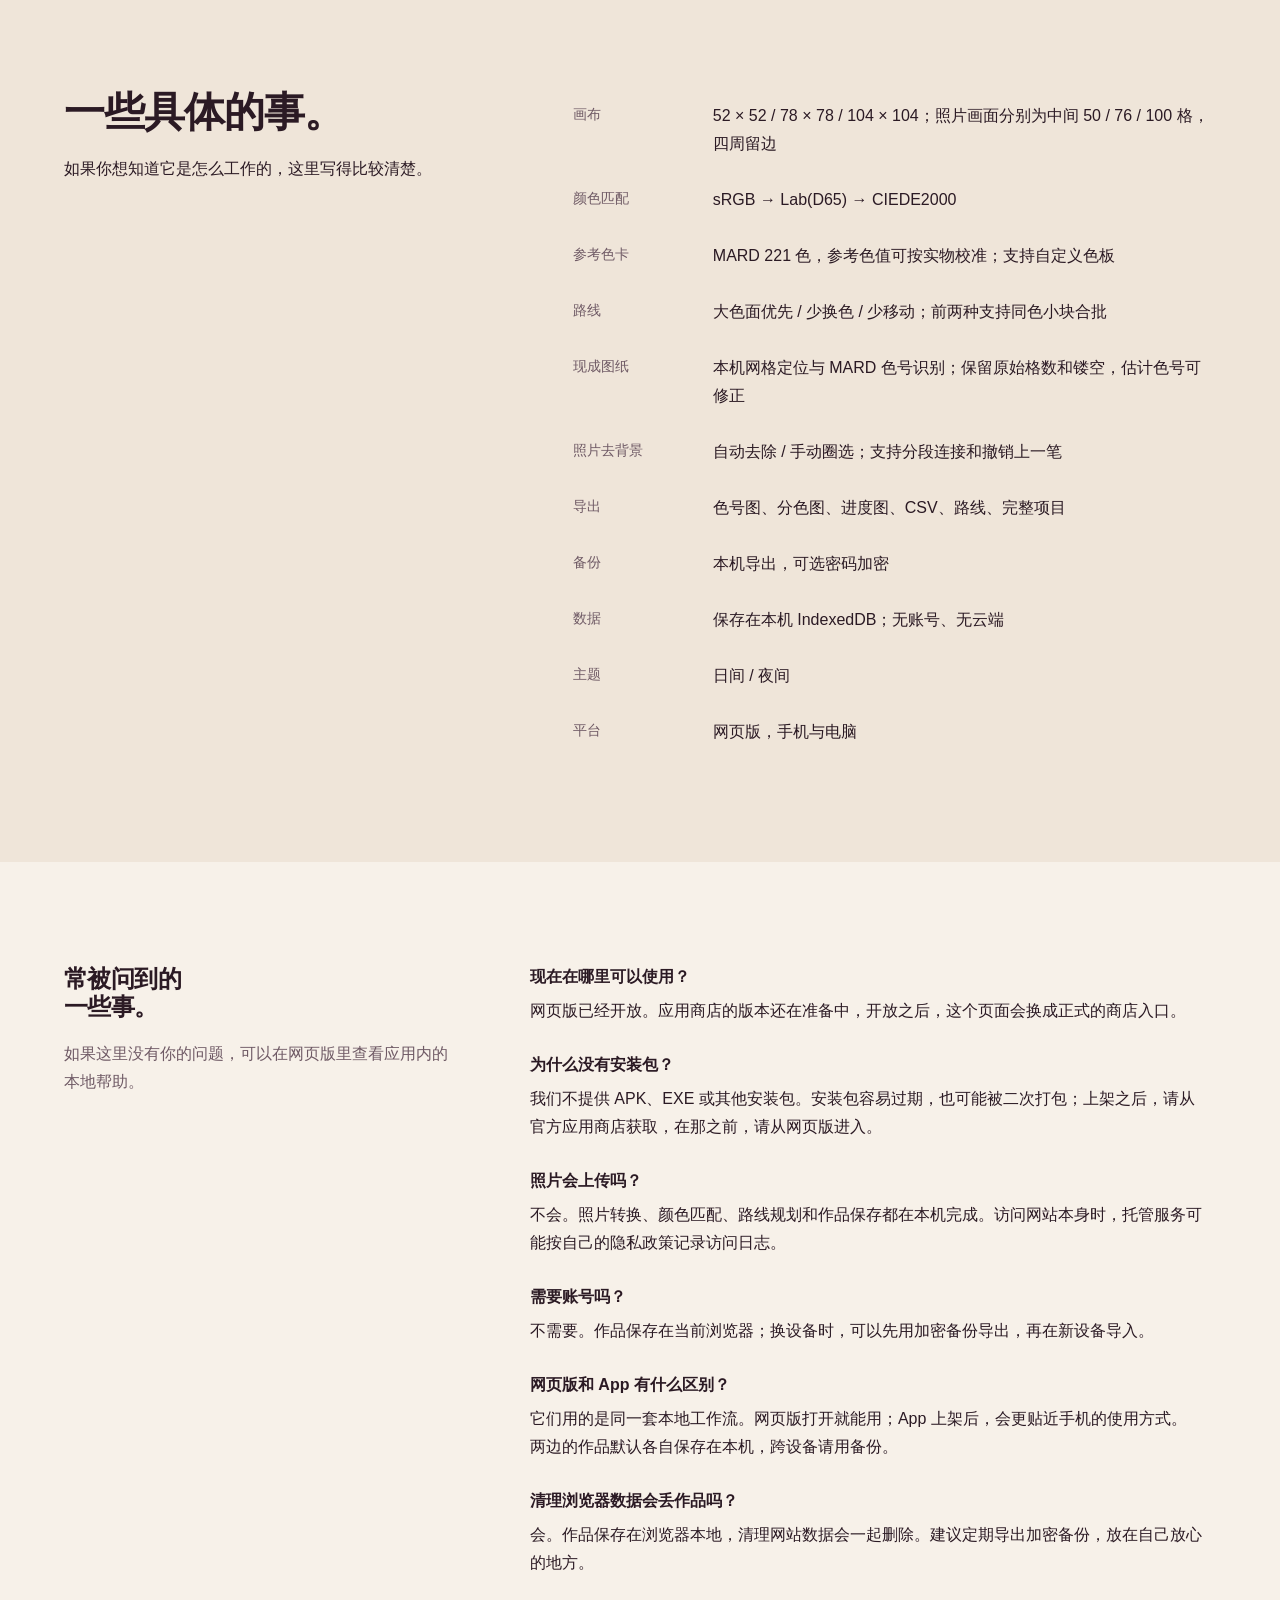
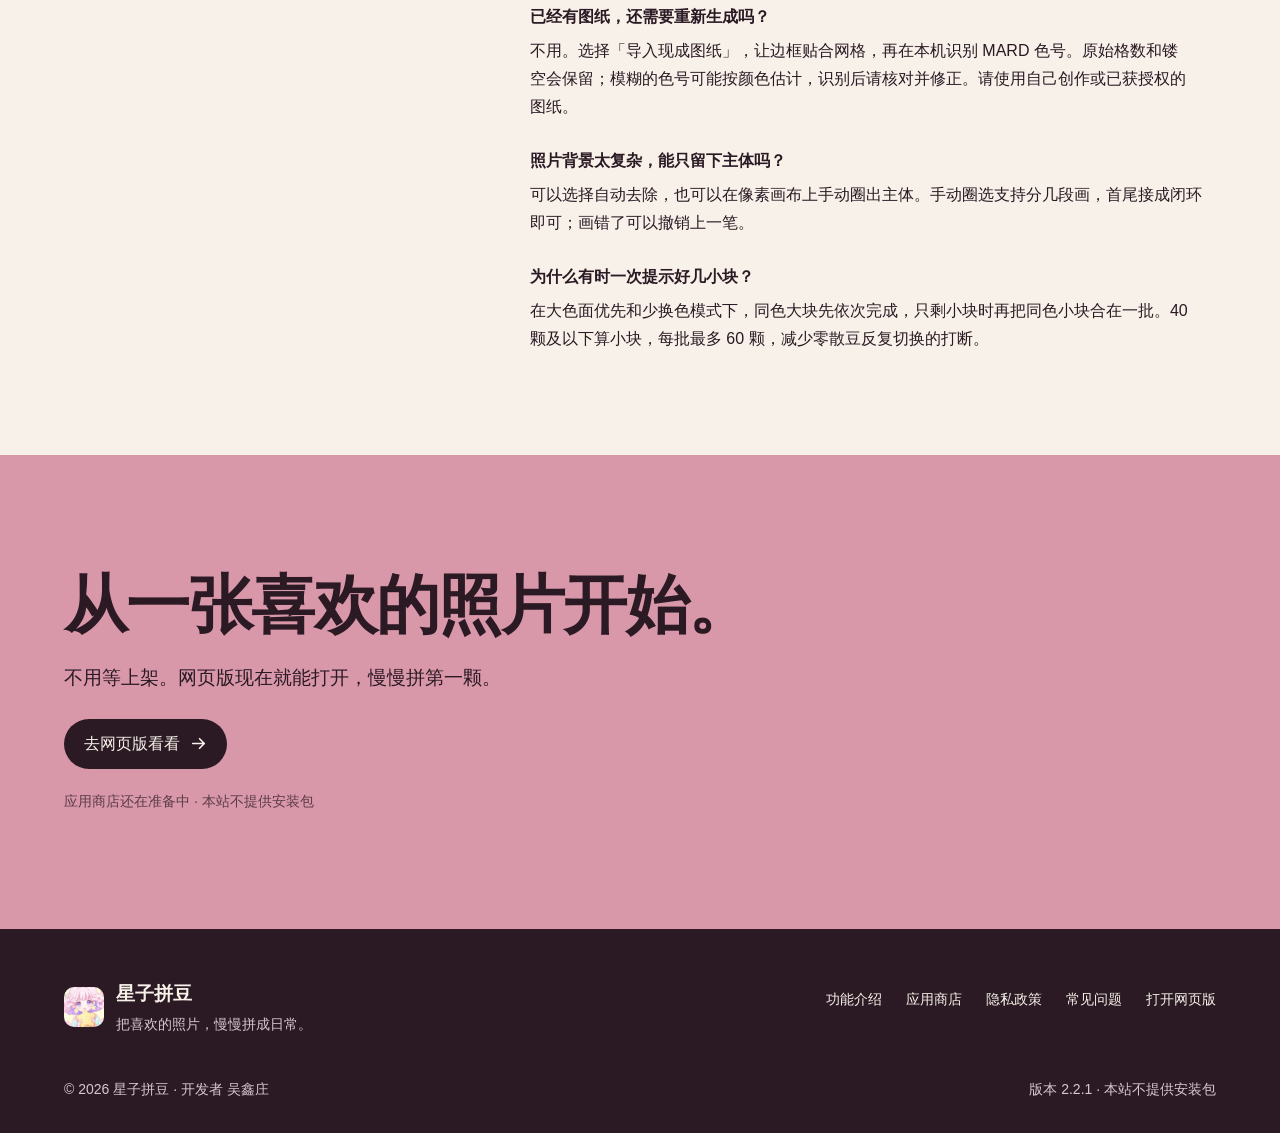
==== commit 4dbe4797: "Refresh Xingzi website for 2.2.1 with current app screenshots and features" ====
--- a/index.html
+++ b/index.html
@@ -10,7 +10,7 @@
     <meta name="theme-color" content="#f7f1e9" />
     <meta
       name="description"
-      content="星子拼豆是一间放在手机里的拼豆小工作室：把照片变成 50×50 或 100×100 的图纸，按手边色卡配色、排路线、逐颗完成。网页版现在可用，应用商店还在准备中。"
+      content="星子拼豆：照片转图纸、现成图纸本机识别、MARD 221 色配色与背景去除。大块依次拼，同色小块合批，图纸与用料清单随手导出。手机和电脑打开即用，不需要账号。"
     />
     <link rel="canonical" href="https://xinzi.work/" />
     <meta property="og:type" content="website" />
@@ -19,7 +19,7 @@
     <meta property="og:title" content="星子拼豆 · 把喜欢的照片，慢慢拼成日常" />
     <meta
       property="og:description"
-      content="照片变成图纸，颜色、用量和路线都留在手边。网页版现在可用；应用商店还在准备中，本站不提供安装包。"
+      content="照片转图纸，现成图纸也能接着拼。MARD 221 色、同色小块合批、图纸与用料清单导出，照片和作品留在本机。网页版现在可用。"
     />
     <meta property="og:image" content="https://xinzi.work/shots/og-cover.png" />
     <meta property="og:image:width" content="1200" />
@@ -33,8 +33,8 @@
       html { background: #f7f1e9; }
       body { margin: 0; }
     </style>
-    <script type="module" crossorigin src="./assets/index-BE3Uc_Zk.js"></script>
-    <link rel="stylesheet" crossorigin href="./assets/index-BUziW--C.css">
+    <script type="module" crossorigin src="./assets/index-BIjCn7Kf.js"></script>
+    <link rel="stylesheet" crossorigin href="./assets/index-CbJPH1iW.css">
   </head>
   <body>
     <div id="site"></div>
--- a/assets/index-CbJPH1iW.css
+++ b/assets/index-CbJPH1iW.css
@@ -0,0 +1 @@
+:root{--paper: #f7f1e9;--paper-2: #efe5d9;--sheet: #fffdf9;--ink: #2b1a24;--plum: #432235;--muted: #6f5a65;--muted-on-dark: #d8c6ce;--blush: #d997aa;--blush-deep: #a85f76;--blush-soft: #f1dcdd;--sage: #6f8168;--butter: #e8c98f;--sky: #a7becb;--serif: "Noto Serif SC", "Source Han Serif SC", "Songti SC", "STSong", "SimSun", serif;--sans: "Noto Sans SC", "Source Han Sans SC", "PingFang SC", "Microsoft YaHei", sans-serif;--gutter: clamp(20px, 5vw, 72px);--max: 1200px;--ease: cubic-bezier(.2, .7, .2, 1);color-scheme:light;font-family:var(--sans);color:var(--ink);background:var(--paper);font-size:16px;line-height:1.75}*,*:before,*:after{box-sizing:border-box}html{scroll-behavior:smooth;scroll-padding-top:92px;background:var(--paper)}body{margin:0;background:var(--paper);color:var(--ink);font-family:var(--sans);font-size:16px;line-height:1.75;-webkit-font-smoothing:antialiased;text-rendering:optimizeLegibility}img{display:block;max-width:100%;height:auto}a{color:inherit;text-decoration:none}button,input{font:inherit;color:inherit}button{cursor:pointer}figure,h1,h2,h3,p,dl,dd{margin:0}h1,h2{font-family:var(--serif);font-weight:600;letter-spacing:-.025em;text-wrap:balance}h2{line-height:1.2}h3{font-family:var(--sans);font-weight:600;line-height:1.5;text-wrap:pretty}p{text-wrap:pretty}::selection{background:var(--blush);color:var(--ink)}:focus-visible{outline:3px solid var(--ink);outline-offset:3px}.night :focus-visible,.privacy :focus-visible,.footer :focus-visible{outline-color:var(--paper)}.sr-only{position:absolute;width:1px;height:1px;padding:0;margin:-1px;overflow:hidden;clip-path:inset(50%);white-space:nowrap;border:0}.skip-link{position:absolute;top:-100px;left:var(--gutter);z-index:100;display:inline-flex;align-items:center;min-height:44px;padding:0 18px;background:var(--ink);color:var(--paper);font-size:14px}.skip-link:focus{top:12px}.wrap{width:min(calc(100% - (var(--gutter) * 2)),var(--max));margin-inline:auto}.section{padding-block:clamp(64px,8vw,108px)}.nav{position:sticky;top:0;z-index:50;background:var(--paper)}.nav-inner{min-height:76px;display:flex;align-items:center;justify-content:space-between;gap:24px}.brand{display:inline-flex;align-items:center;gap:10px;min-height:44px;flex:none}.brand img{width:34px;height:34px;border-radius:9px}.brand-text{display:block;font-size:16px;font-weight:600;line-height:1.25}.brand-text small{display:block;margin-top:1px;color:var(--muted);font-size:14px;font-weight:400;line-height:1.3}.nav-links{display:flex;align-items:center;gap:26px}.nav-links a{display:inline-flex;align-items:center;min-height:44px;font-size:14px}.nav-links a:hover{text-decoration:underline;text-underline-offset:5px}.nav-cta{display:inline-flex;align-items:center;justify-content:center;gap:7px;min-height:44px;padding:0 17px;border-radius:999px;background:var(--paper-2);font-size:14px;white-space:nowrap;transition:background .2s var(--ease)}.nav-cta:hover{background:var(--sheet)}.nav-cta svg{transition:transform .2s var(--ease)}.nav-cta:hover svg{transform:translate(2px,-2px)}.hero{padding-top:clamp(18px,3vw,34px);padding-bottom:clamp(56px,8vw,94px)}.hero-grid{display:grid;gap:44px;align-items:center}.hero h1{max-width:12em;font-size:clamp(40px,5vw,72px);line-height:1.14}.hero-lede{max-width:33em;margin-top:24px;color:var(--ink);font-size:19px;line-height:1.85}.hero-actions{display:flex;flex-wrap:wrap;align-items:center;gap:12px 24px;margin-top:30px}.hero-store{display:inline-flex;align-items:center;gap:8px;min-height:50px;font-size:16px}.hero-store:before{content:"";flex:none;width:7px;height:7px;border-radius:50%;background:var(--butter)}.hero-store svg{transition:transform .2s var(--ease)}.hero-store:hover{text-decoration:underline;text-underline-offset:5px}.hero-store:hover svg{transform:translate(2px)}.hero-facts{display:flex;flex-wrap:wrap;gap:10px 22px;margin:28px 0 0;padding:0;list-style:none;color:var(--muted);font-size:14px}.hero-facts li{display:inline-flex;align-items:center;gap:8px}.hero-facts li:before{content:"";width:6px;height:6px;border-radius:50%;background:var(--blush-deep);flex:none}.hero-art{position:relative;margin-inline:calc(var(--gutter) * -1);padding:18px 18px 34px;background:var(--paper-2)}.sheet{background:var(--sheet);padding:18px}.sheet-top{display:flex;justify-content:space-between;gap:14px;padding-bottom:14px;color:var(--muted);font-size:14px;line-height:1.5}.sheet-image{overflow:hidden;background:var(--sheet)}.sheet-image img{width:100%;height:auto}.hero-phone{position:absolute;left:8px;bottom:8px;width:36%;max-width:200px;padding:5px;border-radius:27px}.hero-phone .phone-screen{border-radius:22px}.demo{background:var(--paper-2)}.demo-grid{display:grid;gap:36px;align-items:center}.demo-copy h2{max-width:11em;font-size:clamp(32px,3.2vw,44px);line-height:1.2}.demo-copy p{max-width:32em;margin-top:20px;color:var(--ink);font-size:16px}.demo-copy .demo-note{margin-top:12px;font-size:14px}.demo-visual{min-width:0}.demo-stage{position:relative;aspect-ratio:1;overflow:hidden;background:var(--sheet);isolation:isolate}.demo-stage img{position:absolute;top:0;right:0;bottom:0;left:0;width:100%;height:100%;object-fit:cover}.demo-base{z-index:0}.demo-photo{position:absolute;top:0;right:0;bottom:0;left:0;z-index:1;will-change:clip-path}.demo-tag{position:absolute;top:14px;z-index:3;padding:6px 10px;background:#2b1a24d6;color:var(--sheet);font-size:14px;line-height:1.2}.demo-tag-left{left:14px}.demo-tag-right{right:14px}.demo-divider{position:absolute;top:0;bottom:0;left:var(--reveal);z-index:4;width:2px;background:#fffdf9f5;transform:translate(-1px);pointer-events:none}.demo-knob{position:absolute;top:50%;left:50%;display:grid;place-items:center;width:46px;height:46px;border-radius:50%;background:var(--sheet);color:var(--ink);transform:translate(-50%,-50%)}.demo-control{display:block;margin-top:16px}.demo-control input{width:100%;height:44px;margin:0;padding:0;-webkit-appearance:none;-moz-appearance:none;appearance:none;background:transparent;cursor:ew-resize}.demo-control input::-webkit-slider-runnable-track{height:6px;border-radius:999px;background:var(--paper)}.demo-control input::-webkit-slider-thumb{-webkit-appearance:none;-moz-appearance:none;appearance:none;width:32px;height:32px;margin-top:-13px;border:3px solid var(--sheet);border-radius:50%;background:var(--ink)}.demo-control input::-moz-range-track{height:6px;border-radius:999px;background:var(--paper)}.demo-control input::-moz-range-thumb{width:26px;height:26px;border:3px solid var(--sheet);border-radius:50%;background:var(--ink)}.demo-control input:focus-visible{outline-offset:2px}.demo-hint{margin-top:2px;color:var(--muted);font-size:14px}.intro-grid{display:grid;gap:28px}.intro-grid h2{max-width:12em;font-size:clamp(32px,3.2vw,44px);line-height:1.18}.intro-lede{font-size:19px;line-height:1.9}.intro-note{margin-top:24px;font-family:var(--serif);font-size:24px;font-weight:500;line-height:1.55}.intro-facts{display:grid;grid-template-columns:repeat(2,minmax(0,1fr));gap:26px 24px;margin-top:clamp(44px,6vw,68px)}.intro-facts div{display:flex;flex-direction:column;gap:4px}.intro-facts strong{font-family:var(--serif);font-size:24px;font-weight:600;line-height:1.2;letter-spacing:-.02em}.intro-facts span{color:var(--muted);font-size:14px;line-height:1.6}.section-head{display:grid;gap:18px;margin-bottom:40px}.section-head h2{max-width:11em;font-size:clamp(32px,3.2vw,44px);line-height:1.18}.section-head p{max-width:34em;color:var(--ink);font-size:16px}.steps{display:grid;gap:30px;margin:0;padding:0;list-style:none}.steps li{padding-top:4px}.steps li:before{content:"";display:block;width:12px;height:12px;margin-bottom:18px;border-radius:50%;background:var(--blush-deep)}.steps li:nth-child(2):before{background:var(--butter)}.steps li:nth-child(3):before{background:var(--sage)}.steps li:nth-child(4):before{background:var(--sky)}.steps h3{font-family:var(--serif);font-size:24px;font-weight:600}.steps p{max-width:24em;margin-top:8px;color:var(--ink);font-size:16px}.feature{padding-block:clamp(64px,8vw,104px)}.feature-inner{display:grid;gap:36px;align-items:center}.feature-copy h2{max-width:12em;font-size:clamp(32px,3.2vw,44px);line-height:1.2}.feature-copy p{max-width:34em;margin-top:20px;color:var(--ink);font-size:16px}.feature-points,.export-list{display:grid;gap:10px;margin:24px 0 0;padding:0;list-style:none}.feature-points li,.export-list li{display:flex;align-items:flex-start;gap:10px;font-size:16px;line-height:1.65}.feature-points li:before,.export-list li:before{content:"";flex:none;width:7px;height:7px;margin-top:8px;border-radius:50%;background:var(--blush-deep)}.feature-visual{display:flex;flex-direction:column;align-items:center;gap:16px;min-width:0;padding:clamp(16px,3.6vw,32px);background:var(--paper-2)}.feature-visual .phone{width:min(100%,300px)}.feature-caption{color:var(--muted);font-size:14px;text-align:center}.feature-copy .terms-aside{margin-top:24px;font-family:var(--serif);font-size:19px;line-height:1.6}.feature-palette{background:var(--blush-soft)}.feature-diagram{background:var(--paper-2)}.feature-diagram .feature-visual{background:transparent}.feature-copy .diagram-note{color:var(--muted);font-size:14px;text-align:left}.feature-palette .feature-visual{background:transparent;padding-inline:0}.feature-palette .feature-points li:before{background:var(--plum)}.palette-chips{display:flex;flex-wrap:wrap;gap:10px 16px;margin-top:24px}.palette-chips span{display:inline-flex;align-items:center;gap:7px;color:var(--muted);font-size:14px;font-variant-numeric:tabular-nums}.palette-chips i{display:block;width:15px;height:15px;border-radius:50%}.feature-route{background:var(--paper-2)}.stat-strip{display:grid;grid-template-columns:repeat(2,minmax(0,1fr));gap:20px;margin-top:40px;padding:24px;background:var(--sheet)}.stat-strip div{display:flex;flex-direction:column;gap:4px}.stat-strip strong{font-family:var(--serif);font-size:clamp(22px,2.7vw,36px);font-weight:600;line-height:1.1;letter-spacing:-.02em;font-variant-numeric:tabular-nums}.stat-strip span{color:var(--muted);font-size:14px}.feature-export{background:var(--paper-2)}.feature-export .feature-visual{background:var(--sheet)}.export-list{grid-template-columns:repeat(2,minmax(0,1fr));gap:8px 20px}.make-head{display:grid;gap:18px;max-width:42em;margin-bottom:40px}.make-head h2{max-width:11em;font-size:clamp(32px,3.2vw,44px);line-height:1.18}.make-head p{max-width:34em;color:var(--ink);font-size:16px}.make-stage{display:grid;gap:24px;justify-items:center}.make-phone{display:flex;flex-direction:column;align-items:center;gap:16px;width:min(100%,320px)}.make-phone .phone{width:100%}.make-notes{display:grid;gap:20px;width:100%}.make-note span{font-family:var(--serif);font-size:19px;font-weight:600;line-height:1.4}.make-note p{max-width:22em;margin-top:4px;color:var(--ink);font-size:16px}.night{padding-block:clamp(64px,9vw,112px);background:var(--plum);color:var(--paper)}.night-head{display:grid;gap:20px}.night-head h2{max-width:11em;color:var(--paper);font-size:clamp(32px,3.2vw,44px);line-height:1.18}.night-head p{max-width:32em;color:var(--paper);font-size:16px}.night-pair{display:grid;grid-template-columns:repeat(2,minmax(0,1fr));gap:12px;max-width:620px;margin:44px auto 0}.night-pair figure{display:flex;flex-direction:column;align-items:center;gap:12px;min-width:0}.night-pair .phone{width:100%;max-width:280px;padding:5px;border-radius:27px}.night-pair .phone-screen{border-radius:22px}.night-pair figcaption{color:var(--muted-on-dark);font-size:14px}.store-grid{display:grid;gap:20px}.web-card{display:flex;flex-direction:column;justify-content:space-between;gap:32px;min-height:320px;padding:clamp(24px,4vw,44px);background:var(--blush)}.web-card h3{font-family:var(--serif);font-size:24px;font-weight:600;line-height:1.25}.web-card p{max-width:26em;margin-top:14px;font-size:16px}.web-card .button{align-self:flex-start}.web-card small{display:block;margin-top:12px;color:var(--ink);font-size:14px;opacity:.74}.store-list{display:flex;flex-direction:column;justify-content:center;padding:8px clamp(20px,3vw,32px);background:var(--paper-2)}.store-row{display:grid;grid-template-columns:minmax(0,1fr) auto;gap:8px 20px;align-items:center;padding:24px 0}.store-row h3{font-size:19px;font-weight:600}.store-row p{margin-top:4px;color:var(--muted);font-size:14px}.store-status{display:inline-flex;align-items:center;justify-content:flex-end;gap:8px;min-height:44px;color:var(--muted);font-size:14px;white-space:nowrap}.store-status:before{content:"";width:7px;height:7px;border-radius:50%;background:var(--butter);flex:none}.store-live{color:var(--ink);text-decoration:underline;text-underline-offset:4px}.store-live:before{background:var(--blush-deep)}.store-note{display:grid;gap:8px;max-width:58em;margin-top:28px;color:var(--muted);font-size:14px}.privacy{background:var(--ink);color:var(--paper)}.privacy-grid{display:grid;gap:32px}.privacy h2{max-width:10em;color:var(--paper);font-size:clamp(32px,3.2vw,44px);line-height:1.16}.privacy p{max-width:32em;margin-top:20px;color:var(--paper);font-size:16px}.privacy-link{display:inline-flex;align-items:center;gap:8px;min-height:44px;margin-top:28px;color:var(--paper);font-size:14px;text-decoration:underline;text-underline-offset:5px}.privacy-points{display:grid;gap:20px;margin:0;padding:0;list-style:none}.privacy-points li{display:flex;align-items:flex-start;gap:12px;font-size:19px;line-height:1.7}.privacy-points li:before{content:"";flex:none;width:9px;height:9px;margin-top:9px;border-radius:50%;background:var(--blush)}.specs{background:var(--paper-2)}.specs-grid{display:grid;gap:32px}.specs h2{font-size:clamp(32px,3.2vw,44px)}.specs-grid>div>p{max-width:26em;margin-top:18px;color:var(--ink);font-size:16px}.spec-list{margin:0}.spec-row{display:grid;grid-template-columns:120px minmax(0,1fr);gap:20px;padding:14px 0}.spec-row dt{color:var(--muted);font-size:14px}.spec-row dd{margin:0;font-size:16px}.faq-grid{display:grid;gap:32px}.faq-grid>div:first-child>p{max-width:26em;margin-top:18px;color:var(--muted);font-size:16px}.faq-list{display:grid;gap:28px}.faq-item h3{font-size:16px;font-weight:600}.faq-item p{max-width:42em;margin-top:8px;color:var(--ink);font-size:16px}.closing{padding-block:clamp(72px,10vw,116px);background:var(--blush)}.closing-inner{display:flex;flex-direction:column;align-items:flex-start;gap:20px}.closing h2{max-width:12em;font-size:clamp(40px,5vw,72px);line-height:1.1}.closing p{max-width:32em;font-size:19px}.closing .button{margin-top:4px}.closing small{color:var(--ink);font-size:14px;opacity:.72}.footer{padding-block:48px 32px;background:var(--ink);color:var(--paper)}.footer-top{display:flex;flex-direction:column;gap:24px}.footer-brand{display:inline-flex;align-items:center;gap:12px;align-self:flex-start}.footer-brand img{width:40px;height:40px;border-radius:10px}.footer-brand strong{display:block;font-size:19px;font-weight:600}.footer-brand small{display:block;margin-top:2px;color:var(--muted-on-dark);font-size:14px}.footer-nav{display:flex;flex-wrap:wrap;gap:4px 24px}.footer-nav a{display:inline-flex;align-items:center;min-height:44px;font-size:14px}.footer-nav a:hover{text-decoration:underline;text-underline-offset:4px}.footer-bottom{display:flex;flex-direction:column;gap:6px;margin-top:36px;color:var(--muted-on-dark);font-size:14px}.footer-legal{display:flex;flex-wrap:wrap;gap:4px 18px}.footer-legal a:hover{text-decoration:underline;text-underline-offset:4px}.button{display:inline-flex;align-items:center;justify-content:center;gap:10px;min-height:50px;padding:0 20px;border-radius:999px;font-size:16px;font-weight:500;line-height:1;transition:background .2s var(--ease),color .2s var(--ease),transform .2s var(--ease)}.button svg{transition:transform .2s var(--ease)}.button:hover svg{transform:translate(2px,-2px)}.button:active{transform:translateY(1px)}.button-primary{background:var(--ink);color:var(--paper)}.button-primary:hover{background:var(--plum)}.phone{flex:none;padding:8px;border-radius:38px;background:var(--ink)}.phone-screen{overflow:hidden;border-radius:31px;background:var(--paper-2)}.phone-screen img{display:block;width:100%;height:auto}@keyframes rise{0%{opacity:0;transform:translateY(18px)}to{opacity:1;transform:translateY(0)}}@keyframes drift{0%{transform:translateY(3px)}to{transform:translateY(-7px)}}@keyframes breathe{0%{transform:scale(1)}to{transform:scale(1.035)}}.hero-copy>*{animation:rise .8s var(--ease) both}.hero-copy>*:nth-child(1){animation-delay:.04s}.hero-copy>*:nth-child(2){animation-delay:.12s}.hero-copy>*:nth-child(3){animation-delay:.2s}.hero-copy>*:nth-child(4){animation-delay:.28s}.hero-art{animation:rise .9s .14s var(--ease) both}.hero-phone{animation:drift 10s ease-in-out infinite alternate}.sheet-image img{animation:breathe 18s ease-in-out infinite alternate}.js [data-reveal]{opacity:0;transform:translateY(20px);transition:opacity .65s var(--ease),transform .65s var(--ease);transition-delay:var(--d, 0ms)}.js [data-reveal].is-in{opacity:1;transform:translateY(0)}@media(min-width:900px){.hero-grid{grid-template-columns:.92fr 1.08fr;gap:64px}.hero-art{margin-inline:0;padding:24px 24px 38px}.hero-phone{left:18px;bottom:12px;width:34%;max-width:200px;padding:8px;border-radius:36px}.hero-phone .phone-screen{border-radius:28px}.demo-grid{grid-template-columns:.9fr 1.1fr;gap:72px}.intro-grid{grid-template-columns:.95fr 1.05fr;gap:80px;align-items:start}.intro-facts{grid-template-columns:repeat(4,minmax(0,1fr));gap:32px}.section-head{grid-template-columns:1fr 1fr;gap:72px;align-items:end;margin-bottom:56px}.steps{grid-template-columns:repeat(4,minmax(0,1fr));gap:32px}.feature-inner{grid-template-columns:1fr 1fr;gap:80px}.feature-reverse .feature-copy{order:2}.feature-reverse .feature-visual{order:1}.stat-strip{grid-template-columns:repeat(4,minmax(0,1fr));margin-top:56px;padding:28px 32px}.make-stage{grid-template-columns:1fr auto 1fr;grid-template-areas:"left phone right";gap:32px;align-items:center}.make-notes-left{grid-area:left;text-align:right}.make-notes-left .make-note p{margin-left:auto}.make-phone{grid-area:phone;width:300px}.make-notes-right{grid-area:right}.night-head{grid-template-columns:1fr 1fr;gap:80px;align-items:end}.night-pair{gap:28px;margin-top:56px}.store-grid{grid-template-columns:1.05fr .95fr;gap:24px;align-items:stretch}.privacy-grid{grid-template-columns:.95fr 1.05fr;gap:80px;align-items:start}.specs-grid{grid-template-columns:.8fr 1.2fr;gap:80px}.spec-row{padding:14px 0}.faq-grid{grid-template-columns:.72fr 1.28fr;gap:80px}.footer-top{flex-direction:row;justify-content:space-between;align-items:flex-start}.footer-bottom{flex-direction:row;justify-content:space-between;gap:24px;margin-top:40px}}@media(max-width:899px){.nav-links{display:none}.nav-inner{min-height:66px}.brand-text{font-size:16px}.brand-text small{display:none}.brand img{width:30px;height:30px}.nav-cta{min-height:44px;padding-inline:14px;font-size:14px}.feature-reverse .feature-copy{order:1}.feature-reverse .feature-visual{order:2}.spec-row{grid-template-columns:1fr;gap:2px;padding:12px 0}.make-phone{order:1}.make-notes-left{order:2;grid-template-columns:repeat(2,minmax(0,1fr))}.make-notes-right{order:3;grid-template-columns:repeat(2,minmax(0,1fr))}.make-notes{gap:16px}}@media(max-width:359px){.button{padding-inline:18px}}@media(prefers-reduced-motion:reduce){html{scroll-behavior:auto}*,*:before,*:after{animation:none!important;transition:none!important}.js [data-reveal]{opacity:1!important;transform:none!important}}
